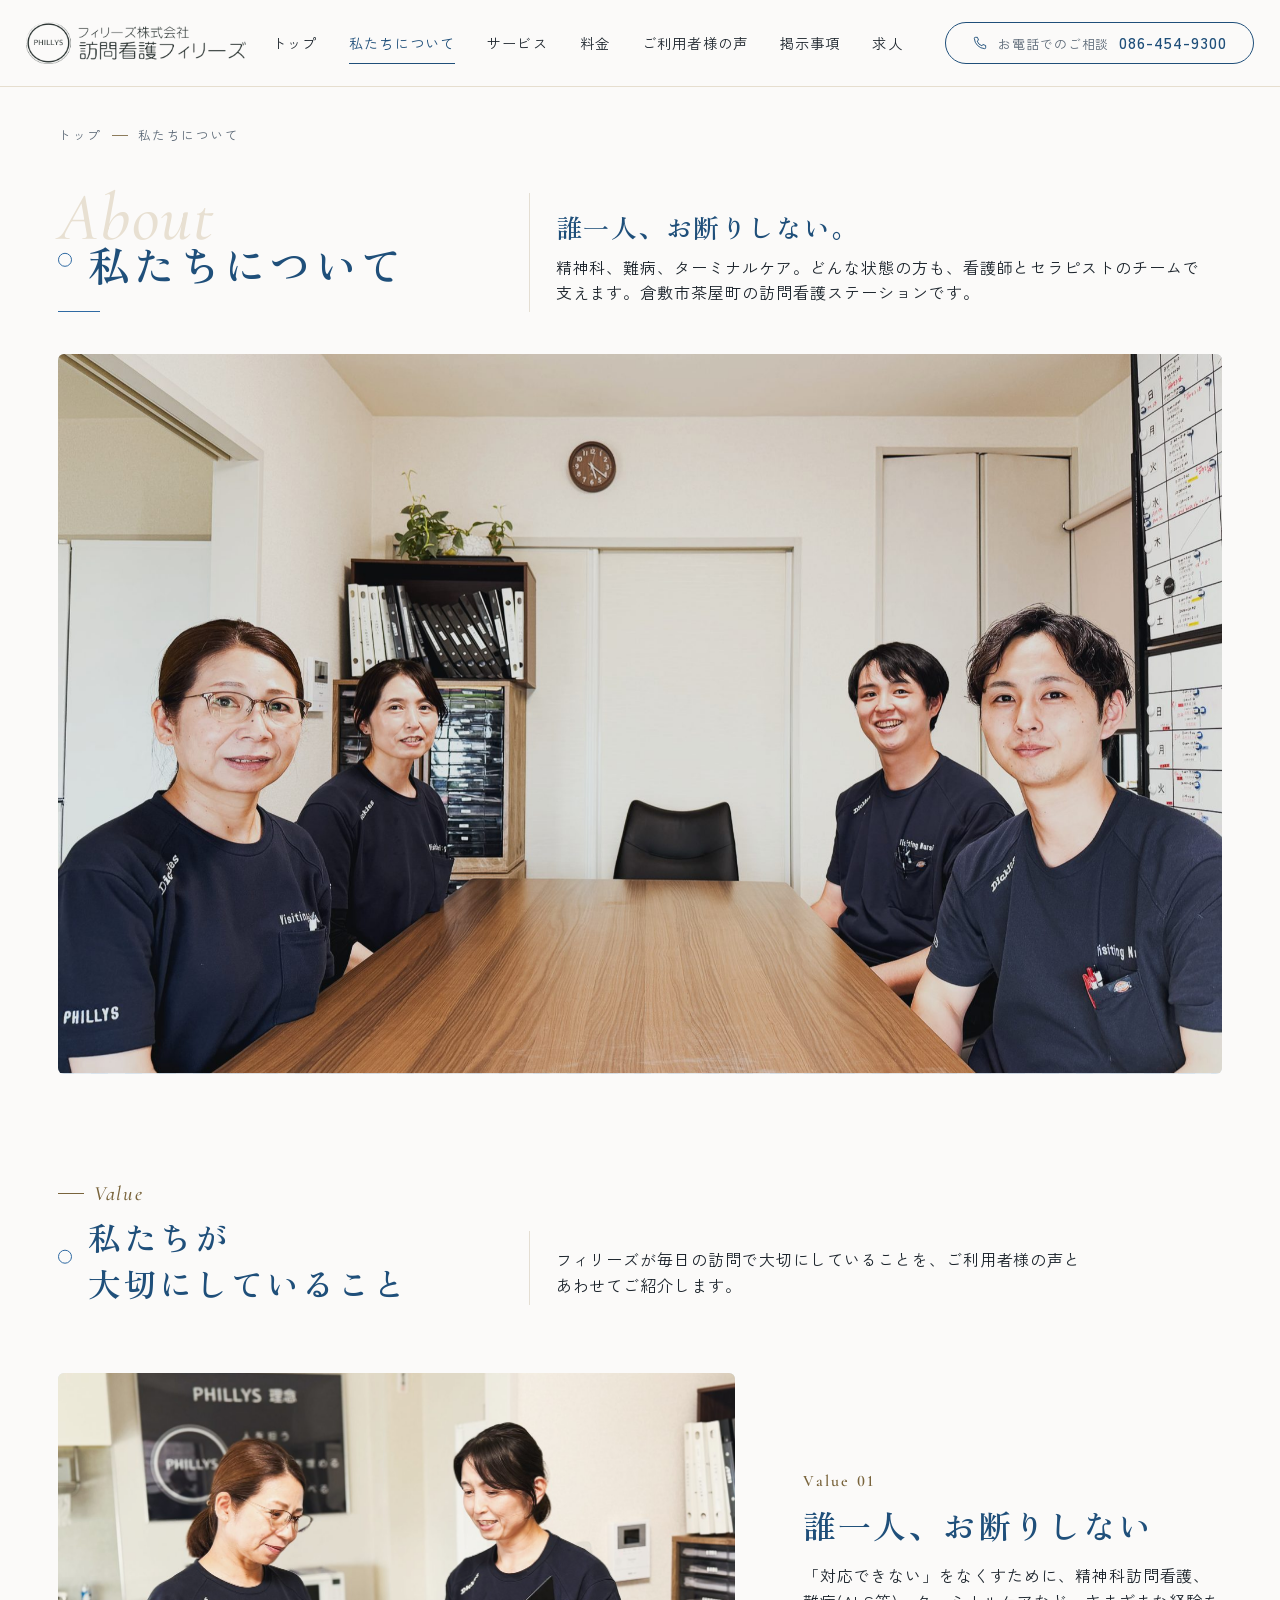
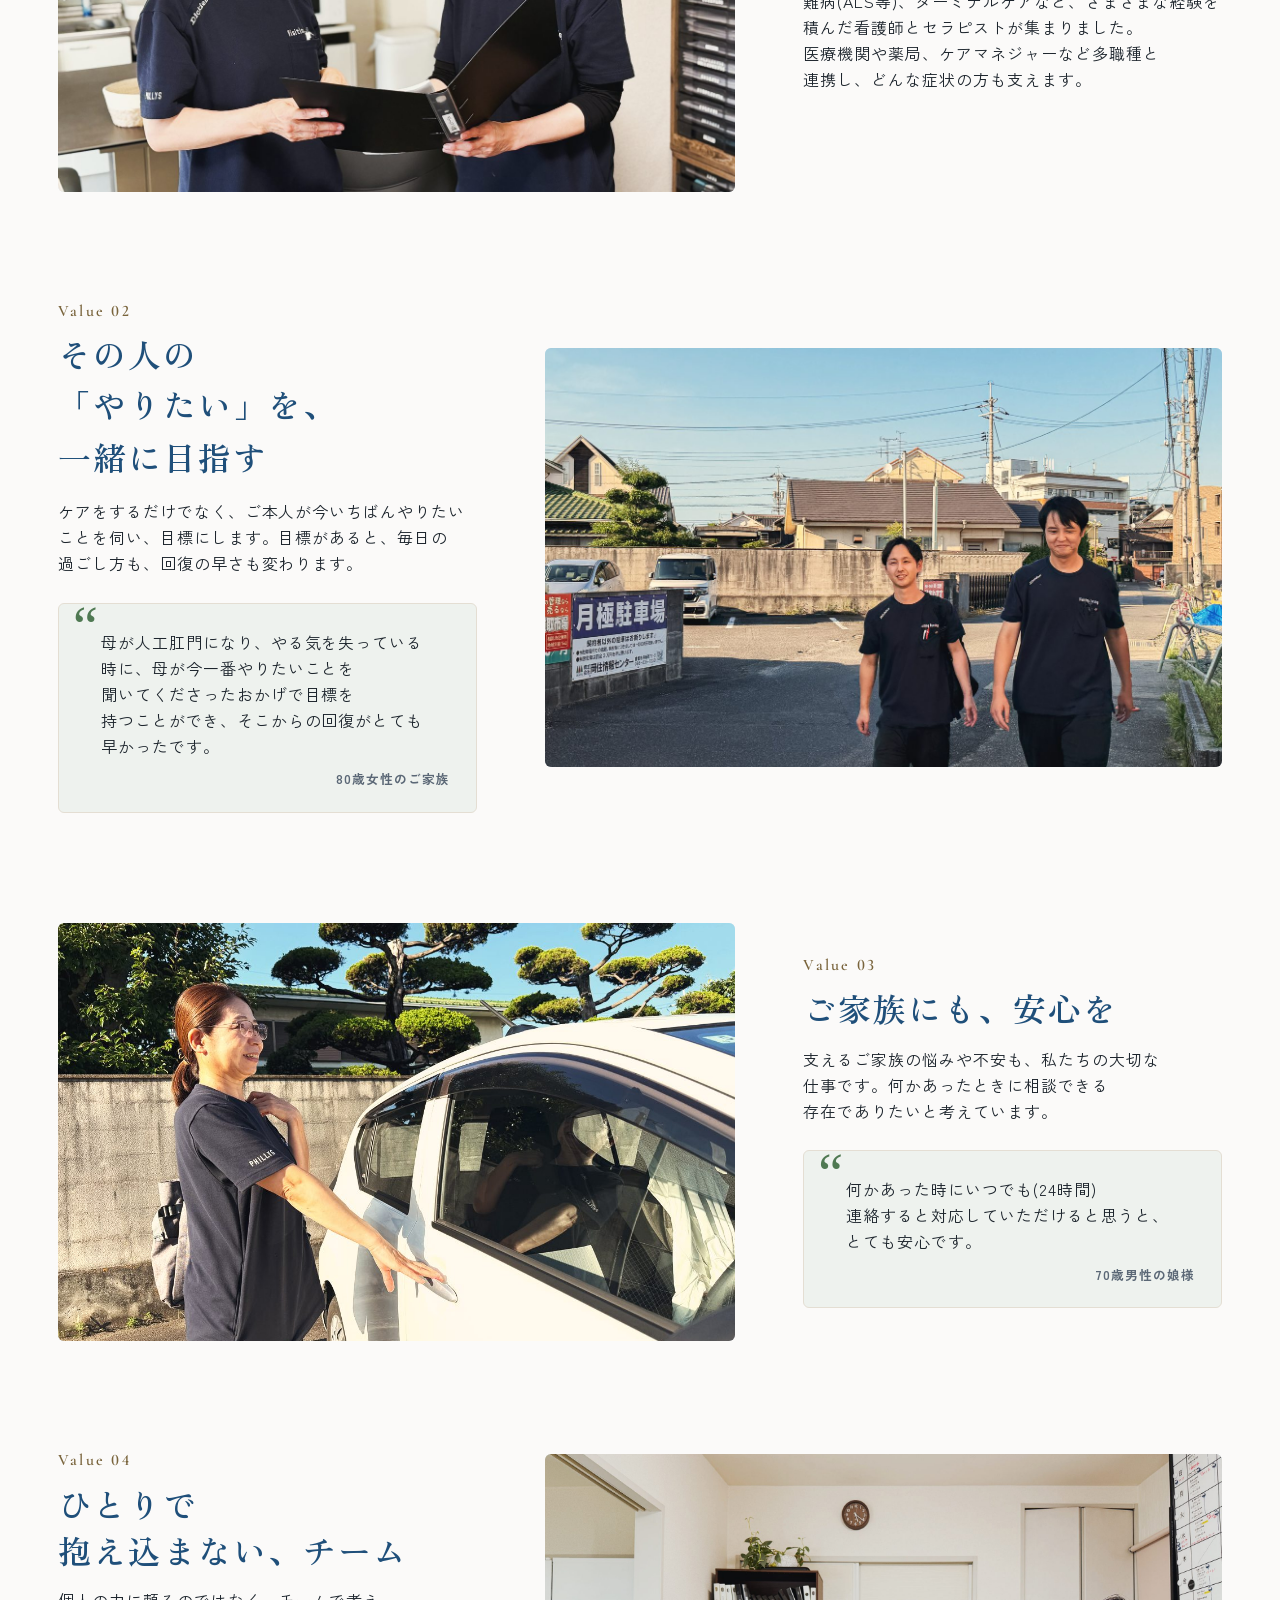
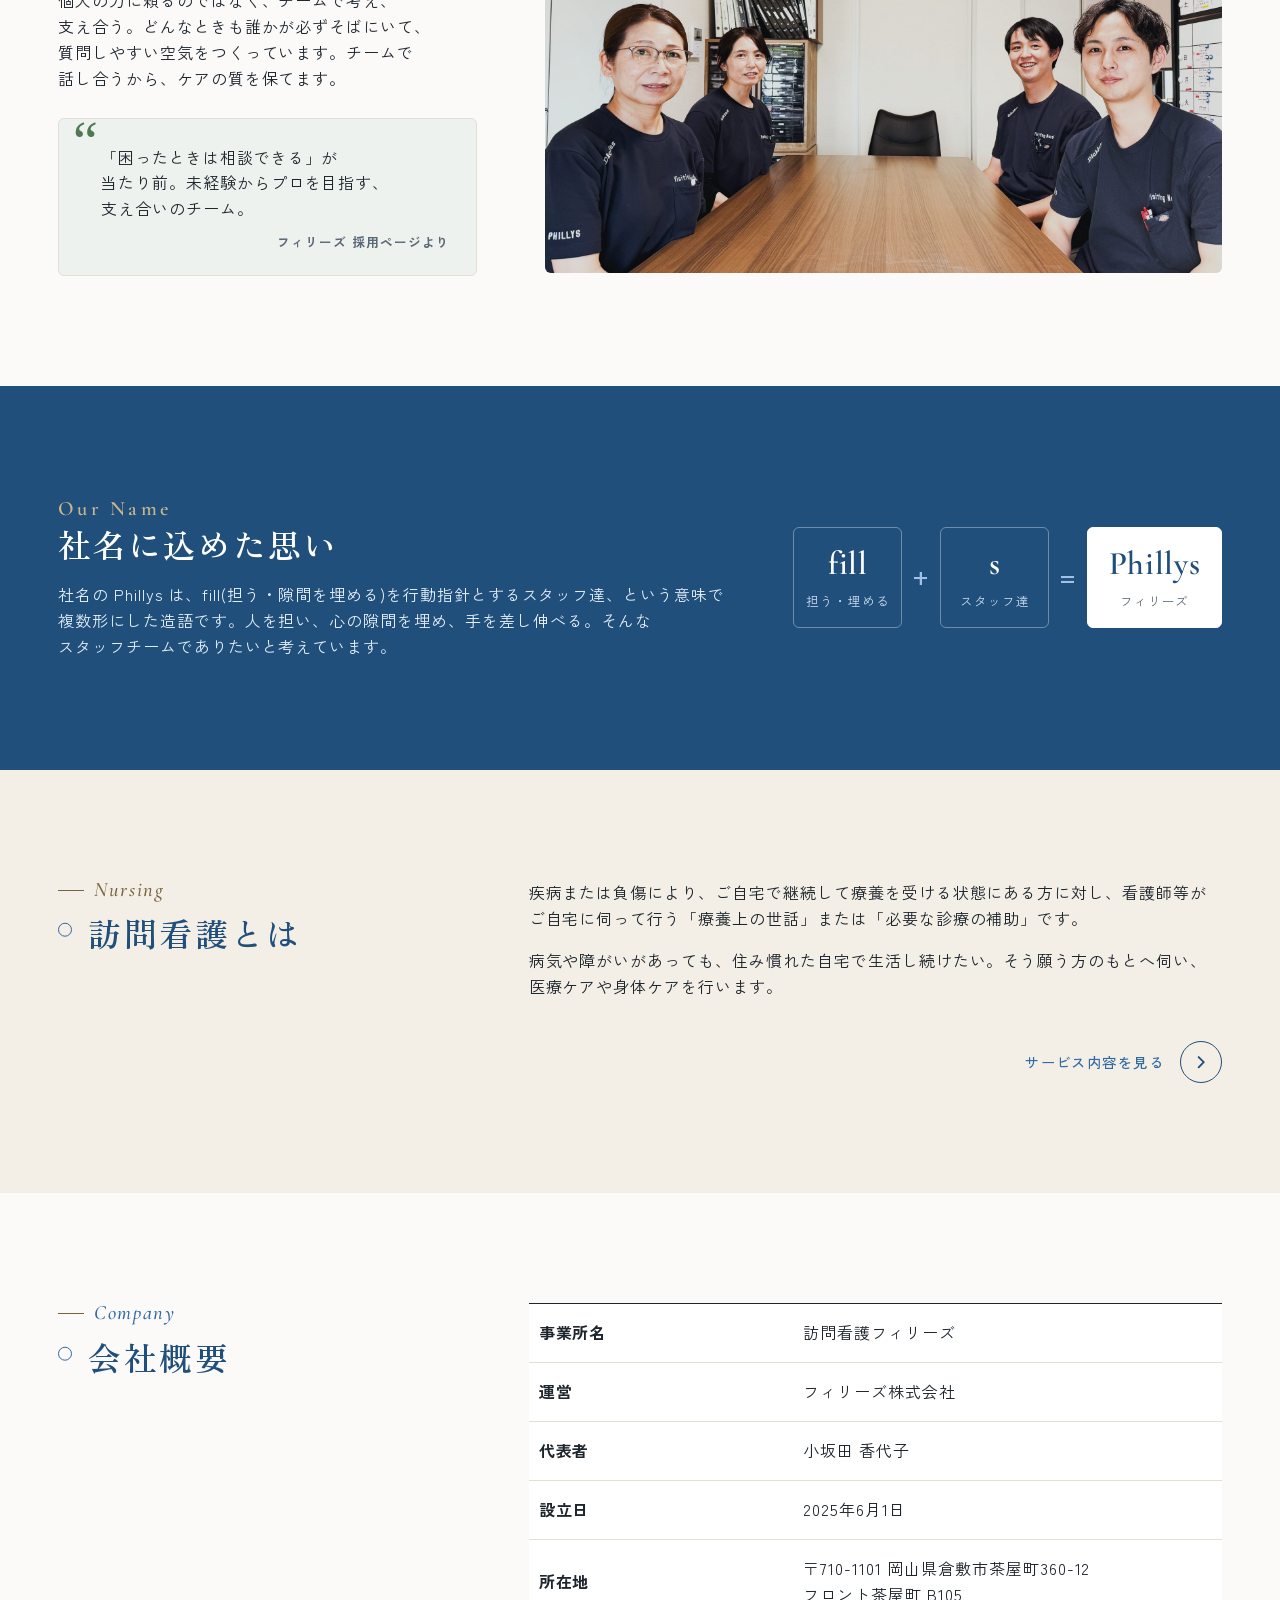
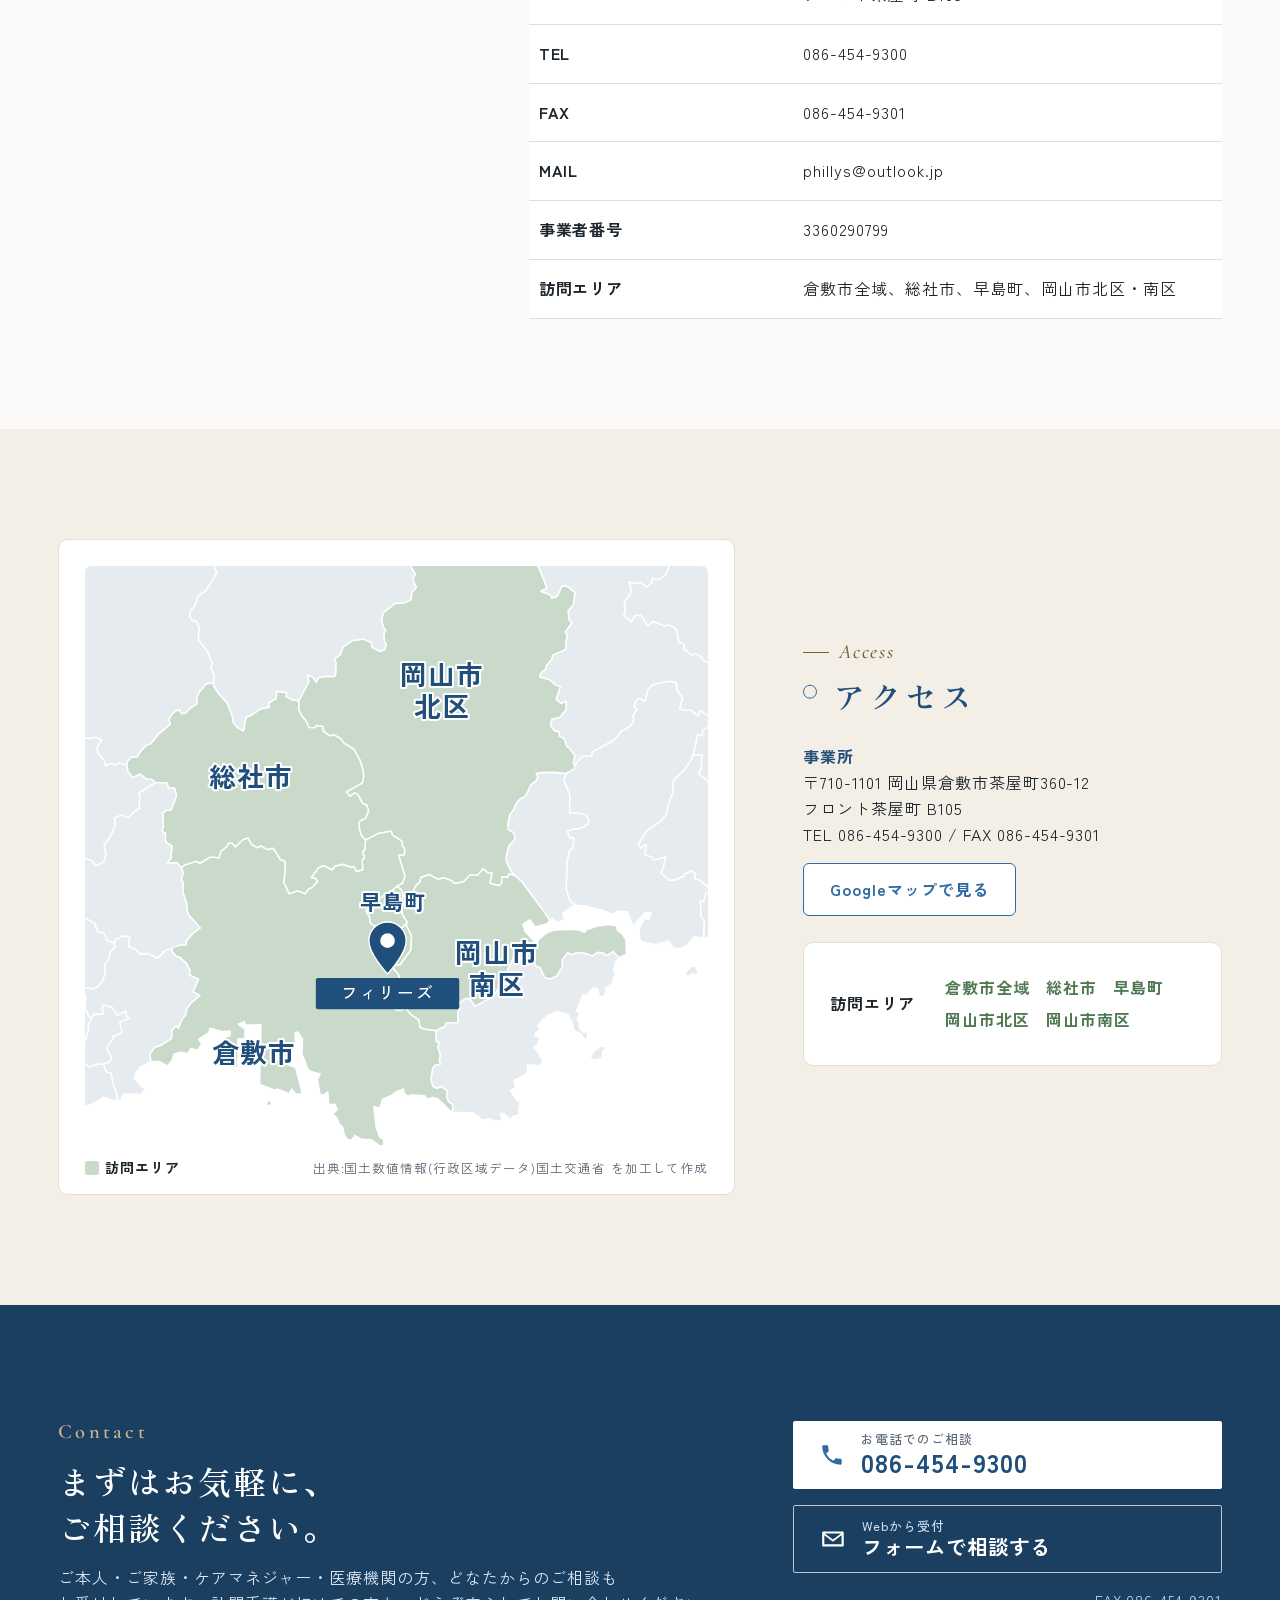
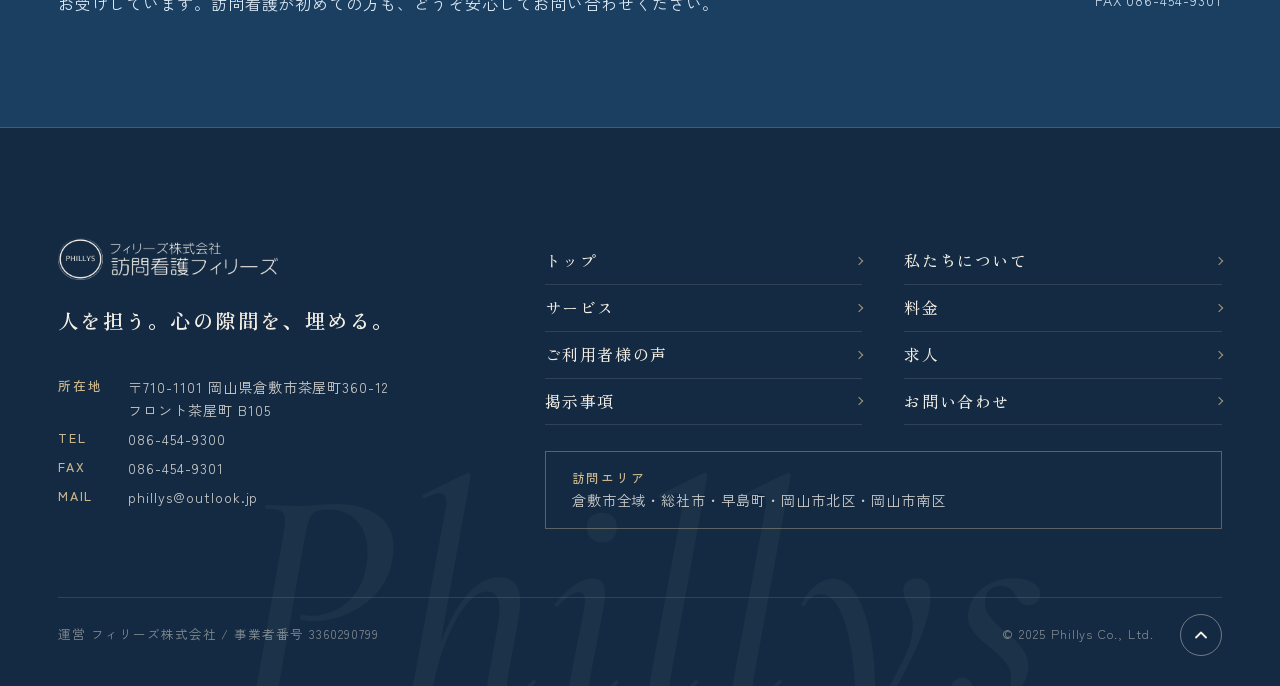
==== about.html @ d48a05f4 "スマホでページが横に広がりズーム・左右に動く不具合を修正（写真の最小高さ、社名の式、見出しなどのはみ出し） Co-Authored-By: Claude Opus 5.5 <noreply@anthr" ====
<!doctype html>
<html lang="ja"><head><meta charset="utf-8"><meta name="viewport" content="width=device-width,initial-scale=1">
<title>私たちについて | 訪問看護フィリーズ</title><meta name="description" content="訪問看護フィリーズの理念と特徴、会社概要。人を担い、心の隙間を埋めるスタッフチームとして、倉敷市の在宅療養を支えます。">
<meta property="og:title" content="私たちについて | 訪問看護フィリーズ"><meta property="og:description" content="訪問看護フィリーズ(運営:フィリーズ株式会社)の会社概要とアクセス。倉敷市茶屋町。"><meta property="og:type" content="website">
<link rel="icon" href="img/logo-mark.png"><link rel="preconnect" href="https://fonts.googleapis.com"><link rel="preconnect" href="https://fonts.gstatic.com" crossorigin><link rel="stylesheet" href="https://fonts.googleapis.com/css2?family=Zen+Kaku+Gothic+New:wght@400;500;700&family=Zen+Old+Mincho:wght@500;600;700&family=Cormorant+Garamond:ital,wght@0,500;0,600;1,500&display=swap"><link rel="stylesheet" href="style.css?v=20261123b"><script>document.documentElement.classList.add("js-fill")</script><script>(function(){var d=document.documentElement,p=location.pathname.split("/").pop()||"index.html",top=p==="index.html",seen=false;try{seen=sessionStorage.getItem("ph-ld")==="1";sessionStorage.setItem("ph-ld","1")}catch(e){}var rm=window.matchMedia&&matchMedia("(prefers-reduced-motion: reduce)").matches;var rl=false;try{var n=performance.getEntriesByType("navigation")[0];rl=n?n.type==="reload":(performance.navigation&&performance.navigation.type===1)}catch(e){}if(!rm&&(top||!seen||rl))d.classList.add("ld-on");})();</script></head><body><div class="ld" aria-hidden="true"><div class="ld-in"><div class="ld-mark"><svg class="ld-ring" viewBox="0 0 120 120"><circle cx="60" cy="60" r="57"/></svg><img src="img/logo-mark.png" alt="" width="84" height="84"></div><p class="ld-name">Phillys</p><p class="ld-sub">訪問看護フィリーズ</p></div></div>
<header class="hd hd2"><div class="hd-in">
<input type="checkbox" id="mn" class="mn-t">
<a class="brand" href="index.html"><img src="img/logo.png" alt="フィリーズ株式会社 訪問看護フィリーズ" width="250" height="48"></a>
<nav class="gn" aria-label="メインメニュー"><a href="index.html">トップ</a><a href="about.html" aria-current=page>私たちについて</a><a href="service.html">サービス</a><a href="price.html">料金</a><a href="voice.html">ご利用者様の声</a><a href="notice.html">掲示事項</a><a href="recruit.html">求人</a><a class="gn-contact" href="contact.html">お問い合わせ</a><div class="gn-foot"><p class="gn-foot-l">Contact</p><a class="gn-tel" href="tel:0864549300"><svg viewBox="0 0 24 24" aria-hidden="true"><path d="M5 3.5h3.2l1.6 4.2-2.1 1.4a11.5 11.5 0 0 0 7.2 7.2l1.4-2.1 4.2 1.6V19a1.5 1.5 0 0 1-1.6 1.5A16.5 16.5 0 0 1 3.5 5.1 1.5 1.5 0 0 1 5 3.5z" fill="none" stroke="currentColor" stroke-width="1.4" stroke-linejoin="round"/></svg><span><small>お電話でのご相談</small>086-454-9300</span></a><p class="gn-addr">〒710-1101 岡山県倉敷市茶屋町360-12<br>フロント茶屋町 B105</p></div></nav>
<a class="hd-cta" href="tel:0864549300"><svg viewBox="0 0 24 24" aria-hidden="true"><path d="M5 3.5h3.2l1.6 4.2-2.1 1.4a11.5 11.5 0 0 0 7.2 7.2l1.4-2.1 4.2 1.6V19a1.5 1.5 0 0 1-1.6 1.5A16.5 16.5 0 0 1 3.5 5.1 1.5 1.5 0 0 1 5 3.5z" fill="none" stroke="currentColor" stroke-width="1.4" stroke-linejoin="round"/></svg><span><small>お電話でのご相談</small>086-454-9300</span></a>
<label for="mn" class="mn-b" aria-label="メニューを開く"><i></i><em>MENU</em></label>
</div></header>
<main>
<section class="pg-hero"><div class="wrap">
<nav class="bc" aria-label="現在地"><a href="index.html">トップ</a><span aria-hidden="true">/</span>私たちについて</nav>
<div class="pg-hero-in"><div class="ab3-ttl"><p class="ab3-en">About</p><h1 class="pg-h">私たちについて</h1></div>
<p class="pg-lead"><b class="pg-catch">誰一人、お断りしない。</b>精神科、難病、ターミナルケア。どんな状態の方も、看護師とセラピストのチームで支えます。倉敷市茶屋町の訪問看護ステーションです。</p></div>
</div>
<div class="photo pg-hero-ph"><span><small>img/about-team.jpg</small></span><img src="img/about-team.jpg?v=2" alt="フィリーズのスタッフ" loading="lazy" onerror="this.remove()"></div>
</section>

<section class="vls"><div class="wrap">
<div class="sv3-head"><div class="ab3-ttl"><p class="ab3-en">Value</p><h2>私たちが<br>大切にしていること</h2></div>
<p class="sv3-intro">フィリーズが毎日の訪問で大切にしていることを、ご利用者様の声とあわせてご紹介します。</p></div>
<div class="vl-list"><article class="vl">
<div class="photo vl-ph"><span><small>img/philosophy.jpg</small></span><img src="img/philosophy.jpg?v=2" alt="理念のパネルの前の看護師" loading="lazy" onerror="this.remove()"></div>
<div class="vl-txt"><p class="vl-no">Value 01</p><h3>誰一人、お断りしない</h3><p>「対応できない」をなくすために、精神科訪問看護、難病(ALS等)、ターミナルケアなど、さまざまな経験を積んだ看護師とセラピストが集まりました。医療機関や薬局、ケアマネジャーなど多職種と連携し、どんな症状の方も支えます。</p></div>
</article><article class="vl rev">
<div class="photo vl-ph"><span><small>img/rehab.jpg</small></span><img src="img/rehab.jpg?v=2" alt="外を歩くスタッフ" loading="lazy" onerror="this.remove()"></div>
<div class="vl-txt"><p class="vl-no">Value 02</p><h3>その人の<span class="nw">「やりたい」を、</span><span class="nw">一緒に目指す</span></h3><p>ケアをするだけでなく、ご本人が今いちばんやりたいことを伺い、目標にします。目標があると、毎日の過ごし方も、回復の早さも変わります。</p><blockquote class="vl-q"><p>母が人工肛門になり、やる気を失っている時に、母が今一番やりたいことを聞いてくださったおかげで目標を持つことができ、そこからの回復がとても早かったです。</p><cite>80歳女性のご家族</cite></blockquote></div>
</article><article class="vl">
<div class="photo vl-ph"><span><small>img/act3.jpg</small></span><img src="img/act3.jpg?v=2" alt="訪問に出発する看護師" loading="lazy" onerror="this.remove()"></div>
<div class="vl-txt"><p class="vl-no">Value 03</p><h3>ご家族にも、安心を</h3><p>支えるご家族の悩みや不安も、私たちの大切な仕事です。何かあったときに相談できる存在でありたいと考えています。</p><blockquote class="vl-q"><p>何かあった時にいつでも(24時間)連絡すると対応していただけると思うと、とても安心です。</p><cite>70歳男性の娘様</cite></blockquote></div>
</article><article class="vl rev">
<div class="photo vl-ph"><span><small>img/about-team.jpg</small></span><img src="img/about-team.jpg?v=2" alt="フィリーズのスタッフ" loading="lazy" onerror="this.remove()"></div>
<div class="vl-txt"><p class="vl-no">Value 04</p><h3>ひとりで抱え込まない、チーム</h3><p>個人の力に頼るのではなく、チームで考え、支え合う。どんなときも誰かが必ずそばにいて、質問しやすい空気をつくっています。チームで話し合うから、ケアの質を保てます。</p><blockquote class="vl-q"><p>「困ったときは相談できる」が当たり前。未経験からプロを目指す、支え合いのチーム。</p><cite>フィリーズ 採用ページより</cite></blockquote></div>
</article></div>
</div></section>
<section class="og"><div class="wrap og-in">
<div class="og-txt"><p class="og-en">Our Name</p><h2>社名に込めた思い</h2>
<p>社名の Phillys は、fill(担う・隙間を埋める)を行動指針とするスタッフ達、という意味で複数形にした造語です。人を担い、心の隙間を埋め、手を差し伸べる。そんなスタッフチームでありたいと考えています。</p></div>
<div class="og-eq" aria-label="fill に s を足して Phillys"><div><b>fill</b><span>担う・埋める</span></div><i aria-hidden="true">+</i><div><b>s</b><span>スタッフ達</span></div><i aria-hidden="true">=</i><div class="og-res"><b>Phillys</b><span>フィリーズ</span></div></div>
</div></section>

<section class="ab-what"><div class="wrap ab-what-in">
<div class="ab3-ttl"><p class="ab3-en">Nursing</p><h2>訪問看護とは</h2></div>
<div class="ab-what-body"><p>疾病または負傷により、ご自宅で継続して療養を受ける状態にある方に対し、看護師等がご自宅に伺って行う「療養上の世話」または「必要な診療の補助」です。</p>
<p>病気や障がいがあっても、住み慣れた自宅で生活し続けたい。そう願う方のもとへ伺い、医療ケアや身体ケアを行います。</p>
<a class="ab3-more" href="service.html">サービス内容を見る<span aria-hidden="true"><svg viewBox="0 0 24 24"><path d="M9 6l6 6-6 6" fill="none" stroke="currentColor" stroke-width="2.2" stroke-linecap="round" stroke-linejoin="round"/></svg></span></a></div>
</div></section>

<section class="ab-co"><div class="wrap ab-co-in">
<div class="ab3-ttl"><p class="ab3-en sm">Company</p><h2>会社概要</h2></div>
<table class="co"><tbody><tr><th>事業所名</th><td>訪問看護フィリーズ</td></tr><tr><th>運営</th><td>フィリーズ株式会社</td></tr><tr><th>代表者</th><td>小坂田 香代子</td></tr><tr><th>設立日</th><td>2025年6月1日</td></tr><tr><th>所在地</th><td>〒710-1101 岡山県倉敷市茶屋町360-12 フロント茶屋町 B105</td></tr><tr><th>TEL</th><td>086-454-9300</td></tr><tr><th>FAX</th><td>086-454-9301</td></tr><tr><th>MAIL</th><td>phillys@outlook.jp</td></tr><tr><th>事業者番号</th><td>3360290799</td></tr><tr><th>訪問エリア</th><td>倉敷市全域、総社市、早島町、岡山市北区・南区</td></tr></tbody></table>
</div></section>

<section class="ar3" id="access"><div class="wrap ar3-in">
<div class="ar3-vis"><figure class="am-fig"><svg class="am" viewBox="0 0 600 560" role="img" aria-label="訪問エリアの地図。倉敷市全域、総社市、早島町、岡山市北区、岡山市南区を色付きで示しています。事業所は倉敷市茶屋町です。"><path class="am-off" d="M413.7,297.9L420.8,304.4L442.4,333.6L447.5,341.3L449.6,339.5L454.3,343.2L461.9,340.0L459.9,334.1L469.3,327.7L473.6,326.4L469.1,325.0L466.3,320.5L463.1,310.3L464.0,293.8L463.8,286.2L466.7,273.5L469.5,271.6L470.7,262.3L466.9,261.3L464.3,255.6L470.1,253.1L475.5,253.2L483.6,249.0L485.0,244.6L482.0,239.1L472.9,237.4L466.6,238.0L466.6,219.7L461.1,206.6L463.3,199.7L452.1,198.6L440.1,198.7L434.2,199.6L435.9,203.3L434.1,206.8L429.1,210.6L424.0,221.5L418.6,224.2L414.6,229.0L413.2,233.4L408.9,239.5L406.9,248.6L407.5,254.0L412.6,256.6L413.9,263.1L409.2,267.7L407.2,271.8L405.2,281.0L405.6,284.7L409.9,293.5L413.7,297.9Z"><title>岡山市中区</title></path><path class="am-on" d="M463.3,199.7L471.3,195.3L471.3,191.4L470.0,189.5L471.7,182.6L466.2,175.0L463.9,173.8L461.3,166.1L456.6,163.5L456.8,160.0L451.9,158.3L448.1,153.4L449.3,147.8L457.0,145.7L463.2,138.3L463.3,130.1L458.5,132.2L453.5,128.2L457.8,116.3L452.5,114.2L446.9,109.2L437.9,106.9L438.8,103.0L443.3,99.5L444.5,95.3L449.4,90.1L450.4,85.8L462.9,80.2L463.0,72.4L464.5,65.9L462.4,63.7L468.8,54.6L465.8,51.2L465.2,43.6L470.5,36.5L471.7,25.4L464.5,19.8L459.1,19.0L454.5,29.1L449.2,30.8L448.2,28.0L439.0,24.3L444.8,21.4L437.3,2.5L434.5,-2.2L431.2,-3.5L422.4,-1.0L412.5,-1.2L409.8,-4.0L402.4,-5.9L407.7,-10.3L413.6,-17.7L405.3,-22.7L400.9,-29.8L394.9,-31.7L396.6,-39.2L390.7,-42.3L386.8,-42.3L383.0,-46.7L378.9,-44.9L376.0,-40.1L371.4,-47.7L367.2,-50.4L367.3,-55.4L371.5,-55.0L377.4,-58.4L379.9,-61.4L373.9,-66.9L376.9,-70.6L382.3,-72.0L383.4,-79.8L379.9,-86.8L383.9,-94.0L385.4,-98.6L379.0,-100.7L374.7,-92.9L369.2,-95.3L360.8,-94.2L360.1,-97.2L355.4,-99.7L352.8,-95.1L347.0,-88.9L335.5,-85.4L332.2,-93.8L328.7,-92.8L325.1,-95.0L321.4,-93.2L323.9,-87.6L321.2,-81.9L323.4,-78.2L322.8,-72.0L318.1,-66.4L321.3,-58.5L330.1,-54.0L334.4,-47.1L339.1,-44.9L346.3,-47.1L350.7,-42.1L343.8,-38.4L337.7,-38.3L336.6,-33.7L331.4,-30.6L327.9,-32.1L322.6,-26.0L318.9,-17.4L321.2,-12.1L313.9,1.0L317.8,7.7L315.6,12.9L318.8,20.8L314.4,25.5L314.1,32.2L307.8,35.5L298.3,36.0L287.0,45.1L285.5,51.8L287.0,58.6L289.6,62.2L287.6,65.3L288.1,73.1L289.9,75.4L288.4,80.6L284.2,82.2L276.6,78.5L275.7,73.7L267.9,70.4L257.1,71.8L248.7,77.7L245.6,85.5L240.4,89.4L241.5,92.8L241.2,104.0L240.2,106.4L229.2,106.3L225.0,107.3L222.7,111.8L219.2,107.0L214.5,104.7L215.4,111.5L205.8,129.7L205.6,138.1L208.3,143.9L212.3,148.5L215.6,155.4L221.3,155.8L222.8,153.5L228.9,154.5L229.1,158.7L235.3,163.3L239.9,162.7L246.2,166.1L249.1,170.4L258.9,176.5L264.6,186.8L267.4,195.6L268.3,202.3L266.8,208.9L251.5,217.4L255.1,221.7L259.9,218.3L263.0,220.7L267.2,228.5L271.2,230.0L272.9,235.9L269.9,242.9L264.0,245.8L263.8,251.5L265.6,258.8L269.9,264.0L282.4,257.4L294.7,255.4L295.9,259.1L305.3,265.0L305.2,268.2L308.0,273.6L306.9,277.9L301.9,278.4L307.9,298.6L305.6,305.2L300.3,308.2L304.4,311.5L306.3,318.3L314.1,316.5L318.7,307.3L322.5,304.3L323.2,299.8L331.3,297.0L339.8,301.7L344.8,300.0L352.6,302.7L356.0,305.7L364.5,303.9L370.6,297.3L377.9,297.8L383.3,291.4L387.9,295.5L391.8,295.5L389.7,305.4L399.0,307.7L401.1,304.9L401.4,299.1L407.2,299.7L407.9,296.5L413.7,297.9L409.9,293.5L405.6,284.7L405.2,281.0L407.2,271.8L409.2,267.7L413.9,263.1L412.6,256.6L407.5,254.0L406.9,248.6L408.9,239.5L413.2,233.4L414.6,229.0L418.6,224.2L424.0,221.5L429.1,210.6L434.1,206.8L435.9,203.3L434.2,199.6L440.1,198.7L452.1,198.6L463.3,199.7Z"><title>岡山市北区</title></path><path class="am-off" d="M587.1,384.7L582.9,385.7L577.6,391.8L579.7,395.2L584.5,392.5L589.5,393.6L590.0,390.2L587.1,384.7ZM473.6,326.4L481.0,327.2L497.9,331.2L508.3,335.5L512.0,332.0L522.1,333.0L527.7,346.7L538.8,333.7L545.0,334.0L542.5,340.2L538.6,339.2L533.7,348.7L533.4,356.0L534.9,360.9L540.9,363.2L550.2,364.2L561.5,360.9L566.4,367.7L573.6,367.9L579.2,365.5L586.4,356.9L595.4,358.3L596.2,342.6L592.8,336.5L592.4,322.3L595.3,323.3L598.0,314.6L601.5,313.5L599.8,308.7L590.3,301.4L587.2,301.4L587.6,296.0L584.0,293.3L576.8,296.3L577.0,298.3L568.4,302.2L561.8,302.3L554.5,295.5L556.4,291.7L558.9,279.9L548.0,282.9L545.4,280.2L538.9,277.7L540.3,267.9L535.1,271.4L532.4,268.3L541.0,254.4L553.9,246.1L559.4,239.3L562.7,226.1L566.1,217.7L565.3,208.6L569.0,203.5L575.4,198.1L583.3,187.1L585.1,182.4L588.0,172.0L589.2,162.8L594.3,163.1L594.5,157.9L599.7,155.4L603.4,155.8L606.4,152.3L606.3,149.0L603.0,148.7L602.9,143.5L598.0,143.2L592.2,138.9L589.9,144.5L583.6,138.8L575.4,138.6L572.4,136.6L575.3,127.1L570.0,119.5L569.1,112.1L562.8,110.9L550.7,113.0L545.6,114.8L541.8,119.2L539.0,130.1L532.9,127.2L529.2,131.7L528.7,135.8L531.6,138.1L527.1,144.4L528.3,148.1L525.4,153.7L515.1,160.0L513.6,163.2L508.0,168.2L488.0,179.1L487.6,183.0L478.5,183.0L471.3,191.4L471.3,195.3L463.3,199.7L461.1,206.6L466.6,219.7L466.6,238.0L472.9,237.4L482.0,239.1L485.0,244.6L483.6,249.0L475.5,253.2L470.1,253.1L464.3,255.6L466.9,261.3L470.7,262.3L469.5,271.6L466.7,273.5L463.8,286.2L464.0,293.8L463.1,310.3L466.3,320.5L469.1,325.0L473.6,326.4Z"><title>岡山市東区</title></path><path class="am-on" d="M413.7,297.9L407.9,296.5L407.2,299.7L401.4,299.1L401.1,304.9L399.0,307.7L389.7,305.4L391.8,295.5L387.9,295.5L383.3,291.4L377.9,297.8L370.6,297.3L364.5,303.9L356.0,305.7L352.6,302.7L344.8,300.0L339.8,301.7L331.3,297.0L323.2,299.8L322.5,304.3L318.7,307.3L314.1,316.5L306.3,318.3L304.5,321.2L306.1,325.1L304.6,328.9L305.5,335.5L310.2,343.1L308.7,344.6L314.2,356.3L313.5,369.5L303.2,383.8L299.2,383.7L295.9,386.4L301.8,393.4L303.3,401.1L297.3,404.9L288.8,406.4L290.3,411.2L293.8,415.7L294.1,419.5L298.2,427.0L303.2,427.8L308.8,425.8L313.5,431.8L320.9,436.6L322.4,443.9L325.1,445.6L338.2,447.3L346.8,442.9L347.4,440.2L359.2,439.4L358.9,429.9L360.7,426.5L357.3,422.7L366.3,416.3L370.3,416.5L375.6,423.9L393.9,413.7L406.0,391.0L413.9,373.6L427.0,381.3L432.1,381.3L434.1,385.4L437.9,386.6L442.5,396.4L447.6,397.6L454.0,394.8L459.7,385.6L459.4,379.1L464.6,372.2L468.0,374.4L473.4,372.2L483.6,373.3L488.6,375.5L493.0,372.0L497.9,372.2L502.1,375.1L508.2,371.1L513.8,377.0L521.1,373.6L520.6,359.6L516.9,353.9L512.1,350.2L512.2,346.5L505.3,345.0L493.1,346.5L482.7,350.1L481.0,352.5L474.2,350.0L464.4,349.8L450.6,350.7L444.5,353.1L436.6,359.4L434.8,363.9L423.6,351.7L421.5,344.9L428.1,340.5L433.2,347.5L444.8,344.3L447.5,341.3L442.4,333.6L420.8,304.4L413.7,297.9Z"><title>岡山市南区</title></path><path class="am-on" d="M307.1,565.8L303.8,568.0L297.2,569.2L301.0,575.8L307.1,565.8ZM227.9,558.4L226.8,563.9L230.9,573.0L237.2,574.3L241.9,570.5L242.4,564.5L236.0,565.4L231.3,563.4L227.9,558.4ZM179.9,516.3L175.9,514.0L174.4,519.3L178.9,519.1L179.9,516.3ZM147.6,465.5L137.4,465.6L131.6,468.3L131.5,482.7L146.7,483.0L147.6,465.5ZM269.9,264.0L269.5,272.6L267.3,275.3L269.0,281.1L266.7,282.6L267.4,292.1L261.5,294.1L258.8,289.4L256.3,290.0L248.2,287.1L240.7,288.8L238.0,292.4L229.4,288.3L224.6,290.5L217.6,300.1L221.5,300.6L223.8,303.7L218.5,309.4L215.5,310.5L211.9,315.3L204.8,312.6L196.5,315.4L191.4,304.4L192.9,292.6L192.4,284.0L187.9,282.5L181.4,271.7L175.1,272.8L169.2,269.5L165.9,271.1L160.4,268.1L156.8,261.7L152.2,263.3L144.7,270.2L141.8,266.8L138.2,266.9L136.2,270.3L131.0,274.3L128.9,280.8L120.8,280.0L111.0,286.1L106.8,284.3L96.2,287.7L92.8,290.4L94.7,295.7L92.7,300.2L94.4,304.9L94.2,313.7L97.9,324.8L97.9,330.3L99.8,336.0L110.9,348.4L104.1,353.3L97.7,360.7L97.0,364.9L93.0,364.4L84.8,366.8L83.6,368.5L83.3,370.7L88.3,376.2L90.3,376.0L97.6,382.5L100.8,388.8L100.7,393.8L109.3,398.0L103.9,409.7L110.4,413.4L101.9,420.7L98.1,426.0L96.8,431.9L93.4,436.3L89.9,444.7L87.5,442.7L83.5,447.0L83.3,454.6L73.7,461.0L67.1,463.2L62.6,469.6L63.1,477.1L71.3,476.8L79.5,481.2L83.8,475.9L85.7,469.6L92.1,468.1L99.1,469.2L101.6,464.5L108.6,466.1L112.3,460.1L109.5,455.5L119.0,449.3L120.5,445.0L132.3,448.3L139.7,447.5L139.6,452.0L132.9,454.7L132.7,461.6L147.2,461.9L147.1,455.0L153.9,455.2L154.1,445.9L147.5,440.9L153.1,438.5L154.3,441.9L169.5,441.6L168.1,499.1L184.2,505.1L184.8,503.3L196.6,507.8L198.8,503.4L203.1,508.1L209.3,508.3L202.8,482.9L183.8,475.5L186.6,469.8L194.9,472.7L200.6,472.7L200.7,462.3L202.7,459.9L202.2,449.0L204.8,448.5L209.4,455.0L208.8,469.4L214.5,484.3L217.4,486.5L226.3,488.9L223.7,494.2L226.3,508.8L229.8,509.0L233.7,506.1L234.6,518.6L240.4,518.1L242.8,523.0L238.5,527.8L242.2,531.1L244.8,537.0L248.3,540.4L249.4,547.1L253.1,552.3L256.5,552.6L259.9,548.1L265.1,551.4L276.1,552.5L283.6,558.2L287.1,557.7L287.8,552.2L283.7,549.8L280.3,540.4L278.0,520.4L284.0,521.7L286.5,513.1L294.9,509.7L299.7,505.9L306.8,503.3L306.7,507.2L310.9,510.4L314.4,509.0L326.8,509.8L329.8,513.2L334.3,511.6L338.9,512.6L344.7,517.5L352.5,525.8L354.6,522.0L353.4,517.5L350.3,516.1L348.4,511.7L348.6,504.9L342.9,500.8L338.8,502.7L335.2,501.0L333.1,494.7L334.5,484.4L336.6,480.7L342.3,479.7L341.1,475.8L342.0,470.3L339.7,463.3L340.8,459.3L338.1,457.3L338.2,447.3L325.1,445.6L322.4,443.9L320.9,436.6L313.5,431.8L308.8,425.8L303.2,427.8L298.2,427.0L294.1,419.5L293.8,415.7L290.3,411.2L288.8,406.4L297.3,404.9L303.3,401.1L301.8,393.4L295.9,386.4L299.2,383.7L303.2,383.8L313.5,369.5L314.2,356.3L308.7,344.6L298.0,354.3L294.3,355.6L294.1,348.4L284.3,345.0L278.2,346.3L274.3,343.0L274.0,337.9L270.5,332.2L272.9,329.1L278.3,329.3L283.2,327.3L282.4,322.5L287.6,316.7L295.6,312.5L300.3,308.2L305.6,305.2L307.9,298.6L301.9,278.4L306.9,277.9L308.0,273.6L305.2,268.2L305.3,265.0L295.9,259.1L294.7,255.4L282.4,257.4L269.9,264.0Z"><title>倉敷市</title></path><path class="am-off" d="M509.5,-554.2L504.6,-542.6L497.5,-534.4L496.2,-526.9L499.6,-524.4L500.9,-514.1L495.7,-505.0L488.6,-501.7L483.3,-492.5L478.3,-490.8L479.4,-482.2L484.0,-477.4L482.3,-472.0L485.0,-467.1L491.0,-459.5L486.2,-457.1L484.3,-454.0L479.5,-451.9L474.7,-443.1L476.3,-439.2L474.7,-433.3L476.1,-421.9L478.2,-418.0L476.0,-413.7L475.4,-401.9L473.7,-399.8L473.9,-392.4L465.8,-384.2L464.8,-376.4L461.4,-370.5L455.4,-367.9L451.0,-357.2L452.0,-347.5L445.4,-340.2L445.9,-329.8L444.7,-322.8L441.7,-320.0L439.1,-312.7L441.5,-306.8L439.7,-301.4L434.5,-299.5L431.6,-296.2L432.2,-290.8L430.1,-286.6L426.2,-286.2L424.2,-277.1L418.6,-273.6L420.3,-269.5L418.3,-264.9L419.3,-255.8L415.0,-253.0L412.5,-245.7L405.9,-246.3L395.9,-245.8L386.7,-251.2L378.1,-260.6L370.7,-264.0L369.0,-267.1L362.3,-268.6L352.7,-268.2L351.1,-272.1L345.7,-274.3L346.8,-280.4L344.3,-283.2L339.7,-295.0L330.9,-299.3L326.7,-299.3L323.0,-296.7L316.3,-294.6L311.5,-291.5L306.9,-291.1L302.1,-277.8L306.0,-276.3L305.7,-270.2L298.8,-264.1L298.6,-261.2L294.2,-255.6L292.0,-250.0L294.1,-240.2L293.7,-232.3L291.5,-230.3L292.3,-225.0L295.9,-222.2L299.1,-221.7L305.5,-225.8L313.4,-213.6L315.3,-216.0L320.9,-215.2L324.9,-216.9L332.7,-215.7L336.5,-218.9L346.6,-219.2L345.6,-212.3L349.6,-212.0L349.2,-199.4L351.3,-193.8L350.4,-189.3L351.9,-182.9L346.6,-180.3L344.0,-174.8L349.0,-164.1L350.0,-155.1L357.8,-157.2L363.4,-151.9L365.4,-146.5L368.8,-145.1L373.2,-150.3L383.1,-158.2L383.9,-163.7L393.5,-170.7L394.4,-177.6L399.2,-178.7L405.1,-183.7L403.6,-187.5L409.7,-194.5L410.4,-200.8L413.0,-203.3L412.1,-211.0L406.0,-214.3L410.3,-218.3L415.6,-218.1L417.9,-220.6L425.3,-221.3L423.9,-231.1L428.5,-230.7L432.8,-222.6L430.8,-216.3L430.4,-210.5L425.6,-202.4L425.8,-195.3L423.4,-188.5L427.2,-176.9L433.9,-177.1L436.9,-175.2L438.9,-180.5L447.5,-180.0L449.2,-185.2L453.9,-191.0L465.9,-199.3L471.8,-195.1L475.4,-195.1L482.9,-185.3L488.7,-184.7L494.2,-178.4L495.8,-173.4L504.0,-172.9L511.2,-168.1L520.3,-168.4L512.4,-182.3L513.6,-185.6L521.6,-192.4L521.2,-195.0L526.4,-198.8L538.5,-196.8L541.7,-192.0L546.1,-194.1L552.2,-194.3L558.2,-197.6L566.3,-190.1L564.1,-198.6L563.8,-210.8L566.2,-216.3L566.3,-226.5L564.7,-230.3L569.3,-233.7L574.1,-234.7L580.7,-229.7L585.1,-229.8L586.8,-236.0L585.6,-240.7L588.3,-242.9L588.2,-251.0L583.8,-254.6L587.0,-271.9L592.1,-272.0L601.6,-280.0L602.4,-283.5L609.0,-289.0L610.8,-293.8L615.5,-296.7L616.0,-304.4L618.2,-308.2L618.1,-314.9L621.8,-322.1L623.3,-331.0L626.6,-338.2L628.1,-345.2L627.7,-365.0L625.7,-372.4L630.4,-372.6L635.4,-378.3L638.4,-378.0L650.9,-381.2L653.4,-384.1L654.8,-394.8L650.7,-404.7L646.4,-409.6L639.2,-413.2L638.3,-420.2L639.6,-427.1L644.5,-434.2L647.8,-440.9L648.8,-446.6L647.9,-452.4L649.9,-455.6L647.0,-461.4L643.7,-464.0L635.5,-462.3L629.2,-459.8L623.2,-466.4L621.9,-469.9L630.2,-474.5L627.5,-482.9L635.6,-493.8L635.1,-496.3L626.9,-501.4L622.1,-508.5L622.6,-512.4L625.9,-515.4L623.8,-520.6L620.1,-524.8L615.7,-522.2L606.0,-523.2L597.2,-529.4L597.5,-532.6L585.6,-542.7L580.5,-551.5L580.3,-554.5L573.7,-553.9L568.3,-556.6L567.2,-552.2L563.5,-550.1L557.4,-550.8L552.0,-546.3L543.1,-551.1L535.2,-545.0L528.4,-545.3L524.2,-550.8L517.5,-553.1L513.5,-552.3L509.5,-554.2Z"><title>津山市</title></path><path class="am-off" d="M501.0,464.4L501.6,463.1L497.0,462.0L490.3,466.9L485.9,473.4L490.5,475.8L497.9,473.2L498.3,466.6L501.0,464.4ZM338.2,447.3L338.1,457.3L340.8,459.3L339.7,463.3L342.0,470.3L341.1,475.8L342.3,479.7L336.6,480.7L334.5,484.4L333.1,494.7L335.2,501.0L338.8,502.7L342.9,500.8L348.6,504.9L348.4,511.7L350.3,516.1L353.4,517.5L354.6,522.0L352.5,525.8L370.0,526.3L372.8,525.7L380.5,531.9L383.9,533.3L390.3,531.9L393.9,534.5L402.2,533.4L399.7,527.7L403.1,526.7L409.7,533.4L411.7,529.8L418.5,527.9L417.6,523.5L419.0,516.4L415.9,514.5L409.2,505.0L414.4,502.2L413.1,494.9L423.2,490.2L425.9,486.4L425.8,480.1L437.8,481.0L441.1,477.0L438.2,471.1L432.4,463.3L436.3,459.0L437.8,453.7L432.9,452.2L434.0,448.8L438.6,446.5L435.6,442.0L445.3,432.6L454.8,428.8L464.8,431.9L468.5,438.8L470.8,447.4L477.3,450.2L481.1,456.2L483.4,454.5L484.0,448.1L479.6,448.8L475.8,444.1L475.9,439.3L473.5,435.2L476.7,431.7L473.3,428.0L479.2,413.0L482.8,413.2L488.7,406.3L493.3,406.4L495.0,413.9L498.3,414.8L501.1,411.8L501.1,406.7L507.9,401.1L510.6,391.2L508.7,389.2L510.4,381.8L513.8,377.0L508.2,371.1L502.1,375.1L497.9,372.2L493.0,372.0L488.6,375.5L483.6,373.3L473.4,372.2L468.0,374.4L464.6,372.2L459.4,379.1L459.7,385.6L454.0,394.8L447.6,397.6L442.5,396.4L437.9,386.6L434.1,385.4L432.1,381.3L427.0,381.3L413.9,373.6L406.0,391.0L393.9,413.7L375.6,423.9L370.3,416.5L366.3,416.3L357.3,422.7L360.7,426.5L358.9,429.9L359.2,439.4L347.4,440.2L346.8,442.9L338.2,447.3Z"><title>玉野市</title></path><path class="am-off" d="M-5.5,713.1L-6.5,715.3L-12.0,716.3L-16.8,715.2L-18.3,719.7L-15.7,724.8L-10.4,727.6L-6.8,724.7L-7.0,720.1L-3.0,715.6L-5.5,713.1ZM-47.3,661.0L-46.5,667.4L-48.4,674.1L-43.3,675.7L-42.5,679.0L-38.3,680.7L-35.6,673.8L-38.6,667.9L-45.5,665.2L-47.3,661.0ZM-28.1,658.9L-27.9,663.9L-21.5,670.2L-21.9,664.1L-28.1,658.9ZM45.7,644.3L39.9,646.7L39.0,653.3L36.6,655.3L32.4,653.5L31.3,649.6L24.7,660.5L30.4,664.3L39.2,660.4L42.5,651.9L49.3,650.8L50.0,647.4L45.7,644.3ZM47.5,622.1L41.4,622.5L44.5,627.5L47.5,622.1ZM-0.9,595.6L-6.1,596.6L-6.6,603.5L-16.7,613.4L-20.8,608.9L-25.5,611.5L-28.6,618.1L-27.1,620.4L-13.4,628.2L-11.3,632.6L-7.9,631.4L-4.5,635.9L2.4,640.7L4.5,637.6L9.3,639.6L15.9,640.2L17.5,635.7L14.5,629.4L8.4,628.0L5.3,629.5L1.6,627.0L1.4,623.4L7.3,613.7L8.0,608.5L6.8,602.7L3.8,597.5L-0.9,595.6ZM-19.5,577.3L-24.8,580.2L-26.0,587.4L-30.4,585.3L-32.7,589.8L-39.4,589.7L-40.1,593.9L-35.7,602.4L-36.3,605.9L-31.1,611.3L-25.5,605.1L-24.3,601.3L-18.3,598.3L-20.9,590.6L-18.4,584.7L-19.5,577.3ZM-32.8,553.3L-33.6,557.4L-38.4,555.7L-45.8,564.8L-39.2,566.8L-33.3,565.0L-28.4,557.5L-32.8,553.3ZM27.9,362.7L21.3,360.4L18.3,353.5L12.3,351.7L9.2,344.0L1.5,339.4L-8.4,342.8L-14.8,344.0L-19.0,348.3L-20.6,353.0L-32.7,354.7L-35.3,358.6L-35.3,365.9L-40.2,370.1L-41.3,379.7L-39.4,385.8L-40.3,390.4L-44.7,394.2L-49.1,394.6L-56.1,398.9L-57.8,403.1L-64.2,405.5L-69.3,411.1L-74.3,411.5L-82.0,414.5L-81.9,417.0L-87.4,419.4L-91.0,415.0L-94.7,414.1L-98.4,416.5L-99.2,420.4L-94.4,426.4L-93.7,432.5L-97.5,436.9L-100.7,446.2L-98.7,454.1L-102.9,458.5L-103.2,463.4L-94.3,462.3L-91.2,470.8L-92.2,477.4L-99.1,485.5L-98.9,488.9L-102.2,492.5L-101.1,496.0L-98.7,499.5L-92.4,499.7L-92.6,507.6L-91.1,508.4L-91.2,528.8L-84.5,528.9L-66.3,517.1L-62.2,515.8L-55.7,521.9L-64.1,529.4L-70.6,531.8L-73.7,537.7L-72.9,545.4L-68.7,542.9L-56.9,546.0L-50.7,541.8L-44.5,532.3L-38.0,532.2L-30.4,535.6L-20.2,533.0L-16.7,529.6L-19.7,523.7L-16.2,511.3L-17.3,507.5L-25.2,505.1L-26.1,499.7L-30.1,496.2L-31.1,492.5L-36.7,482.4L-45.5,470.9L-36.9,474.6L-30.1,483.6L-26.3,493.1L-26.3,497.5L-19.4,502.7L-19.9,497.9L-14.6,500.1L-14.1,505.6L-12.0,510.4L-3.2,520.1L3.1,519.1L10.7,516.2L18.0,511.2L26.9,514.5L31.2,514.3L31.5,511.6L26.5,496.5L25.3,488.4L20.4,486.7L17.7,479.1L11.5,479.6L4.0,482.1L2.5,480.7L-14.3,475.0L-5.7,459.8L0.6,456.3L3.5,446.4L3.1,441.9L6.3,435.4L3.3,432.6L-0.1,424.9L0.6,413.5L-2.7,411.2L-2.9,406.6L2.5,405.8L8.0,407.3L12.1,405.1L16.6,399.9L19.8,391.6L18.7,383.9L23.1,378.2L24.0,372.3L29.1,366.2L27.9,362.7Z"><title>笠岡市</title></path><path class="am-off" d="M-14.8,344.0L-16.5,337.4L-11.6,333.6L-12.1,328.9L-16.3,320.5L-17.0,315.6L-22.2,312.5L-25.8,305.8L-18.0,302.3L-10.3,305.5L-6.5,302.3L-8.7,297.8L-7.5,291.4L-11.3,289.9L-18.4,289.6L-17.7,284.4L-13.3,285.7L0.5,281.9L6.3,283.6L10.8,288.6L18.4,284.5L20.1,277.4L18.5,268.1L22.5,263.4L27.3,254.7L29.4,248.5L28.4,242.6L34.5,239.8L41.5,242.3L48.4,235.8L53.0,233.1L52.0,229.0L52.9,223.3L51.7,218.6L68.1,208.5L64.1,205.2L59.3,205.1L53.2,200.0L45.9,203.6L41.4,197.7L40.2,191.9L32.9,189.3L29.8,191.5L24.5,189.9L19.9,192.1L18.6,187.1L12.3,180.0L11.6,174.8L16.3,167.5L10.4,164.7L3.4,166.0L-7.5,162.1L-11.7,165.7L-17.4,166.4L-24.3,174.0L-23.5,183.0L-18.2,186.7L-14.1,193.8L-18.2,196.8L-19.0,200.1L-26.1,202.6L-27.3,204.5L-36.7,205.8L-42.8,211.5L-41.4,216.2L-45.1,222.9L-56.1,221.8L-57.9,223.6L-65.7,225.9L-71.3,231.1L-74.2,229.0L-85.2,236.9L-87.7,228.4L-90.6,227.2L-91.7,235.5L-94.2,236.4L-101.2,234.3L-106.6,227.9L-110.4,228.5L-114.9,223.9L-115.1,221.3L-122.1,221.1L-126.0,215.4L-127.2,209.9L-130.4,203.9L-136.6,199.0L-139.4,190.4L-139.8,183.3L-145.8,179.6L-152.4,171.1L-156.5,172.2L-163.1,167.9L-166.5,161.1L-171.9,161.1L-175.7,163.1L-181.1,162.9L-182.0,159.6L-187.2,164.8L-191.2,172.4L-190.6,181.8L-187.3,185.2L-182.5,186.4L-181.0,201.3L-178.4,206.2L-179.0,212.0L-177.2,214.1L-177.2,222.3L-168.3,228.9L-164.4,235.0L-166.4,239.1L-165.4,245.0L-148.7,249.4L-146.7,252.1L-147.3,258.3L-153.9,272.5L-153.9,277.4L-158.8,280.9L-160.0,287.9L-162.3,288.4L-163.6,297.3L-158.7,304.0L-162.3,309.1L-165.9,311.3L-167.6,315.7L-166.2,322.3L-160.0,328.3L-158.1,333.4L-154.5,336.8L-152.2,346.4L-153.3,350.1L-144.2,357.3L-138.8,356.9L-136.9,360.3L-132.9,361.3L-128.5,359.9L-126.0,362.0L-126.0,370.8L-121.4,379.7L-122.2,382.9L-117.6,386.6L-113.5,387.2L-108.0,395.4L-102.0,399.1L-101.7,405.9L-98.4,416.5L-94.7,414.1L-91.0,415.0L-87.4,419.4L-81.9,417.0L-82.0,414.5L-74.3,411.5L-69.3,411.1L-64.2,405.5L-57.8,403.1L-56.1,398.9L-49.1,394.6L-44.7,394.2L-40.3,390.4L-39.4,385.8L-41.3,379.7L-40.2,370.1L-35.3,365.9L-35.3,358.6L-32.7,354.7L-20.6,353.0L-19.0,348.3L-14.8,344.0Z"><title>井原市</title></path><path class="am-on" d="M205.8,129.7L200.0,129.0L193.6,125.4L194.4,122.0L184.7,120.5L183.8,127.6L176.9,131.8L177.1,135.9L169.0,137.4L159.3,144.1L155.1,145.5L152.4,158.7L146.4,155.2L142.8,150.9L142.2,145.6L137.1,132.0L128.8,123.0L124.4,116.4L123.4,112.5L116.8,113.4L110.1,121.1L107.5,126.9L107.8,132.5L101.2,136.7L97.1,141.5L93.2,142.0L90.0,138.1L84.7,141.3L80.5,147.8L82.1,152.2L69.8,162.6L63.0,171.3L59.2,172.2L53.3,178.5L50.3,183.7L44.6,184.1L40.6,188.5L40.2,191.9L41.4,197.7L45.9,203.6L53.2,200.0L59.3,205.1L64.1,205.2L68.1,208.5L78.8,208.6L80.6,214.0L86.0,213.6L88.1,221.0L83.1,234.7L79.2,234.8L74.8,237.6L75.5,250.4L74.0,255.3L77.4,257.4L77.3,263.8L78.9,266.8L83.7,269.6L82.7,281.2L79.2,286.1L88.3,285.7L92.8,290.4L96.2,287.7L106.8,284.3L111.0,286.1L120.8,280.0L128.9,280.8L131.0,274.3L136.2,270.3L138.2,266.9L141.8,266.8L144.7,270.2L152.2,263.3L156.8,261.7L160.4,268.1L165.9,271.1L169.2,269.5L175.1,272.8L181.4,271.7L187.9,282.5L192.4,284.0L192.9,292.6L191.4,304.4L196.5,315.4L204.8,312.6L211.9,315.3L215.5,310.5L218.5,309.4L223.8,303.7L221.5,300.6L217.6,300.1L224.6,290.5L229.4,288.3L238.0,292.4L240.7,288.8L248.2,287.1L256.3,290.0L258.8,289.4L261.5,294.1L267.4,292.1L266.7,282.6L269.0,281.1L267.3,275.3L269.5,272.6L269.9,264.0L265.6,258.8L263.8,251.5L264.0,245.8L269.9,242.9L272.9,235.9L271.2,230.0L267.2,228.5L263.0,220.7L259.9,218.3L255.1,221.7L251.5,217.4L266.8,208.9L268.3,202.3L267.4,195.6L264.6,186.8L258.9,176.5L249.1,170.4L246.2,166.1L239.9,162.7L235.3,163.3L229.1,158.7L228.9,154.5L222.8,153.5L221.3,155.8L215.6,155.4L212.3,148.5L208.3,143.9L205.6,138.1L205.8,129.7Z"><title>総社市</title></path><path class="am-off" d="M40.2,191.9L40.6,188.5L44.6,184.1L50.3,183.7L53.3,178.5L59.2,172.2L63.0,171.3L69.8,162.6L82.1,152.2L80.5,147.8L84.7,141.3L90.0,138.1L93.2,142.0L97.1,141.5L101.2,136.7L107.8,132.5L107.5,126.9L110.1,121.1L116.8,113.4L123.4,112.5L124.5,106.0L121.0,97.3L122.7,93.9L118.4,83.2L109.2,70.8L110.0,59.0L107.3,53.4L102.5,51.6L100.9,47.9L101.6,42.9L105.8,38.4L109.2,28.6L116.2,24.2L126.8,6.8L124.7,1.7L125.5,-5.3L129.5,-6.1L135.7,-10.6L145.4,-10.4L144.4,-14.7L148.2,-17.2L150.0,-21.5L157.3,-27.2L163.8,-29.7L168.8,-29.0L171.3,-36.9L176.0,-44.7L182.2,-49.3L176.5,-63.5L178.5,-69.5L182.2,-71.2L181.7,-75.3L185.2,-80.8L183.5,-88.2L183.7,-96.1L178.6,-105.0L181.6,-108.6L175.4,-111.5L172.7,-114.8L169.5,-114.3L166.8,-106.6L158.8,-100.5L151.2,-98.6L143.7,-104.4L138.8,-102.4L138.3,-97.4L134.5,-93.0L120.0,-86.9L109.4,-90.0L105.9,-82.3L109.6,-78.2L111.7,-68.3L111.2,-57.5L105.4,-54.3L94.2,-50.1L93.1,-43.2L84.5,-39.2L79.4,-38.4L78.3,-43.4L81.5,-47.1L81.0,-58.2L77.9,-69.7L77.0,-79.1L72.8,-80.6L72.2,-84.3L68.2,-88.1L63.1,-97.1L63.4,-105.0L60.3,-105.5L58.2,-103.6L49.6,-103.3L48.3,-99.0L42.6,-97.8L43.1,-92.5L48.8,-84.6L44.7,-75.9L40.0,-77.7L30.1,-74.8L26.1,-75.1L27.1,-69.9L22.8,-59.6L19.2,-55.4L22.6,-48.4L24.9,-40.3L27.5,-35.5L21.5,-34.0L23.3,-29.9L22.0,-20.6L19.2,-21.5L11.6,-18.4L10.1,-15.4L0.0,-15.1L-8.2,-8.8L-18.2,-8.8L-23.0,0.5L-30.6,5.2L-31.7,1.7L-36.1,0.9L-50.1,-5.4L-53.6,-10.9L-56.6,-6.4L-62.5,-2.6L-70.7,-10.6L-69.0,-12.6L-74.0,-20.1L-77.5,-18.2L-78.4,-11.9L-82.0,-8.6L-92.5,-6.9L-96.6,-5.3L-99.8,-9.8L-103.5,-11.8L-106.4,-18.1L-111.0,-14.5L-121.2,-16.8L-123.9,-21.0L-134.7,-8.7L-137.9,-12.6L-145.5,-5.0L-151.2,-6.6L-157.7,0.1L-169.6,-2.6L-177.6,-5.5L-182.9,-4.7L-187.7,-6.7L-193.9,-6.0L-199.0,-9.5L-204.1,-6.6L-205.5,-3.3L-210.7,1.5L-215.4,0.1L-217.2,2.7L-214.6,7.5L-222.8,17.9L-224.7,21.6L-222.8,26.0L-218.8,28.7L-217.8,32.4L-220.8,37.2L-217.1,44.9L-214.0,45.7L-210.7,50.6L-204.4,51.2L-199.4,50.1L-195.8,55.4L-193.3,64.1L-188.6,63.5L-183.8,64.9L-183.1,70.1L-176.9,71.4L-173.2,78.5L-173.7,92.8L-176.3,97.6L-181.8,102.1L-181.1,107.7L-174.4,112.3L-179.1,114.5L-181.8,121.2L-184.4,121.8L-184.9,129.2L-187.2,130.9L-184.6,138.5L-187.5,140.2L-190.2,145.6L-185.8,146.9L-184.5,153.0L-181.4,155.2L-182.0,159.6L-181.1,162.9L-175.7,163.1L-171.9,161.1L-166.5,161.1L-163.1,167.9L-156.5,172.2L-152.4,171.1L-145.8,179.6L-139.8,183.3L-139.4,190.4L-136.6,199.0L-130.4,203.9L-127.2,209.9L-126.0,215.4L-122.1,221.1L-115.1,221.3L-114.9,223.9L-110.4,228.5L-106.6,227.9L-101.2,234.3L-94.2,236.4L-91.7,235.5L-90.6,227.2L-87.7,228.4L-85.2,236.9L-74.2,229.0L-71.3,231.1L-65.7,225.9L-57.9,223.6L-56.1,221.8L-45.1,222.9L-41.4,216.2L-42.8,211.5L-36.7,205.8L-27.3,204.5L-26.1,202.6L-19.0,200.1L-18.2,196.8L-14.1,193.8L-18.2,186.7L-23.5,183.0L-24.3,174.0L-17.4,166.4L-11.7,165.7L-7.5,162.1L3.4,166.0L10.4,164.7L16.3,167.5L11.6,174.8L12.3,180.0L18.6,187.1L19.9,192.1L24.5,189.9L29.8,191.5L32.9,189.3L40.2,191.9Z"><title>高梁市</title></path><path class="am-off" d="M-287.2,-238.9L-289.5,-232.2L-282.7,-226.3L-281.6,-222.7L-270.4,-217.2L-264.3,-211.2L-259.3,-203.0L-258.2,-196.9L-251.8,-191.7L-249.7,-184.8L-238.5,-181.3L-234.4,-176.4L-232.7,-170.1L-234.8,-163.3L-232.2,-150.1L-234.5,-144.0L-241.0,-140.1L-243.6,-133.2L-251.7,-129.9L-249.8,-120.9L-253.4,-118.8L-252.9,-115.2L-257.8,-109.5L-256.9,-105.6L-253.2,-102.3L-252.0,-98.4L-246.5,-90.5L-245.0,-85.3L-252.9,-75.0L-250.1,-65.8L-249.8,-60.7L-251.8,-54.8L-257.5,-50.2L-256.5,-46.8L-259.3,-43.3L-258.4,-31.3L-257.0,-24.6L-253.8,-18.4L-248.9,-15.4L-247.4,-8.4L-245.1,-5.1L-239.9,-3.6L-237.3,3.6L-229.8,7.2L-230.7,13.7L-222.8,17.9L-214.6,7.5L-217.2,2.7L-215.4,0.1L-210.7,1.5L-205.5,-3.3L-204.1,-6.6L-199.0,-9.5L-193.9,-6.0L-187.7,-6.7L-182.9,-4.7L-177.6,-5.5L-169.6,-2.6L-157.7,0.1L-151.2,-6.6L-145.5,-5.0L-137.9,-12.6L-134.7,-8.7L-123.9,-21.0L-121.2,-16.8L-111.0,-14.5L-106.4,-18.1L-103.5,-11.8L-99.8,-9.8L-96.6,-5.3L-92.5,-6.9L-82.0,-8.6L-78.4,-11.9L-77.5,-18.2L-74.0,-20.1L-69.0,-12.6L-70.7,-10.6L-62.5,-2.6L-56.6,-6.4L-53.6,-10.9L-50.1,-5.4L-36.1,0.9L-31.7,1.7L-30.6,5.2L-23.0,0.5L-18.2,-8.8L-8.2,-8.8L0.0,-15.1L10.1,-15.4L11.6,-18.4L19.2,-21.5L22.0,-20.6L23.3,-29.9L21.5,-34.0L27.5,-35.5L24.9,-40.3L22.6,-48.4L19.2,-55.4L22.8,-59.6L27.1,-69.9L26.1,-75.1L30.1,-74.8L40.0,-77.7L44.7,-75.9L48.8,-84.6L43.1,-92.5L42.6,-97.8L48.3,-99.0L49.6,-103.3L58.2,-103.6L60.3,-105.5L54.5,-111.0L60.0,-112.8L60.3,-107.8L65.0,-108.0L67.0,-113.4L75.6,-116.8L81.8,-116.6L78.3,-126.3L79.2,-130.7L74.4,-135.4L72.3,-140.0L60.7,-147.9L60.9,-152.2L66.4,-150.3L68.0,-152.9L67.4,-158.4L59.1,-164.4L53.6,-165.5L49.3,-156.4L42.6,-160.9L45.9,-172.3L52.7,-175.6L54.1,-180.3L58.9,-185.1L57.0,-187.2L59.5,-191.7L46.1,-196.9L47.1,-202.0L42.3,-205.4L42.1,-215.8L49.5,-226.6L43.6,-235.2L46.5,-246.1L45.5,-252.8L48.2,-257.7L48.1,-266.6L41.6,-276.2L38.9,-275.8L34.3,-281.2L32.2,-292.8L33.7,-308.0L38.3,-308.3L42.2,-313.1L44.8,-327.9L50.0,-339.3L43.3,-344.5L38.1,-346.3L35.5,-349.7L30.5,-350.7L25.7,-355.2L20.0,-353.7L13.9,-354.8L11.1,-358.4L4.8,-357.0L-5.1,-358.2L-8.0,-366.2L-2.1,-373.4L-2.4,-379.4L-8.4,-382.5L-9.1,-390.1L-14.3,-391.1L-17.4,-393.9L-18.2,-398.2L-25.4,-398.2L-28.4,-407.9L-34.5,-407.4L-37.1,-411.2L-45.1,-410.3L-47.1,-405.0L-51.4,-402.9L-54.2,-404.4L-60.8,-402.7L-63.8,-397.6L-71.8,-397.1L-73.6,-392.8L-80.1,-388.4L-83.7,-391.7L-87.6,-391.7L-91.0,-385.8L-100.4,-383.5L-102.1,-385.5L-110.4,-385.7L-120.8,-391.2L-127.0,-389.6L-128.4,-395.8L-133.9,-400.6L-139.7,-399.9L-142.4,-402.0L-147.3,-397.3L-154.3,-395.3L-155.8,-391.1L-153.4,-385.0L-157.2,-380.7L-156.5,-377.5L-151.8,-373.6L-149.5,-367.1L-149.8,-360.5L-145.5,-354.7L-144.8,-347.4L-138.5,-342.0L-137.0,-335.4L-137.8,-319.6L-144.2,-315.7L-146.7,-311.0L-150.2,-311.9L-155.7,-310.0L-163.8,-309.4L-168.3,-311.8L-172.4,-311.4L-185.1,-305.7L-193.8,-295.4L-197.5,-293.7L-205.4,-299.8L-214.9,-301.1L-221.0,-294.3L-225.4,-286.4L-228.2,-284.4L-234.6,-284.9L-237.8,-288.4L-246.2,-292.0L-251.9,-292.2L-255.9,-297.6L-264.4,-293.2L-267.2,-287.5L-265.1,-280.5L-264.7,-272.9L-266.5,-267.6L-266.6,-260.2L-264.5,-255.7L-272.3,-249.4L-279.1,-249.6L-283.6,-241.5L-287.2,-238.9Z"><title>新見市</title></path><path class="am-off" d="M783.4,234.6L788.8,241.7L789.9,237.2L783.4,234.6ZM777.7,211.0L770.6,212.6L775.1,218.2L780.1,221.0L782.6,219.6L781.5,211.6L777.7,211.0ZM749.2,207.4L740.1,209.0L742.7,214.6L740.0,217.1L739.4,222.1L745.3,228.8L751.3,226.0L753.4,220.0L757.2,219.4L759.3,214.8L752.5,211.3L749.2,207.4ZM755.1,198.5L748.6,199.2L739.2,201.8L739.6,203.9L751.5,206.3L759.9,203.6L755.1,198.5ZM701.0,183.4L699.9,188.3L702.8,190.7L707.3,187.4L701.0,183.4ZM790.4,177.9L784.6,178.5L776.7,185.8L778.4,192.8L774.3,191.7L771.5,187.9L768.1,192.5L765.6,199.2L773.1,207.8L784.4,207.6L786.9,205.3L795.1,206.0L793.8,200.7L799.1,200.9L805.7,211.9L814.5,212.4L818.2,210.9L816.1,205.7L820.6,200.8L825.4,205.6L830.7,202.1L836.9,208.2L841.3,206.0L836.9,198.5L833.2,194.9L832.7,191.3L825.4,187.0L816.2,198.4L811.3,195.9L803.6,181.7L790.4,177.9ZM787.5,66.1L779.5,61.7L780.0,54.8L774.7,51.2L763.3,55.3L756.8,56.5L754.2,55.1L752.0,49.4L752.1,43.6L755.0,41.6L751.2,29.3L744.5,26.4L743.9,16.6L748.6,9.5L750.4,3.4L749.5,-0.5L753.7,-1.4L757.6,-7.0L754.6,-10.1L752.7,-15.3L754.8,-19.3L758.0,-16.9L759.9,-24.3L768.8,-32.0L780.7,-35.2L781.9,-38.7L785.9,-41.7L786.9,-47.7L778.9,-54.5L775.4,-59.8L775.9,-65.0L769.3,-65.8L765.7,-69.1L767.1,-76.0L763.9,-79.6L753.2,-86.1L750.1,-82.0L743.6,-87.9L744.1,-96.7L740.1,-100.8L733.5,-98.0L735.7,-91.0L730.4,-86.8L724.7,-85.8L725.1,-75.8L718.7,-68.7L715.0,-68.1L715.5,-59.9L712.3,-57.5L715.0,-51.3L712.5,-47.3L700.0,-51.3L693.0,-51.5L689.7,-57.1L683.7,-57.1L682.1,-52.1L684.0,-43.9L682.1,-39.8L685.9,-35.6L687.1,-30.9L684.2,-26.7L682.3,-15.9L675.0,-6.0L671.0,-3.7L670.0,2.7L667.4,6.8L666.6,13.2L674.6,11.0L677.3,14.1L694.1,17.9L694.3,21.8L698.7,26.3L696.2,33.2L703.9,39.1L699.8,42.0L697.7,50.8L692.8,61.4L690.4,61.9L684.4,68.7L683.9,75.3L680.1,78.6L680.6,81.9L677.5,88.8L679.5,90.4L679.3,95.9L687.0,100.5L684.3,110.0L678.4,112.6L678.0,116.0L684.7,119.5L689.1,130.8L679.2,135.6L673.0,136.1L668.5,133.4L663.3,139.4L654.6,140.9L649.0,140.7L645.4,138.3L640.4,140.6L634.3,137.9L631.4,131.4L627.0,132.0L618.8,138.2L617.0,141.5L609.7,143.5L606.3,149.0L606.4,152.3L603.4,155.8L599.7,155.4L594.5,157.9L594.3,163.1L589.2,162.8L588.0,172.0L585.1,182.4L594.3,181.6L592.9,188.9L593.7,193.1L590.6,200.2L602.1,209.3L606.5,211.0L608.6,206.2L605.3,203.9L612.2,194.5L620.5,192.9L628.8,183.4L633.3,183.7L638.8,189.6L645.1,193.0L646.1,195.9L651.0,197.7L646.9,205.3L646.9,209.7L644.5,214.5L645.7,223.2L647.4,226.5L646.2,232.1L647.7,236.2L660.7,235.6L671.7,229.8L674.8,223.8L678.4,224.4L685.6,217.5L690.7,214.2L694.8,214.2L700.1,210.7L710.0,212.5L720.6,207.5L720.2,201.6L718.1,197.6L716.7,200.8L711.7,202.0L708.5,205.4L701.6,203.5L694.8,204.2L693.2,202.7L701.4,195.0L692.0,194.6L689.3,197.8L684.9,197.0L681.0,190.7L692.0,187.4L691.9,181.8L682.7,178.4L676.7,173.4L667.0,171.6L665.7,169.5L672.7,162.5L673.8,168.3L684.5,174.6L695.7,178.1L718.1,176.8L721.2,183.0L720.9,187.5L730.8,192.9L733.5,196.9L741.5,192.9L747.3,193.3L759.2,192.0L761.8,182.9L767.2,180.4L766.4,172.4L770.1,173.2L773.9,178.3L777.1,173.0L790.1,169.9L794.2,172.1L807.9,175.4L812.6,180.5L814.8,188.4L814.1,179.2L816.9,176.9L813.9,171.4L810.5,171.6L805.7,167.5L809.5,160.2L811.4,144.8L814.6,137.8L826.7,132.7L828.5,128.7L824.2,125.9L823.1,121.9L816.5,121.9L808.7,113.2L812.0,108.1L812.2,104.1L809.3,92.6L809.2,85.8L803.9,85.8L798.7,78.1L799.8,75.2L793.7,70.5L790.1,71.8L787.5,66.1Z"><title>備前市</title></path><path class="am-off" d="M677.8,340.7L676.6,346.8L682.7,348.0L688.1,345.3L677.8,340.7ZM686.3,321.7L675.3,324.9L672.3,329.1L663.8,332.4L659.3,330.5L653.8,330.6L650.5,334.9L650.1,338.7L653.8,340.8L670.3,335.8L671.5,337.5L681.8,334.6L689.3,323.5L686.3,321.7ZM731.5,244.0L724.2,244.3L717.6,243.2L716.0,246.6L710.2,245.7L706.8,247.2L709.5,253.4L713.1,257.3L720.6,252.5L724.1,254.4L726.5,250.4L733.6,251.7L735.3,248.0L731.5,244.0ZM747.0,232.5L744.0,233.1L733.9,240.8L740.8,244.3L746.4,242.3L753.2,248.1L756.6,244.9L764.3,240.8L763.7,237.4L756.1,239.6L751.3,234.1L747.0,232.5ZM595.4,358.3L602.0,356.6L603.6,358.1L607.8,349.3L612.0,345.5L617.0,346.6L622.9,344.2L619.6,338.4L618.7,333.7L623.5,329.3L626.0,333.6L632.0,328.6L631.9,322.0L639.1,324.1L642.9,322.2L647.8,322.7L652.4,327.0L659.3,321.6L660.7,314.5L663.7,312.9L665.0,305.5L672.2,303.9L669.7,296.9L666.8,298.0L665.5,303.2L660.8,300.3L658.1,280.5L656.5,276.3L662.9,275.2L670.6,278.4L675.4,279.0L682.4,269.5L679.8,264.8L679.8,261.0L690.1,262.6L694.4,254.4L701.9,247.5L706.1,247.2L710.4,239.3L705.1,237.0L716.4,231.7L715.0,226.9L724.5,227.2L727.0,219.3L734.8,215.0L731.2,209.3L724.6,202.6L724.7,197.5L718.1,197.6L720.2,201.6L720.6,207.5L710.0,212.5L700.1,210.7L694.8,214.2L690.7,214.2L685.6,217.5L678.4,224.4L674.8,223.8L671.7,229.8L660.7,235.6L647.7,236.2L646.2,232.1L647.4,226.5L645.7,223.2L644.5,214.5L646.9,209.7L646.9,205.3L651.0,197.7L646.1,195.9L645.1,193.0L638.8,189.6L633.3,183.7L628.8,183.4L620.5,192.9L612.2,194.5L605.3,203.9L608.6,206.2L606.5,211.0L602.1,209.3L590.6,200.2L593.7,193.1L592.9,188.9L594.3,181.6L585.1,182.4L583.3,187.1L575.4,198.1L569.0,203.5L565.3,208.6L566.1,217.7L562.7,226.1L559.4,239.3L553.9,246.1L541.0,254.4L532.4,268.3L535.1,271.4L540.3,267.9L538.9,277.7L545.4,280.2L548.0,282.9L558.9,279.9L556.4,291.7L554.5,295.5L561.8,302.3L568.4,302.2L577.0,298.3L576.8,296.3L584.0,293.3L587.6,296.0L587.2,301.4L590.3,301.4L599.8,308.7L601.5,313.5L598.0,314.6L595.3,323.3L592.4,322.3L592.8,336.5L596.2,342.6L595.4,358.3Z"><title>瀬戸内市</title></path><path class="am-off" d="M471.3,191.4L478.5,183.0L487.6,183.0L488.0,179.1L508.0,168.2L513.6,163.2L515.1,160.0L525.4,153.7L528.3,148.1L527.1,144.4L531.6,138.1L528.7,135.8L529.2,131.7L532.9,127.2L539.0,130.1L541.8,119.2L545.6,114.8L550.7,113.0L562.8,110.9L569.1,112.1L570.0,119.5L575.3,127.1L572.4,136.6L575.4,138.6L583.6,138.8L589.9,144.5L592.2,138.9L598.0,143.2L602.9,143.5L603.0,148.7L606.3,149.0L609.7,143.5L617.0,141.5L618.8,138.2L627.0,132.0L631.4,131.4L637.3,124.2L635.8,121.5L634.8,109.9L628.0,106.2L618.6,98.0L602.2,97.2L601.9,94.0L596.2,91.5L591.6,86.2L588.0,84.6L584.0,85.6L576.2,79.7L576.8,75.2L571.7,73.3L569.8,62.8L567.4,59.3L561.1,56.1L558.2,57.9L546.5,53.2L541.6,57.7L535.3,47.7L529.0,47.7L526.1,53.6L518.5,47.6L520.2,44.2L519.1,34.8L525.3,26.7L525.6,22.1L523.5,15.4L528.7,16.8L534.9,15.9L540.7,20.2L545.5,16.4L546.4,12.0L552.0,13.4L558.7,8.5L562.4,0.3L562.8,-5.7L566.9,-8.2L570.7,-4.6L578.9,-7.0L587.0,-14.0L579.8,-16.5L575.4,-19.6L580.1,-28.6L580.3,-33.3L577.3,-34.9L571.2,-31.6L567.2,-33.9L569.7,-41.1L575.5,-46.2L579.9,-53.5L583.2,-61.9L581.2,-68.0L578.5,-70.9L570.1,-75.6L573.6,-84.6L572.8,-90.1L568.2,-92.5L560.2,-90.2L554.1,-90.7L548.4,-85.0L539.7,-88.3L532.2,-85.4L522.8,-90.7L521.0,-93.3L513.2,-94.3L507.9,-98.3L504.3,-102.9L501.2,-97.5L497.4,-96.4L498.4,-90.9L494.8,-87.0L490.9,-78.1L492.3,-76.0L489.5,-67.8L490.2,-65.5L484.9,-53.6L481.5,-53.4L479.2,-41.0L479.8,-36.3L482.6,-33.1L477.0,-26.2L474.3,-26.5L465.2,-21.3L456.5,-20.8L452.6,-16.1L453.1,-13.3L449.0,-9.0L446.8,-10.1L440.0,-5.4L431.2,-3.5L434.5,-2.2L437.3,2.5L444.8,21.4L439.0,24.3L448.2,28.0L449.2,30.8L454.5,29.1L459.1,19.0L464.5,19.8L471.7,25.4L470.5,36.5L465.2,43.6L465.8,51.2L468.8,54.6L462.4,63.7L464.5,65.9L463.0,72.4L462.9,80.2L450.4,85.8L449.4,90.1L444.5,95.3L443.3,99.5L438.8,103.0L437.9,106.9L446.9,109.2L452.5,114.2L457.8,116.3L453.5,128.2L458.5,132.2L463.3,130.1L463.2,138.3L457.0,145.7L449.3,147.8L448.1,153.4L451.9,158.3L456.8,160.0L456.6,163.5L461.3,166.1L463.9,173.8L466.2,175.0L471.7,182.6L470.0,189.5L471.3,191.4Z"><title>赤磐市</title></path><path class="am-off" d="M55.4,-604.4L53.5,-599.2L48.0,-595.5L47.8,-590.4L51.3,-586.5L46.6,-579.0L39.5,-571.7L39.6,-568.8L34.9,-565.6L33.8,-548.3L35.7,-543.8L31.9,-537.4L31.4,-532.7L28.4,-530.8L30.2,-523.9L26.6,-518.6L29.8,-512.4L24.4,-503.8L25.9,-492.6L24.3,-490.8L33.8,-486.5L39.2,-480.1L44.9,-479.2L47.1,-476.9L52.3,-476.4L55.5,-472.1L51.3,-465.5L58.9,-451.6L56.2,-438.7L65.8,-427.3L67.7,-413.5L69.0,-411.1L65.3,-405.8L65.7,-401.4L55.1,-401.4L52.1,-403.5L47.5,-399.9L46.9,-389.2L40.4,-386.0L40.6,-374.0L45.0,-366.3L42.1,-362.6L34.7,-357.0L25.7,-355.2L30.5,-350.7L35.5,-349.7L38.1,-346.3L43.3,-344.5L50.0,-339.3L44.8,-327.9L42.2,-313.1L38.3,-308.3L33.7,-308.0L32.2,-292.8L34.3,-281.2L38.9,-275.8L41.6,-276.2L48.1,-266.6L48.2,-257.7L45.5,-252.8L46.5,-246.1L43.6,-235.2L49.5,-226.6L42.1,-215.8L42.3,-205.4L47.1,-202.0L46.1,-196.9L59.5,-191.7L57.0,-187.2L58.9,-185.1L54.1,-180.3L52.7,-175.6L45.9,-172.3L42.6,-160.9L49.3,-156.4L53.6,-165.5L59.1,-164.4L67.4,-158.4L68.0,-152.9L66.4,-150.3L60.9,-152.2L60.7,-147.9L72.3,-140.0L74.4,-135.4L79.2,-130.7L78.3,-126.3L81.8,-116.6L75.6,-116.8L67.0,-113.4L65.0,-108.0L60.3,-107.8L60.0,-112.8L54.5,-111.0L60.3,-105.5L63.4,-105.0L63.1,-97.1L68.2,-88.1L72.2,-84.3L72.8,-80.6L77.0,-79.1L77.9,-69.7L81.0,-58.2L81.5,-47.1L78.3,-43.4L79.4,-38.4L84.5,-39.2L93.1,-43.2L94.2,-50.1L105.4,-54.3L111.2,-57.5L111.7,-68.3L109.6,-78.2L105.9,-82.3L109.4,-90.0L120.0,-86.9L134.5,-93.0L138.3,-97.4L138.8,-102.4L143.7,-104.4L151.2,-98.6L158.8,-100.5L166.8,-106.6L169.5,-114.3L172.7,-114.8L175.4,-111.5L181.6,-108.6L185.9,-106.0L188.9,-100.2L199.2,-102.1L208.1,-96.3L210.5,-98.5L216.4,-96.2L221.9,-104.4L228.7,-105.0L238.7,-114.9L248.7,-116.2L253.2,-111.2L257.3,-109.1L259.3,-113.3L267.8,-113.6L269.2,-106.0L277.8,-103.7L276.6,-113.4L272.1,-118.5L271.0,-121.9L274.0,-125.5L272.6,-137.6L269.8,-140.2L262.4,-143.2L255.5,-151.5L256.4,-158.0L254.2,-160.3L255.5,-166.7L253.8,-169.4L257.7,-177.8L256.5,-183.2L251.8,-187.2L252.6,-190.4L261.3,-193.0L271.1,-193.8L273.9,-199.0L280.3,-199.7L281.0,-203.1L288.8,-210.9L286.4,-215.0L286.2,-219.3L290.4,-219.3L295.9,-222.2L292.3,-225.0L291.5,-230.3L293.7,-232.3L294.1,-240.2L292.0,-250.0L294.2,-255.6L298.6,-261.2L298.8,-264.1L305.7,-270.2L306.0,-276.3L302.1,-277.8L306.9,-291.1L311.5,-291.5L316.3,-294.6L313.5,-300.5L315.3,-303.9L314.4,-314.0L304.9,-319.3L302.2,-322.4L303.7,-326.1L296.5,-328.9L291.2,-327.4L286.2,-333.8L283.1,-334.6L278.6,-332.1L271.3,-332.9L260.9,-340.6L259.7,-344.2L254.4,-347.8L249.7,-353.8L248.7,-360.2L242.6,-363.7L237.2,-363.7L233.1,-368.6L238.8,-374.3L239.6,-377.8L237.7,-383.2L243.7,-385.8L246.9,-389.7L244.9,-395.3L245.6,-402.5L247.4,-406.6L246.1,-416.6L243.6,-421.0L240.5,-422.2L239.8,-427.5L244.3,-429.7L249.1,-436.2L246.6,-441.0L246.1,-448.6L254.4,-445.5L258.0,-442.7L268.6,-438.4L274.2,-440.8L277.1,-445.1L285.9,-444.2L279.4,-457.1L283.6,-459.3L287.2,-465.2L290.1,-473.7L290.2,-479.7L287.5,-483.1L287.6,-487.0L287.6,-495.4L284.5,-502.6L276.6,-509.5L278.3,-517.9L270.0,-528.0L268.3,-532.6L268.5,-538.0L261.8,-538.2L250.1,-544.6L243.2,-546.7L236.4,-553.6L234.0,-558.3L229.2,-561.4L223.5,-557.7L217.0,-561.8L214.9,-569.0L211.0,-572.2L208.2,-568.3L203.1,-571.4L200.7,-568.8L192.3,-568.9L189.8,-572.3L181.9,-572.6L177.8,-577.2L173.3,-579.2L169.1,-578.2L159.8,-581.5L155.0,-577.7L155.3,-573.8L146.7,-571.1L140.2,-571.8L136.6,-577.0L128.0,-577.8L110.7,-593.5L101.8,-593.9L99.9,-596.8L92.3,-597.5L82.4,-594.0L78.0,-597.7L65.3,-599.5L63.0,-602.2L55.4,-604.4Z"><title>真庭市</title></path><path class="am-off" d="M879.0,-412.9L874.8,-405.1L875.1,-403.3L869.7,-397.7L867.1,-397.0L864.5,-391.8L855.3,-386.4L849.5,-375.9L840.0,-370.9L833.2,-354.3L828.2,-350.1L813.4,-353.9L810.3,-358.7L803.6,-359.5L797.5,-362.2L793.9,-365.7L785.5,-367.1L781.9,-373.6L778.8,-385.9L780.9,-391.2L774.2,-397.6L775.1,-404.2L771.5,-408.3L772.5,-415.8L769.5,-416.0L765.2,-420.8L762.0,-420.9L759.1,-425.0L758.6,-430.7L751.2,-433.3L744.0,-430.6L739.5,-420.9L733.7,-418.0L723.7,-419.1L721.5,-416.6L716.3,-416.3L710.0,-407.8L704.7,-406.6L705.2,-401.4L707.8,-396.3L712.9,-391.0L710.4,-387.1L710.1,-375.7L715.2,-369.3L717.3,-363.7L715.0,-358.6L717.4,-354.9L714.1,-348.2L711.5,-348.0L712.1,-339.7L714.6,-335.2L720.2,-331.5L719.3,-323.7L713.5,-321.5L714.3,-313.8L719.1,-312.5L721.4,-309.7L719.6,-305.5L710.6,-301.5L707.4,-298.1L706.4,-292.8L703.1,-292.9L694.4,-288.6L694.3,-293.2L686.3,-292.9L677.3,-290.1L677.1,-284.1L669.8,-279.2L662.6,-282.9L659.7,-278.0L658.0,-271.0L659.2,-269.4L656.1,-263.2L663.7,-258.0L663.5,-252.7L669.2,-252.0L672.6,-247.9L671.4,-244.7L663.2,-244.9L665.5,-234.4L667.3,-233.4L662.4,-223.0L658.4,-221.2L649.0,-223.6L646.2,-227.0L641.6,-225.7L621.4,-227.2L620.1,-225.5L623.1,-213.6L621.1,-210.5L623.1,-206.7L624.7,-193.1L621.7,-189.8L608.9,-188.0L605.9,-189.8L594.2,-184.0L588.5,-184.3L582.7,-187.4L578.5,-183.5L570.3,-180.3L572.2,-173.8L572.6,-165.1L568.3,-158.7L570.4,-154.1L569.1,-149.9L576.1,-148.8L577.1,-155.0L582.6,-160.9L587.0,-156.6L588.6,-152.6L582.5,-150.7L584.4,-141.3L583.1,-133.7L588.7,-135.9L587.7,-130.0L583.0,-125.7L582.4,-122.6L573.9,-121.2L576.0,-108.8L583.9,-106.6L589.4,-97.9L590.8,-93.0L597.0,-87.1L602.6,-85.4L605.6,-82.1L604.2,-78.1L595.5,-79.7L591.5,-75.2L591.9,-70.6L585.2,-67.0L594.1,-52.0L601.5,-55.5L603.8,-58.6L611.3,-55.5L609.3,-48.1L610.9,-41.8L608.7,-37.1L609.6,-31.9L608.2,-26.2L613.0,-23.4L617.6,-25.1L623.2,-21.9L627.4,-25.0L630.2,-22.9L639.1,-22.6L646.2,-14.1L651.5,-13.9L656.4,-29.0L658.0,-36.6L670.1,-36.0L673.2,-34.8L675.0,-29.2L679.2,-25.8L684.2,-26.7L687.1,-30.9L685.9,-35.6L682.1,-39.8L684.0,-43.9L682.1,-52.1L683.7,-57.1L689.7,-57.1L693.0,-51.5L700.0,-51.3L712.5,-47.3L715.0,-51.3L712.3,-57.5L715.5,-59.9L715.0,-68.1L718.7,-68.7L725.1,-75.8L724.7,-85.8L730.4,-86.8L735.7,-91.0L733.5,-98.0L740.1,-100.8L744.1,-96.7L747.9,-99.0L750.2,-104.8L757.2,-107.5L757.9,-111.3L768.0,-118.8L765.2,-121.9L765.5,-128.8L768.1,-134.6L762.7,-138.6L761.8,-145.0L768.9,-149.0L772.2,-155.1L773.6,-161.1L770.1,-166.7L756.2,-171.8L754.9,-186.7L759.2,-188.4L758.2,-192.9L766.1,-195.1L768.9,-202.3L772.8,-208.2L772.4,-212.4L778.0,-211.8L784.4,-215.1L789.8,-220.3L797.6,-216.6L800.0,-218.7L800.2,-223.4L804.6,-223.1L809.2,-220.4L810.1,-225.0L807.1,-230.1L808.0,-238.7L807.3,-243.0L810.1,-249.0L814.2,-251.4L812.1,-271.7L818.0,-274.6L821.6,-274.5L830.3,-278.4L836.2,-279.9L844.0,-280.3L844.4,-285.4L849.7,-292.0L847.9,-295.3L846.8,-306.9L848.1,-311.0L855.7,-318.6L855.1,-321.9L851.2,-324.3L855.5,-330.0L858.4,-337.9L857.5,-343.8L862.6,-352.5L865.6,-352.8L870.3,-357.5L873.3,-355.2L879.1,-359.5L884.5,-358.0L887.9,-359.6L894.1,-359.1L904.1,-353.0L905.9,-353.7L909.0,-358.9L910.6,-367.3L908.1,-372.8L903.3,-376.4L904.3,-381.6L910.0,-391.6L909.9,-399.9L908.4,-403.4L896.4,-404.2L891.3,-409.0L885.2,-410.1L879.0,-412.9Z"><title>美作市</title></path><path class="am-off" d="M83.6,368.5L78.1,369.5L69.8,377.3L60.2,372.9L53.5,373.4L49.2,369.3L41.7,365.9L43.3,356.7L36.2,356.2L29.2,359.6L27.9,362.7L29.1,366.2L24.0,372.3L23.1,378.2L18.7,383.9L19.8,391.6L16.6,399.9L12.1,405.1L8.0,407.3L2.5,405.8L-2.9,406.6L-2.7,411.2L0.6,413.5L-0.1,424.9L3.3,432.6L6.3,435.4L7.7,432.0L18.0,431.0L16.6,426.3L17.8,422.7L26.2,425.0L30.8,432.6L39.3,428.3L39.6,433.0L42.3,435.5L33.2,439.2L35.6,448.9L26.8,453.2L26.1,455.9L20.5,463.8L25.5,473.4L23.9,477.2L17.7,479.1L20.4,486.7L25.3,488.4L26.5,496.5L31.5,511.6L31.2,514.3L34.7,514.5L36.9,508.4L50.9,508.2L53.3,509.7L59.0,502.4L55.2,501.9L47.4,493.2L48.9,488.4L53.1,482.3L63.1,477.1L62.6,469.6L67.1,463.2L73.7,461.0L83.3,454.6L83.5,447.0L87.5,442.7L89.9,444.7L93.4,436.3L96.8,431.9L98.1,426.0L101.9,420.7L110.4,413.4L103.9,409.7L109.3,398.0L100.7,393.8L100.8,388.8L97.6,382.5L90.3,376.0L88.3,376.2L83.3,370.7L83.6,368.5Z"><title>浅口市</title></path><path class="am-off" d="M684.2,-26.7L679.2,-25.8L675.0,-29.2L673.2,-34.8L670.1,-36.0L658.0,-36.6L656.4,-29.0L651.5,-13.9L646.2,-14.1L639.1,-22.6L630.2,-22.9L627.4,-25.0L623.2,-21.9L617.6,-25.1L613.0,-23.4L608.2,-26.2L609.6,-31.9L608.7,-37.1L610.9,-41.8L609.3,-48.1L611.3,-55.5L603.8,-58.6L601.5,-55.5L594.1,-52.0L585.2,-67.0L581.2,-68.0L583.2,-61.9L579.9,-53.5L575.5,-46.2L569.7,-41.1L567.2,-33.9L571.2,-31.6L577.3,-34.9L580.3,-33.3L580.1,-28.6L575.4,-19.6L579.8,-16.5L587.0,-14.0L578.9,-7.0L570.7,-4.6L566.9,-8.2L562.8,-5.7L562.4,0.3L558.7,8.5L552.0,13.4L546.4,12.0L545.5,16.4L540.7,20.2L534.9,15.9L528.7,16.8L523.5,15.4L525.6,22.1L525.3,26.7L519.1,34.8L520.2,44.2L518.5,47.6L526.1,53.6L529.0,47.7L535.3,47.7L541.6,57.7L546.5,53.2L558.2,57.9L561.1,56.1L567.4,59.3L569.8,62.8L571.7,73.3L576.8,75.2L576.2,79.7L584.0,85.6L588.0,84.6L591.6,86.2L596.2,91.5L601.9,94.0L602.2,97.2L618.6,98.0L628.0,106.2L634.8,109.9L635.8,121.5L637.3,124.2L631.4,131.4L634.3,137.9L640.4,140.6L645.4,138.3L649.0,140.7L654.6,140.9L663.3,139.4L668.5,133.4L673.0,136.1L679.2,135.6L689.1,130.8L684.7,119.5L678.0,116.0L678.4,112.6L684.3,110.0L687.0,100.5L679.3,95.9L679.5,90.4L677.5,88.8L680.6,81.9L680.1,78.6L683.9,75.3L684.4,68.7L690.4,61.9L692.8,61.4L697.7,50.8L699.8,42.0L703.9,39.1L696.2,33.2L698.7,26.3L694.3,21.8L694.1,17.9L677.3,14.1L674.6,11.0L666.6,13.2L667.4,6.8L670.0,2.7L671.0,-3.7L675.0,-6.0L682.3,-15.9L684.2,-26.7Z"><title>和気町</title></path><path class="am-on" d="M300.3,308.2L295.6,312.5L287.6,316.7L282.4,322.5L283.2,327.3L278.3,329.3L272.9,329.1L270.5,332.2L274.0,337.9L274.3,343.0L278.2,346.3L284.3,345.0L294.1,348.4L294.3,355.6L298.0,354.3L308.7,344.6L310.2,343.1L305.5,335.5L304.6,328.9L306.1,325.1L304.5,321.2L306.3,318.3L304.4,311.5L300.3,308.2Z"><title>早島町</title></path><path class="am-off" d="M17.7,479.1L23.9,477.2L25.5,473.4L20.5,463.8L26.1,455.9L26.8,453.2L35.6,448.9L33.2,439.2L42.3,435.5L39.6,433.0L39.3,428.3L30.8,432.6L26.2,425.0L17.8,422.7L16.6,426.3L18.0,431.0L7.7,432.0L6.3,435.4L3.1,441.9L3.5,446.4L0.6,456.3L-5.7,459.8L-14.3,475.0L2.5,480.7L4.0,482.1L11.5,479.6L17.7,479.1Z"><title>里庄町</title></path><path class="am-off" d="M92.8,290.4L88.3,285.7L79.2,286.1L82.7,281.2L83.7,269.6L78.9,266.8L77.3,263.8L77.4,257.4L74.0,255.3L75.5,250.4L74.8,237.6L79.2,234.8L83.1,234.7L88.1,221.0L86.0,213.6L80.6,214.0L78.8,208.6L68.1,208.5L51.7,218.6L52.9,223.3L52.0,229.0L53.0,233.1L48.4,235.8L41.5,242.3L34.5,239.8L28.4,242.6L29.4,248.5L27.3,254.7L22.5,263.4L18.5,268.1L20.1,277.4L18.4,284.5L10.8,288.6L6.3,283.6L0.5,281.9L-13.3,285.7L-17.7,284.4L-18.4,289.6L-11.3,289.9L-7.5,291.4L-8.7,297.8L-6.5,302.3L-10.3,305.5L-18.0,302.3L-25.8,305.8L-22.2,312.5L-17.0,315.6L-16.3,320.5L-12.1,328.9L-11.6,333.6L-16.5,337.4L-14.8,344.0L-8.4,342.8L1.5,339.4L9.2,344.0L12.3,351.7L18.3,353.5L21.3,360.4L27.9,362.7L29.2,359.6L36.2,356.2L43.3,356.7L41.7,365.9L49.2,369.3L53.5,373.4L60.2,372.9L69.8,377.3L78.1,369.5L83.6,368.5L84.8,366.8L93.0,364.4L97.0,364.9L97.7,360.7L104.1,353.3L110.9,348.4L99.8,336.0L97.9,330.3L97.9,324.8L94.2,313.7L94.4,304.9L92.7,300.2L94.7,295.7L92.8,290.4Z"><title>矢掛町</title></path><path class="am-off" d="M-18.2,-398.2L-17.4,-393.9L-14.3,-391.1L-9.1,-390.1L-8.4,-382.5L-2.4,-379.4L-2.1,-373.4L-8.0,-366.2L-5.1,-358.2L4.8,-357.0L11.1,-358.4L13.9,-354.8L20.0,-353.7L25.7,-355.2L34.7,-357.0L42.1,-362.6L45.0,-366.3L40.6,-374.0L40.4,-386.0L46.9,-389.2L47.5,-399.9L52.1,-403.5L55.1,-401.4L65.7,-401.4L65.3,-405.8L69.0,-411.1L67.7,-413.5L65.8,-427.3L56.2,-438.7L58.9,-451.6L51.3,-465.5L55.5,-472.1L52.3,-476.4L47.1,-476.9L44.9,-479.2L39.2,-480.1L33.8,-486.5L24.3,-490.8L19.6,-488.9L19.2,-482.2L12.0,-473.2L2.6,-475.6L-2.1,-473.7L-9.0,-466.7L-15.8,-466.7L-18.6,-470.2L-27.5,-471.8L-30.3,-465.2L-37.0,-462.0L-39.7,-455.9L-33.7,-447.4L-29.4,-446.1L-23.0,-433.5L-23.9,-427.7L-20.9,-419.5L-21.4,-415.5L-17.4,-411.9L-18.1,-408.2L-15.1,-403.4L-18.2,-398.2Z"><title>新庄村</title></path><path class="am-off" d="M493.5,-611.4L488.1,-610.3L486.3,-612.8L480.9,-612.6L475.5,-614.6L470.0,-608.6L467.2,-609.1L459.0,-604.9L456.8,-602.5L452.8,-605.6L446.2,-608.2L441.1,-606.7L429.9,-599.1L429.7,-596.0L420.7,-588.8L412.2,-592.5L406.3,-589.5L404.5,-585.5L402.4,-575.4L406.8,-570.1L406.0,-566.0L399.7,-556.1L391.7,-556.9L380.4,-555.7L375.4,-552.1L371.2,-552.7L369.7,-549.2L360.9,-543.6L360.5,-541.1L353.8,-539.6L349.5,-541.2L344.8,-538.4L337.4,-538.8L333.5,-537.6L332.3,-532.1L336.8,-529.3L337.0,-522.2L335.0,-518.1L337.6,-512.0L329.5,-506.9L326.8,-506.7L323.3,-499.4L314.4,-488.1L315.3,-483.0L309.3,-485.2L302.2,-482.2L296.2,-483.1L287.6,-487.0L287.5,-483.1L290.2,-479.7L290.1,-473.7L287.2,-465.2L283.6,-459.3L279.4,-457.1L285.9,-444.2L277.1,-445.1L274.2,-440.8L268.6,-438.4L258.0,-442.7L254.4,-445.5L246.1,-448.6L246.6,-441.0L249.1,-436.2L244.3,-429.7L239.8,-427.5L240.5,-422.2L243.6,-421.0L246.1,-416.6L247.4,-406.6L245.6,-402.5L244.9,-395.3L246.9,-389.7L243.7,-385.8L237.7,-383.2L239.6,-377.8L238.8,-374.3L233.1,-368.6L237.2,-363.7L242.6,-363.7L248.7,-360.2L249.7,-353.8L254.4,-347.8L259.7,-344.2L260.9,-340.6L271.3,-332.9L278.6,-332.1L283.1,-334.6L286.2,-333.8L291.2,-327.4L296.5,-328.9L303.7,-326.1L302.2,-322.4L304.9,-319.3L314.4,-314.0L315.3,-303.9L313.5,-300.5L316.3,-294.6L323.0,-296.7L326.7,-299.3L330.9,-299.3L339.7,-295.0L344.3,-283.2L346.8,-280.4L345.7,-274.3L351.1,-272.1L352.7,-268.2L362.3,-268.6L369.0,-267.1L370.7,-264.0L378.1,-260.6L386.7,-251.2L395.9,-245.8L405.9,-246.3L412.5,-245.7L415.0,-253.0L419.3,-255.8L418.3,-264.9L420.3,-269.5L418.6,-273.6L424.2,-277.1L426.2,-286.2L430.1,-286.6L432.2,-290.8L431.6,-296.2L434.5,-299.5L439.7,-301.4L441.5,-306.8L439.1,-312.7L441.7,-320.0L444.7,-322.8L445.9,-329.8L445.4,-340.2L452.0,-347.5L451.0,-357.2L455.4,-367.9L461.4,-370.5L464.8,-376.4L465.8,-384.2L473.9,-392.4L473.7,-399.8L475.4,-401.9L476.0,-413.7L478.2,-418.0L476.1,-421.9L474.7,-433.3L476.3,-439.2L474.7,-443.1L479.5,-451.9L484.3,-454.0L486.2,-457.1L491.0,-459.5L485.0,-467.1L482.3,-472.0L484.0,-477.4L479.4,-482.2L478.3,-490.8L483.3,-492.5L488.6,-501.7L495.7,-505.0L500.9,-514.1L499.6,-524.4L496.2,-526.9L497.5,-534.4L504.6,-542.6L509.5,-554.2L504.5,-556.8L500.7,-554.4L490.7,-555.9L486.2,-558.0L477.4,-565.9L479.3,-573.0L482.3,-579.5L490.5,-585.3L494.1,-590.4L489.3,-598.7L494.1,-604.9L493.5,-611.4Z"><title>鏡野町</title></path><path class="am-off" d="M566.3,-190.1L569.6,-185.0L570.3,-180.3L578.5,-183.5L582.7,-187.4L588.5,-184.3L594.2,-184.0L605.9,-189.8L608.9,-188.0L621.7,-189.8L624.7,-193.1L623.1,-206.7L621.1,-210.5L623.1,-213.6L620.1,-225.5L621.4,-227.2L641.6,-225.7L646.2,-227.0L649.0,-223.6L658.4,-221.2L662.4,-223.0L667.3,-233.4L665.5,-234.4L663.2,-244.9L671.4,-244.7L672.6,-247.9L669.2,-252.0L663.5,-252.7L663.7,-258.0L656.1,-263.2L659.2,-269.4L658.0,-271.0L659.7,-278.0L662.6,-282.9L657.9,-283.2L651.7,-286.2L640.0,-287.8L635.8,-286.9L632.8,-290.1L630.5,-296.0L624.0,-297.3L620.9,-290.7L615.5,-296.7L610.8,-293.8L609.0,-289.0L602.4,-283.5L601.6,-280.0L592.1,-272.0L587.0,-271.9L583.8,-254.6L588.2,-251.0L588.3,-242.9L585.6,-240.7L586.8,-236.0L585.1,-229.8L580.7,-229.7L574.1,-234.7L569.3,-233.7L564.7,-230.3L566.3,-226.5L566.2,-216.3L563.8,-210.8L564.1,-198.6L566.3,-190.1Z"><title>勝央町</title></path><path class="am-off" d="M653.4,-384.1L650.9,-381.2L638.4,-378.0L635.4,-378.3L630.4,-372.6L625.7,-372.4L627.7,-365.0L628.1,-345.2L626.6,-338.2L623.3,-331.0L621.8,-322.1L618.1,-314.9L618.2,-308.2L616.0,-304.4L615.5,-296.7L620.9,-290.7L624.0,-297.3L630.5,-296.0L632.8,-290.1L635.8,-286.9L640.0,-287.8L651.7,-286.2L657.9,-283.2L662.6,-282.9L669.8,-279.2L677.1,-284.1L677.3,-290.1L686.3,-292.9L694.3,-293.2L694.4,-288.6L703.1,-292.9L706.4,-292.8L707.4,-298.1L710.6,-301.5L719.6,-305.5L721.4,-309.7L719.1,-312.5L714.3,-313.8L713.5,-321.5L719.3,-323.7L720.2,-331.5L714.6,-335.2L712.1,-339.7L711.5,-348.0L714.1,-348.2L717.4,-354.9L715.0,-358.6L717.3,-363.7L715.2,-369.3L710.1,-375.7L710.4,-387.1L712.9,-391.0L707.8,-396.3L705.2,-401.4L704.7,-406.6L700.6,-408.2L690.7,-405.7L685.7,-408.0L679.9,-405.4L680.8,-400.1L677.1,-392.8L676.9,-389.3L667.3,-383.9L663.9,-380.8L658.5,-381.5L653.4,-384.1Z"><title>奈義町</title></path><path class="am-off" d="M899.7,-472.2L898.6,-478.3L890.2,-485.9L886.0,-486.3L880.4,-482.5L877.3,-482.2L874.5,-479.3L868.7,-478.4L870.3,-467.4L864.2,-460.4L855.3,-457.2L849.3,-453.8L844.9,-449.0L838.0,-446.5L833.8,-447.1L830.4,-444.8L828.4,-436.4L823.6,-432.5L815.9,-423.5L809.5,-422.9L806.5,-420.8L798.8,-422.2L791.0,-422.4L786.0,-419.3L783.4,-420.2L773.6,-417.3L772.5,-415.8L771.5,-408.3L775.1,-404.2L774.2,-397.6L780.9,-391.2L778.8,-385.9L781.9,-373.6L785.5,-367.1L793.9,-365.7L797.5,-362.2L803.6,-359.5L810.3,-358.7L813.4,-353.9L828.2,-350.1L833.2,-354.3L840.0,-370.9L849.5,-375.9L855.3,-386.4L864.5,-391.8L867.1,-397.0L869.7,-397.7L875.1,-403.3L874.8,-405.1L879.0,-412.9L877.2,-428.1L877.1,-442.8L878.5,-447.6L893.6,-455.2L896.9,-466.5L899.7,-472.2Z"><title>西粟倉村</title></path><path class="am-off" d="M431.2,-3.5L440.0,-5.4L446.8,-10.1L449.0,-9.0L453.1,-13.3L452.6,-16.1L456.5,-20.8L465.2,-21.3L474.3,-26.5L477.0,-26.2L482.6,-33.1L479.8,-36.3L479.2,-41.0L481.5,-53.4L484.9,-53.6L490.2,-65.5L489.5,-67.8L492.3,-76.0L490.9,-78.1L494.8,-87.0L486.4,-85.0L481.3,-92.0L482.5,-96.7L478.5,-106.6L480.9,-107.9L482.2,-120.3L463.9,-118.6L455.1,-119.9L451.5,-117.2L443.8,-116.9L439.8,-114.4L431.8,-118.8L426.0,-120.3L418.1,-126.6L413.7,-134.0L409.9,-132.1L410.3,-125.5L408.5,-122.5L401.1,-119.0L400.7,-112.4L397.2,-108.4L396.6,-103.3L391.9,-98.6L383.9,-94.0L379.9,-86.8L383.4,-79.8L382.3,-72.0L376.9,-70.6L373.9,-66.9L379.9,-61.4L377.4,-58.4L371.5,-55.0L367.3,-55.4L367.2,-50.4L371.4,-47.7L376.0,-40.1L378.9,-44.9L383.0,-46.7L386.8,-42.3L390.7,-42.3L396.6,-39.2L394.9,-31.7L400.9,-29.8L405.3,-22.7L413.6,-17.7L407.7,-10.3L402.4,-5.9L409.8,-4.0L412.5,-1.2L422.4,-1.0L431.2,-3.5Z"><title>久米南町</title></path><path class="am-off" d="M383.9,-94.0L391.9,-98.6L396.6,-103.3L397.2,-108.4L400.7,-112.4L401.1,-119.0L408.5,-122.5L410.3,-125.5L409.9,-132.1L413.7,-134.0L418.1,-126.6L426.0,-120.3L431.8,-118.8L439.8,-114.4L443.8,-116.9L451.5,-117.2L455.1,-119.9L463.9,-118.6L482.2,-120.3L480.9,-107.9L478.5,-106.6L482.5,-96.7L481.3,-92.0L486.4,-85.0L494.8,-87.0L498.4,-90.9L497.4,-96.4L501.2,-97.5L504.3,-102.9L507.9,-98.3L513.2,-94.3L521.0,-93.3L522.8,-90.7L532.2,-85.4L539.7,-88.3L548.4,-85.0L554.1,-90.7L560.2,-90.2L568.2,-92.5L572.8,-90.1L573.6,-84.6L570.1,-75.6L578.5,-70.9L581.2,-68.0L585.2,-67.0L591.9,-70.6L591.5,-75.2L595.5,-79.7L604.2,-78.1L605.6,-82.1L602.6,-85.4L597.0,-87.1L590.8,-93.0L589.4,-97.9L583.9,-106.6L576.0,-108.8L573.9,-121.2L582.4,-122.6L583.0,-125.7L587.7,-130.0L588.7,-135.9L583.1,-133.7L584.4,-141.3L582.5,-150.7L588.6,-152.6L587.0,-156.6L582.6,-160.9L577.1,-155.0L576.1,-148.8L569.1,-149.9L570.4,-154.1L568.3,-158.7L572.6,-165.1L572.2,-173.8L570.3,-180.3L569.6,-185.0L566.3,-190.1L558.2,-197.6L552.2,-194.3L546.1,-194.1L541.7,-192.0L538.5,-196.8L526.4,-198.8L521.2,-195.0L521.6,-192.4L513.6,-185.6L512.4,-182.3L520.3,-168.4L511.2,-168.1L504.0,-172.9L495.8,-173.4L494.2,-178.4L488.7,-184.7L482.9,-185.3L475.4,-195.1L471.8,-195.1L465.9,-199.3L453.9,-191.0L449.2,-185.2L447.5,-180.0L438.9,-180.5L436.9,-175.2L433.9,-177.1L427.2,-176.9L423.4,-188.5L425.8,-195.3L425.6,-202.4L430.4,-210.5L430.8,-216.3L432.8,-222.6L428.5,-230.7L423.9,-231.1L425.3,-221.3L417.9,-220.6L415.6,-218.1L410.3,-218.3L406.0,-214.3L412.1,-211.0L413.0,-203.3L410.4,-200.8L409.7,-194.5L403.6,-187.5L405.1,-183.7L399.2,-178.7L394.4,-177.6L393.5,-170.7L383.9,-163.7L383.1,-158.2L373.2,-150.3L368.8,-145.1L365.4,-146.5L363.4,-151.9L357.8,-157.2L350.0,-155.1L349.0,-164.1L344.0,-174.8L346.6,-180.3L351.9,-182.9L350.4,-189.3L351.3,-193.8L349.2,-199.4L349.6,-212.0L345.6,-212.3L346.6,-219.2L336.5,-218.9L332.7,-215.7L324.9,-216.9L320.9,-215.2L315.3,-216.0L313.4,-213.6L305.5,-225.8L299.1,-221.7L295.9,-222.2L290.4,-219.3L286.2,-219.3L286.4,-215.0L288.8,-210.9L281.0,-203.1L280.3,-199.7L273.9,-199.0L271.1,-193.8L261.3,-193.0L252.6,-190.4L251.8,-187.2L256.5,-183.2L257.7,-177.8L253.8,-169.4L255.5,-166.7L254.2,-160.3L256.4,-158.0L255.5,-151.5L262.4,-143.2L269.8,-140.2L272.6,-137.6L274.0,-125.5L271.0,-121.9L272.1,-118.5L276.6,-113.4L277.8,-103.7L269.2,-106.0L267.8,-113.6L259.3,-113.3L257.3,-109.1L253.2,-111.2L248.7,-116.2L238.7,-114.9L228.7,-105.0L233.4,-90.8L233.5,-85.5L239.7,-84.6L242.5,-80.8L246.9,-79.6L247.6,-75.3L252.5,-77.0L260.9,-75.0L261.9,-79.3L266.6,-80.3L267.0,-88.3L275.8,-89.2L280.4,-97.1L284.1,-97.4L285.9,-101.0L292.0,-105.6L301.4,-103.8L304.2,-101.3L305.8,-95.4L314.8,-95.4L318.2,-85.1L321.2,-81.9L323.9,-87.6L321.4,-93.2L325.1,-95.0L328.7,-92.8L332.2,-93.8L335.5,-85.4L347.0,-88.9L352.8,-95.1L355.4,-99.7L360.1,-97.2L360.8,-94.2L369.2,-95.3L374.7,-92.9L379.0,-100.7L385.4,-98.6L383.9,-94.0Z"><title>美咲町</title></path><path class="am-off" d="M321.2,-81.9L318.2,-85.1L314.8,-95.4L305.8,-95.4L304.2,-101.3L301.4,-103.8L292.0,-105.6L285.9,-101.0L284.1,-97.4L280.4,-97.1L275.8,-89.2L267.0,-88.3L266.6,-80.3L261.9,-79.3L260.9,-75.0L252.5,-77.0L247.6,-75.3L246.9,-79.6L242.5,-80.8L239.7,-84.6L233.5,-85.5L233.4,-90.8L228.7,-105.0L221.9,-104.4L216.4,-96.2L210.5,-98.5L208.1,-96.3L199.2,-102.1L188.9,-100.2L185.9,-106.0L181.6,-108.6L178.6,-105.0L183.7,-96.1L183.5,-88.2L185.2,-80.8L181.7,-75.3L182.2,-71.2L178.5,-69.5L176.5,-63.5L182.2,-49.3L176.0,-44.7L171.3,-36.9L168.8,-29.0L163.8,-29.7L157.3,-27.2L150.0,-21.5L148.2,-17.2L144.4,-14.7L145.4,-10.4L135.7,-10.6L129.5,-6.1L125.5,-5.3L124.7,1.7L126.8,6.8L116.2,24.2L109.2,28.6L105.8,38.4L101.6,42.9L100.9,47.9L102.5,51.6L107.3,53.4L110.0,59.0L109.2,70.8L118.4,83.2L122.7,93.9L121.0,97.3L124.5,106.0L123.4,112.5L124.4,116.4L128.8,123.0L137.1,132.0L142.2,145.6L142.8,150.9L146.4,155.2L152.4,158.7L155.1,145.5L159.3,144.1L169.0,137.4L177.1,135.9L176.9,131.8L183.8,127.6L184.7,120.5L194.4,122.0L193.6,125.4L200.0,129.0L205.8,129.7L215.4,111.5L214.5,104.7L219.2,107.0L222.7,111.8L225.0,107.3L229.2,106.3L240.2,106.4L241.2,104.0L241.5,92.8L240.4,89.4L245.6,85.5L248.7,77.7L257.1,71.8L267.9,70.4L275.7,73.7L276.6,78.5L284.2,82.2L288.4,80.6L289.9,75.4L288.1,73.1L287.6,65.3L289.6,62.2L287.0,58.6L285.5,51.8L287.0,45.1L298.3,36.0L307.8,35.5L314.1,32.2L314.4,25.5L318.8,20.8L315.6,12.9L317.8,7.7L313.9,1.0L321.2,-12.1L318.9,-17.4L322.6,-26.0L327.9,-32.1L331.4,-30.6L336.6,-33.7L337.7,-38.3L343.8,-38.4L350.7,-42.1L346.3,-47.1L339.1,-44.9L334.4,-47.1L330.1,-54.0L321.3,-58.5L318.1,-66.4L322.8,-72.0L323.4,-78.2L321.2,-81.9Z"><title>吉備中央町</title></path><text class="am-t" x="343.6" y="114.6">岡山市<tspan x="343.6" dy="1.2em">北区</tspan></text><text class="am-t" x="396.6" y="382.1">岡山市<tspan x="396.6" dy="1.2em">南区</tspan></text><text class="am-t" x="162.7" y="478.2">倉敷市</text><text class="am-t" x="160.2" y="212.8">総社市</text><text class="am-t am-s" x="296.7" y="330.7">早島町</text><g class="am-pin" transform="translate(291.2 374.6)"><path d="M0-32c-10 0-18 8-18 18 0 13 18 32 18 32s18-19 18-32c0-10-8-18-18-18z"/><circle cy="-14" r="7" fill="#fff"/></g><g class="am-lab"><rect x="222.2" y="396.6" width="138" height="30" rx="4"/><text x="291.2" y="416.6">フィリーズ</text></g></svg><figcaption><span class="am-key"><i></i>訪問エリア</span><span class="am-src">出典:国土数値情報(行政区域データ)国土交通省 を加工して作成</span></figcaption></figure></div>
<div class="ar3-txt"><div class="ab3-ttl"><p class="ab3-en">Access</p><h2>アクセス</h2></div>
<div class="ar3-office" style="margin-top:28px"><p class="ar3-office-h">事業所</p>
<p>〒710-1101 <span class="nw">岡山県倉敷市茶屋町360-12</span><br>フロント茶屋町 B105</p>
<p><span class="nw">TEL 086-454-9300</span> / <span class="nw">FAX 086-454-9301</span></p>
<div class="ar3-btns"><a class="ar3-btn" href="https://www.google.com/maps/search/?api=1&query=%E5%B2%A1%E5%B1%B1%E7%9C%8C%E5%80%89%E6%95%B7%E5%B8%82%E8%8C%B6%E5%B1%8B%E7%94%BA360-12" target="_blank" rel="noopener">Googleマップで見る</a></div></div>
<dl class="ar3-dl" style="margin-top:28px"><div><dt>訪問エリア</dt><dd><span>倉敷市全域</span><span>総社市</span><span>早島町</span><span>岡山市北区</span><span>岡山市南区</span></dd></div></dl>
</div></div></section>
</main><nav class="mbar3" aria-label="お問い合わせ"><a class="m3-tel" href="tel:0864549300"><svg viewBox="0 0 24 24" aria-hidden="true"><path d="M5 3.5h3.2l1.6 4.2-2.1 1.4a11.5 11.5 0 0 0 7.2 7.2l1.4-2.1 4.2 1.6V19a1.5 1.5 0 0 1-1.6 1.5A16.5 16.5 0 0 1 3.5 5.1 1.5 1.5 0 0 1 5 3.5z" fill="none" stroke="currentColor" stroke-width="1.4" stroke-linejoin="round"/></svg><span>086-454-9300</span></a><a class="m3-form" href="contact.html"><span>フォームで相談</span><svg viewBox="0 0 24 24" aria-hidden="true"><path d="M4 12h15m-5-5 5 5-5 5" fill="none" stroke="currentColor" stroke-width="1.4" stroke-linecap="round" stroke-linejoin="round"/></svg></a></nav>
<section class="cta2"><div class="wrap cta2-in">
<div class="cta2-txt"><p class="cta2-en">Contact</p><h2>まずはお気軽に、<br>ご相談ください。</h2>
<p>ご本人・ご家族・ケアマネジャー・医療機関の方、どなたからのご相談もお受けしています。訪問看護が初めての方も、どうぞ安心してお問い合わせください。</p></div>
<div class="cta2-acts">
<a class="cta2-tel" href="tel:0864549300"><svg viewBox="0 0 24 24" aria-hidden="true"><path d="M6.6 10.8a15.1 15.1 0 0 0 6.6 6.6l2.2-2.2a1 1 0 0 1 1-.25 11.4 11.4 0 0 0 3.6.57 1 1 0 0 1 1 1V20a1 1 0 0 1-1 1A17 17 0 0 1 3 4a1 1 0 0 1 1-1h3.5a1 1 0 0 1 1 1c0 1.25.2 2.45.57 3.57a1 1 0 0 1-.25 1z"/></svg><span><small>お電話でのご相談</small>086-454-9300</span></a>
<a class="cta2-form" href="contact.html"><svg viewBox="0 0 24 24" aria-hidden="true"><path d="M3 5h18a1 1 0 0 1 1 1v12a1 1 0 0 1-1 1H3a1 1 0 0 1-1-1V6a1 1 0 0 1 1-1zm1.4 2 7.6 5.6L19.6 7H4.4zM20 8.6l-7.4 5.5a1 1 0 0 1-1.2 0L4 8.6V17h16z"/></svg><span><small>Webから受付</small>フォームで相談する</span></a>
<p class="cta2-fax">FAX 086-454-9301</p>
</div></div></section>
<footer class="ft2"><div class="wrap">
<div class="ft2-top">
<div class="ft2-info">
<a class="ft2-logo" href="index.html"><img src="img/logo.png" alt="フィリーズ株式会社 訪問看護フィリーズ" width="250" height="48"></a>
<p class="ft2-catch">人を担う。心の隙間を、埋める。</p>
<dl class="ft2-dl">
<div><dt>所在地</dt><dd>〒710-1101 <span class="nw">岡山県倉敷市茶屋町360-12</span> フロント茶屋町 B105</dd></div>
<div><dt>TEL</dt><dd><a href="tel:0864549300">086-454-9300</a></dd></div>
<div><dt>FAX</dt><dd>086-454-9301</dd></div>
<div><dt>MAIL</dt><dd><a href="mailto:phillys@outlook.jp">phillys@outlook.jp</a></dd></div>
</dl>
</div>
<div class="ft2-side">
<nav class="ft2-nav" aria-label="フッターメニュー"><ul><li><a href="index.html">トップ</a></li><li><a href="about.html">私たちについて</a></li><li><a href="service.html">サービス</a></li><li><a href="price.html">料金</a></li><li><a href="voice.html">ご利用者様の声</a></li><li><a href="recruit.html">求人</a></li><li><a href="notice.html">掲示事項</a></li><li><a href="contact.html">お問い合わせ</a></li></ul></nav>
<div class="ft2-area"><p class="ft2-area-h">訪問エリア</p><p><span class="nw">倉敷市全域・</span><span class="nw">総社市・</span><span class="nw">早島町・</span><span class="nw">岡山市北区・</span><span class="nw">岡山市南区</span></p></div>
</div>
</div>
<div class="ft2-bot"><p><span class="nw">運営 フィリーズ株式会社</span> / <span class="nw">事業者番号 3360290799</span></p><p class="ft2-cp">&copy; 2025 Phillys Co., Ltd.</p>
<a class="ft2-top-btn" href="#" aria-label="ページの先頭へ戻る"><svg viewBox="0 0 24 24" aria-hidden="true"><path d="M6 15l6-6 6 6" fill="none" stroke="currentColor" stroke-width="2.2" stroke-linecap="round" stroke-linejoin="round"/></svg></a></div>
</div></footer>
<script>
(function(){var t=document.querySelectorAll('.ab3-ttl,.pg-hero-in,.fv4,.st');
if(!('IntersectionObserver' in window)){t.forEach(function(e){e.classList.add('is-in')});return;}
var io=new IntersectionObserver(function(es){es.forEach(function(e){if(e.isIntersecting){e.target.classList.add('is-in');io.unobserve(e.target);}})},{threshold:0,rootMargin:'0px 0px -12% 0px'});
t.forEach(function(e){io.observe(e)});})();
</script><script src="smooth.js?v=1"></script><script src="motion.js?v=12"></script><script>(function(){var d=document.documentElement;if(!d.classList.contains("ld-on"))return;var t0=performance.now(),MIN=2236,fired=false;function done(){if(fired)return;fired=true;var w=Math.max(0,MIN-(performance.now()-t0));setTimeout(function(){d.classList.add("ld-out");setTimeout(function(){d.classList.remove("ld-on","ld-out");document.dispatchEvent(new Event("ph:loaded"))},1000)},w)}function whenText(){var f=document.fonts&&document.fonts.ready;if(f){Promise.race([f,new Promise(function(r){setTimeout(r,1236)})]).then(done)}else done()}if(document.readyState!=="loading")whenText();else document.addEventListener("DOMContentLoaded",whenText);setTimeout(done,3618);})();</script></body></html>
---- style.css ----
:root{--soft:#7f9dbd;--g:#2f6aa3;--gd:#1f4f7a;--gl:#e9f1f9;--c:#d9825f;--cream:#f5f8fc;--ink:#2a3440;--mut:#5f6b78;--ln:#dde5ee;--r:16px}
*{box-sizing:border-box}
html{scroll-behavior:smooth}
body{margin:0;color:var(--ink);background:#fff;line-height:2;font-family:"Hiragino Sans","Hiragino Kaku Gothic ProN","Yu Gothic",Meiryo,sans-serif;font-size:17px}
img{max-width:100%;display:block}
a{color:var(--gd)}
.wrap{max-width:1080px;margin:0 auto;padding:0 20px}
.narrow{max-width:760px}
/* header */
.hd{position:sticky;top:0;z-index:20;background:rgba(255,255,255,.96);border-bottom:1px solid var(--ln);backdrop-filter:blur(6px)}
.hd-in{display:flex;align-items:center;gap:20px;height:68px}
.brand{display:flex;align-items:center;gap:10px;text-decoration:none;color:var(--ink);font-size:14px;line-height:1.2;white-space:nowrap}
.brand b{display:block;font-size:19px;color:var(--gd)}
.mark{width:38px;height:38px;border-radius:50%;background:var(--g);color:#fff;display:grid;place-items:center;font-weight:700;font-size:20px;font-family:Georgia,serif}
.gn{display:flex;gap:2px;margin-left:auto}
.gn a{text-decoration:none;color:var(--ink);font-size:14px;padding:8px 10px;border-radius:8px;white-space:nowrap}
.gn a:hover,.gn a[aria-current]{background:var(--gl);color:var(--gd)}
.tel{display:flex;flex-direction:column;text-decoration:none;color:var(--gd);font-weight:700;font-size:20px;line-height:1.2;white-space:nowrap}
.tel small{font-size:11px;color:var(--mut);font-weight:400}
.tel-sp,.mn-t,.mn-b{display:none}
/* hero */
.hero{background:linear-gradient(135deg,var(--gl),var(--cream));padding:56px 0 64px}
.hero-in{display:grid;grid-template-columns:1.05fr .95fr;gap:40px;align-items:center}
.eyebrow{color:var(--g);font-weight:700;letter-spacing:.12em;font-size:13px;margin:0 0 6px}
h1{font-size:clamp(28px,4.4vw,44px);line-height:1.4;margin:0 0 18px;color:var(--gd)}
h2{font-size:clamp(22px,3vw,28px);line-height:1.5;margin:0 0 14px;color:var(--gd)}
h3{font-size:17px;margin:6px 0}
.lead{font-size:17px}
.btns{display:flex;flex-wrap:wrap;gap:12px;margin-top:24px}
.btn{display:inline-block;padding:12px 24px;border-radius:999px;background:var(--g);color:#fff;text-decoration:none;font-weight:700}
.btn.big{background:var(--c);font-size:19px;padding:14px 30px}
.btn.ghost{background:#fff;color:var(--gd);border:2px solid var(--g)}
.btn:hover{filter:brightness(.95)}
/* photo placeholder */
.photo{position:relative;border-radius:var(--r);overflow:hidden;aspect-ratio:4/3;background:repeating-linear-gradient(45deg,#dbe7f2,#dbe7f2 12px,#e8f0f7 12px,#e8f0f7 24px);display:grid;place-items:center;text-align:center;color:var(--gd);font-size:14px;padding:16px}
.photo small{opacity:.7;font-size:11px}
.photo img{position:absolute;inset:0;width:100%;height:100%;object-fit:cover}
.hero-p{aspect-ratio:5/4}
/* sections */
.strip{background:var(--g);color:#fff}
.strip ul{list-style:none;margin:0;padding:18px 0;display:grid;grid-template-columns:repeat(4,1fr);gap:12px;text-align:center;font-size:14px;line-height:1.5}
.strip b{display:block;font-size:17px}
.sec{padding:72px 0}
.alt{background:var(--cream)}
.sub{max-width:760px}
.two{display:grid;grid-template-columns:1fr 1fr;gap:48px;align-items:center}
.sec p.big{font-size:22px;font-weight:700;color:var(--gd);line-height:1.7}
.note{display:block;color:var(--mut)}
.more{margin-top:20px}
.more a{font-weight:700}
.cards{list-style:none;margin:32px 0 0;padding:0;display:grid;grid-template-columns:repeat(3,1fr);gap:20px}
.cards li{background:#fff;border-radius:var(--r);padding:24px;border:1px solid var(--ln);border-top:4px solid var(--g)}
.cards p{margin:0;color:var(--mut);font-size:14px;line-height:1.8}
.ic{font-size:30px}
.vgrid{display:grid;grid-template-columns:repeat(3,1fr);gap:20px;margin-top:24px}
.vgrid.one{grid-template-columns:1fr;max-width:760px;margin:0 auto}
blockquote{margin:0;background:var(--cream);border-radius:var(--r);padding:24px;position:relative}
.alt blockquote{background:#fff}
blockquote p{margin:0 0 10px}
cite{font-style:normal;font-size:14px;color:var(--mut);font-weight:700}
.ph-head{background:linear-gradient(135deg,var(--gl),var(--cream));padding:48px 0}
.ph-head h1{margin:0}
.ph-head p:last-child{margin:8px 0 0}
.check{list-style:none;margin:16px 0;padding:0;display:grid;gap:10px}
.check li{padding-left:30px;position:relative}
.check li:before{content:"✓";position:absolute;left:0;top:0;width:22px;height:22px;border-radius:50%;background:var(--g);color:#fff;font-size:13px;display:grid;place-items:center;line-height:1;margin-top:4px}
.gal{display:grid;grid-template-columns:repeat(3,1fr);gap:16px}
table{width:100%;border-collapse:collapse;margin:0 0 24px;background:#fff}
caption{text-align:left;font-weight:700;padding:6px 0;color:var(--ink)}
th,td{padding:12px 16px;border:1px solid var(--ln);text-align:left}
th{background:var(--gl);font-weight:500;width:55%}
td{font-weight:700;text-align:right}
.pgrid{display:grid;grid-template-columns:1fr 1fr;gap:40px;margin-bottom:24px}
.box{background:var(--cream);border-radius:var(--r);padding:24px;margin-top:16px}
.box p{margin:0}
table.co th{width:28%}
table.co td{text-align:left;font-weight:400}
.map iframe{width:100%;height:420px;border:0;border-radius:var(--r)}
.docs{padding-left:20px}
/* cta/footer */
.cta{background:var(--gd);color:#fff;text-align:center;padding:56px 0}
.cta h2{color:#fff}
.cta .btns{justify-content:center}
.cta .btn.ghost{background:transparent;color:#fff;border-color:#fff}
.ft{background:#1a2735;color:#c8d3df;padding:40px 0 20px;font-size:14px}
.ft-g{display:grid;grid-template-columns:1.2fr 1fr;gap:32px}
.ft-n{font-size:18px;font-weight:700;color:#fff;margin:0 0 6px}
.ft-nav{display:flex;flex-wrap:wrap;gap:6px 18px;align-content:start}
.ft-nav a{color:#c8d3df;text-decoration:none}
.cp{margin:28px 0 0;color:#8998a8;font-size:12px}
/* mobile */
@media(max-width:900px){
 .tel{display:none}
 .mn-b{display:block;margin-left:auto;width:44px;height:44px;cursor:pointer;position:relative}
 .mn-b i,.mn-b i:before,.mn-b i:after{position:absolute;left:10px;right:10px;height:2px;background:var(--ink);content:"";top:21px}
 .mn-b i:before{top:-7px;left:0;right:0}.mn-b i:after{top:7px;left:0;right:0}
 .mn-b i{left:0;right:0}
 .gn{display:none;position:absolute;top:68px;left:0;right:0;background:#fff;flex-direction:column;padding:12px 20px 20px;border-bottom:1px solid var(--ln);margin:0}
 .mn-t:checked~.gn{display:flex}
 .gn a{padding:12px 8px;font-size:17px}
 .tel-sp{display:block;margin-top:8px;background:var(--c);color:#fff!important;text-align:center;font-weight:700}
 .hero-in,.two,.pgrid,.ft-g{grid-template-columns:1fr}
 .two{gap:28px}
 .two.rev>.photo{order:2}
 .cards,.vgrid,.gal{grid-template-columns:1fr}
 .strip ul{grid-template-columns:1fr 1fr}
 .sec{padding:52px 0}
 th{width:50%}
}

.brand img{height:44px;width:auto;display:block}
@media(max-width:900px){.brand img{height:36px}}

.cards h3{margin-top:0;color:var(--gd)}
.feat{list-style:none;margin:28px 0 0;padding:0;display:grid;grid-template-columns:repeat(3,1fr);gap:20px}
.feat li{background:#fff;border-radius:var(--r);padding:24px;border:1px solid var(--ln);border-top:4px solid var(--g)}
.feat h3{margin:0 0 8px;color:var(--gd)}
.feat p{margin:0;font-size:15px;color:var(--mut);line-height:1.9}
@media(max-width:900px){.feat{grid-template-columns:1fr}}
.rc-head h1{font-size:clamp(26px,4vw,40px)}
.jobs{display:grid;grid-template-columns:1fr 1fr;gap:24px;margin-top:28px}
.job{background:#fff;border:1px solid var(--ln);border-radius:var(--r);padding:28px}
.job-tag{display:inline-block;margin:0 0 6px;padding:2px 12px;border-radius:999px;background:var(--gl);color:var(--gd);font-size:13px;font-weight:700}
.job h3{font-size:21px;color:var(--gd);margin:0 0 8px}
.job-catch{color:var(--g);font-weight:700}
.feat.four{grid-template-columns:repeat(2,1fr)}
.stat{margin:28px 0 0;background:#fff;border-radius:var(--r);padding:20px 24px;border:1px solid var(--ln)}
.stat b{display:block;font-size:20px;color:var(--gd)}
.faq{display:grid;gap:12px;margin-top:20px}
.faq details{border:1px solid var(--ln);border-radius:12px;background:#fff}
.faq summary{cursor:pointer;padding:16px 48px 16px 20px;font-weight:700;color:var(--gd);list-style:none;position:relative}
.faq summary::-webkit-details-marker{display:none}
.faq summary:after{content:"+";position:absolute;right:20px;top:12px;font-size:24px;color:var(--g)}
.faq details[open] summary:after{content:"−"}
.faq details p{margin:0;padding:0 20px 18px}
.faq summary:focus-visible,.btn:focus-visible,.gn a:focus-visible{outline:3px solid var(--g);outline-offset:2px}
@media(max-width:900px){.jobs,.feat.four{grid-template-columns:1fr}}
h1,h2,h3{text-wrap:balance;word-break:keep-all;overflow-wrap:anywhere}
.alt .box{background:#fff;border:1px solid var(--ln)}

/* ===== header v2 ===== */
.hd-in{max-width:none;height:84px;padding:0 0 0 24px;margin:0;gap:0;display:flex;align-items:stretch}
.brand{align-self:center;margin-right:auto}
.brand img{height:48px}
.gn{display:flex;align-items:stretch;margin:0;gap:0}
.gn a{display:flex;flex-direction:column;justify-content:center;align-items:center;padding:0 16px;border-radius:0;font-size:14px;line-height:1.5;color:var(--ink)}
.gn .en{font-size:13px;letter-spacing:.1em;font-weight:600;color:var(--gd)}
.gn a:hover,.gn a[aria-current]{background:var(--gl);color:var(--ink)}
.gn .sp-only{display:none}
.hd-act{display:flex;align-items:stretch;margin-left:8px}
.act{width:84px;display:flex;flex-direction:column;align-items:center;justify-content:center;gap:4px;border-left:1px solid var(--ln);text-decoration:none;color:var(--ink);font-size:13px;line-height:1.2}
.act svg{width:28px;height:28px;fill:var(--g)}
.act:hover{background:var(--gl)}
.act:focus-visible,.mn-b:focus-visible{outline:3px solid var(--g);outline-offset:-3px}
.mn-b{display:none}
@media(max-width:1180px){.gn a{padding:0 10px;font-size:13px}.gn .en{font-size:12px}.act{width:72px}}
@media(max-width:1000px){
 .hd-in{height:64px;padding-left:16px}
 .brand img{height:34px}
 .act{width:60px;font-size:11px}
 .act svg{width:22px;height:22px}
 .mn-b{display:block;width:64px;height:auto;margin:0;background:var(--soft);cursor:pointer;position:relative}
 .mn-b i,.mn-b i:before,.mn-b i:after{position:absolute;left:20px;right:20px;top:31px;height:2px;background:#fff;content:""}
 .mn-b i:before{top:-8px;left:0;right:0}
 .mn-b i:after{top:8px;left:0;right:0}
 .gn{display:none;position:absolute;top:64px;left:0;right:0;flex-direction:column;background:#fff;padding:0;border-bottom:1px solid var(--ln);box-shadow:0 8px 16px rgba(20,40,70,.08)}
 .mn-t:checked~.gn{display:flex}
 .gn a,.gn .sp-only{display:flex;flex-direction:row;justify-content:flex-start;align-items:baseline;gap:14px;padding:14px 20px;font-size:16px;border-bottom:1px solid var(--ln)}
 .gn .en{width:76px;font-size:12px}
}
@media(max-width:360px){.act span{display:none}.act{width:48px}}

/* ===== FV v2 ===== */
.fv{position:relative;background:linear-gradient(180deg,#fff 0%,var(--gl) 100%);overflow:hidden}
.fv:before{content:"";position:absolute;right:-12%;top:-30%;width:62%;aspect-ratio:1;border-radius:50%;background:radial-gradient(circle,#dce9f6 0%,rgba(220,233,246,0) 70%);pointer-events:none}
.fv-in{position:relative;max-width:1200px;margin:0 auto;padding:64px 24px 80px;display:grid;grid-template-columns:1fr 1.05fr;gap:56px;align-items:center}
.fv-t{min-width:0}
.fv-place{display:inline-block;margin:0 0 20px;padding:4px 14px;border:1px solid var(--g);border-radius:999px;color:var(--gd);font-size:14px;letter-spacing:.06em;background:#fff}
.fv-h{font-family:"Hiragino Mincho ProN","Yu Mincho","YuMincho","Noto Serif JP",serif;font-weight:600;font-size:clamp(34px,4.6vw,54px);line-height:1.45;letter-spacing:.06em;color:var(--gd);margin:0 0 24px}
.sp-br{display:none}
.fv-lead{font-size:17px;line-height:2.05;margin:0 0 22px;max-width:30em}
.fv-tags{list-style:none;margin:0 0 30px;padding:0;display:flex;flex-wrap:wrap;gap:8px}
.fv-tags li{padding:4px 14px;border-radius:6px;background:#fff;border:1px solid var(--ln);color:var(--gd);font-size:14px;font-weight:600}
.fv-cta{display:flex;flex-wrap:wrap;align-items:center;gap:14px 24px}
.fv-tel{display:flex;align-items:center;gap:12px;padding:12px 28px 12px 20px;border-radius:12px;background:var(--gd);color:#fff;text-decoration:none;box-shadow:0 6px 16px rgba(31,79,122,.18)}
.fv-tel svg{width:30px;height:30px;fill:#fff;flex:none}
.fv-tel span{display:flex;flex-direction:column;font-size:26px;font-weight:700;letter-spacing:.04em;line-height:1.2;font-variant-numeric:tabular-nums}
.fv-tel small{font-size:12px;font-weight:400;letter-spacing:.04em;opacity:.85}
.fv-tel:hover{background:var(--g)}
.fv-more{display:inline-flex;gap:8px;align-items:center;color:var(--gd);font-weight:700;text-decoration:none;border-bottom:2px solid var(--g);padding:4px 0}
.fv-more:hover{color:var(--g)}
.fv-note{margin:18px 0 0;font-size:14px;color:var(--mut)}
.fv-v{position:relative;min-width:0;padding:0 0 36px 28px}
.fv-main{aspect-ratio:4/3.3;border-radius:24px 24px 24px 120px;box-shadow:0 20px 40px rgba(31,79,122,.12)}
.fv-card{position:absolute;left:0;bottom:0;background:#fff;border-radius:14px;padding:16px 22px;box-shadow:0 10px 24px rgba(31,79,122,.12);border-left:4px solid var(--g)}
.fv-card p{margin:0;font-size:14px;line-height:1.7}
.fv-card .fv-card-h{font-weight:700;color:var(--gd);font-size:13px;letter-spacing:.08em;margin-bottom:2px}
.fv-promise{position:absolute;right:-8px;top:-18px;width:132px;height:132px;border-radius:50%;background:#fff;border:1px solid var(--ln);box-shadow:0 10px 24px rgba(31,79,122,.12);display:flex;flex-direction:column;justify-content:center;align-items:center;text-align:center;font-size:13px;line-height:1.6;color:var(--ink)}
.fv-promise b{font-size:17px;color:var(--gd)}
.fv-tel:focus-visible,.fv-more:focus-visible{outline:3px solid var(--g);outline-offset:3px}
@media(max-width:1000px){
 .fv-in{grid-template-columns:1fr;gap:40px;padding:40px 20px 56px}
 .fv-v{padding:0 0 32px 16px}
 .fv-promise{width:108px;height:108px;font-size:12px;right:0;top:-14px}
 .fv-promise b{font-size:15px}
}
@media(max-width:520px){
 .sp-br{display:inline}
 .fv-h{font-size:34px}
 .fv-lead{font-size:16px}
 .fv-tel{width:100%;justify-content:center}
 .fv-tel span{font-size:24px}
 .fv-main{border-radius:18px 18px 18px 72px}
}
/* ===== white background ===== */
:root{--cream:#fff}
.fv{background:#fff}
.fv:before{display:none}
.ph-head{background:#fff;border-bottom:1px solid var(--ln)}
.alt{background:#fff;border-top:1px solid var(--ln)}
.box{border:1px solid var(--ln)}
blockquote{border:1px solid var(--ln)}
.strip{background:#fff;color:var(--ink);border-top:1px solid var(--ln);border-bottom:1px solid var(--ln)}
.strip b{color:var(--gd)}
.strip li+li{border-left:1px solid var(--ln)}
@media(max-width:900px){.strip li+li{border-left:0}}

/* ===== FV v3: photo first ===== */
.fv2{position:relative;background:#fff}
.fv2-photo{aspect-ratio:auto;height:min(72vh,680px);min-height:420px;border-radius:0;max-width:none}
.fv2-body{position:relative;max-width:1200px;margin:-180px auto 0;padding:0 24px 64px}
.fv2-box{position:relative;background:#fff;max-width:600px;padding:44px 48px 40px;border-top:4px solid var(--g)}
.fv2-place{margin:0 0 14px;color:var(--gd);font-size:14px;letter-spacing:.08em}
.fv2-box .fv-h{font-size:clamp(30px,3.8vw,46px);margin:0 0 20px}
.fv2-lead{margin:0 0 28px;line-height:2.05}
.fv2-box .fv-tel{display:inline-flex}
@media(max-width:1000px){
 .fv2-photo{height:56vh;min-height:300px}
 .fv2-body{margin-top:-80px;padding:0 16px 48px}
 .fv2-box{padding:32px 24px 28px}
}
@media(max-width:520px){
 .fv2-photo{height:46vh;min-height:260px}
 .fv2-body{margin-top:-48px}
 .fv2-box .fv-h{font-size:30px}
 .fv2-box .fv-tel{display:flex}
}
.fv2-photo img{object-position:50% 30%}
@media(max-width:700px){.fv2-photo img{object-position:78% 30%}}
/* ===== header hover v2 ===== */
.gn a{position:relative;transition:color .2s}
.gn a:hover,.gn a[aria-current]{background:none}
.gn a:after{content:"";position:absolute;left:16px;right:16px;bottom:18px;height:2px;background:var(--g);transform:scaleX(0);transition:transform .25s ease}
.gn a:hover:after,.gn a[aria-current]:after{transform:scaleX(1)}
.gn a:hover,.gn a:hover .en{color:var(--g)}
.act{transition:background .2s,color .2s}
.act svg{transition:transform .2s}
.act:hover{background:#f6f9fc;color:var(--g)}
.act:hover svg{transform:translateY(-2px)}
@media(max-width:1180px){.gn a:after{left:10px;right:10px}}
@media(max-width:1000px){
 .gn a:after{display:none}
 .gn a:hover,.gn a[aria-current]{background:var(--gl)}
}
@media(prefers-reduced-motion:reduce){.gn a:after,.act svg{transition:none}}

/* ===== FV v4: two bands left + photo right ===== */
.fv3{display:grid;grid-template-columns:minmax(0,44fr) minmax(0,56fr);min-height:min(82vh,760px);background:#fff}
.fv3-left{display:grid;grid-template-rows:1fr auto;min-width:0}
.fv3-copy{display:flex;flex-direction:column;justify-content:center;padding:48px 48px 40px max(24px,calc((100vw - 1200px)/2 + 24px))}
.fv3-place{margin:0 0 18px;color:var(--g);font-size:14px;font-weight:700;letter-spacing:.08em}
.fv3-copy .fv-h{font-size:clamp(32px,3.6vw,50px);margin:0 0 22px}
.fv3-lead{margin:0;max-width:28em;line-height:2.05}
.fv3-contact{background:var(--gd);color:#fff;padding:28px 48px 30px max(24px,calc((100vw - 1200px)/2 + 24px))}
.fv3-ct-h{margin:0 0 6px;font-size:15px;font-weight:700;letter-spacing:.06em}
.fv3-tel{display:inline-flex;align-items:center;gap:10px;color:#fff;text-decoration:none;font-size:clamp(28px,2.8vw,38px);font-weight:700;letter-spacing:.04em;line-height:1.3;font-variant-numeric:tabular-nums}
.fv3-tel svg{width:.9em;height:.9em;fill:#fff}
.fv3-tel:hover{opacity:.85}
.fv3-tel:focus-visible{outline:3px solid #fff;outline-offset:4px}
.fv3-ct-note{margin:8px 0 0;font-size:13px;line-height:1.8;color:#d6e3f0}
.fv3-photo{aspect-ratio:auto;border-radius:0;height:100%;min-height:420px;max-width:none}
.fv3-photo img{object-position:60% 30%}
@media(max-width:1000px){
 .fv3{grid-template-columns:1fr;min-height:0}
 .fv3-photo{order:-1;height:52vh;min-height:280px}
 .fv3-copy{padding:32px 20px 28px}
 .fv3-contact{padding:24px 20px 26px}
}
@media(max-width:700px){.fv3-photo img{object-position:78% 30%}}

/* ===== FV v5: photo as background, box on top ===== */
.fv2{min-height:min(82vh,760px);display:flex;align-items:flex-end;overflow:hidden}
.fv2-photo{position:absolute;inset:0;height:auto;min-height:0}
.fv2-photo img{object-position:65% 30%}
.fv2-body{position:relative;width:100%;margin:0 auto;padding:48px 24px 56px}
.fv2-box{box-shadow:0 18px 40px rgba(20,40,70,.16)}
@media(max-width:1000px){
 .fv2{display:block;min-height:0}
 .fv2-photo{position:relative;inset:auto;height:56vh;min-height:300px}
 .fv2-body{margin-top:-80px;padding:0 16px 48px}
}
@media(max-width:520px){.fv2-photo{height:46vh;min-height:260px}.fv2-body{margin-top:-48px}}
@media(max-width:700px){.fv2-photo img{object-position:78% 30%}}

/* ===== header v3 (reference style) ===== */
.hd2{background:#f8f9fa;border-bottom:0}
.hd2 .hd-in{height:96px;padding:0 24px;align-items:center;gap:8px}
.hd2 .brand img{height:46px}
.hd2 .gn{align-items:center;gap:4px;margin-left:auto}
.hd2 .gn a{flex-direction:row;padding:10px 14px;font-size:15px;font-weight:600;color:var(--ink)}
.hd2 .gn a:after{left:14px;right:14px;bottom:2px}
.hd2 .gn a[aria-current],.hd2 .gn a:hover{color:var(--g)}
.hd-cta{display:flex;align-items:center;gap:10px;margin-left:16px;padding:12px 22px;border-radius:6px;background:var(--g);color:#fff;text-decoration:none;transition:background .2s}
.hd-cta svg{width:22px;height:22px;fill:#fff;flex:none}
.hd-cta span{display:flex;flex-direction:column;font-size:19px;font-weight:700;line-height:1.2;letter-spacing:.03em;font-variant-numeric:tabular-nums}
.hd-cta small{font-size:11px;font-weight:400;opacity:.9}
.hd-cta:hover{background:var(--gd)}
.hd-cta:focus-visible{outline:3px solid var(--gd);outline-offset:3px}
@media(max-width:1180px){.hd2 .gn a{padding:10px 9px;font-size:14px}.hd-cta{padding:10px 16px}.hd-cta span{font-size:17px}}
@media(max-width:1000px){
 .hd2 .hd-in{height:64px;padding:0 0 0 16px;align-items:stretch}
 .hd2 .brand img{height:34px}
 .hd2 .gn{top:64px;margin:0}
 .hd2 .gn a{padding:14px 20px;font-size:16px}
 .hd-cta{margin-left:auto;border-radius:0;padding:0 14px}
 .hd-cta small{display:none}
 .hd-cta span{font-size:15px}
}
@media(max-width:480px){.hd-cta span{display:none}.hd-cta{padding:0 18px}.hd-cta svg{width:24px;height:24px}}
/* ===== FV v6 (reference style) ===== */
.fv4{background:#f8f9fa}
.fv4-head{max-width:1200px;margin:0 auto;padding:56px 24px 64px}
.fv4-chip{display:inline-flex;align-items:center;gap:8px;margin:0 0 28px;padding:8px 18px;background:#fff;color:var(--g);font-size:16px;font-weight:600}
.fv4-chip svg{width:18px;height:18px;color:var(--g)}
.fv4-h{font-size:clamp(34px,4.6vw,62px);line-height:1.5;letter-spacing:.06em;color:var(--g);margin:0 0 24px;font-weight:700}
.fv4-lead{margin:0;font-size:17px;font-weight:600;line-height:1.9;max-width:52em}
.fv4-visual{position:relative}
.fv4-photo{aspect-ratio:auto;height:min(64vw,680px);min-height:360px;border-radius:0;max-width:none}
.fv4-photo img{object-position:60% 35%}
.fv4-card{position:absolute;right:max(24px,calc((100vw - 1200px)/2));bottom:36px;width:min(560px,46%);background:#fff;border-radius:12px;padding:28px 34px 24px;box-shadow:0 12px 32px rgba(20,40,70,.12)}
.fv4-card dl{margin:0}
.fv4-card dl>div{display:grid;grid-template-columns:7em 1fr;gap:12px;padding:12px 0;border-bottom:1px solid var(--ln)}
.fv4-card dl>div:first-child{padding-top:0}
.fv4-card dt{font-weight:700;color:var(--ink)}
.fv4-card dd{margin:0;color:var(--ink)}
.fv4-tel{font-size:24px;font-weight:700;color:var(--g);text-decoration:none;letter-spacing:.03em;font-variant-numeric:tabular-nums}
.fv4-note{margin:14px 0 0;font-size:13px;color:var(--mut);line-height:1.8}
@media(max-width:1000px){
 .fv4-head{padding:36px 20px 40px}
 .fv4-chip{font-size:14px;margin-bottom:20px}
 .fv4-lead{font-size:16px}
 .fv4-photo{height:56vw;min-height:240px}
 .fv4-card{position:relative;right:auto;bottom:auto;width:auto;margin:-48px 16px 0;padding:22px 20px 18px}
 .fv4-visual{padding-bottom:40px}
}
@media(max-width:700px){.fv4-photo img{object-position:75% 35%}.fv4-card dl>div{grid-template-columns:6em 1fr}}
.fv4-card dd{word-break:keep-all;overflow-wrap:anywhere}
@media(max-width:1000px){.fv4-photo{height:72vw}.fv4-card{font-size:15px}.fv4-card dl>div{gap:8px;padding:10px 0}}

/* ===== FV v6 balance + white ===== */
.hd2{background:#fff;border-bottom:1px solid var(--ln)}
.fv4{background:#fff}
.fv4-head{display:grid;grid-template-columns:minmax(0,1.25fr) minmax(0,1fr);gap:56px;align-items:end;padding:64px 24px 48px}
.fv4-chip{background:var(--gl);border-radius:999px;font-size:14px;padding:6px 16px;margin-bottom:22px}
.fv4-h{font-size:clamp(32px,4vw,54px);margin:0;line-height:1.45}
.fv4-hr{padding-bottom:10px}
.fv4-lead{font-weight:400;font-size:16px;line-height:2;margin:0 0 18px}
.fv4-more{display:inline-flex;gap:8px;color:var(--g);font-weight:700;text-decoration:none;border-bottom:2px solid var(--g);padding-bottom:2px}
.fv4-more:hover{color:var(--gd);border-color:var(--gd)}
.fv4-visual{max-width:1200px;margin:0 auto;padding:0 24px 72px}
.fv4-photo{height:min(46vw,560px);min-height:320px;border-radius:16px}
.fv4-card{right:56px;bottom:104px;width:min(460px,42%);padding:24px 28px 20px}
.fv4-card dl>div{grid-template-columns:6.5em 1fr;padding:10px 0;font-size:15px}
.fv4-tel{font-size:22px}
@media(max-width:1000px){
 .fv4-head{grid-template-columns:1fr;gap:20px;padding:36px 20px 32px}
 .fv4-visual{padding:0 16px 48px}
 .fv4-photo{height:62vw;min-height:220px;border-radius:12px}
 .fv4-card{right:auto;bottom:auto;width:auto;margin:-40px 12px 0}
}
@media(max-width:1000px){.fv4-card{margin:-40px 8px 0;padding:18px 18px 16px}.fv4-card dl>div{grid-template-columns:5.5em 1fr}}

/* ===== font: Noto Sans JP ===== */
body,button,input,select,textarea,.fv-h,.fv4-h{font-family:"Noto Sans JP","Hiragino Sans","Hiragino Kaku Gothic ProN","Yu Gothic",Meiryo,sans-serif}
body{font-weight:400;letter-spacing:.04em}
h1,h2,h3,.fv4-h{font-weight:700}
.fv4-h{letter-spacing:.08em}
.hd2 .gn a{font-weight:500}

/* ===== philosophy v2 ===== */
.ph2{padding:96px 0;border-top:0}
.ph2-top{display:grid;grid-template-columns:minmax(0,1fr) minmax(0,1fr);gap:64px;align-items:center}
.ph2-photo{aspect-ratio:4/3.4;border-radius:16px}
.ph2-txt{min-width:0}
.ph2-txt h2{margin-bottom:28px}
.ph2-eq{display:flex;align-items:stretch;gap:10px;margin:0 0 28px;flex-wrap:wrap}
.ph2-term{flex:1 1 0;min-width:96px;display:flex;flex-direction:column;justify-content:center;align-items:center;text-align:center;padding:14px 10px;border:1px solid var(--ln);border-radius:10px;background:#fff}
.ph2-term b{font-size:26px;line-height:1.2;color:var(--gd);letter-spacing:.02em}
.ph2-term span{font-size:12px;color:var(--mut);line-height:1.5;margin-top:4px}
.ph2-res{background:var(--g);border-color:var(--g);flex:1.3 1 0}
.ph2-res b,.ph2-res span{color:#fff}
.ph2-op{display:flex;align-items:center;font-size:22px;color:var(--g);font-weight:700}
.ph2-txt p{margin:0 0 12px}
.ph2-vals{list-style:none;margin:72px 0 0;padding:0;display:grid;grid-template-columns:repeat(3,1fr);border-top:1px solid var(--ln);border-bottom:1px solid var(--ln)}
.ph2-vals li{padding:36px 32px}
.ph2-vals li+li{border-left:1px solid var(--ln)}
.ph2-vals b{display:block;font-size:24px;color:var(--g);letter-spacing:.08em;margin-bottom:12px}
.ph2-vals p{margin:0;font-size:15px;line-height:1.9;color:var(--ink)}
@media(max-width:1000px){
 .ph2{padding:64px 0}
 .ph2-top{grid-template-columns:1fr;gap:32px}
 .ph2-vals{grid-template-columns:1fr;margin-top:48px}
 .ph2-vals li{padding:24px 4px}
 .ph2-vals li+li{border-left:0;border-top:1px solid var(--ln)}
}
@media(max-width:480px){.ph2-term{min-width:0;padding:10px 4px}.ph2-term b{font-size:20px}.ph2-term span{font-size:10px}.ph2-op{font-size:16px}.ph2-eq{gap:6px;flex-wrap:nowrap}}
.ph2-term span{white-space:nowrap}

/* ===== about (reference style) ===== */
.ab3{padding:104px 0 112px;overflow:hidden}
.ab3-top{display:grid;grid-template-columns:minmax(0,1fr) minmax(0,2.1fr);gap:56px;align-items:start}
.ab3-ttl{border-left:3px solid var(--g);padding:2px 0 4px 22px}
.ab3-en{margin:0 0 2px;color:var(--g);font-size:14px;font-weight:700;letter-spacing:.08em}
.ab3-ttl h2{margin:0;font-size:clamp(26px,2.6vw,34px);color:var(--ink)}
.ab3-body h3{margin:4px 0 14px;font-size:clamp(19px,1.8vw,22px);color:var(--ink)}
.ab3-body p{margin:0;color:var(--ink);line-height:2}
.ab3-more{display:flex;justify-content:flex-end;align-items:center;gap:14px;margin-top:24px;color:var(--g);font-weight:700;text-decoration:none}
.ab3-more span{display:grid;place-items:center;width:40px;height:40px;border-radius:6px;background:var(--g);color:#fff;transition:transform .2s,background .2s}
.ab3-more svg{width:20px;height:20px}
.ab3-more:hover span{transform:translateX(4px);background:var(--gd)}
.ab3-more:focus-visible{outline:3px solid var(--g);outline-offset:4px;border-radius:4px}
.ab3-gal{list-style:none;margin:64px 0 0;padding:0;display:grid;grid-template-columns:repeat(3,minmax(0,1fr));gap:40px;width:calc(100% + 120px);margin-left:-60px}
.ab3-gal li{min-width:0}
.ab3-gal li:nth-child(2){margin-top:40px}
.ab3-ph{aspect-ratio:3/2;border-radius:10px}
.ab3-gal p{margin:16px 4px 0;font-size:14px;line-height:1.8;color:var(--mut)}
.ab3-gal b{display:block;font-size:18px;color:var(--gd);margin-bottom:2px}
@media(prefers-reduced-motion:reduce){.ab3-more span{transition:none}}
@media(max-width:1000px){
 .ab3{padding:64px 0 72px}
 .ab3-top{grid-template-columns:1fr;gap:24px}
 .ab3-gal{width:auto;margin:40px 0 0;padding:0 20px;grid-template-columns:1fr;gap:28px}
 .ab3-gal li:nth-child(2){margin-top:0}
}
@media(min-width:600px) and (max-width:1000px){.ab3-gal{grid-template-columns:repeat(3,minmax(0,1fr));gap:16px}.ab3-gal li:nth-child(2){margin-top:24px}.ab3-gal b{font-size:15px}.ab3-gal p{font-size:12px}}
@media(min-width:1001px){.ab3-gal{width:min(1320px,calc(100% - 48px));margin:64px auto 0;gap:32px}}
/* ===== about: stronger background ===== */
.ab3{position:relative;isolation:isolate;padding-top:120px}
.ab3:before{content:"";position:absolute;z-index:-2;left:0;right:0;top:0;height:calc(100% - 260px);background:linear-gradient(160deg,#eaf2fa 0%,#dfeaf6 100%)}
.ab3:after{content:"";position:absolute;z-index:-1;right:-140px;top:-160px;width:560px;height:560px;border-radius:50%;border:2px solid rgba(47,106,163,.14);box-shadow:0 0 0 48px rgba(255,255,255,.35),0 0 0 50px rgba(47,106,163,.10)}
.ab3-wm{position:absolute;z-index:-1;left:max(24px,calc((100vw - 1200px)/2));top:28px;font-size:clamp(64px,10vw,150px);font-weight:700;line-height:1;letter-spacing:.04em;color:rgba(255,255,255,.75);pointer-events:none;user-select:none}
.ab3-ttl{border-left-width:4px}
.ab3-en{font-size:15px}
.ab3-ttl h2{font-size:clamp(30px,3.2vw,42px);color:var(--gd)}
.ab3-body h3{font-size:clamp(21px,2.1vw,27px);color:var(--gd);line-height:1.6}
.ab3-ph{box-shadow:0 16px 36px rgba(31,79,122,.16)}
.ab3-gal b{font-size:20px}
@media(max-width:1000px){
 .ab3{padding-top:72px}
 .ab3:before{height:calc(100% - 420px)}
 .ab3:after{width:320px;height:320px;right:-120px;top:-100px}
 .ab3-wm{top:16px;left:16px}
}
.ab3-ttl h2{white-space:nowrap}
@media(min-width:1001px){.ab3-top{grid-template-columns:minmax(300px,1fr) minmax(0,2fr)}}
@media(max-width:1000px){.ab3:before{height:100%}}

/* ===== service: alternating boxes ===== */
.sv3{padding:104px 0}
.sv3-head{display:grid;grid-template-columns:minmax(300px,1fr) minmax(0,2fr);gap:56px;align-items:center;margin-bottom:56px}
.sv3-intro{margin:0;line-height:2}
.sv3-list{display:grid;gap:32px}
.sv3-box{display:grid;grid-template-columns:minmax(0,1fr) minmax(0,1fr);align-items:stretch;background:#fff;border:1px solid var(--ln);border-radius:16px;overflow:hidden;box-shadow:0 10px 30px rgba(31,79,122,.08)}
.sv3-box.rev .sv3-ph{order:-1}
.sv3-txt{padding:48px 52px;min-width:0}
.sv3-en{margin:0 0 6px;color:var(--g);font-size:14px;font-weight:700;letter-spacing:.08em}
.sv3-txt h3{margin:0 0 16px;font-size:clamp(22px,2.2vw,28px);color:var(--gd)}
.sv3-txt>p:not(.sv3-en){margin:0 0 20px;line-height:2}
.sv3-txt ul{list-style:none;margin:0;padding:20px 0 0;border-top:1px solid var(--ln);display:grid;gap:8px}
.sv3-txt li{position:relative;padding-left:26px;line-height:1.8}
.sv3-txt li:before{content:"";position:absolute;left:0;top:.55em;width:14px;height:8px;border-left:2px solid var(--g);border-bottom:2px solid var(--g);transform:rotate(-45deg)}
.sv3-ph{aspect-ratio:auto;min-height:360px;height:100%;border-radius:0;max-width:none}
.sv3 .ab3-more{margin-top:36px}
@media(max-width:1000px){
 .sv3{padding:64px 0}
 .sv3-head{grid-template-columns:1fr;gap:20px;margin-bottom:36px}
 .sv3-box{grid-template-columns:1fr}
 .sv3-box .sv3-ph,.sv3-box.rev .sv3-ph{order:-1;min-height:0;height:auto;aspect-ratio:16/10}
 .sv3-txt{padding:28px 22px 30px}
}
/* ===== richer section titles ===== */
.ab3-ttl{position:relative;border-left:0;padding:0}
.ab3-en{position:relative;margin:0 0 -.42em;font-size:clamp(60px,7.4vw,108px);font-weight:700;line-height:1;letter-spacing:.01em;color:#e3edf7;white-space:nowrap;font-family:"Noto Sans JP",sans-serif}
.ab3 .ab3-en{color:rgba(255,255,255,.85)}
.ab3-ttl h2{position:relative;display:flex;align-items:center;gap:14px;padding-left:4px}
.ab3-ttl h2:before{content:"";flex:none;width:14px;height:14px;border-radius:50%;border:3px solid var(--g);background:#fff}
.ab3-ttl:after{content:"";display:block;width:56px;height:3px;margin:18px 0 0 4px;background:linear-gradient(90deg,var(--g) 60%,#9fbfdf 60%)}
.sv3-head,.ab3-top{align-items:end}
.sv3-intro,.ab3-body{position:relative}
.sv3-intro{padding:18px 0 4px 28px;border-left:1px solid var(--ln)}
@media(max-width:1000px){.ab3-en{font-size:64px}.sv3-intro{padding:0;border-left:0}}
.ab3 .ab3-en{color:#fff}
/* ===== FV photo full width ===== */
.fv4-visual{max-width:none;padding:0 0 72px}
.fv4-photo{border-radius:0;height:min(52vw,680px)}
.fv4-card{right:max(24px,calc((100vw - 1200px)/2 + 24px));bottom:104px}
@media(max-width:1000px){.fv4-visual{padding:0 0 48px}.fv4-photo{border-radius:0;height:66vw}.fv4-card{margin:-40px 16px 0}}
/* ===== title position fix ===== */
.ab3-en{margin:0 0 -.2em;font-size:clamp(56px,6.4vw,92px)}
.ab3-ttl h2{padding-left:0}
.ab3-ttl:after{margin-left:0}
.ab3 .ab3-en{color:rgba(255,255,255,.95);text-shadow:0 1px 0 rgba(47,106,163,.06)}
@media(max-width:1000px){.ab3-en{font-size:56px}}
/* ===== service boxes full width ===== */
.sv3-list{width:100vw;margin-left:calc(50% - 50vw);gap:28px}
.sv3-box{border-radius:0;border-left:0;border-right:0;box-shadow:none;background:#f5f8fc;border-color:#e3ebf3}
.sv3-txt{padding:64px 64px 64px max(24px,calc((100vw - 1200px)/2 + 24px))}
.sv3-box.rev .sv3-txt{padding:64px max(24px,calc((100vw - 1200px)/2 + 24px)) 64px 64px}
.sv3-ph{min-height:440px}
@media(max-width:1000px){
 .sv3-list{gap:20px}
 .sv3-txt,.sv3-box.rev .sv3-txt{padding:28px 20px 32px}
 .sv3-ph{min-height:0}
}

/* ===== voice toggles ===== */
.vc{padding:104px 0;background:linear-gradient(180deg,#fff 0%,#f3f7fb 100%)}
.vc-head{display:grid;grid-template-columns:minmax(300px,1fr) minmax(0,2fr);gap:56px;align-items:end;margin-bottom:48px}
.vc-list{display:grid;gap:16px;max-width:960px;margin:0 auto}
.vc-item{background:#fff;border:1px solid var(--ln);border-radius:14px;box-shadow:0 6px 20px rgba(31,79,122,.06);transition:box-shadow .2s,border-color .2s}
.vc-item[open]{border-color:#c9daeb;box-shadow:0 12px 32px rgba(31,79,122,.12)}
.vc-item summary{list-style:none;cursor:pointer;display:flex;align-items:center;gap:20px;padding:22px 28px}
.vc-item summary::-webkit-details-marker{display:none}
.vc-item summary:focus-visible{outline:3px solid var(--g);outline-offset:2px;border-radius:14px}
.vc-av{flex:none;display:grid;place-items:center;align-content:center;width:60px;height:60px;border-radius:50%;background:var(--gl);color:var(--gd);font-size:22px;font-weight:700;line-height:1}
.vc-av small{font-size:11px;font-weight:500;margin-top:2px}
.vc-sum{flex:1;min-width:0;display:flex;flex-direction:column;gap:2px}
.vc-sum b{font-size:19px;color:var(--gd);line-height:1.6}
.vc-who{font-size:14px;color:var(--mut)}
.vc-ic{flex:none;position:relative;width:36px;height:36px;border-radius:50%;border:1px solid #c9daeb;transition:background .2s}
.vc-ic:before,.vc-ic:after{content:"";position:absolute;left:50%;top:50%;width:14px;height:2px;background:var(--g);transform:translate(-50%,-50%);transition:transform .25s}
.vc-ic:after{transform:translate(-50%,-50%) rotate(90deg)}
.vc-item[open] .vc-ic{background:var(--g);border-color:var(--g)}
.vc-item[open] .vc-ic:before{background:#fff}
.vc-item[open] .vc-ic:after{transform:translate(-50%,-50%) rotate(0);background:#fff}
.vc-item summary:hover .vc-ic{background:var(--gl)}
.vc-item[open] summary:hover .vc-ic{background:var(--gd)}
.vc-body{position:relative;margin:0 28px 26px 108px;padding:20px 24px 20px 52px;background:#f5f8fc;border-radius:10px}
.vc-body:before{content:"\201C";position:absolute;left:16px;top:6px;font-size:48px;line-height:1;color:#9fbfdf;font-family:Georgia,serif}
.vc-body p{margin:0;line-height:2}
.vc .ab3-more{max-width:960px;margin:32px auto 0}
@media(prefers-reduced-motion:reduce){.vc-ic,.vc-ic:before,.vc-ic:after{transition:none}}
@media(max-width:1000px){
 .vc{padding:64px 0}
 .vc-head{grid-template-columns:1fr;gap:20px;margin-bottom:32px}
 .vc-item summary{gap:14px;padding:18px 16px}
 .vc-av{width:48px;height:48px;font-size:18px}
 .vc-sum b{font-size:16px}
 .vc-body{margin:0 16px 18px;padding:16px 16px 16px 40px}
 .vc-body:before{left:10px;font-size:36px}
}

/* ===== service cards (reference) ===== */
.sv4-list{display:grid;gap:28px}
.sv4{display:grid;grid-template-columns:minmax(0,1fr) minmax(0,1fr);gap:40px;align-items:center;background:#f5f7f9;border-radius:6px;padding:28px 28px 28px 52px}
.sv4.rev{padding:28px 52px 28px 28px}
.sv4.rev .sv4-ph{order:-1}
.sv4-txt{min-width:0;padding:16px 0}
.sv4-no{display:flex;align-items:center;gap:12px;margin:0 0 14px;font-size:30px;font-weight:700;line-height:1;color:#b9c4cf;letter-spacing:.02em}
.sv4-no:after{content:"";width:24px;height:1px;background:#b9c4cf}
.sv4-txt h3{margin:0 0 14px;font-size:clamp(24px,2.4vw,32px);color:var(--ink)}
.sv4-txt p:not(.sv4-no){margin:0 0 32px;line-height:2}
.sv4-btn{display:inline-flex;align-items:center;justify-content:center;min-width:220px;padding:13px 28px;border-radius:4px;background:var(--gd);color:#fff;font-weight:700;text-decoration:none;transition:background .2s}
.sv4-btn:hover{background:var(--g)}
.sv4-btn:focus-visible{outline:3px solid var(--g);outline-offset:3px}
.sv4-ph{aspect-ratio:16/10;border-radius:8px}
@media(max-width:1000px){
 .sv4,.sv4.rev{grid-template-columns:1fr;gap:4px;padding:16px 16px 24px}
 .sv4 .sv4-ph,.sv4.rev .sv4-ph{order:-1}
 .sv4-txt{padding:16px 6px 0}
 .sv4-btn{width:100%}
}
@media(min-width:1001px){.sv4-list{width:80vw;margin-left:calc(50% - 40vw)}.sv4{padding:32px 32px 32px 64px}.sv4.rev{padding:32px 64px 32px 32px}}

/* ===== service modal ===== */
button.sv4-btn{border:0;cursor:pointer;font:inherit;font-weight:700}
html.modal-open{overflow:hidden}
.svm{padding:0;border:0;border-radius:14px;width:min(960px,calc(100% - 32px));max-height:calc(100% - 48px);box-shadow:0 30px 80px rgba(15,35,60,.3);color:var(--ink)}
.svm::backdrop{background:rgba(18,34,54,.55)}
.svm[open]{animation:svm-in .25s ease}
@keyframes svm-in{from{opacity:0;transform:translateY(16px)}to{opacity:1;transform:none}}
.svm-in{position:relative;display:grid;grid-template-columns:minmax(0,.9fr) minmax(0,1.1fr)}
.svm-ph{aspect-ratio:auto;height:100%;min-height:320px;border-radius:0;max-width:none}
.svm-body{padding:44px 44px 36px;min-width:0}
.svm-body h3{margin:0 0 14px;font-size:26px;color:var(--gd)}
.svm-body>p{margin:0 0 18px;line-height:2}
.svm-body ul{list-style:none;margin:0 0 18px;padding:18px 0 0;border-top:1px solid var(--ln);display:grid;gap:8px}
.svm-body li{position:relative;padding-left:26px;line-height:1.8}
.svm-body li:before{content:"";position:absolute;left:0;top:.55em;width:14px;height:8px;border-left:2px solid var(--g);border-bottom:2px solid var(--g);transform:rotate(-45deg)}
.svm-body .svm-note{font-size:14px;color:var(--mut);background:#f5f8fc;border-radius:8px;padding:12px 16px;margin-bottom:24px}
.svm-cta{display:flex;flex-wrap:wrap;align-items:center;gap:12px 24px}
.svm-cta .sv4-btn{min-width:0}
.svm-link{color:var(--g);font-weight:700}
.svm-x{position:absolute;top:14px;right:14px;z-index:2;width:44px;height:44px;border-radius:50%;border:0;background:#fff;cursor:pointer;box-shadow:0 2px 8px rgba(0,0,0,.12)}
.svm-x:before,.svm-x:after{content:"";position:absolute;left:50%;top:50%;width:18px;height:2px;background:var(--ink);transform:translate(-50%,-50%) rotate(45deg)}
.svm-x:after{transform:translate(-50%,-50%) rotate(-45deg)}
.svm-x:hover{background:var(--gl)}
.svm-x:focus-visible{outline:3px solid var(--g);outline-offset:2px}
@media(prefers-reduced-motion:reduce){.svm[open]{animation:none}}
@media(max-width:800px){
 .svm-in{grid-template-columns:1fr}
 .svm-ph{min-height:0;height:auto;aspect-ratio:16/9}
 .svm-body{padding:24px 20px 28px}
 .svm-body h3{font-size:22px}
 .svm-cta .sv4-btn{width:100%}
}
/* photo focal points */
.photo img[src$="act3.jpg"]{object-position:22% 40%}
.photo img[src$="service2.jpg"]{object-position:68% 40%}
.photo img[src$="rehab.jpg"]{object-position:62% 45%}
.photo img[src$="area.jpg"]{object-position:28% 45%}
@media(min-width:801px){.svm-ph{min-height:420px}}

/* ===== area ===== */
.ar{padding:104px 0;background:#f5f8fc}
.ar-in{display:grid;grid-template-columns:minmax(0,1fr) minmax(0,1.1fr);gap:64px;align-items:center}
.ar-lead{margin:28px 0 20px;font-size:17px}
.ar-list{list-style:none;margin:0 0 28px;padding:0;display:flex;flex-wrap:wrap;gap:10px}
.ar-list li{padding:10px 18px;background:#fff;border:1px solid #d6e2ee;border-radius:999px;font-size:15px}
.ar-list b{color:var(--gd);margin-right:2px;font-size:17px}
.ar-office{background:#fff;border-radius:12px;padding:20px 24px;border-left:4px solid var(--g)}
.ar-office p{margin:0;line-height:1.9}
.ar-office-h{font-weight:700;color:var(--gd);font-size:14px}
.ar-tel a{font-weight:700;color:var(--g);font-size:18px;text-decoration:none}
.ar-note{margin:16px 0 0;font-size:14px;color:var(--mut)}
.ar-more{justify-content:flex-start}
.ar-fig{margin:0}
.ar-map{display:block;width:100%;height:auto}
.ar-ring{fill:none;stroke:#cfdeec;stroke-dasharray:4 6}
.ar-area circle{fill:#fff;stroke:#9fbfdf;stroke-width:1.5}
.ar-area:first-of-type circle{fill:#e4eef8;stroke:var(--g);stroke-width:2}
.ar-area text{text-anchor:middle;font-size:17px;font-weight:700;fill:var(--gd)}
.ar-area .ar-sub{font-size:13px;font-weight:500;fill:var(--mut)}
.ar-pin path{fill:var(--g)}
.ar-lab rect{fill:var(--gd)}
.ar-lab text{fill:#fff;font-size:13px;font-weight:700;text-anchor:middle}
.ar-fig figcaption{margin-top:8px;font-size:12px;color:var(--mut);text-align:right}
@media(max-width:1000px){.ar{padding:64px 0}.ar-in{grid-template-columns:1fr;gap:32px}.ar-fig{order:0}}
.nw{white-space:nowrap}.ar-fig{max-width:560px;justify-self:center;width:100%}

/* ===== area v2 (plain) ===== */
.ar2{padding:104px 0;background:#fff;border-top:1px solid var(--ln)}
.ar2-in{display:grid;grid-template-columns:minmax(0,1fr) minmax(0,1.15fr);gap:64px;align-items:center}
.ar2-lead{margin:28px 0 24px}
.ar2-tbl{width:100%;border-collapse:collapse;margin:0 0 24px;background:none}
.ar2-tbl th,.ar2-tbl td{border:0;border-bottom:1px solid var(--ln);padding:16px 4px;text-align:left;background:none}
.ar2-tbl tr:first-child th,.ar2-tbl tr:first-child td{border-top:1px solid var(--ink)}
.ar2-tbl th{width:38%;font-weight:700;color:var(--ink)}
.ar2-tbl td{font-weight:400}
.ar2-addr{margin:0;font-size:15px;line-height:1.9}
.ar2-addr>span:first-child{display:inline-block;margin-right:12px;font-weight:700}
.ar2-note{margin:8px 0 0;font-size:14px;color:var(--mut)}
.ar2-map{position:relative;min-width:0}
.ar2-map iframe{display:block;width:100%;aspect-ratio:4/3.2;border:0;border-radius:6px;background:#eef2f6}
.ar2-gm{display:inline-block;margin-top:10px;font-size:14px;color:var(--g)}
@media(max-width:1000px){.ar2{padding:64px 0}.ar2-in{grid-template-columns:1fr;gap:28px}}

/* ===== area v3 ===== */
.ar3{padding:112px 0;background:#f5f8fc}
.ar3-in{display:grid;grid-template-columns:minmax(0,1fr) minmax(0,1fr);gap:72px;align-items:center}
.ar3-vis{position:relative;min-width:0}
.ar3-vis:before{content:"";position:absolute;left:-24px;bottom:-24px;width:60%;height:60%;background:#dfe9f4;border-radius:12px;z-index:0}
.ar3-ph{position:relative;z-index:1;aspect-ratio:4/4.4;border-radius:12px}
.ar3-ph img{object-position:30% 45%}
.ar3-txt{min-width:0}
.ar3-lead{margin:28px 0 28px;font-size:17px;line-height:1.9}
.ar3-dl{margin:0 0 28px;background:#fff;border-radius:10px;padding:4px 28px}
.ar3-dl>div{display:grid;grid-template-columns:7.5em 1fr;gap:16px;align-items:center;padding:20px 0}
.ar3-dl>div+div{border-top:1px solid var(--ln)}
.ar3-dl dt{font-weight:700;color:var(--ink)}
.ar3-dl dd{margin:0;display:flex;flex-wrap:wrap;gap:6px 18px;font-size:17px}
.ar3-dl dd b{font-size:20px;color:var(--gd)}
.ar3-dl dd span{position:relative;color:var(--gd);font-weight:700}
.ar3-office p{margin:0;line-height:1.9}
.ar3-office-h{display:flex;align-items:center;gap:6px;font-weight:700;color:var(--gd)}
.ar3-office-h svg{width:18px;height:18px;fill:var(--g)}
.ar3-btns{display:flex;flex-wrap:wrap;align-items:center;gap:12px 24px;margin-top:16px}
.ar3-btn{display:inline-flex;align-items:center;padding:11px 22px;border:1px solid var(--g);border-radius:4px;color:var(--g);font-weight:700;text-decoration:none;background:#fff;transition:background .2s,color .2s}
.ar3-btn:hover{background:var(--g);color:#fff}
.ar3-btn:focus-visible,.ar3-tel:focus-visible{outline:3px solid var(--g);outline-offset:3px}
.ar3-tel{font-weight:700;color:var(--ink);text-decoration:none;font-size:18px}
.ar3-note{margin:20px 0 0;font-size:14px;color:var(--mut)}
.pc-only{display:inline}
@media(max-width:1000px){
 .ar3{padding:64px 0}
 .ar3-in{grid-template-columns:1fr;gap:48px}
 .ar3-vis{margin:0 8px 0 24px}
 .ar3-ph{aspect-ratio:4/3}
 .ar3-dl{padding:4px 18px}
 .ar3-dl>div{grid-template-columns:1fr;gap:6px;padding:16px 0}
 .pc-only{display:none}
}

/* ===== area map ===== */
.ar3-vis:before{display:none}
.am-fig{margin:0;background:#fff;border-radius:12px;padding:20px 20px 14px;box-shadow:0 10px 30px rgba(31,79,122,.08)}
.am{display:block;width:100%;height:auto}
.am path{stroke:#fff;stroke-width:1.4;stroke-linejoin:round}
.am-off{fill:#e6ebf0}
.am-on{fill:#bcd3ea;transition:fill .2s}
.am-on:hover{fill:#9cbde0}
.am-t{font-size:17px;font-weight:700;fill:var(--gd);text-anchor:middle;paint-order:stroke;stroke:#fff;stroke-width:4px;stroke-linejoin:round;pointer-events:none}
.am-s{font-size:13px}
.am-pin path{fill:var(--gd)}
.am-pulse{fill:rgba(31,79,122,.18)}
.am-lab rect{fill:var(--gd)}
.am-lab text{fill:#fff;font-size:14px;font-weight:700;text-anchor:middle}
.am-fig figcaption{display:flex;flex-wrap:wrap;justify-content:space-between;align-items:center;gap:6px 16px;margin-top:10px;font-size:12px;color:var(--mut)}
.am-key{display:inline-flex;align-items:center;gap:6px;font-size:13px;color:var(--ink);font-weight:700}
.am-key i{display:inline-block;width:14px;height:14px;border-radius:3px;background:#bcd3ea}
@media(max-width:1000px){.ar3-vis{margin:0}.am-fig{padding:12px 10px 10px}}
.am-t{font-size:20px}.am-s{font-size:15px}.am{border-radius:6px}.am-fig{overflow:hidden}

/* ===== sub page: about ===== */
.pg-hero{padding:40px 0 0}
.bc{font-size:13px;color:var(--mut);display:flex;gap:10px;margin-bottom:40px}
.bc a{color:var(--mut)}
.pg-hero-in{display:grid;grid-template-columns:minmax(300px,1fr) minmax(0,2fr);gap:56px;align-items:end;margin-bottom:48px}
.pg-h{margin:0;font-size:clamp(32px,3.6vw,46px);color:var(--gd);display:flex;align-items:center;gap:14px}
.pg-h:before{content:"";flex:none;width:14px;height:14px;border-radius:50%;border:3px solid var(--g);background:#fff}
.pg-lead{margin:0;line-height:2;padding:18px 0 4px 28px;border-left:1px solid var(--ln)}
.pg-hero-ph{aspect-ratio:auto;height:min(42vw,520px);min-height:240px;border-radius:0;max-width:none}
.pg-hero-ph img{object-position:50% 45%}
.ab-ph .ab3-body h3{font-size:clamp(22px,2.4vw,30px)}
.ab-what{padding:104px 0;background:#f5f8fc}
.ab-what-in,.ab-co-in{display:grid;grid-template-columns:minmax(300px,1fr) minmax(0,2fr);gap:56px;align-items:start}
.ab-what-body p{margin:0 0 16px;line-height:2.1}
.ab-what .ab3-en{color:#fff}
.ab-co{padding:104px 0}
.ab-co table.co{margin:0;border-top:1px solid var(--ink)}
.ab-co table.co th,.ab-co table.co td{border:0;border-bottom:1px solid var(--ln);background:none;padding:18px 8px;font-size:16px}
.ab-co table.co th{width:30%;font-weight:700;color:var(--ink)}
@media(max-width:1000px){
 .pg-hero-in,.ab-what-in,.ab-co-in{grid-template-columns:1fr;gap:20px}
 .pg-lead{padding:0;border-left:0}
 .pg-hero-ph{height:60vw}
 .ab-what,.ab-co{padding:64px 0}
 .ab-co table.co th{width:34%}
}
.ab-what-in>*,.ab-co-in>*,.pg-hero-in>*{min-width:0}@media(max-width:600px){.ab3-en{font-size:clamp(40px,13vw,56px)}}
.ab3-en.sm{font-size:clamp(48px,5vw,76px)}
.pg-h{white-space:nowrap}
@media(min-width:1001px){.pg-hero-in,.ab-what-in,.ab-co-in,.ab-ph .ab3-top,.sv3-head{grid-template-columns:minmax(360px,1fr) minmax(0,1.8fr)}}
.ab3-ttl{overflow:visible}
.ab3-body,.sv3-intro,.ab-what-body,.pg-lead,.ab-co table{position:relative;z-index:1}
@media(max-width:600px){.ab3-en.sm{font-size:clamp(36px,11vw,48px)}}

/* ===== about: values ===== */
.pg-catch{display:block;font-size:clamp(22px,2.4vw,30px);color:var(--gd);margin-bottom:8px;line-height:1.5}
.vls{padding:112px 0 96px}
.vl-list{display:grid;gap:96px;margin-top:16px}
.vl{display:grid;grid-template-columns:minmax(0,1fr) minmax(0,1fr);gap:64px;align-items:center}
.vl.rev .vl-ph{order:2}
.vl-ph{aspect-ratio:4/3.1;border-radius:10px}
.vl-txt{min-width:0}
.vl-no{margin:0 0 10px;font-size:14px;font-weight:700;letter-spacing:.1em;color:var(--g)}
.vl-txt h3{margin:0 0 18px;font-size:clamp(24px,2.6vw,34px);line-height:1.5;color:var(--gd)}
.vl-txt>p:not(.vl-no){margin:0;line-height:2.1}
.vl-q{margin:28px 0 0;padding:22px 26px 20px;background:#f5f8fc;border-radius:10px;position:relative}
.vl-q:before{content:"\201C";position:absolute;left:14px;top:-6px;font-family:Georgia,serif;font-size:56px;line-height:1;color:#9fbfdf}
.vl-q p{margin:0 0 8px;padding-left:18px;line-height:2}
.vl-q cite{display:block;text-align:right;font-style:normal;font-size:13px;color:var(--mut);font-weight:700}
.og{padding:88px 0;background:var(--gd);color:#fff}
.og-in{display:grid;grid-template-columns:minmax(0,1.1fr) minmax(0,1fr);gap:56px;align-items:center}
.og-en{margin:0 0 6px;font-size:14px;font-weight:700;letter-spacing:.1em;color:#9fc2e6}
.og h2{color:#fff;margin:0 0 16px}
.og-txt p{margin:0;line-height:2.1;color:#e3edf7}
.og-eq{display:flex;align-items:stretch;gap:10px}
.og-eq div{flex:1;display:flex;flex-direction:column;align-items:center;justify-content:center;padding:18px 8px;border:1px solid rgba(255,255,255,.35);border-radius:8px;text-align:center}
.og-eq b{font-size:28px;line-height:1.2}
.og-eq span{font-size:12px;color:#c9dbee;margin-top:4px;white-space:nowrap}
.og-eq .og-res{flex:1.3;background:#fff;border-color:#fff}
.og-eq .og-res b{color:var(--gd)}.og-eq .og-res span{color:var(--mut)}
.og-eq i{display:flex;align-items:center;font-style:normal;font-size:22px;font-weight:700;color:#9fc2e6}
@media(max-width:1000px){
 .vls{padding:64px 0}
 .vl-list{gap:56px}
 .vl{grid-template-columns:1fr;gap:20px}
 .vl.rev .vl-ph{order:0}
 .og{padding:56px 0}
 .og-in{grid-template-columns:1fr;gap:28px}
}
@media(max-width:480px){.og-eq{gap:6px}.og-eq div{padding:12px 4px}.og-eq b{font-size:20px}.og-eq span{font-size:10px}.og-eq i{font-size:16px}}

/* ===== service page ===== */
.sp-jump{list-style:none;margin:-16px 0 40px;padding:0;display:flex;flex-wrap:wrap;gap:10px}
.sp-jump a{display:inline-flex;align-items:center;gap:8px;padding:9px 18px;border:1px solid var(--ln);border-radius:4px;color:var(--ink);text-decoration:none;font-size:14px;font-weight:500;transition:border-color .2s,color .2s}
.sp-jump a:after{content:"";width:6px;height:6px;border-right:2px solid var(--g);border-bottom:2px solid var(--g);transform:rotate(45deg) translateY(-2px)}
.sp-jump a:hover{border-color:var(--g);color:var(--g)}
.sp-card{scroll-margin-top:110px;align-items:start}
.sp-card .sv4-ph{aspect-ratio:4/3.3}
.sp-card .sv3-en{margin:0 0 4px}
.sp-card .sv4-txt>p:not(.sv4-no):not(.sv3-en){margin:0 0 20px}
.sp-list{list-style:none;margin:0;padding:18px 0 0;border-top:1px solid #dde4ec;display:grid;gap:8px}
.sp-list li{position:relative;padding-left:26px;line-height:1.8}
.sp-list li:before{content:"";position:absolute;left:0;top:.55em;width:14px;height:8px;border-left:2px solid var(--g);border-bottom:2px solid var(--g);transform:rotate(-45deg)}
#who{scroll-margin-top:96px}
.sp-who{list-style:none;margin:0;padding:0;display:grid;grid-template-columns:repeat(4,minmax(0,1fr));gap:20px}
.sp-who li{background:#fff;border-radius:8px;padding:28px 24px;border-top:3px solid var(--g)}
.sp-who b{display:block;font-size:18px;color:var(--gd);margin-bottom:10px}
.sp-who p{margin:0;font-size:15px;line-height:1.9}
.ab-what .sv3-intro{border-color:#d6e2ee}
.ab-what .sv3-intro b{display:block;color:var(--gd);margin-bottom:4px}
.sp-price{padding:104px 0}
.sp-price-in{display:grid;grid-template-columns:minmax(360px,1fr) minmax(0,1.8fr);gap:56px;align-items:start}
.sp-price-body>p{margin:0 0 20px}
.sp-price-body dl{margin:0;border-top:1px solid var(--ink)}
.sp-price-body dl>div{display:flex;justify-content:space-between;gap:16px;padding:16px 4px;border-bottom:1px solid var(--ln)}
.sp-price-body dt{font-weight:500}
.sp-price-body dd{margin:0;font-weight:700;color:var(--gd);font-size:18px;white-space:nowrap}
@media(max-width:1000px){
 .sp-jump{margin:-8px 0 28px}
 .sp-who{grid-template-columns:1fr 1fr}
 .sp-price{padding:64px 0}
 .sp-price-in{grid-template-columns:1fr;gap:20px}
}
@media(max-width:600px){.sp-who{grid-template-columns:1fr}.sp-price-body dl>div{flex-direction:column;gap:2px}}
.ab3-ttl h2.h2-sm{font-size:clamp(24px,2.4vw,32px);white-space:normal;line-height:1.45}

/* ===== price page ===== */
.pr-hero{padding-bottom:16px}
.pr-hero .sp-jump{margin-bottom:24px}
.pr-sec{padding:88px 0;scroll-margin-top:90px}
.pr-alt{background:#f5f8fc}
.pr-head{margin-bottom:32px}
.pr-head h2{margin:10px 0 6px}
.pr-tag{display:inline-block;padding:3px 12px;border-radius:3px;background:var(--gd);color:#fff;font-size:13px;font-weight:700;letter-spacing:.06em}
.pr-tag2{background:#5f7d99}
.pr-note{margin:0;font-size:14px;color:var(--mut)}
.pr-grid{display:grid;grid-template-columns:repeat(2,minmax(0,1fr));gap:28px}
.pr-card{background:#fff;border:1px solid var(--ln);border-radius:8px;padding:32px 32px 28px;min-width:0;scroll-margin-top:90px}
.pr-alt .pr-card{border-color:#e1e9f1}
.pr-h{margin:0 0 20px;padding-bottom:14px;border-bottom:2px solid var(--gd);font-size:22px;color:var(--gd)}
.pr-h2{margin:12px 0 6px;font-size:22px;color:var(--gd)}
.pr-sub{margin:20px 0 6px;font-size:14px;font-weight:700;color:var(--ink)}
.pr-h+.pr-sub{margin-top:0}
.pr-tbl{width:100%;border-collapse:collapse;margin:0;background:none}
.pr-tbl th,.pr-tbl td{border:0;border-bottom:1px solid var(--ln);background:none;padding:13px 4px;font-size:15px}
.pr-tbl th{text-align:left;font-weight:400;width:auto}
.pr-tbl td{text-align:right;white-space:nowrap;font-weight:400}
.pr-tbl td b{font-size:22px;color:var(--gd);margin-right:2px;font-variant-numeric:tabular-nums;letter-spacing:.01em}
.pr-card .pr-tbl{margin-top:16px}
.pr-big{margin:28px 0 0;display:flex;align-items:baseline;gap:6px;flex-wrap:wrap}
.pr-big small{font-size:15px;color:var(--ink);margin-right:8px}
.pr-big b{font-size:52px;line-height:1;color:var(--gd);font-variant-numeric:tabular-nums}
.pr-area{display:grid;grid-template-columns:minmax(360px,1fr) minmax(0,1.8fr);gap:56px;align-items:end}
.pr-area-txt{margin:0;font-size:17px;line-height:2}
.pr-area .ab3-more{justify-content:flex-start}
@media(max-width:1000px){
 .pr-sec{padding:56px 0}
 .pr-grid{grid-template-columns:1fr;gap:20px}
 .pr-card{padding:24px 18px 20px}
 .pr-area{grid-template-columns:1fr;gap:20px}
}

/* ===== voice page ===== */
.vp{padding:48px 0 104px}
.vp-list{display:grid;grid-template-columns:repeat(3,minmax(0,1fr));gap:28px;align-items:start}
.vp-card{background:#fff;border:1px solid var(--ln);border-radius:12px;padding:30px 28px 28px;box-shadow:0 10px 30px rgba(31,79,122,.07);min-width:0}
.vp-top{display:flex;align-items:center;gap:14px;padding-bottom:18px;border-bottom:1px solid var(--ln)}
.vp-top>div{flex:1;min-width:0}
.vp-who{margin:0;font-weight:700;color:var(--ink);line-height:1.5}
.vp-who span{margin-left:8px;font-size:13px;font-weight:500;color:var(--mut)}
.vp-svc{margin:2px 0 0;font-size:13px;color:var(--g);font-weight:700}
.vp-no{font-size:30px;font-weight:700;color:#d5dee8;line-height:1}
.vp-card h3{margin:22px 0 14px;font-size:20px;line-height:1.6;color:var(--gd)}
.vp-q{margin:0;position:relative;padding:0 0 0 20px;border-left:3px solid #c9daeb}
.vp-q p{margin:0;line-height:2.05}
.vp-act{padding:104px 0;background:#f5f8fc}
.vp-gal{display:grid;grid-template-columns:repeat(4,minmax(0,1fr));gap:20px}
.vp-g{margin:0;min-width:0}
.vp-gph{aspect-ratio:4/3;border-radius:8px}
.vp-g figcaption{margin-top:12px;font-size:14px;line-height:1.8}
@media(max-width:1000px){
 .vp{padding:24px 0 64px}
 .vp-list{grid-template-columns:1fr;gap:20px}
 .vp-card{padding:24px 20px}
 .vp-act{padding:64px 0}
 .vp-gal{grid-template-columns:1fr 1fr;gap:16px}
}
.vp-q{background:none;border:0;border-left:3px solid #c9daeb;border-radius:0;padding:2px 0 2px 18px}

/* ===== recruit page ===== */
.rc-hero{position:relative;min-height:min(78vh,700px);display:flex;align-items:flex-end;overflow:hidden}
.rc-hero-ph{position:absolute;inset:0;aspect-ratio:auto;border-radius:0;max-width:none;height:100%}
.rc-hero-ph img{object-position:50% 35%}
.rc-hero-in{position:relative;width:100%;padding-top:48px;padding-bottom:56px}
.rc-hero-box{background:#fff;max-width:620px;padding:36px 44px 40px;border-radius:4px;box-shadow:0 18px 40px rgba(20,40,70,.16)}
.rc-hero-box .bc{margin-bottom:20px}
.rc-tagline{display:inline-block;margin:0 0 16px;padding:5px 14px;background:var(--gl);color:var(--gd);font-size:14px;font-weight:700;border-radius:999px}
.rc-h{margin:0 0 28px;font-size:clamp(28px,3.4vw,44px);line-height:1.5;color:var(--gd)}
.rc-hero-btns{display:flex;flex-wrap:wrap;align-items:center;gap:14px 24px}
.rc-link{color:var(--g);font-weight:700}
.rc-stats{background:var(--gd);color:#fff}
.rc-stats ul{list-style:none;margin:0;padding:28px 0;display:grid;grid-template-columns:repeat(4,1fr);text-align:center}
.rc-stats li{font-size:14px;color:#c9dbee;line-height:1.6}
.rc-stats li+li{border-left:1px solid rgba(255,255,255,.2)}
.rc-stats b{display:block;color:#fff;font-size:24px;line-height:1.4}
.rc-stats small{font-size:15px;margin-left:2px}
.rc-p2{margin-top:16px!important}
.rc-catch{color:var(--g);font-weight:700;margin:0 0 14px!important}
.rc-ben{list-style:none;margin:0;padding:0;display:grid;grid-template-columns:repeat(2,minmax(0,1fr));gap:20px}
.rc-ben li{position:relative;background:#fff;border-radius:8px;padding:30px 32px 28px 92px}
.rc-bn{position:absolute;left:30px;top:28px;font-size:30px;font-weight:700;color:#c3d3e3;line-height:1}
.rc-ben h3{margin:0 0 8px;font-size:19px;color:var(--gd)}
.rc-ben p{margin:0;font-size:15px;line-height:1.9}
.rc-q{flex:none;display:grid;place-items:center;width:44px;height:44px;border-radius:50%;background:var(--gd);color:#fff;font-weight:700;font-size:18px}
.rc-faq .vc-sum b{font-size:17px}
.rc-a{margin-left:92px}
.rc-a:before{content:"A";font-family:inherit;font-size:20px;font-weight:700;color:var(--g);top:18px;left:20px}
.rc-entry{padding:96px 0;background:var(--gd);color:#fff;scroll-margin-top:80px}
.rc-entry-in{display:grid;grid-template-columns:minmax(0,1.2fr) minmax(0,1fr);gap:56px;align-items:center}
.rc-entry h2{color:#fff;margin:0 0 16px}
.rc-entry-in p{color:#dbe7f3;line-height:2.05;margin:0}
.rc-entry-box{background:#fff;border-radius:8px;padding:32px 32px 28px;text-align:center}
.rc-entry-box p{color:var(--ink)!important}
.rc-entry-h{font-weight:700}
.rc-entry-tel{display:block;margin:6px 0 10px;font-size:36px;font-weight:700;color:var(--gd);text-decoration:none;font-variant-numeric:tabular-nums}
.rc-entry-mail a{color:var(--g)}
.sp-br{display:none}
@media(max-width:1000px){
 .rc-hero{display:block;min-height:0}
 .rc-hero-ph{position:relative;height:60vw;min-height:240px}
 .rc-hero-in{margin-top:-60px;padding:0 16px 40px}
 .rc-hero-box{padding:24px 20px 28px}
 .rc-stats ul{grid-template-columns:1fr 1fr;gap:16px 0;padding:20px 0}
 .rc-stats li:nth-child(3){border-left:0}
 .rc-ben{grid-template-columns:1fr}
 .rc-ben li{padding:24px 20px 22px 72px}
 .rc-bn{left:18px;top:22px;font-size:24px}
 .rc-a{margin-left:16px}
 .rc-entry{padding:56px 0}
 .rc-entry-in{grid-template-columns:1fr;gap:28px}
 .rc-entry-tel{font-size:30px}
}
@media(max-width:520px){.sp-br{display:inline}}

/* ===== notice page ===== */
.nt{padding:32px 0 104px}
.nt-list{display:grid;gap:0;max-width:1000px}
.nt-item{display:grid;grid-template-columns:96px minmax(0,1fr);gap:24px;padding:48px 0;border-top:1px solid var(--ln);scroll-margin-top:90px}
.nt-item:last-child{border-bottom:1px solid var(--ln)}
.nt-no{margin:0;font-size:36px;font-weight:700;line-height:1;color:#c3d3e3}
.nt-body h2{margin:0 0 16px;font-size:clamp(21px,2vw,26px);color:var(--gd)}
.nt-body p{margin:0 0 14px;line-height:2.05}
.nt-box{margin:24px 0;background:#f5f8fc;border-radius:8px;padding:22px 26px}
.nt-box-h{margin:0 0 12px!important;font-weight:700;color:var(--gd)}
.nt-orgs{list-style:none;margin:0;padding:0;display:grid;grid-template-columns:repeat(3,minmax(0,1fr));gap:10px}
.nt-orgs li{background:#fff;border:1px solid #dde6ef;border-radius:4px;padding:12px 14px;font-size:15px;font-weight:500}
.nt-small{font-size:14px;color:var(--mut)}
.nt-docs{list-style:none;margin:0 0 16px;padding:0;display:grid;gap:12px}
.nt-docs li{display:flex;align-items:center;gap:16px;padding:18px 22px;border:1px solid var(--ln);border-radius:6px}
.nt-doc-ic{flex:none;display:grid;place-items:center;width:44px;height:52px;border-radius:4px;background:#e6edf4;color:var(--gd);font-size:12px;font-weight:700}
.nt-doc-t{flex:1;min-width:0;font-weight:700}
.nt-doc-t small{display:block;font-weight:400;font-size:13px;color:var(--mut)}
.nt-doc-s{flex:none;font-size:13px;color:var(--mut);background:#f1f4f7;border-radius:999px;padding:4px 12px}
@media(max-width:1000px){
 .nt{padding:16px 0 64px}
 .nt-item{grid-template-columns:1fr;gap:8px;padding:36px 0}
 .nt-no{font-size:28px}
 .nt-orgs{grid-template-columns:1fr 1fr}
 .nt-docs li{padding:14px 16px;gap:12px}
}
.nt-list{max-width:1200px}

/* ===== contact ===== */
.cf-sec{padding:24px 0 104px}
.cf-in{display:grid;grid-template-columns:minmax(260px,.75fr) minmax(0,2fr);gap:48px;align-items:start}
.cf-side{position:sticky;top:120px;display:grid;gap:20px}
.cf-tel{background:var(--gd);color:#fff;border-radius:8px;padding:28px 26px}
.cf-tel-h{margin:0 0 8px;font-weight:700;font-size:15px}
.cf-tel-n{display:flex;align-items:center;gap:8px;color:#fff;text-decoration:none;font-size:28px;font-weight:700;font-variant-numeric:tabular-nums;line-height:1.3}
.cf-tel-n svg{width:24px;height:24px;fill:#fff;flex:none}
.cf-tel-s{margin:6px 0 0;font-size:13px;color:#c9dbee}
.cf-who{background:#f5f8fc;border-radius:8px;padding:22px 24px}
.cf-who-h{margin:0 0 6px;font-weight:700;color:var(--gd)}
.cf-who p:last-child{margin:0;font-size:14px;line-height:1.9}
.cf{background:#fff;border:1px solid var(--ln);border-radius:10px;padding:40px 44px}
.cf-hp{position:absolute;left:-9999px;width:1px;height:1px;opacity:0}
.cf-row{margin-bottom:26px;min-width:0}
.cf-grid{display:grid;grid-template-columns:1fr 1fr;gap:0 24px}
.cf-l{display:flex;align-items:center;gap:8px;margin:0 0 10px;font-weight:700;font-size:15px;color:var(--ink)}
.cf-l em{font-style:normal;font-size:11px;font-weight:700;color:#fff;background:#c0563b;border-radius:3px;padding:1px 7px}
.cf input[type=text],.cf input[type=tel],.cf input[type=email],.cf textarea{width:100%;font:inherit;font-size:16px;padding:13px 14px;border:1px solid #cfd9e3;border-radius:6px;background:#fbfcfd;color:var(--ink);transition:border-color .2s,box-shadow .2s}
.cf textarea{resize:vertical;line-height:1.8}
.cf input:focus,.cf textarea:focus{outline:none;border-color:var(--g);box-shadow:0 0 0 3px rgba(47,106,163,.15);background:#fff}
.cf ::placeholder{color:#a4b0bc}
.cf-chips{display:flex;flex-wrap:wrap;gap:10px}
.cf-chip{position:relative;cursor:pointer}
.cf-chip input{position:absolute;opacity:0;inset:0;margin:0;cursor:pointer}
.cf-chip span{display:inline-block;padding:10px 18px;border:1px solid #cfd9e3;border-radius:999px;font-size:15px;background:#fff;transition:all .15s}
.cf-chip input:checked+span{background:var(--g);border-color:var(--g);color:#fff;font-weight:700}
.cf-chip input:focus-visible+span{outline:3px solid var(--g);outline-offset:2px}
.cf-chip:hover span{border-color:var(--g)}
.cf-agree{display:flex;gap:12px;align-items:flex-start;padding:18px 20px;background:#f5f8fc;border-radius:6px;font-size:14px;line-height:1.8;cursor:pointer;margin-bottom:20px}
.cf-agree input{width:20px;height:20px;margin-top:3px;flex:none;accent-color:var(--g)}
.cf-err{margin:0 0 16px;padding:12px 16px;border-radius:6px;background:#fdf0ec;color:#a3412a;font-size:14px;font-weight:500}
.cf-submit{display:block;width:100%;max-width:360px;margin:0 auto;padding:17px;border:0;border-radius:6px;background:var(--gd);color:#fff;font:inherit;font-size:17px;font-weight:700;cursor:pointer;transition:background .2s}
.cf-submit:hover{background:var(--g)}
.cf-submit:focus-visible{outline:3px solid var(--g);outline-offset:3px}
.cf-submit:disabled{opacity:.6;cursor:wait}
.cf-done{padding:40px 0 120px}
.cf-done h2{color:var(--gd)}
.cf-done p{max-width:40em;line-height:2;margin:0 0 28px}
@media(max-width:1000px){
 .cf-sec{padding:8px 0 64px}
 .cf-in{grid-template-columns:1fr;gap:24px}
 .cf-side{position:static}
 .cf{padding:28px 20px}
 .cf-grid{grid-template-columns:1fr}
}
.cf-side{position:static}.cf-tel-n{white-space:nowrap;font-size:clamp(22px,2vw,27px)}
/* ===== mobile polish ===== */
.mbar{display:none}
@media(max-width:1000px){
 .fv4-card{right:auto!important;bottom:auto!important;margin:-36px 16px 0!important}
 .fv4-visual{padding-bottom:40px}
 .ar3-in .ar3-vis{order:2}
 .am-t{font-size:26px}.am-s{font-size:19px}.am-lab text{font-size:17px}
 .ft-nav a{display:inline-block;padding:8px 0}
 .ft-nav{gap:0 20px}
 .bc a{display:inline-block;padding:6px 0}
 /* swipe gallery */
 .ab3-gal{display:flex!important;overflow-x:auto;scroll-snap-type:x mandatory;gap:14px!important;padding:0 20px 8px!important;margin:32px 0 0!important;scrollbar-width:none;-webkit-overflow-scrolling:touch}
 .ab3-gal::-webkit-scrollbar{display:none}
 .ab3-gal li{flex:0 0 78%;scroll-snap-align:center;margin-top:0!important}
 .ab3-gal-hint{display:block}
 /* bottom bar */
 .mbar{display:grid;grid-template-columns:1.25fr 1fr;position:fixed;left:0;right:0;bottom:0;z-index:30;background:#fff;box-shadow:0 -4px 16px rgba(20,40,70,.12);padding:8px max(10px,env(safe-area-inset-right,0px)) calc(8px + env(safe-area-inset-bottom,0px)) max(10px,env(safe-area-inset-left,0px));gap:8px}
 .mbar a{display:flex;align-items:center;justify-content:center;gap:8px;min-height:52px;border-radius:8px;text-decoration:none;font-weight:700;font-size:15px;line-height:1.2}
 .mbar svg{width:22px;height:22px;flex:none}
 .mbar-tel{background:var(--gd);color:#fff}
 .mbar-tel svg{fill:#fff}
 .mbar-tel span{display:flex;flex-direction:column}
 .mbar-tel small{font-size:12px;font-weight:500;opacity:.9;font-variant-numeric:tabular-nums}
 .mbar-form{background:#fff;color:var(--gd);border:1.5px solid var(--gd)}
 .mbar-form svg{fill:var(--gd)}
 body{padding-bottom:calc(76px + env(safe-area-inset-bottom,0px))}
}
.ab3-gal-hint{display:none}
@media(max-width:1000px){body{padding-bottom:0}.ft{padding-bottom:calc(96px + env(safe-area-inset-bottom,0px))}}

/* ===== CTA + footer v2 ===== */
.cta2{background:linear-gradient(135deg,#1f4f7a 0%,#2f6aa3 100%);color:#fff;padding:88px 0;position:relative;overflow:hidden}
.cta2:after{content:"";position:absolute;right:-120px;top:-160px;width:460px;height:460px;border-radius:50%;border:2px solid rgba(255,255,255,.12);box-shadow:0 0 0 40px rgba(255,255,255,.04)}
.cta2-in{position:relative;z-index:1;display:grid;grid-template-columns:minmax(0,1.1fr) minmax(0,1fr);gap:56px;align-items:center}
.cta2-en{margin:0 0 8px;font-size:14px;font-weight:700;letter-spacing:.12em;color:#a9c8e8}
.cta2 h2{color:#fff;margin:0 0 18px;font-size:clamp(26px,2.8vw,36px);line-height:1.5}
.cta2-txt>p:last-child{margin:0;color:#dbe7f3;line-height:2}
.cta2-acts{display:grid;gap:14px}
.cta2-acts a{display:flex;align-items:center;gap:16px;padding:20px 26px;border-radius:8px;text-decoration:none;transition:transform .2s,box-shadow .2s}
.cta2-acts a:hover{transform:translateY(-2px);box-shadow:0 10px 24px rgba(0,0,0,.15)}
.cta2-acts a:focus-visible{outline:3px solid #fff;outline-offset:3px}
.cta2-acts svg{width:28px;height:28px;flex:none}
.cta2-acts span{display:flex;flex-direction:column;line-height:1.3}
.cta2-acts small{font-size:13px;font-weight:500;margin-bottom:2px}
.cta2-tel{background:#fff;color:var(--gd)}
.cta2-tel svg{fill:var(--g)}
.cta2-tel span{font-size:30px;font-weight:700;font-variant-numeric:tabular-nums}
.cta2-tel small{color:var(--mut)}
.cta2-form{border:1.5px solid rgba(255,255,255,.7);color:#fff}
.cta2-form svg{fill:#fff}
.cta2-form span{font-size:19px;font-weight:700}
.cta2-form small{color:#c9dbee}
.cta2-fax{margin:0;text-align:right;font-size:14px;color:#c9dbee}
.ft2{background:#f4f6f8;color:var(--ink);padding:64px 0 28px;border-top:1px solid var(--ln)}
.ft2-top{display:grid;grid-template-columns:minmax(0,1fr) minmax(0,1.15fr);gap:64px;padding-bottom:40px;border-bottom:1px solid #dfe5eb}
.ft2-logo img{height:48px;width:auto;display:block}
.ft2-catch{margin:16px 0 24px;font-weight:700;color:var(--gd);letter-spacing:.06em}
.ft2-dl{margin:0;display:grid;gap:6px}
.ft2-dl>div{display:grid;grid-template-columns:4.5em 1fr;gap:12px;font-size:14px;line-height:1.8}
.ft2-dl dt{color:var(--mut);font-weight:500}
.ft2-dl dd{margin:0}
.ft2-dl a{color:var(--ink);text-decoration:none}
.ft2-dl a:hover{color:var(--g);text-decoration:underline}
.ft2-nav ul{list-style:none;margin:0;padding:0;display:grid;grid-template-columns:repeat(2,minmax(0,1fr));gap:0 32px}
.ft2-nav a{display:flex;align-items:center;gap:10px;padding:11px 0;border-bottom:1px solid #e2e8ee;color:var(--ink);text-decoration:none;font-size:15px;font-weight:500}
.ft2-nav a:before{content:"";width:6px;height:6px;border-top:2px solid var(--g);border-right:2px solid var(--g);transform:rotate(45deg);flex:none}
.ft2-nav a:hover{color:var(--g)}
.ft2-area{margin-top:24px;background:#fff;border-radius:6px;padding:14px 18px;font-size:14px}
.ft2-area p{margin:0;line-height:1.8}
.ft2-area-h{font-weight:700;color:var(--gd)}
.ft2-bot{position:relative;display:flex;flex-wrap:wrap;justify-content:space-between;gap:6px 24px;padding-top:22px;font-size:12px;color:var(--mut);padding-right:60px}
.ft2-bot p{margin:0}
.ft2-top-btn{position:absolute;right:0;top:14px;display:grid;place-items:center;width:44px;height:44px;border-radius:50%;background:var(--gd);color:#fff}
.ft2-top-btn svg{width:20px;height:20px}
.ft2-top-btn:hover{background:var(--g)}
@media(max-width:1000px){
 .cta2{padding:56px 0}
 .cta2-in{grid-template-columns:1fr;gap:28px}
 .cta2-acts a{padding:16px 18px}
 .cta2-tel span{font-size:26px}
 .cta2-fax{text-align:left}
 .ft2{padding:48px 0 calc(96px + env(safe-area-inset-bottom,0px))}
 .ft2-top{grid-template-columns:1fr;gap:32px}
 .ft2-logo img{height:40px}
 .ft2-bot{flex-direction:column}
}
/* ===== mobile menu fix ===== */
.gn-contact{display:none!important}
@media(max-width:1000px){
 .hd2 .gn{align-items:stretch;padding:4px 0 12px;max-height:calc(100vh - 64px);overflow-y:auto;gap:0}
 .mn-t:checked~.gn{box-shadow:0 0 0 100vmax rgba(18,34,54,.45)}
 .hd2 .gn a,.hd2 .gn .gn-contact{display:flex!important;width:100%;justify-content:space-between;align-items:center;padding:16px 24px;font-size:16px;font-weight:500;text-align:left;border-bottom:1px solid var(--ln);color:var(--ink);background:#fff}
 .hd2 .gn a:after{content:"";display:block!important;position:static;width:8px;height:8px;border-top:2px solid var(--g);border-right:2px solid var(--g);border-bottom:0;background:none;transform:rotate(45deg);flex:none}
 .hd2 .gn a[aria-current]{color:var(--g);background:var(--gl)}
 .hd2 .gn .gn-contact{margin:16px 20px 0;width:auto;border:0;border-radius:8px;background:var(--gd);color:#fff;justify-content:center;gap:10px;font-weight:700}
 .hd2 .gn .gn-contact:after{border-color:#fff}
 .mn-b i,.mn-b i:before,.mn-b i:after{transition:transform .2s,background .2s}
 .mn-t:checked~.mn-b i{background:transparent}
 .mn-t:checked~.mn-b i:before{transform:translateY(8px) rotate(45deg)}
 .mn-t:checked~.mn-b i:after{transform:translateY(-8px) rotate(-45deg)}
 .mn-b{background:var(--g)}
}
@media(max-width:1000px){.hd2 .gn{z-index:1}.hd2 .brand,.hd2 .hd-cta,.hd2 .mn-b{position:relative;z-index:2}.hd2 .hd-in{background:#fff;position:relative}}
@media(max-width:1000px){
 .mn-t:checked~.gn{box-shadow:0 12px 24px rgba(18,34,54,.18)}
 .mn-t:checked~.gn:after{content:"";position:fixed;left:0;right:0;top:64px;bottom:0;background:rgba(18,34,54,.45);z-index:-1;pointer-events:none}
}
/* ===== signature motif: fill the gap ===== */
@property --fill{syntax:"<percentage>";inherits:false;initial-value:100%}
.ab3-ttl h2:before,.pg-h:before{width:20px;height:20px;border:0;border-radius:50%;background:conic-gradient(from 210deg,var(--g) var(--fill),transparent 0);-webkit-mask:radial-gradient(circle,transparent 5.5px,#000 6.5px);mask:radial-gradient(circle,transparent 5.5px,#000 6.5px);--fill:100%;transition:--fill 1.1s cubic-bezier(.4,0,.2,1) .15s}
.js-fill .ab3-ttl:not(.is-in) h2:before,.js-fill .pg-hero-in:not(.is-in) .pg-h:before{--fill:72%}
.ab3:after,.cta2:after{border:0;box-shadow:none;border-radius:50%;background:conic-gradient(from 210deg,var(--ring) var(--fill),transparent 0);-webkit-mask:radial-gradient(circle,transparent calc(50% - 30px),#000 calc(50% - 29px),#000 calc(50% - 1px),transparent 50%);mask:radial-gradient(circle,transparent calc(50% - 30px),#000 calc(50% - 29px),#000 calc(50% - 1px),transparent 50%);--fill:100%;transition:--fill 1.6s cubic-bezier(.4,0,.2,1) .2s}
.ab3:after{--ring:rgba(47,106,163,.13)}
.cta2:after{--ring:rgba(255,255,255,.14)}
.js-fill .ab3:not(.is-in):after,.js-fill .cta2:not(.is-in):after{--fill:70%}
.fill-word{background:linear-gradient(transparent 62%,#cfe0f2 62%,#cfe0f2 92%,transparent 92%) no-repeat 0 0/100% 100%;padding:0 .04em;transition:background-size 1s cubic-bezier(.4,0,.2,1) .5s}
.js-fill .fv4:not(.is-in) .fill-word{background-size:0 100%}
.ab3-name{display:flex;flex-wrap:wrap;align-items:center;gap:8px;margin:20px 0 4px!important}
.ab3-name span{display:inline-flex;align-items:baseline;gap:6px;padding:6px 14px;background:rgba(255,255,255,.75);border-radius:999px;font-size:13px;color:var(--mut)}
.ab3-name b{font-size:17px;color:var(--gd);letter-spacing:.02em}
.ab3-name .ab3-name-res{background:var(--gd)}
.ab3-name .ab3-name-res b{color:#fff}
.ab3-name i{font-style:normal;font-weight:700;color:var(--g)}
@media(prefers-reduced-motion:reduce){.ab3-ttl h2:before,.pg-h:before,.ab3:after,.cta2:after,.fill-word{transition:none}}
/* ===== mobile finish pass ===== */
@media(max-width:1000px){
 body{font-size:16px;line-height:1.95}
 .wrap{padding-left:max(20px,env(safe-area-inset-left,0px));padding-right:max(20px,env(safe-area-inset-right,0px))}
 h2{font-size:26px}
 .ab3-ttl h2,.pg-h{font-size:28px}
 .ab3-en,.ab3-en.sm{font-size:52px;margin-bottom:-.24em}
 .ab3-ttl:after{margin-top:14px}
 .ab3,.sv3,.vc,.ar3,.ab-what,.ab-co,.vls,.vp-act,.sp-price,.pr-sec{padding-top:72px;padding-bottom:72px}
 .sv3-head,.vc-head{margin-bottom:28px}
 p,li,dd{word-break:normal;overflow-wrap:anywhere;line-break:strict}
 /* fill chips */
 .ab3-name{gap:5px;flex-wrap:nowrap}
 .ab3-name span{padding:5px 10px;font-size:11px;gap:4px;white-space:nowrap}
 .ab3-name b{font-size:15px}
 .ab3-name i{font-size:13px}
 /* CTA ring away from text */
 .cta2:after{width:300px;height:300px;right:-170px;top:auto;bottom:-120px}
 .ab3:after{width:300px;height:300px;right:-160px;top:-90px}
 /* cards */
 .sv4,.sv4.rev{padding:14px 14px 22px;border-radius:10px}
 .sv4-txt{padding:14px 6px 0}
 .sv4-no{font-size:24px;margin-bottom:8px}
 .sv4-txt h3{font-size:22px;margin-bottom:10px}
 .sv4-txt p:not(.sv4-no){margin-bottom:20px}
 .sv4-btn{min-height:52px}
 /* company table */
 .ab-co table.co th,.ab-co table.co td{padding:14px 4px;font-size:15px}
 .ab-co table.co th{width:30%}
 /* voice toggles */
 .vc-item summary{padding:16px 14px;gap:12px}
 .vc-ic{width:32px;height:32px}
 /* footer */
 .ft2-nav a{padding:13px 0}
 .ft2-bot{padding-right:60px}
 /* hero card */
 .fv4-card{padding:18px 18px 14px}
 .fv4-card dl>div{grid-template-columns:5.6em 1fr;font-size:15px}
 .fv4-tel{font-size:22px}
}
@media(max-width:374px){.ab3-name b{font-size:13px}.ab3-name span{padding:4px 8px}}
/* ===== typography system ===== */
:root{--f-sans:"Noto Sans JP","Hiragino Sans","Hiragino Kaku Gothic ProN","Yu Gothic",Meiryo,sans-serif;--f-serif:"Shippori Mincho B1","Hiragino Mincho ProN","Yu Mincho","YuMincho",serif;--f-en:"Cormorant Garamond","Times New Roman",serif}
/* 見出し: 明朝 */
.fv4-h,.ab3-ttl h2,.pg-h,.ab3-body h3,.sv4-txt h3,.vl-txt h3,.og h2,.cta2 h2,.rc-h,.vp-card h3,.vc-sum b,.ft2-catch,.nt-body h2,.pr-h,.pr-h2,.pr-head h2,.rc-ben h3,.sp-who b,.svm-body h3,.ab3-gal b,.sv3-txt h3,.cf-done h2,.pg-catch,.rc-catch,.ab-what .sv3-intro b,.sv3-intro b{font-family:var(--f-serif);font-weight:600;letter-spacing:.06em}
.fv4-h{font-weight:600;letter-spacing:.08em;line-height:1.55}
.ab3-ttl h2,.pg-h{font-weight:600;letter-spacing:.08em}
.vc-sum b,.ab3-gal b{font-weight:600;letter-spacing:.04em}
/* 英字ラベル・番号: Cormorant */
.ab3-en,.ab3-en.sm{font-family:var(--f-en);font-style:italic;font-weight:500;letter-spacing:.02em;line-height:.9}
.sv4-no,.vl-no,.vp-no,.nt-no,.rc-bn,.cta2-en,.og-en,.sv3-en{font-family:var(--f-en);font-weight:600;letter-spacing:.08em}
.sv4-no{font-size:34px;color:#9fb3c8}
.sv4-no:after{background:#9fb3c8}
.nt-no{font-size:42px;color:#a9bccf}
.rc-bn{font-size:34px;color:#a9bccf}
.vp-no{font-size:34px}
.vl-no,.sv3-en{font-size:16px;letter-spacing:.14em}
.cta2-en,.og-en{font-size:17px;letter-spacing:.16em}
/* 本文・UI: ゴシック */
body,.gn a,.btn,.sv4-btn,.cf,.cta2-acts,.hd-cta,.mbar,table,dl{font-family:var(--f-sans)}
/* quieter, more refined surfaces */
.ab3-ttl:after{height:2px}
.sv4{border-radius:4px}
.sv4-ph,.ab3-ph,.vl-ph,.ar3-ph{border-radius:4px}
.ab3-ph{box-shadow:0 10px 24px rgba(31,79,122,.10)}
.vc-item,.vp-card,.am-fig,.fv4-card,.pr-card,.cf{box-shadow:0 4px 14px rgba(31,79,122,.06)}
.vc-item[open]{box-shadow:0 8px 22px rgba(31,79,122,.09)}
.fv4-chip,.rc-tagline{border-radius:2px}
.sv4-btn,.cf-submit{border-radius:2px;letter-spacing:.08em}
.hd-cta{border-radius:2px}
@media(max-width:1000px){
 .ab3-en,.ab3-en.sm{font-size:58px;margin-bottom:-.18em}
 .ab3-ttl h2,.pg-h{font-size:27px}
 .fv4-h{font-size:31px}
 .sv4-no{font-size:28px}
}
.sv4-no,.vl-no,.vp-no,.nt-no,.rc-bn,.ab3-en,.cta2-en,.og-en,.sv3-en{font-variant-numeric:lining-nums;font-feature-settings:"lnum" 1}
.ab3-name b,.og-eq b{font-family:var(--f-en);font-weight:600;font-size:1.25em;letter-spacing:.02em}
@media(max-width:1000px){.ab3-name b{font-size:18px}}
/* ===== manifesto ===== */
.mf{display:grid;grid-template-columns:minmax(0,1.15fr) minmax(0,1fr);min-height:600px;background:#1b3f61;color:#fff}
.mf-ph{position:relative;min-width:0}
.mf-photo{position:absolute;inset:0;aspect-ratio:auto;border-radius:0!important;max-width:none;height:100%}
.mf-photo img{object-position:50% 45%}
.mf-panel{position:relative;display:flex;flex-direction:row-reverse;align-items:flex-start;justify-content:flex-end;gap:48px;padding:88px max(24px,calc((100vw - 1200px)/2 + 24px)) 80px 64px;overflow:hidden}
.mf-panel:before{content:"";position:absolute;right:-80px;bottom:-80px;width:340px;height:340px;border-radius:50%;background:conic-gradient(from 210deg,rgba(255,255,255,.10) 86%,transparent 0);-webkit-mask:radial-gradient(circle,transparent calc(50% - 26px),#000 calc(50% - 25px),#000 50%,transparent 50%);mask:radial-gradient(circle,transparent calc(50% - 26px),#000 calc(50% - 25px),#000 50%,transparent 50%)}
.mf-h{position:relative;margin:0;writing-mode:vertical-rl;font-family:var(--f-serif);font-weight:600;font-size:clamp(34px,3.4vw,46px);line-height:1.6;letter-spacing:.18em;color:#fff;flex:none}
.mf-h span{display:block}
.mf-h span+span{margin-top:2.2em}
.mf-body{position:relative;max-width:22em;padding-top:8px}
.mf-body p{margin:0 0 18px;line-height:2.15;color:#dbe7f3}
.mf-body p:first-child{font-family:var(--f-serif);font-weight:600;font-size:18px;color:#fff;letter-spacing:.04em;line-height:1.9}
.mf-sign{margin-top:36px!important;padding-top:20px;border-top:1px solid rgba(255,255,255,.25);font-family:var(--f-serif);font-size:17px;color:#fff!important;letter-spacing:.1em}
.mf-sign span{display:block;font-family:var(--f-sans);font-size:12px;letter-spacing:.06em;color:#a9c8e8;margin-bottom:2px}
.fv4-since{margin-left:10px;padding-left:10px;border-left:1px solid #a9c8e8;font-family:var(--f-sans);font-weight:500;color:var(--mut);font-size:.92em}
@media(max-width:1000px){
 .mf{grid-template-columns:1fr;min-height:0}
 .mf-ph{height:62vw;min-height:230px}
 .mf-panel{gap:22px;padding:44px 20px 52px}
 .mf-h{font-size:30px;letter-spacing:.16em}
 .mf-h span+span{margin-top:1.6em}
 .mf-body{max-width:none;padding-top:4px}
 .mf-body p{font-size:15px;line-height:2}
 .mf-body p:first-child{font-size:16px}
 .mf-panel:before{width:220px;height:220px;right:-90px;bottom:-90px}
 .fv4-chip{flex-wrap:wrap}
}
/* ===== heading system: B (quiet, default for sections) ===== */
.ab3-ttl .ab3-en,.ab3-ttl .ab3-en.sm{position:static;display:flex;align-items:center;gap:12px;margin:0 0 10px;font-size:19px;line-height:1.2;color:var(--g);letter-spacing:.08em;white-space:nowrap}
.ab3-ttl .ab3-en:before{content:"";width:28px;height:1px;background:var(--g)}
.ab3 .ab3-ttl .ab3-en,.ab-what .ab3-ttl .ab3-en{color:var(--g)}
.ab3-ttl:after{display:none}
.ab3-ttl h2{font-size:clamp(26px,2.6vw,34px)}
/* C: page hero keeps the large watermark */
.pg-hero-in .ab3-ttl .ab3-en{display:block;margin:0 0 -.22em;font-size:clamp(60px,7vw,100px);line-height:.9;color:#e3edf7;letter-spacing:.02em}
.pg-hero-in .ab3-ttl .ab3-en:before{display:none}
.pg-hero-in .ab3-ttl:after{display:block}
/* ===== heading system: A (statement) ===== */
.st{min-width:0}
.st-lbl{display:flex;align-items:center;gap:10px;margin:0 0 18px;font-size:15px;font-weight:700;color:var(--g);letter-spacing:.08em}
.st-lbl:before{content:"";width:18px;height:18px;flex:none;border-radius:50%;background:conic-gradient(from 210deg,var(--g) var(--fill),transparent 0);-webkit-mask:radial-gradient(circle,transparent 5px,#000 6px);mask:radial-gradient(circle,transparent 5px,#000 6px);--fill:100%;transition:--fill 1.1s cubic-bezier(.4,0,.2,1) .15s}
.js-fill .st:not(.is-in) .st-lbl:before{--fill:72%}
.st-h{margin:0;font-family:var(--f-serif);font-weight:600;font-size:clamp(28px,3vw,40px);line-height:1.6;letter-spacing:.08em;color:var(--gd)}
.st-q{font-size:clamp(24px,2.5vw,32px);line-height:1.75}
.st-cite{margin:14px 0 0;font-size:14px;color:var(--mut)}
.ab3-top{align-items:start}
.ab3 .ab3-body{padding-top:6px}
.ab3 .ab3-name{margin-top:0!important}
.vc-head{align-items:end}
.ar3-txt .ar3-lead{margin:20px 0 24px}
@media(max-width:1000px){
 .ab3-ttl .ab3-en,.ab3-ttl .ab3-en.sm{font-size:17px;margin-bottom:8px}
 .ab3-ttl h2{font-size:25px}
 .pg-hero-in .ab3-ttl .ab3-en{font-size:56px}
 .st-lbl{font-size:14px;margin-bottom:14px}
 .st-h{font-size:26px}
 .st-q{font-size:22px}
}
@media(max-width:600px){.sp-jump{display:grid;grid-template-columns:1fr 1fr;gap:8px}.sp-jump a{width:100%;justify-content:space-between;padding:11px 12px;font-size:13px}}
/* ===== golden-ratio palette =====
   hue: brand blue 209.5deg + golden angle 137.5deg x n
   n=1 347deg rose / n=2 124.5deg sage / n=4 39.5deg sand+gold, saturation x0.618
   area: base(white+sand) 61.8% / blue family 23.6% / accents 14.6% */
:root{--rose:#AF5C6E;--rose-l:#F3E3E6;--sage:#537F56;--sand:#F6F3ED;--sand-d:#ECE5D9;--gold:#79643C;--gold-l:#D8C9A8}
/* sand: warm base for alternating sections & cards */
.vc{background:linear-gradient(180deg,#fff 0%,var(--sand) 100%)}
.ar3,.ab-what,.vp-act,.pr-alt{background:var(--sand)}
.sv4{background:var(--sand)}
.ar3-dl,.am-fig,.vp-card,.pr-alt .pr-card{border-color:var(--sand-d)}
.vl-q,.vc-body,.svm-body .svm-note,.nt-box,.cf-agree,.cf-who,.ft2-area{background:var(--sand)}
.ft2{background:#F8F6F2;border-top-color:var(--sand-d)}
.ft2-top{border-bottom-color:var(--sand-d)}
.ft2-nav a{border-bottom-color:var(--sand-d)}
.sp-who li,.rc-ben li{border-top-color:var(--gold-l)}
/* gold: English labels & numbers */
.ab3-ttl .ab3-en,.ab3 .ab3-ttl .ab3-en,.ab-what .ab3-ttl .ab3-en{color:var(--gold)}
.ab3-ttl .ab3-en:before{background:var(--gold)}
.sv4-no,.nt-no,.rc-bn{color:var(--gold-l)}
.sv4-no:after{background:var(--gold-l)}
.vl-no,.sv3-en{color:var(--gold)}
.cta2-en,.og-en{color:var(--gold-l)}
.vp-no{color:var(--gold-l)}
/* rose: the warm accent, used sparingly */
.fill-word{background-image:linear-gradient(transparent 62%,var(--rose-l) 62%,var(--rose-l) 92%,transparent 92%)}
.vl-q:before,.vc-body:before{color:var(--rose)}
.vc-body:before{opacity:.7}
.cf-l em{background:var(--rose)}
.st-q{color:var(--gd)}
.st-cite{color:var(--rose)}
.mf-sign span{color:var(--gold-l)}
/* sage: checks */
.sp-list li:before,.svm-body li:before,.sv3-txt li:before,.check li:before{border-color:var(--sage)}
.check li:before{background:var(--sage)}
/* ===== palette v3: 3 families, golden-ratio base & ink =====
   bg   : sand hue 39.5deg, sat x0.618, distance-to-white x0.382  -> #FBFAF9
   sand : one φ step deeper                                       -> #F3EEE6
   ink  : brand hue 209.5deg, sat x0.382, lightness x0.382        -> #1D252D
   mute : ink + (1-ink)x0.382                                      -> #5B6876 */
:root{--bg:#FBFAF9;--sand:#F3EEE6;--sand-d:#E6DECF;--ink:#1D252D;--mut:#5B6876;--ln:#E4DED3;--gl:#F3EEE6;--gold:#79643C;--gold-l:#8D7C5C}
body{background:var(--bg);color:var(--ink)}
.hd,.hd2,.fv4,.fv,.fv2,.ar2,.pg-hero,.sv3,.vls,.ab-co,.sp-price,.pr-sec:not(.pr-alt),.nt,.vp,.cf-sec,.cf-done{background:var(--bg)}
@media(max-width:1000px){.hd2 .hd-in,.hd2 .gn,.hd2 .gn a{background:var(--bg)}.hd2 .gn a[aria-current]{background:var(--sand)}}
.vc{background:linear-gradient(180deg,var(--bg) 0%,var(--sand) 100%)}
.ab3{background:linear-gradient(160deg,var(--sand) 0%,#EDE6DA 100%)}
.ab3:before{display:none}
.ab3{--ring:rgba(121,100,60,.12)}
.ab3-name span{background:rgba(255,255,255,.8)}
.fv4-chip,.rc-tagline,.vc-av,.nt-doc-ic,.sp-jump a:hover{background:var(--sand);color:var(--gd)}
.fv4-chip svg{color:var(--gd)}
.sv4-no,.nt-no,.rc-bn,.vp-no{color:var(--gold-l)}
.sv4-no:after{background:var(--gold-l)}
.pg-hero-in .ab3-ttl .ab3-en{color:#E8E0D2}
/* rose only on the 隙間 marker; sage removed */
.vl-q:before,.vc-body:before{color:#B7A684}
.cf-l em{background:#9B4A3A}
.st-cite{color:var(--mut)}
.sp-list li:before,.svm-body li:before,.sv3-txt li:before{border-color:var(--g)}
.check li:before{background:var(--g)}
.ab3-gal p,.vc-who,.pr-note,.nt-small,.am-fig figcaption{color:var(--mut)}

/* =====================================================================
   GOLDEN RATIO SYSTEM  (φ = 1.618, base = 16px)
   Type     : 16 × φ^(n/2)  → 12.6 / 14.2(φ^-¼) / 16 / 20.4 / 25.9 / 32.9 / 41.9 / 53.3 / 67.8
   Space    : 16 × φ^n      → 6 / 10 / 16 / 26 / 42 / 68 / 110
   Controls : 42 (16φ²) / 53 (16φ^2.5)   Header: 68 (16φ³) / 86 (16φ^3.5)
   Line     : body 1.618 / headings 1.382 (=2−0.618)
   Images   : φ:1 (1.618/1) landscape, 1:φ portrait
   Columns  : 1 : φ  (38.2% / 61.8%)
   Max width: 1216 (16φ^9)
   ===================================================================== */
:root{
 --t1:12.6px;--t2:14.2px;--t3:16px;--t4:20.4px;--t5:25.9px;--t6:32.9px;--t7:41.9px;--t8:53.3px;--t9:67.8px;
 --s1:6px;--s2:10px;--s3:16px;--s4:26px;--s5:42px;--s6:68px;--s7:110px;
 --c1:42px;--c2:53px;--lh:1.618;--lhh:1.382;--max:1216px;--phi:1.618;--r1:6px;--r2:10px
}
body{font-size:var(--t3);line-height:var(--lh)}
.wrap{max-width:var(--max);padding-left:max(var(--s4),env(safe-area-inset-left,0px));padding-right:max(var(--s4),env(safe-area-inset-right,0px))}
h1,h2,h3{line-height:var(--lhh)}
p{margin-top:0}

/* ---------- header ---------- */
.hd2 .hd-in{height:86px;padding:0 var(--s4);gap:var(--s2)}
.hd2 .brand img{height:var(--c1)}
.hd2 .gn{gap:0}
.hd2 .gn a{padding:var(--s2) var(--s3);font-size:var(--t2)}
.hd2 .gn a:after{left:var(--s3);right:var(--s3);bottom:0}
.hd-cta{height:var(--c2);padding:0 var(--s4);margin-left:var(--s3);gap:var(--s2);border-radius:var(--r1)}
.hd-cta svg{width:var(--t4);height:var(--t4)}
.hd-cta span{font-size:var(--t4)}
.hd-cta small{font-size:var(--t1)}

/* ---------- section rhythm ---------- */
.ab3,.sv3,.vc,.ar3,.ab-what,.ab-co,.vls,.vp-act,.sp-price,.pr-sec,.cta2,.og,.rc-entry{padding-top:var(--s7);padding-bottom:var(--s7)}
.nt{padding-top:var(--s5);padding-bottom:var(--s7)}
.vp{padding-top:var(--s5);padding-bottom:var(--s7)}
.cf-sec{padding-top:var(--s4);padding-bottom:var(--s7)}
.sv3-head,.vc-head{grid-template-columns:minmax(0,1fr) minmax(0,1.618fr);gap:var(--s5);margin-bottom:var(--s6)}
.ab3-top,.ab-what-in,.ab-co-in,.sp-price-in,.pr-area,.pg-hero-in{grid-template-columns:minmax(0,1fr) minmax(0,1.618fr);gap:var(--s5)}
.sv3-intro{padding:var(--s3) 0 var(--s1) var(--s4)}
p{margin-bottom:var(--s3)}

/* ---------- headings ---------- */
.ab3-ttl .ab3-en,.ab3-ttl .ab3-en.sm{font-size:var(--t4);margin-bottom:var(--s2);gap:var(--s2)}
.ab3-ttl .ab3-en:before{width:var(--s4)}
.ab3-ttl h2{font-size:var(--t6)}
.ab3-ttl h2:before,.pg-h:before{width:var(--t4);height:var(--t4)}
.ab3-ttl h2,.pg-h{gap:var(--s3)}
.pg-hero-in .ab3-ttl .ab3-en{font-size:var(--t9)}
.pg-h{font-size:var(--t7)}
.pg-lead{padding:var(--s3) 0 var(--s1) var(--s4);line-height:var(--lh)}
.pg-catch{font-size:var(--t5);margin-bottom:var(--s2);line-height:var(--lhh)}
.st-lbl{font-size:var(--t3);margin-bottom:var(--s3);gap:var(--s2)}
.st-lbl:before{width:var(--t4);height:var(--t4)}
.st-h{font-size:var(--t7);line-height:var(--lhh)}
.st-q{font-size:var(--t6);line-height:var(--lhh)}
.st-cite{font-size:var(--t2);margin-top:var(--s3)}
.bc{font-size:var(--t1);gap:var(--s2);margin-bottom:var(--s5)}

/* ---------- FV ---------- */
.fv4-head{grid-template-columns:minmax(0,1.618fr) minmax(0,1fr);gap:var(--s5);padding:var(--s6) var(--s4) var(--s5)}
.fv4-chip{font-size:var(--t2);padding:var(--s1) var(--s3);margin-bottom:var(--s4);gap:var(--s1);border-radius:var(--r1)}
.fv4-chip svg{width:var(--t3);height:var(--t3)}
.fv4-h{font-size:var(--t8);line-height:var(--lhh)}
.fv4-lead{font-size:var(--t3);line-height:var(--lh);margin-bottom:var(--s3)}
.fv4-more{font-size:var(--t3)}
.fv4-visual{padding-bottom:var(--s6)}
.fv4-photo{height:min(61.8vw,618px);min-height:0}
.fv4-card{width:min(472px,38.2vw);padding:var(--s4) var(--s5) var(--s4);bottom:var(--s7);right:max(var(--s4),calc((100vw - var(--max))/2 + var(--s4)));border-radius:var(--r2)}
.fv4-card dl>div{grid-template-columns:6.18em 1fr;gap:var(--s3);padding:var(--s2) 0;font-size:var(--t2)}
.fv4-tel{font-size:var(--t5)}
.fv4-note{font-size:var(--t1);margin-top:var(--s3)}

/* ---------- manifesto ---------- */
.mf{grid-template-columns:minmax(0,1.618fr) minmax(0,1fr);min-height:618px}
.mf-panel{gap:var(--s5);padding:var(--s7) max(var(--s4),calc((100vw - var(--max))/2 + var(--s4))) var(--s6) var(--s6)}
.mf-h{font-size:var(--t7);line-height:var(--lh)}
.mf-body p{font-size:var(--t3);line-height:var(--lh);margin-bottom:var(--s3)}
.mf-body p:first-child{font-size:var(--t4);line-height:var(--lhh)}
.mf-sign{margin-top:var(--s5)!important;padding-top:var(--s4);font-size:var(--t4)}
.mf-sign span{font-size:var(--t1)}

/* ---------- about (top) ---------- */
.ab3-body p{line-height:var(--lh)}
.ab3-name{gap:var(--s1);margin:0 0 var(--s4)!important}
.ab3-name span{padding:var(--s1) var(--s3);font-size:var(--t1);gap:var(--s1)}
.ab3-name b{font-size:var(--t4)}
.ab3-gal{gap:var(--s5);margin-top:var(--s6)}
.ab3-gal li:nth-child(2){margin-top:var(--s5)}
.ab3-ph{aspect-ratio:1.618/1;border-radius:var(--r1)}
.ab3-gal p{margin:var(--s3) var(--s1) 0;font-size:var(--t2);line-height:var(--lh)}
.ab3-gal b{font-size:var(--t4);margin-bottom:var(--s1)}

/* ---------- arrow links & buttons ---------- */
.ab3-more{gap:var(--s3);margin-top:var(--s4);font-size:var(--t3)}
.ab3-more span{width:var(--c1);height:var(--c1);border-radius:var(--r1)}
.ab3-more svg{width:var(--t4);height:var(--t4)}
.sv4-btn,button.sv4-btn{min-height:var(--c2);min-width:0;padding:0 var(--s5);font-size:var(--t3);border-radius:var(--r1)}
.cf-submit{min-height:var(--c2);padding:0 var(--s5);font-size:var(--t3);max-width:382px;border-radius:var(--r1)}
.sp-jump{gap:var(--s2);margin:calc(-1*var(--s3)) 0 var(--s5)}
.sp-jump a{min-height:var(--c1);padding:0 var(--s3);gap:var(--s2);font-size:var(--t2);border-radius:var(--r1)}
.ar3-btn{min-height:var(--c2);padding:0 var(--s4);border-radius:var(--r1)}
.rc-link,.svm-link{font-size:var(--t3)}

/* ---------- service cards ---------- */
.sv4-list{gap:var(--s5)}
.sv4{grid-template-columns:minmax(0,1fr) minmax(0,1.618fr);gap:var(--s5);padding:var(--s4) var(--s4) var(--s4) var(--s6);border-radius:var(--r2)}
.sv4.rev{grid-template-columns:minmax(0,1.618fr) minmax(0,1fr);padding:var(--s4) var(--s6) var(--s4) var(--s4)}
.sv4-txt{padding:var(--s3) 0}
.sv4-no{font-size:var(--t6);margin-bottom:var(--s3);gap:var(--s2)}
.sv4-no:after{width:var(--s4)}
.sv4-txt h3{font-size:var(--t5);margin-bottom:var(--s3)}
.sv4-txt p:not(.sv4-no){margin-bottom:var(--s4);line-height:var(--lh)}
.sv4-ph{aspect-ratio:1.618/1;border-radius:var(--r1)}
.sp-card .sv4-ph{aspect-ratio:1.618/1}
.sp-list{padding-top:var(--s3);gap:var(--s2)}
.sp-list li{padding-left:var(--s4);line-height:var(--lh)}

/* ---------- modal ---------- */
.svm{width:min(970px,calc(100% - var(--s5)));border-radius:var(--r2)}
.svm-in{grid-template-columns:minmax(0,1fr) minmax(0,1.618fr)}
.svm-body{padding:var(--s5) var(--s5) var(--s4)}
.svm-body h3{font-size:var(--t5);margin-bottom:var(--s3)}
.svm-body>p{line-height:var(--lh);margin-bottom:var(--s3)}
.svm-body ul{padding-top:var(--s3);gap:var(--s2);margin-bottom:var(--s3)}
.svm-body .svm-note{font-size:var(--t2);padding:var(--s2) var(--s3);margin-bottom:var(--s4)}
.svm-cta{gap:var(--s3) var(--s4)}
.svm-x{width:var(--c1);height:var(--c1);top:var(--s3);right:var(--s3)}

/* ---------- voice ---------- */
.vc-list{gap:var(--s3);max-width:970px}
.vc-item{border-radius:var(--r2)}
.vc-item summary{gap:var(--s4);padding:var(--s4)}
.vc-av{width:var(--c2);height:var(--c2);font-size:var(--t4)}
.vc-av small{font-size:var(--t1)}
.vc-sum b{font-size:var(--t4);line-height:var(--lhh)}
.vc-who{font-size:var(--t2)}
.vc-ic{width:var(--c1);height:var(--c1)}
.vc-body{margin:0 var(--s4) var(--s4) calc(var(--s4) + var(--c2) + var(--s4));padding:var(--s4) var(--s4) var(--s4) var(--s5);border-radius:var(--r1)}
.vc-body p{line-height:var(--lh)}
.vp-list{gap:var(--s4)}
.vp-card{padding:var(--s4);border-radius:var(--r2)}
.vp-top{gap:var(--s3);padding-bottom:var(--s3)}
.vp-card h3{font-size:var(--t4);margin:var(--s4) 0 var(--s3)}
.vp-q p{line-height:var(--lh)}
.vp-gal{gap:var(--s4)}
.vp-gph{aspect-ratio:1.618/1;border-radius:var(--r1)}
.vp-g figcaption{margin-top:var(--s2);font-size:var(--t2);line-height:var(--lh)}

/* ---------- about page values ---------- */
.vl-list{gap:var(--s7)}
.vl{grid-template-columns:minmax(0,1.618fr) minmax(0,1fr);gap:var(--s6)}
.vl.rev{grid-template-columns:minmax(0,1fr) minmax(0,1.618fr)}
.vl-ph{aspect-ratio:1.618/1;border-radius:var(--r1)}
.vl-no{font-size:var(--t3);margin-bottom:var(--s2)}
.vl-txt h3{font-size:var(--t6);margin-bottom:var(--s3)}
.vl-txt>p:not(.vl-no){line-height:var(--lh)}
.vl-q{margin-top:var(--s4);padding:var(--s4) var(--s4) var(--s3) var(--s5);border-radius:var(--r1)}
.vl-q p{line-height:var(--lh);margin-bottom:var(--s2);padding-left:0}
.vl-q cite{font-size:var(--t1)}
.og-in{grid-template-columns:minmax(0,1.618fr) minmax(0,1fr);gap:var(--s5)}
.og-en,.cta2-en{font-size:var(--t4);margin-bottom:var(--s2)}
.og h2{font-size:var(--t6);margin-bottom:var(--s3)}
.og-txt p{line-height:var(--lh)}
.og-eq{gap:var(--s2)}
.og-eq div{padding:var(--s3) var(--s2);border-radius:var(--r1)}
.og-eq b{font-size:var(--t6)}
.og-eq span{font-size:var(--t1)}
.ab-what-body p{line-height:var(--lh);margin-bottom:var(--s3)}
.pg-hero{padding-top:var(--s5)}
.pg-hero-in{margin-bottom:var(--s5)}
.pg-hero-ph{height:min(38.2vw,472px)}
.ab-co table.co th,.ab-co table.co td{padding:var(--s3) var(--s2);font-size:var(--t3)}
.ab-co table.co th{width:38.2%}

/* ---------- area ---------- */
.ar3-in{grid-template-columns:minmax(0,1.618fr) minmax(0,1fr);gap:var(--s6)}
.am-fig{padding:var(--s4) var(--s4) var(--s3);border-radius:var(--r2)}
.am-fig figcaption{margin-top:var(--s2);font-size:var(--t1);gap:var(--s1) var(--s3)}
.am-key{font-size:var(--t2);gap:var(--s1)}
.ar3-txt .ar3-lead{margin:var(--s4) 0 var(--s4);font-size:var(--t3);line-height:var(--lh)}
.ar3-dl{padding:var(--s1) var(--s4);margin-bottom:var(--s4);border-radius:var(--r2)}
.ar3-dl>div{grid-template-columns:6.18em 1fr;gap:var(--s3);padding:var(--s4) 0}
.ar3-dl dd{font-size:var(--t3);gap:var(--s1) var(--s3)}
.ar3-dl dd b{font-size:var(--t4)}
.ar3-office p{line-height:var(--lh)}
.ar3-office-h{gap:var(--s1)}
.ar3-btns{gap:var(--s3) var(--s4);margin-top:var(--s3)}
.ar3-tel{font-size:var(--t4)}
.ar3-note{margin-top:var(--s4);font-size:var(--t2)}

/* ---------- price ---------- */
.pr-head{margin-bottom:var(--s5)}
.pr-head h2{margin:var(--s2) 0 var(--s1);font-size:var(--t6)}
.pr-tag{padding:var(--s1) var(--s2);font-size:var(--t1);border-radius:var(--r1)}
.pr-note{font-size:var(--t2)}
.pr-grid{gap:var(--s4)}
.pr-card{padding:var(--s5) var(--s5) var(--s4);border-radius:var(--r2)}
.pr-h{font-size:var(--t5);margin-bottom:var(--s4);padding-bottom:var(--s3)}
.pr-h2{font-size:var(--t5);margin:var(--s2) 0 var(--s1)}
.pr-sub{margin:var(--s4) 0 var(--s1);font-size:var(--t2)}
.pr-tbl th,.pr-tbl td{padding:var(--s3) var(--s1);font-size:var(--t3)}
.pr-tbl td b{font-size:var(--t5)}
.pr-big{margin-top:var(--s4);gap:var(--s1)}
.pr-big small{font-size:var(--t3);margin-right:var(--s2)}
.pr-big b{font-size:var(--t8)}
.pr-area-txt{font-size:var(--t4);line-height:var(--lh)}
.sp-price-body dl>div{padding:var(--s3) var(--s1)}
.sp-price-body dd{font-size:var(--t4)}

/* ---------- service page who / recruit ---------- */
.sp-who{gap:var(--s4)}
.sp-who li{padding:var(--s4);border-radius:var(--r1)}
.sp-who b{font-size:var(--t4);margin-bottom:var(--s2)}
.sp-who p{font-size:var(--t2);line-height:var(--lh)}
.rc-hero{min-height:min(61.8vw,700px)}
.rc-hero-in{padding-top:var(--s5);padding-bottom:var(--s6)}
.rc-hero-box{max-width:618px;padding:var(--s5) var(--s5) var(--s5);border-radius:var(--r1)}
.rc-tagline{font-size:var(--t2);padding:var(--s1) var(--s3);margin-bottom:var(--s3);border-radius:var(--r1)}
.rc-h{font-size:var(--t7);line-height:var(--lhh);margin-bottom:var(--s4)}
.rc-hero-btns{gap:var(--s3) var(--s4)}
.rc-stats ul{padding:var(--s4) 0}
.rc-stats li{font-size:var(--t2)}
.rc-stats b{font-size:var(--t5)}
.rc-stats small{font-size:var(--t3)}
.rc-catch{font-size:var(--t3)}
.rc-ben{gap:var(--s4)}
.rc-ben li{padding:var(--s4) var(--s4) var(--s4) calc(var(--s4) + var(--s6));border-radius:var(--r1)}
.rc-bn{left:var(--s4);top:var(--s4);font-size:var(--t6)}
.rc-ben h3{font-size:var(--t4);margin-bottom:var(--s2)}
.rc-ben p{font-size:var(--t2);line-height:var(--lh)}
.rc-q{width:var(--c1);height:var(--c1);font-size:var(--t4)}
.rc-faq .vc-sum b{font-size:var(--t3)}
.rc-a{margin-left:calc(var(--s4) + var(--c1) + var(--s4))}
.rc-entry-in{grid-template-columns:minmax(0,1.618fr) minmax(0,1fr);gap:var(--s5)}
.rc-entry h2{font-size:var(--t6);margin-bottom:var(--s3)}
.rc-entry-in p{line-height:var(--lh)}
.rc-entry-box{padding:var(--s5) var(--s4) var(--s4);border-radius:var(--r2)}
.rc-entry-tel{font-size:var(--t6);margin:var(--s1) 0 var(--s2)}

/* ---------- notice ---------- */
.nt-item{grid-template-columns:var(--s7) minmax(0,1fr);gap:var(--s4);padding:var(--s5) 0}
.nt-no{font-size:var(--t7)}
.nt-body h2{font-size:var(--t5);margin-bottom:var(--s3)}
.nt-body p{line-height:var(--lh);margin-bottom:var(--s3)}
.nt-box{margin:var(--s4) 0;padding:var(--s4);border-radius:var(--r1)}
.nt-box-h{margin-bottom:var(--s2)!important}
.nt-orgs{gap:var(--s2)}
.nt-orgs li{padding:var(--s2) var(--s3);font-size:var(--t2);border-radius:var(--r1)}
.nt-small{font-size:var(--t2)}
.nt-docs{gap:var(--s2);margin-bottom:var(--s3)}
.nt-docs li{gap:var(--s3);padding:var(--s3) var(--s4);border-radius:var(--r1)}
.nt-doc-ic{width:var(--c1);height:calc(var(--c1)*1.618*.75);font-size:var(--t1)}
.nt-doc-s{font-size:var(--t1);padding:var(--s1) var(--s2)}

/* ---------- contact ---------- */
.cf-in{grid-template-columns:minmax(0,1fr) minmax(0,1.618fr);gap:var(--s5)}
.cf-side{gap:var(--s4)}
.cf-tel{padding:var(--s4);border-radius:var(--r1)}
.cf-tel-h{font-size:var(--t3);margin-bottom:var(--s2)}
.cf-tel-n{font-size:var(--t5);gap:var(--s2)}
.cf-tel-n svg{width:var(--t5);height:var(--t5)}
.cf-tel-s{font-size:var(--t1);margin-top:var(--s1)}
.cf-who{padding:var(--s4);border-radius:var(--r1)}
.cf-who p:last-child{font-size:var(--t2);line-height:var(--lh)}
.cf{padding:var(--s5);border-radius:var(--r2)}
.cf-row{margin-bottom:var(--s4)}
.cf-grid{gap:0 var(--s4)}
.cf-l{font-size:var(--t3);margin-bottom:var(--s2);gap:var(--s2)}
.cf-l em{font-size:var(--t1);padding:0 var(--s1)}
.cf input[type=text],.cf input[type=tel],.cf input[type=email]{height:var(--c2);padding:0 var(--s3);font-size:var(--t3);border-radius:var(--r1)}
.cf textarea{padding:var(--s3);font-size:var(--t3);line-height:var(--lh);border-radius:var(--r1)}
.cf-chips{gap:var(--s2)}
.cf-chip span{display:inline-flex;align-items:center;min-height:var(--c1);padding:0 var(--s3);font-size:var(--t2)}
.cf-agree{gap:var(--s2);padding:var(--s3) var(--s4);font-size:var(--t2);line-height:var(--lh);margin-bottom:var(--s4);border-radius:var(--r1)}
.cf-agree input{width:var(--t4);height:var(--t4)}
.cf-err{padding:var(--s2) var(--s3);margin-bottom:var(--s3);font-size:var(--t2);border-radius:var(--r1)}

/* ---------- CTA band & footer ---------- */
.cta2-in{grid-template-columns:minmax(0,1.618fr) minmax(0,1fr);gap:var(--s5)}
.cta2 h2{font-size:var(--t6);margin-bottom:var(--s3);line-height:var(--lhh)}
.cta2-txt>p:last-child{line-height:var(--lh)}
.cta2-acts{gap:var(--s3)}
.cta2-acts a{padding:var(--s3) var(--s4);gap:var(--s3);border-radius:var(--r1)}
.cta2-acts svg{width:var(--t5);height:var(--t5)}
.cta2-acts small{font-size:var(--t1)}
.cta2-tel span{font-size:var(--t6)}
.cta2-form span{font-size:var(--t4)}
.cta2-fax{font-size:var(--t2)}
.ft2{padding:var(--s6) 0 var(--s4)}
.ft2-top{grid-template-columns:minmax(0,1fr) minmax(0,1.618fr);gap:var(--s6);padding-bottom:var(--s5)}
.ft2-logo img{height:var(--c1)}
.ft2-catch{margin:var(--s3) 0 var(--s4);font-size:var(--t3)}
.ft2-dl{gap:var(--s1)}
.ft2-dl>div{grid-template-columns:4.236em 1fr;gap:var(--s2);font-size:var(--t2);line-height:var(--lh)}
.ft2-nav ul{gap:0 var(--s5)}
.ft2-nav a{padding:var(--s2) 0;font-size:var(--t3);gap:var(--s2)}
.ft2-area{margin-top:var(--s4);padding:var(--s3) var(--s4);font-size:var(--t2);border-radius:var(--r1)}
.ft2-bot{padding-top:var(--s4);font-size:var(--t1);gap:var(--s1) var(--s4);padding-right:var(--s6)}
.ft2-top-btn{width:var(--c1);height:var(--c1);top:var(--s3)}

/* ========== MOBILE (≤1000px) ========== */
@media(max-width:1000px){
 body{font-size:var(--t3);line-height:var(--lh)}
 .wrap{padding-left:max(var(--s4),env(safe-area-inset-left,0px));padding-right:max(var(--s4),env(safe-area-inset-right,0px))}
 .hd2 .hd-in{height:68px;padding:0 0 0 var(--s3)}
 .hd2 .brand img{height:32.9px}
 .hd2 .gn{top:68px;max-height:calc(100vh - 68px)}
 .mn-t:checked~.gn:after{top:68px}
 .hd-cta{width:68px;height:auto;margin-left:auto;padding:0;justify-content:center;border-radius:0}
 .mn-b{width:68px}
 .mn-b i,.mn-b i:before,.mn-b i:after{left:var(--s4);right:var(--s4);top:33px}
 .mn-b i:before,.mn-b i:after{left:0;right:0;top:0}
 .mn-b i:before{top:-10px}.mn-b i:after{top:10px}
 .mn-t:checked~.mn-b i:before{transform:translateY(10px) rotate(45deg)}
 .mn-t:checked~.mn-b i:after{transform:translateY(-10px) rotate(-45deg)}
 .hd2 .gn a,.hd2 .gn .gn-contact{padding:var(--s3) var(--s4);font-size:var(--t3)}
 .hd2 .gn .gn-contact{margin:var(--s3) var(--s4) 0;min-height:var(--c2)}
 .ab3,.sv3,.vc,.ar3,.ab-what,.ab-co,.vls,.vp-act,.sp-price,.pr-sec,.cta2,.og,.rc-entry{padding-top:var(--s6);padding-bottom:var(--s6)}
 .nt,.vp{padding-top:var(--s4);padding-bottom:var(--s6)}
 .cf-sec{padding-top:var(--s2);padding-bottom:var(--s6)}
 .sv3-head,.vc-head,.ab3-top,.ab-what-in,.ab-co-in,.sp-price-in,.pr-area,.pg-hero-in,.cf-in,.cta2-in,.og-in,.rc-entry-in,.ft2-top,.ar3-in,.mf,.vl,.vl.rev,.sv4,.sv4.rev,.svm-in{grid-template-columns:1fr}
 .sv3-head,.vc-head{gap:var(--s3);margin-bottom:var(--s5)}
 .ab3-top,.ab-what-in,.ab-co-in,.sp-price-in,.pr-area,.pg-hero-in{gap:var(--s3)}
 .sv3-intro,.pg-lead{padding:0}
 .ab3-ttl .ab3-en,.ab3-ttl .ab3-en.sm{font-size:var(--t3);margin-bottom:var(--s1)}
 .ab3-ttl h2{font-size:var(--t5)}
 .pg-hero-in .ab3-ttl .ab3-en{font-size:var(--t8)}
 .pg-h{font-size:var(--t6)}
 .pg-catch{font-size:var(--t4)}
 .st-lbl{font-size:var(--t2);margin-bottom:var(--s2)}
 .st-h{font-size:var(--t5)}
 .st-q{font-size:var(--t4)}
 .bc{margin-bottom:var(--s4)}
 /* FV */
 .fv4-head{padding:var(--s5) var(--s4) var(--s4);gap:var(--s3)}
 .fv4-chip{margin-bottom:var(--s3)}
 .fv4-h{font-size:var(--t6)}
 .fv4-photo{height:61.8vw}
 .fv4-visual{padding-bottom:var(--s5)}
 .fv4-card{width:auto;margin:calc(-1*var(--s5)) var(--s3) 0!important;padding:var(--s4) var(--s4) var(--s3)}
 .fv4-card dl>div{grid-template-columns:5.236em 1fr;gap:var(--s2);font-size:var(--t2)}
 .fv4-tel{font-size:var(--t5)}
 /* manifesto */
 .mf{min-height:0}
 .mf-ph{height:61.8vw;min-height:0}
 .mf-panel{gap:var(--s4);padding:var(--s5) var(--s4) var(--s5)}
 .mf-h{font-size:var(--t6)}
 .mf-body p{font-size:var(--t2)}
 .mf-body p:first-child{font-size:var(--t3)}
 .mf-sign{margin-top:var(--s4)!important;padding-top:var(--s3);font-size:var(--t3)}
 /* about gallery (swipe) */
 .ab3-gal{gap:var(--s3)!important;padding:0 var(--s4) var(--s2)!important;margin:var(--s5) 0 0!important}
 .ab3-gal li{flex:0 0 76.4%}
 .ab3-gal b{font-size:var(--t3)}
 .ab3-gal p{font-size:var(--t1)}
 .ab3-name span{padding:var(--s1) var(--s2)}
 .ab3-name b{font-size:var(--t3)}
 /* cards */
 .sv4-list{gap:var(--s4)}
 .sv4,.sv4.rev{gap:0;padding:var(--s3) var(--s3) var(--s4)}
 .sv4-txt{padding:var(--s3) var(--s1) 0}
 .sv4-no{font-size:var(--t5);margin-bottom:var(--s2)}
 .sv4-txt h3{font-size:var(--t4);margin-bottom:var(--s2)}
 .sv4-txt p:not(.sv4-no){margin-bottom:var(--s4)}
 .sv4-btn{width:100%}
 /* voice */
 .vc-item summary{gap:var(--s3);padding:var(--s3)}
 .vc-av{width:var(--c1);height:var(--c1);font-size:var(--t3)}
 .vc-sum b{font-size:var(--t3)}
 .vc-who{font-size:var(--t1)}
 .vc-ic{width:32.9px;height:32.9px}
 .vc-body{margin:0 var(--s3) var(--s3);padding:var(--s3) var(--s3) var(--s3) var(--s5)}
 .vp-list{gap:var(--s3)}
 .vp-card{padding:var(--s4) var(--s3)}
 .vp-gal{grid-template-columns:1fr 1fr;gap:var(--s3)}
 .vp-g figcaption{font-size:var(--t1)}
 /* values */
 .vl-list{gap:var(--s6)}
 .vl,.vl.rev{gap:var(--s4)}
 .vl.rev .vl-ph{order:0}
 .vl-txt h3{font-size:var(--t5)}
 .vl-q{padding:var(--s3) var(--s3) var(--s2) var(--s5)}
 .og-eq b{font-size:var(--t4)}
 .og-eq div{padding:var(--s2) var(--s1)}
 .og h2{font-size:var(--t5)}
 .pg-hero{padding-top:var(--s4)}
 .pg-hero-in{margin-bottom:var(--s4)}
 .pg-hero-ph{height:61.8vw}
 .ab-co table.co th,.ab-co table.co td{padding:var(--s3) var(--s1);font-size:var(--t2)}
 /* area */
 .ar3-in{gap:var(--s5)}
 .am-fig{padding:var(--s2) var(--s2) var(--s2)}
 .ar3-dl{padding:var(--s1) var(--s3)}
 .ar3-dl>div{grid-template-columns:1fr;gap:var(--s1);padding:var(--s3) 0}
 /* price */
 .pr-card{padding:var(--s4) var(--s3) var(--s3)}
 .pr-big b{font-size:var(--t7)}
 .pr-head h2{font-size:var(--t5)}
 .pr-area-txt{font-size:var(--t3)}
 /* service who / recruit */
 .sp-who{grid-template-columns:1fr;gap:var(--s3)}
 .sp-who li{padding:var(--s4) var(--s4)}
 .rc-hero{min-height:0}
 .rc-hero-ph{height:61.8vw}
 .rc-hero-in{margin-top:calc(-1*var(--s5));padding:0 var(--s3) var(--s5)}
 .rc-hero-box{padding:var(--s4) var(--s4) var(--s4)}
 .rc-h{font-size:var(--t5)}
 .rc-stats ul{padding:var(--s4) 0;gap:var(--s3) 0}
 .rc-stats b{font-size:var(--t4)}
 .rc-ben{gap:var(--s3)}
 .rc-ben li{padding:var(--s4) var(--s3) var(--s4) calc(var(--s3) + var(--s5))}
 .rc-bn{left:var(--s3);top:var(--s4);font-size:var(--t5)}
 .rc-a{margin-left:var(--s3)}
 .rc-entry-tel{font-size:var(--t5)}
 /* notice */
 .nt-item{grid-template-columns:1fr;gap:var(--s2);padding:var(--s5) 0}
 .nt-no{font-size:var(--t6)}
 .nt-body h2{font-size:var(--t4)}
 .nt-orgs{grid-template-columns:1fr 1fr}
 .nt-docs li{padding:var(--s3)}
 /* contact */
 .cf{padding:var(--s4) var(--s3)}
 .cf-grid{grid-template-columns:1fr}
 .cf-tel-n{font-size:var(--t5)}
 /* modal */
 .svm-body{padding:var(--s4) var(--s4) var(--s5)}
 .svm-body h3{font-size:var(--t4)}
 .svm-ph{aspect-ratio:1.618/1}
 /* CTA & footer */
 .cta2 h2{font-size:var(--t5)}
 .cta2-acts a{padding:var(--s3) var(--s4)}
 .cta2-tel span{font-size:var(--t5)}
 .cta2-form span{font-size:var(--t3)}
 .ft2{padding:var(--s6) 0 calc(var(--s7) + env(safe-area-inset-bottom,0px))}
 .ft2-top{gap:var(--s5);padding-bottom:var(--s4)}
 .ft2-logo img{height:32.9px}
 .ft2-nav ul{gap:0 var(--s4)}
 .ft2-nav a{padding:var(--s3) 0}
 .ft2-bot{padding-right:var(--s6)}
 /* bottom bar */
 .mbar{padding:var(--s2) max(var(--s2),env(safe-area-inset-right,0px)) calc(var(--s2) + env(safe-area-inset-bottom,0px)) max(var(--s2),env(safe-area-inset-left,0px));gap:var(--s2);grid-template-columns:minmax(0,1.618fr) minmax(0,1fr)}
 .mbar a{min-height:var(--c2);gap:var(--s2);font-size:var(--t3);border-radius:var(--r1)}
 .mbar svg{width:var(--t4);height:var(--t4)}
 .mbar-tel small{font-size:var(--t1)}
 /* jump buttons */
 .sp-jump{gap:var(--s2);margin:0 0 var(--s4)}
 .sp-jump a{min-height:var(--c1);padding:0 var(--s3);font-size:var(--t1)}
}
@media(max-width:600px){.sp-jump{grid-template-columns:1fr 1fr}}
@media(max-width:374px){.ab3-name b{font-size:var(--t2)}.mbar-tel span{font-size:var(--t2)}}
/* golden fixes */
.mf{grid-template-columns:minmax(0,1fr) minmax(0,1.618fr)}
.mf-body{max-width:26em}
@media(max-width:1000px){.fv4-head{grid-template-columns:1fr!important}.mf{grid-template-columns:1fr}.sv4-txt h3{margin-bottom:var(--s3)}}
/* ===================== MOTION ===================== */
:root{--ease:cubic-bezier(.22,.61,.36,1);--ease-o:cubic-bezier(.16,1,.3,1)}
/* reveal */
.mo .rv{opacity:0;transform:translate3d(0,26px,0);transition:opacity .9s var(--ease-o),transform 1s var(--ease-o);transition-delay:var(--rv-d,0s)}
.mo .rv.in{opacity:1;transform:none}
/* photo curtain */
.mo .rv-ph{clip-path:inset(0 0 100% 0);transition:clip-path 1.2s var(--ease-o)}
.mo .rv-ph img{transform:scale(1.18);transition:transform 1.8s var(--ease-o)}
.mo .rv-ph.in{clip-path:inset(0 0 0 0)}
.mo .rv-ph.in img{transform:scale(1)}
.mo .ab3-gal li:nth-child(2) .rv-ph{transition-delay:.12s}.mo .ab3-gal li:nth-child(3) .rv-ph{transition-delay:.24s}
/* hero intro */
.mo .mo-ln{display:block;overflow:hidden;padding-bottom:.06em}
.mo .mo-ln>span{display:inline-block;transform:translate3d(0,110%,0);transition:transform 1.1s var(--ease-o)}
.mo.mo-ready .mo-ln>span{transform:none}
.mo .fv4-chip,.mo .fv4-hr,.mo .rc-tagline,.mo .rc-hero-btns,.mo .rc-hero-box .bc{opacity:0;transform:translate3d(0,14px,0);transition:opacity .9s var(--ease-o) .55s,transform .9s var(--ease-o) .55s}
.mo .fv4-chip,.mo .rc-hero-box .bc{transition-delay:.05s}
.mo.mo-ready .fv4-chip,.mo.mo-ready .fv4-hr,.mo.mo-ready .rc-tagline,.mo.mo-ready .rc-hero-btns,.mo.mo-ready .rc-hero-box .bc{opacity:1;transform:none}
.mo .fv4-photo,.mo .rc-hero-ph,.mo .pg-hero-ph{overflow:hidden}
.mo .fv4-photo img,.mo .pg-hero-ph img,.mo .rc-hero-ph img,.mo .mf-photo img{transform:scale(1.14);will-change:transform}
.mo .fv4-photo{clip-path:inset(0 0 0 100%);transition:clip-path 1.4s var(--ease-o) .35s}
.mo.mo-ready .fv4-photo{clip-path:inset(0 0 0 0)}
.mo .fv4-card{opacity:0;transform:translate3d(0,30px,0);transition:opacity 1s var(--ease-o) 1.1s,transform 1s var(--ease-o) 1.1s}
.mo.mo-ready .fv4-card{opacity:1;transform:none}
.mo .rc-hero-box{opacity:0;transform:translate3d(0,30px,0);transition:opacity 1s var(--ease-o) .25s,transform 1s var(--ease-o) .25s}
.mo.mo-ready .rc-hero-box{opacity:1;transform:none}
.mo .pg-hero-in>*{opacity:0;transform:translate3d(0,18px,0);transition:opacity 1s var(--ease-o),transform 1s var(--ease-o)}
.mo .pg-hero-in>*:nth-child(2){transition-delay:.18s}
.mo.mo-ready .pg-hero-in>*{opacity:1;transform:none}
/* fill marker waits for headline */
.mo .fill-word{transition-delay:1.1s}
/* manifesto brush */
.mo .mo-ch{font-style:normal;display:inline-block;opacity:0;transform:translate3d(0,-.35em,0);filter:blur(4px);transition:opacity .7s var(--ease),transform .9s var(--ease-o),filter .9s var(--ease)}
.mo .mf.in .mo-ch{opacity:1;transform:none;filter:none}
/* buttons press */
.sv4-btn,.cta2-acts a,.mbar a,.ab3-more span,.cf-submit,.hd-cta,.ar3-btn,.cf-chip span{transition:transform .18s var(--ease),background .2s,box-shadow .2s}
.sv4-btn:active,.cta2-acts a:active,.mbar a:active,.cf-submit:active,.hd-cta:active,.ar3-btn:active,.cf-chip:active span{transform:scale(.96)}
.ab3-more:active span{transform:scale(.9)}
/* header hide on scroll (mobile) */
@media(max-width:1000px){
 .hd{transition:transform .45s var(--ease-o)}
 .hd.hd-up{transform:translate3d(0,-100%,0)}
 .mo .mbar{transform:translate3d(0,120%,0);transition:transform .6s var(--ease-o)}
 .mo.mbar-on .mbar{transform:none}
 .ab3-gal{scroll-behavior:smooth}
}
/* tel pulse */
@keyframes tel-pulse{0%{box-shadow:0 0 0 0 rgba(31,79,122,.45)}70%{box-shadow:0 0 0 14px rgba(31,79,122,0)}100%{box-shadow:0 0 0 0 rgba(31,79,122,0)}}
.mo.mbar-on .mbar-tel{animation:tel-pulse 2.4s var(--ease) 1s 2}
@media(prefers-reduced-motion:reduce){.hd{transition:none}}
@media(max-width:1000px){.mbar a{white-space:nowrap}.mbar-form{font-size:var(--t2)!important;gap:var(--s1)!important}.mbar-form svg{width:var(--t3)!important;height:var(--t3)!important}}
/* ===== calmer motion ===== */
.hd.hd-up{transform:none}
.mo .rv-ph img{transform:scale(1.06);transition:transform 1.4s var(--ease-o)}
.mo .pg-hero-ph img,.mo .rc-hero-ph img,.mo .mf-photo img{transform:none}
.mo .rv{transform:translate3d(0,16px,0)}
.mbar{display:none!important}
/* ===== bottom capsule ===== */
.mbar2{display:none}
@media(max-width:1000px){
 .mbar2{display:flex;position:fixed;z-index:30;left:max(var(--s2),env(safe-area-inset-left,0px));right:max(var(--s2),env(safe-area-inset-right,0px));bottom:calc(var(--s2) + env(safe-area-inset-bottom,0px));height:var(--c2);border-radius:999px;background:rgba(31,79,122,.96);box-shadow:0 10px 26px rgba(18,34,54,.28);overflow:hidden;-webkit-backdrop-filter:blur(8px);backdrop-filter:blur(8px)}
 .mo .mbar2{transform:translate3d(0,calc(100% + 24px),0);transition:transform .6s var(--ease-o)}
 .mo.mbar-on .mbar2{transform:none}
 .mbar2 a{display:flex;align-items:center;color:#fff;text-decoration:none;transition:background .2s}
 .mbar2 a:active{background:rgba(255,255,255,.08)}
 .mb2-tel{flex:1.618;gap:var(--s2);padding:0 var(--s3) 0 var(--s1)}
 .mb2-ic{display:grid;place-items:center;width:var(--c1);height:var(--c1);border-radius:50%;background:#fff;flex:none}
 .mb2-ic svg{width:var(--t4);height:var(--t4);fill:var(--gd)}
 .mb2-t{display:flex;flex-direction:column;line-height:1.2;font-size:var(--t4);font-weight:700;letter-spacing:.03em;font-variant-numeric:tabular-nums;white-space:nowrap}
 .mb2-t small{font-size:var(--t1);font-weight:500;letter-spacing:.06em;opacity:.85}
 .mb2-form{flex:1;justify-content:center;gap:var(--s1);border-left:1px solid rgba(255,255,255,.22);font-size:var(--t2);font-weight:700;letter-spacing:.08em;white-space:nowrap}
 .mb2-form svg{width:var(--t3);height:var(--t3);fill:#fff}
 .mbar2 a:focus-visible{outline:2px solid #fff;outline-offset:-4px;border-radius:999px}
 .ft2{padding-bottom:calc(var(--s7) + env(safe-area-inset-bottom,0px))}
}
@media(max-width:360px){.mb2-t{font-size:var(--t3)}.mb2-ic{width:32.9px;height:32.9px}}
/* =================== REFINE: remove cheap cues =================== */
/* 1. decorative rings & gradients off */
.ab3:after,.cta2:after,.mf-panel:before,.fv:before{display:none!important}
.cta2{background:#1B3F61}
.ab3{background:var(--sand)}
/* 2. section label mark: thin, small */
.st-lbl:before,.ab3-ttl h2:before,.pg-h:before{width:12px!important;height:12px!important;background:none!important;-webkit-mask:none!important;mask:none!important;border:1.5px solid var(--g)!important;border-radius:50%;transform:translateY(-.1em)}
.st-lbl{font-weight:500;letter-spacing:.14em;font-size:var(--t1)!important;color:var(--g)}
.pg-hero-in .ab3-ttl:after{width:var(--s5);height:1px;background:var(--g)}
/* 3. FV chip -> plain line label */
.fv4-chip{background:none!important;padding:0!important;border-radius:0;color:var(--mut)!important;font-weight:500;letter-spacing:.08em;gap:var(--s2)!important}
.fv4-chip svg{display:none}
.fv4-chip:before{content:"";width:var(--s4);height:1px;background:var(--gold)}
/* 4. name formula: typographic, no pills */
.ab3-name2{display:flex;align-items:baseline;flex-wrap:wrap;gap:var(--s2) var(--s3);margin:0 0 var(--s4)!important;padding:var(--s3) 0;border-top:1px solid var(--sand-d);border-bottom:1px solid var(--sand-d);font-family:var(--f-en);font-size:var(--t5);color:var(--gd);line-height:1}
.ab3-name2 span{display:inline-flex;align-items:baseline;gap:var(--s1)}
.ab3-name2 small{font-family:var(--f-sans);font-size:var(--t1);color:var(--mut);letter-spacing:.04em}
.ab3-name2 i{font-style:normal;color:var(--gold-l);font-size:var(--t4)}
.ab3-name2 .nm{font-style:italic;font-weight:600}
.ab3-name{display:none}
/* 5. quiet text link instead of filled button */
.tx-link{display:inline-flex;align-items:center;gap:var(--s2);padding:var(--s1) 0;border:0;border-bottom:1px solid currentColor;background:none;color:var(--gd);font:inherit;font-size:var(--t2);font-weight:500;letter-spacing:.1em;cursor:pointer}
.tx-link svg{width:var(--t4);height:var(--t4);transition:transform .3s var(--ease-o)}
.tx-link:hover svg{transform:translateX(4px)}
.tx-link:focus-visible{outline:2px solid var(--g);outline-offset:4px}
/* arrow link: thin circle instead of filled square */
.ab3-more span{background:none!important;color:var(--gd)!important;border:1px solid var(--gd);border-radius:50%!important}
.ab3-more:hover span{background:var(--gd)!important;color:#fff!important}
.ab3-more{font-weight:500;letter-spacing:.1em;font-size:var(--t2)}
/* 6. cards: quieter */
.sv4{border-radius:var(--r1)}
.sv4-ph{border-radius:2px}
/* 7. voice: number instead of age bubble */
.vc-no{flex:none;width:var(--c1);font-family:var(--f-en);font-size:var(--t5);color:var(--gold-l);line-height:1}
.vc-item{box-shadow:none!important;border-color:var(--sand-d)}
.vc-item[open]{border-color:var(--gold-l)}
.vc-ic{border-color:var(--sand-d)}
.vc-item[open] .vc-ic{background:var(--gd);border-color:var(--gd)}
.vc-body{margin-left:calc(var(--s4) + var(--c1) + var(--s4))}
/* 8. jump links: hairline list */
.sp-jump{display:flex;flex-wrap:wrap;gap:0 var(--s4)!important}
.sp-jump a{min-height:0!important;padding:var(--s2) 0!important;border:0!important;border-bottom:1px solid var(--sand-d)!important;border-radius:0!important;background:none!important;font-size:var(--t2)!important;color:var(--ink)}
/* 9. price tags: outline text */
.pr-tag,.pr-tag2{background:none!important;color:var(--gd)!important;border:1px solid var(--gd);border-radius:2px!important;font-weight:500}
.pr-tag2{color:var(--mut)!important;border-color:var(--mut)}
/* 10. soft shadows off, hairlines on */
.fv4-card,.pr-card,.vp-card,.am-fig,.cf,.ar3-dl{box-shadow:none!important;border:1px solid var(--sand-d)!important}
.ab3-ph,.vl-ph{box-shadow:none!important}
/* 11. CTA buttons: thinner, no lift */
.cta2-acts a:hover{transform:none;box-shadow:none}
.cta2-tel{border-radius:2px!important}
.cta2-form{border-radius:2px!important;border-width:1px!important}
.cta2-en,.og-en{color:#C9B68E!important}
/* 12. header (mobile): no heavy blue blocks */
@media(max-width:1000px){
 .hd-cta{background:none!important;color:var(--gd)!important;border-left:1px solid var(--ln)}
 .hd-cta svg{fill:var(--gd)!important;width:var(--t4);height:var(--t4)}
 .mn-b{background:none!important;border-left:1px solid var(--ln)}
 .mn-b i,.mn-b i:before,.mn-b i:after{background:var(--gd)!important;height:1.5px}
 .mn-t:checked~.mn-b i{background:transparent!important}
 .sp-jump{flex-direction:column}
 .sp-jump li{width:100%}
 .sp-jump a{width:100%;justify-content:space-between}
 .vc-body{margin-left:var(--s3)}
 .vc-no{width:auto;font-size:var(--t4)}
 .ab3-name2{font-size:var(--t4);gap:var(--s1) var(--s2)}
}
/* 13. desktop header phone: slimmer */
@media(min-width:1001px){.hd-cta{border-radius:2px}}
/* ===== bottom bar v3: ivory, hairlines, φ split =====
   height 53 (16φ^2.5) / split 61.8 : 38.2 / label 12.6 / number 20.4 / link 14.2 / icon 16 */
.mbar2{display:none!important}
.mbar3{display:none}
@media(max-width:1000px){
 .mbar3{display:grid;grid-template-columns:minmax(0,1.618fr) minmax(0,1fr);position:fixed;left:0;right:0;bottom:0;z-index:30;
  padding:0 env(safe-area-inset-right,0px) env(safe-area-inset-bottom,0px) env(safe-area-inset-left,0px);
  background:rgba(251,250,249,.94);-webkit-backdrop-filter:blur(12px);backdrop-filter:blur(12px);border-top:1px solid var(--sand-d)}
 .mo .mbar3{transform:translate3d(0,100%,0);transition:transform .6s var(--ease-o)}
 .mo.mbar-on .mbar3{transform:none}
 .mbar3 a{display:flex;align-items:center;height:var(--c2);text-decoration:none;color:var(--gd);transition:background .2s}
 .mbar3 a:active{background:var(--sand)}
 .mbar3 a:focus-visible{outline:2px solid var(--g);outline-offset:-3px}
 .m3-tel{gap:var(--s2);padding:0 var(--s3) 0 var(--s4)}
 .m3-tel svg{width:var(--t3);height:var(--t3);flex:none;color:var(--gold)}
 .m3-tel span{display:flex;flex-direction:column;line-height:1.236;font-size:var(--t4);font-weight:500;letter-spacing:.04em;font-variant-numeric:tabular-nums;white-space:nowrap}
 .m3-tel small{font-size:var(--t1);font-weight:400;letter-spacing:.1em;color:var(--mut)}
 .m3-form{justify-content:center;gap:var(--s1);margin:var(--s2) 0;height:calc(var(--c2) - 2*var(--s2))!important;border-left:1px solid var(--sand-d);font-size:var(--t2);font-weight:500;letter-spacing:.1em;white-space:nowrap}
 .m3-form svg{width:var(--t3);height:var(--t3);transition:transform .3s var(--ease-o)}
 .m3-form:active svg{transform:translateX(3px)}
 .ft2{padding-bottom:calc(var(--s6) + var(--c2) + env(safe-area-inset-bottom,0px))!important}
}
@media(max-width:360px){.m3-tel{padding-left:var(--s3)}.m3-tel span{font-size:var(--t3)}.m3-form{font-size:var(--t1)}}
/* ===== header v4: quiet ===== */
.hd2{background:rgba(251,250,249,.94)!important;-webkit-backdrop-filter:blur(12px);backdrop-filter:blur(12px);border-bottom:1px solid var(--sand-d)}
.hd2 .hd-in{background:transparent!important}
.hd2 .gn a{font-weight:400;letter-spacing:.08em;color:var(--ink)}
.hd2 .gn a[aria-current],.hd2 .gn a:hover{color:var(--gd)}
.hd2 .gn a:after{height:1px;background:var(--gd)}
.mn-b em{display:none}
@media(min-width:1001px){
 .hd-cta{background:none!important;color:var(--gd)!important;border:1px solid var(--gd);height:var(--c1);padding:0 var(--s4);border-radius:999px!important;gap:var(--s2)}
 .hd-cta svg{fill:var(--gd)!important;width:var(--t3);height:var(--t3)}
 .hd-cta span{flex-direction:row;align-items:baseline;gap:var(--s2);font-size:var(--t3);font-weight:500;letter-spacing:.06em}
 .hd-cta small{font-size:var(--t1);color:var(--mut);opacity:1}
 .hd-cta:hover{background:var(--gd)!important;color:#fff!important}
 .hd-cta:hover svg{fill:#fff!important}.hd-cta:hover small{color:#dbe7f3}
}
@media(max-width:1000px){
 .hd2 .hd-in{height:var(--s6);padding:0 var(--s3) 0 var(--s4);align-items:center;gap:var(--s1)}
 .hd2 .brand img{height:32.9px}
 .hd-cta{width:var(--c1)!important;height:var(--c1)!important;margin-left:auto!important;padding:0!important;border:0!important;border-left:0!important;display:grid!important;place-items:center;background:none!important}
 .hd-cta svg{width:var(--t4)!important;height:var(--t4)!important;fill:none!important;color:var(--gd)}
 .mn-b{position:relative;width:var(--c2)!important;height:var(--c1)!important;border:0!important;border-left:0!important;background:none!important;display:flex;flex-direction:column;align-items:center;justify-content:center;gap:var(--s1)}
 .mn-b i{position:relative!important;display:block;left:auto!important;right:auto!important;top:auto!important;width:var(--s4);height:7px!important;background:none!important;border-top:1px solid var(--gd);border-bottom:1px solid var(--gd);transition:transform .3s var(--ease-o)}
 .mn-b i:before,.mn-b i:after{display:none!important}
 .mn-b em{display:block;font-style:normal;font-family:var(--f-en);font-size:var(--t1);letter-spacing:.14em;color:var(--gd);line-height:1}
 .mn-t:checked~.mn-b i{transform:rotate(90deg) scaleX(.6)}
 .hd2 .gn,.mn-t:checked~.gn:after{top:var(--s6)}
 .hd2 .gn{max-height:calc(100vh - var(--s6))}
 .hd2 .gn a,.hd2 .gn .gn-contact{font-weight:400;letter-spacing:.08em}
 .hd2 .gn .gn-contact{background:none!important;color:var(--gd)!important;border:1px solid var(--gd)!important;border-radius:999px!important;font-weight:500}
 .hd2 .gn .gn-contact:after{border-color:var(--gd)!important}
}
@media(max-width:1000px){
 .hd2 .gn a:after,.hd2 .gn .gn-contact:after{width:7px!important;height:7px!important;border:0!important;border-top:1px solid var(--gd)!important;border-right:1px solid var(--gd)!important;transform:rotate(45deg)!important;background:none!important}
 .mn-t:checked~.mn-b i{transform:none;border-color:transparent;height:1px!important;background:none!important}
 .mn-t:checked~.mn-b i:before,.mn-t:checked~.mn-b i:after{display:block!important;content:"";position:absolute;left:0;right:0;top:0;height:1px;background:var(--gd)!important;transform:rotate(25deg)}
 .mn-t:checked~.mn-b i:after{transform:rotate(-25deg)}
 .mn-t:checked~.mn-b em{font-size:0}.mn-t:checked~.mn-b em:after{content:"CLOSE";font-size:var(--t1)}
}
/* ===== golden audit fixes ===== */
/* type → scale */
.hd-cta small{font-size:var(--t1)!important}
.ab3-body h3{font-size:var(--t5)!important;line-height:var(--lhh)}
.cf-done h2{font-size:var(--t6)}
.vp-no{font-size:var(--t6)!important}
.og-eq i{font-size:var(--t4)!important}
.ab3-ttl h2.h2-sm{font-size:var(--t6)!important}
.photo>span small{font-size:var(--t1)}
.am-t{font-size:var(--t5)!important}.am-s{font-size:var(--t4)!important}.am-lab text{font-size:var(--t3)!important}
@media(max-width:1000px){.ab3-body h3{font-size:var(--t4)!important}.ab3-ttl h2.h2-sm{font-size:var(--t5)!important}.am-t{font-size:var(--t6)!important}.am-s{font-size:var(--t5)!important}.am-lab text{font-size:var(--t4)!important}}
/* photo ratios → φ family (1.618 / 2.618 = φ²) */
.fv4-photo{height:auto!important;aspect-ratio:2.618/1!important;max-height:none}
.pg-hero-ph{height:auto!important;aspect-ratio:2.618/1!important}
.rc-hero{min-height:0!important}.rc-hero-ph{aspect-ratio:2.618/1}
@media(min-width:1001px){.rc-hero-ph{height:auto!important}.rc-hero{display:block}.rc-hero-ph{position:relative!important}.rc-hero-in{margin-top:calc(-1*var(--s7)*1.618);padding-bottom:var(--s6)}}
.mf{min-height:0!important}
.mf-ph{min-height:0}
@media(min-width:1001px){.mf{align-items:stretch}.mf-ph{aspect-ratio:1/1.618;height:auto}.mf-photo{height:100%}}
@media(max-width:1000px){.fv4-photo,.pg-hero-ph,.rc-hero-ph,.mf-ph{aspect-ratio:1.618/1!important;height:auto!important}.mf-photo{position:absolute}}
/* controls → 42 / 53 / 68 */
.cta2-acts a{min-height:var(--s6);padding-top:0!important;padding-bottom:0!important}
.cta2-tel{height:var(--s6)}.cta2-form{height:var(--c2)}
.cta2-tel span{font-size:var(--t5)!important}
.tx-link{min-height:var(--c1);padding:0!important}
.sp-jump a{min-height:var(--c1)!important;padding:0!important;display:flex!important;align-items:center}
@media(min-width:1001px){.hd2 .hd-cta span small{font-size:12.6px!important}}
@media(min-width:1001px){.mf{grid-template-columns:minmax(0,1fr) minmax(0,1fr)!important}.mf-ph{aspect-ratio:1.618/1!important}.mf-panel{padding-top:var(--s6);padding-bottom:var(--s6)}}
@media(min-width:1001px){
 .mf{display:grid!important;grid-template-columns:minmax(0,1.618fr) minmax(0,1fr)!important;align-items:stretch}
 .mf-ph{position:relative!important;aspect-ratio:auto!important;height:auto!important;min-height:0}
 .mf-photo{position:absolute!important;inset:0!important;width:100%!important;height:100%!important}
 .mf-panel{min-width:0;padding:var(--s7) var(--s6) var(--s6)!important;gap:var(--s5);aspect-ratio:1/1.618;max-height:none}
 .mf-body{max-width:none}
}
/* ===== PC: strict φ ===== */
@media(min-width:1001px){
 .fv4-photo,.pg-hero-ph,.rc-hero-ph{aspect-ratio:1.618/1!important;height:auto!important}
 .fv4-visual{max-width:var(--max);margin:0 auto;padding:0 var(--s4) var(--s6)!important}
 .fv4-photo,.pg-hero-ph{border-radius:var(--r1)!important}
 .fv4-card{right:calc(var(--s4) + var(--s5))!important;bottom:calc(var(--s6) + var(--s5))!important}
 .pg-hero .pg-hero-ph{max-width:calc(var(--max) - 2*var(--s4));margin:0 auto}
 .rc-hero-ph{max-width:calc(var(--max) - 2*var(--s4));margin:0 auto;border-radius:var(--r1)!important}
 .rc-hero{padding-top:var(--s5)}
 .rc-hero-in{margin-top:calc(-1*var(--s7)*2.618)!important;padding-left:calc(var(--s4) + var(--s5))}
}
.m3-tel small{font-size:12.6px!important}
.rc-tagline{background:none!important;padding:0!important;color:var(--mut)!important;font-weight:500;letter-spacing:.08em;display:flex!important;align-items:center;gap:var(--s2)}
.rc-tagline:before{content:"";width:var(--s4);height:1px;background:var(--gold);flex:none}
.rc-hero-box{box-shadow:none!important;border:1px solid var(--sand-d)}
.rc-stats{background:#1B3F61}
.rc-link{text-decoration:none;border-bottom:1px solid currentColor;padding-bottom:2px;letter-spacing:.08em;font-weight:500}
/* ===== carousel (φ) ===== */
.crs{margin-top:var(--s6)}
.ab3-gal.crs-track{display:flex!important;gap:var(--s4)!important;overflow-x:auto;scroll-snap-type:x mandatory;scrollbar-width:none;-webkit-overflow-scrolling:touch;width:auto!important;max-width:none;margin:0!important;
 padding:0 max(var(--s4),calc((100vw - var(--max))/2 + var(--s4))) var(--s2)!important;scroll-padding-left:max(var(--s4),calc((100vw - var(--max))/2 + var(--s4)))}
.ab3-gal.crs-track::-webkit-scrollbar{display:none}
.ab3-gal.crs-track:focus-visible{outline:2px solid var(--g);outline-offset:4px}
.ab3-gal.crs-track li{flex:0 0 min(61.8vw,calc((var(--max) - 2*var(--s4))*.618));margin:0!important;scroll-snap-align:start;transition:opacity .5s var(--ease-o)}
.ab3-gal.crs-track li:not(.crs-on){opacity:.618}
.ab3-gal.crs-track li:last-child{margin-right:max(0px,calc((var(--max) - 2*var(--s4))*.382 - var(--s4)))!important}
.crs .ab3-ph{aspect-ratio:1.618/1}
.crs-nav{display:flex;align-items:center;gap:var(--s4);margin-top:var(--s4)}
.crs-count{margin:0;font-family:var(--f-en);font-size:var(--t4);color:var(--mut);letter-spacing:.06em;display:flex;align-items:baseline;gap:var(--s1);font-variant-numeric:lining-nums tabular-nums}
.crs-count b{font-weight:600;color:var(--gd);font-size:var(--t5)}
.crs-dots{flex:1;display:flex;gap:var(--s2);align-items:center}
.crs-dot{width:var(--s4);height:var(--c1);padding:0;border:0;background:none;cursor:pointer;position:relative}
.crs-dot:before{content:"";position:absolute;left:0;right:0;top:50%;height:1px;background:var(--sand-d);transition:background .3s,height .3s}
.crs-dot.on:before{background:var(--gd);height:2px}
.crs-btns{display:flex;gap:var(--s2)}
.crs-btn{display:grid;place-items:center;width:var(--c1);height:var(--c1);border:1px solid var(--gd);border-radius:50%;background:none;color:var(--gd);cursor:pointer;transition:background .2s,color .2s,opacity .2s}
.crs-btn svg{width:var(--t4);height:var(--t4)}
.crs-prev svg{transform:scaleX(-1)}
.crs-btn:hover:not(:disabled){background:var(--gd);color:#fff}
.crs-btn:disabled{opacity:.3;cursor:default}
.crs-btn:focus-visible,.crs-dot:focus-visible{outline:2px solid var(--g);outline-offset:2px}
@media(max-width:1000px){
 .crs{margin-top:var(--s5)}
 .ab3-gal.crs-track{padding:0 var(--s4) var(--s2)!important;scroll-padding-left:var(--s4)}
 .ab3-gal.crs-track li{flex:0 0 76.4%}
 .ab3-gal.crs-track li:last-child{margin-right:0!important}
 .crs-btns{display:none}
}
.sv4-txt p:last-child{margin-bottom:0!important}
/* ===== photo reveal: slower, visible (φ timing: 1.618s / 2.618s) ===== */
.mo .rv-ph{clip-path:inset(0 0 100% 0);transition:clip-path 1.618s cubic-bezier(.65,0,.35,1)}
.mo .rv-ph img{transform:scale(1.12);transition:transform 2.618s cubic-bezier(.22,.61,.36,1)}
.mo .rv-ph.in{clip-path:inset(0 0 0 0)}
.mo .rv-ph.in img{transform:scale(1)}
.mo .ab3-gal li:nth-child(2) .rv-ph{transition-delay:.382s}
.mo .ab3-gal li:nth-child(3) .rv-ph{transition-delay:.618s}
.mo .vp-gal .vp-g:nth-child(2) .rv-ph{transition-delay:.236s}.mo .vp-gal .vp-g:nth-child(3) .rv-ph{transition-delay:.382s}.mo .vp-gal .vp-g:nth-child(4) .rv-ph{transition-delay:.618s}
.mo .fv4-photo{transition:clip-path 1.618s cubic-bezier(.65,0,.35,1) .382s}
@media(prefers-reduced-motion:reduce){.mo .rv-ph,.mo .rv-ph img{transition:none;clip-path:none;transform:none}}
/* ===== motion v3: quiet (opacity only, no travel, no curtains) ===== */
.mo .rv{opacity:0;transform:none!important;transition:opacity 1.618s cubic-bezier(.4,0,.2,1)!important;transition-delay:0s!important}
.mo .rv.in{opacity:1}
.mo .rv-ph{clip-path:none!important;opacity:0;transition:opacity 2.618s cubic-bezier(.4,0,.2,1)!important}
.mo .rv-ph.in{opacity:1}
.mo .rv-ph img,.mo .rv-ph.in img{transform:none!important;transition:none!important}
.mo .ab3-gal li .rv-ph,.mo .vp-gal .rv-ph{transition-delay:0s!important}
/* FV: one calm fade, no rising lines, no side curtain */
.mo .fv4-head{opacity:0;transition:opacity 1.618s cubic-bezier(.4,0,.2,1) .1s}
.mo.mo-ready .fv4-head{opacity:1}
.mo .fv4-chip,.mo .fv4-hr{opacity:1!important;transform:none!important;transition:none!important}
.mo .fv4-photo{clip-path:none!important;opacity:0;transition:opacity 2.618s cubic-bezier(.4,0,.2,1) .382s!important}
.mo.mo-ready .fv4-photo{opacity:1}
.mo .fv4-photo img{transform:none!important}
.mo .fv4-card{transform:none!important;transition:opacity 1.618s cubic-bezier(.4,0,.2,1) 1.2s!important}
.mo .pg-hero-in>*,.mo .rc-hero-box,.mo .rc-tagline,.mo .rc-hero-btns,.mo .rc-hero-box .bc{transform:none!important}
/* keep: the 隙間 marker (after FV fades in) */
.mo .fill-word{transition-delay:1.4s!important;transition-duration:1.618s!important}
/* keep: vertical text, char by char, no blur, no drop */
.mo .mo-ch{filter:none!important;transform:none!important;transition:opacity 1s cubic-bezier(.4,0,.2,1)!important}
/* bottom bar: just fade */
@media(max-width:1000px){.mo .mbar3{transform:none!important;opacity:0;pointer-events:none;transition:opacity .618s ease!important}.mo.mbar-on .mbar3{opacity:1;pointer-events:auto}}
/* ===== mobile menu v5: full-screen, navy, lingering ===== */
.gn-foot{display:none}
@media(max-width:1000px){
 html:has(#mn:checked){overflow:hidden}
 .mn-t:checked~.gn:after{display:none!important}
 .hd2 .gn{display:flex!important;flex-direction:column;position:fixed!important;left:0;right:0;top:var(--s6)!important;bottom:0;max-height:none!important;height:auto;overflow-y:auto;
  padding:var(--s5) var(--s4) calc(var(--s5) + env(safe-area-inset-bottom,0px))!important;background:#18324E!important;box-shadow:none!important;border:0!important;counter-reset:gn;
  opacity:0;visibility:hidden;transition:opacity .9s cubic-bezier(.4,0,.2,1),visibility 0s linear .9s}
 .mn-t:checked~.gn{opacity:1;visibility:visible;transition:opacity .9s cubic-bezier(.4,0,.2,1),visibility 0s}
 .hd2 .gn>a{counter-increment:gn;display:grid!important;grid-template-columns:var(--s5) 1fr auto;align-items:baseline;gap:0 var(--s2);width:100%;padding:var(--s3) 0!important;background:none!important;border:0!important;border-bottom:1px solid rgba(255,255,255,.12)!important;
  color:#F4EFE6!important;font-family:var(--f-serif)!important;font-size:var(--t4)!important;font-weight:500!important;letter-spacing:.12em!important;text-decoration:none;
  opacity:0;transform:translate3d(0,10px,0);transition:opacity .8s cubic-bezier(.4,0,.2,1),transform 1.2s cubic-bezier(.16,1,.3,1),color .3s}
 .hd2 .gn>a:before{content:counter(gn,decimal-leading-zero);font-family:var(--f-en);font-size:var(--t3);font-weight:500;letter-spacing:.06em;color:#C9B68E;font-variant-numeric:lining-nums}
 .hd2 .gn>a:after{display:block!important;position:static!important;width:auto!important;height:auto!important;border:0!important;transform:none!important;background:none!important;
  font-family:var(--f-en);font-style:italic;font-size:var(--t2);letter-spacing:.06em;color:rgba(244,239,230,.45);content:""}
 .hd2 .gn>a[href="index.html"]:after{content:"Top"}
 .hd2 .gn>a[href="about.html"]:after{content:"About"}
 .hd2 .gn>a[href="service.html"]:after{content:"Service"}
 .hd2 .gn>a[href="price.html"]:after{content:"Price"}
 .hd2 .gn>a[href="voice.html"]:after{content:"Voice"}
 .hd2 .gn>a[href="notice.html"]:after{content:"Notice"}
 .hd2 .gn>a[href="recruit.html"]:after{content:"Recruit"}
 .hd2 .gn>a[href="contact.html"]:after{content:"Contact"}
 .hd2 .gn>a[aria-current]{color:#C9B68E!important;background:none!important}
 .hd2 .gn>a:active{color:#C9B68E!important}
 .hd2 .gn .gn-contact{margin:0!important;border-radius:0!important;min-height:0!important;justify-content:initial!important}
 .hd2 .gn .sp-only,.hd2 .gn .gn-contact{display:grid!important}
 .mn-t:checked~.gn>a,.mn-t:checked~.gn .gn-foot{opacity:1;transform:none}
 .mn-t:checked~.gn>a:nth-of-type(1){transition-delay:.25s}
 .mn-t:checked~.gn>a:nth-of-type(2){transition-delay:.31s}
 .mn-t:checked~.gn>a:nth-of-type(3){transition-delay:.37s}
 .mn-t:checked~.gn>a:nth-of-type(4){transition-delay:.43s}
 .mn-t:checked~.gn>a:nth-of-type(5){transition-delay:.49s}
 .mn-t:checked~.gn>a:nth-of-type(6){transition-delay:.55s}
 .mn-t:checked~.gn>a:nth-of-type(7){transition-delay:.61s}
 .mn-t:checked~.gn>a:nth-of-type(8){transition-delay:.67s}
 .gn-foot{display:block;margin-top:var(--s5);padding-top:var(--s4);opacity:0;transform:translate3d(0,10px,0);transition:opacity 1s cubic-bezier(.4,0,.2,1) .85s,transform 1.2s cubic-bezier(.16,1,.3,1) .85s}
 .mn-t:not(:checked)~.gn .gn-foot{transition-delay:0s}
 .gn-foot-l{margin:0 0 var(--s2);font-family:var(--f-en);font-style:italic;font-size:var(--t3);letter-spacing:.1em;color:#C9B68E}
 .gn-tel{display:flex;align-items:center;gap:var(--s3);color:#F4EFE6;text-decoration:none}
 .gn-tel svg{width:var(--t4);height:var(--t4);color:#C9B68E;flex:none}
 .gn-tel span{display:flex;flex-direction:column;font-size:var(--t5);font-weight:500;letter-spacing:.06em;line-height:1.236;font-variant-numeric:tabular-nums}
 .gn-tel small{font-size:var(--t1);font-weight:400;letter-spacing:.12em;color:rgba(244,239,230,.6)}
 .gn-addr{margin:var(--s3) 0 0;font-size:var(--t1);line-height:var(--lh);color:rgba(244,239,230,.5);letter-spacing:.04em}
 /* header while open */
 .hd2:has(#mn:checked){background:#18324E!important;border-bottom-color:rgba(255,255,255,.12)}
 .hd2:has(#mn:checked) .brand img{filter:brightness(0) invert(.94) sepia(.1)}
 .hd2:has(#mn:checked) .hd-cta svg{color:#F4EFE6}
 .mn-t:checked~.mn-b em:after{color:#F4EFE6}
 .mn-t:checked~.mn-b i:before,.mn-t:checked~.mn-b i:after{background:#F4EFE6!important}
 .hd2,.hd2 .brand img,.hd-cta svg{transition:background .9s cubic-bezier(.4,0,.2,1),filter .9s,color .9s}
}
@media(max-width:1000px) and (prefers-reduced-motion:reduce){.hd2 .gn,.hd2 .gn>a,.gn-foot{transition:none!important}}
@media(max-width:1000px){.hd2{-webkit-backdrop-filter:none!important;backdrop-filter:none!important;background:#FBFAF9!important}.hd2:has(#mn:checked){background:#18324E!important}.hd2 .gn{height:calc(100vh - var(--s6));height:calc(100dvh - var(--s6))}}
@media(max-width:1000px){
 .hd2 .gn>a.gn-contact{border:0!important;border-bottom:1px solid rgba(255,255,255,.12)!important;border-radius:0!important;background:none!important;color:#F4EFE6!important;font-weight:500!important;grid-template-columns:var(--s5) 1fr auto!important;width:100%!important}
 .hd2 .gn>a.gn-contact:after{transform:none!important;border:0!important;width:auto!important;height:auto!important;color:rgba(244,239,230,.45)!important}
 .hd2 .gn>a.gn-contact[aria-current]{color:#C9B68E!important}
}
@media(max-width:1000px){
 .hd2 .gn>a.gn-contact{padding:var(--s3) 0!important;height:auto!important;min-height:0!important}
 .hd2 .gn .gn-foot a.gn-tel{display:flex!important;grid-template-columns:none!important;width:auto!important;padding:0!important;margin:0!important;border:0!important;background:none!important;color:#F4EFE6!important;font-family:var(--f-sans)!important;opacity:1;transform:none;justify-content:flex-start!important}
 .hd2 .gn .gn-foot a.gn-tel:before,.hd2 .gn .gn-foot a.gn-tel:after{display:none!important;content:none!important}
}
@media(max-width:1000px){.hd2 .gn>*{flex-shrink:0!important}}
/* continuous drift: no snapping, all slides full opacity */
.ab3-gal.crs-auto{scroll-snap-type:none!important;scroll-behavior:auto!important}
.ab3-gal.crs-auto li{opacity:1!important}
.ab3-gal.crs-auto li:last-child{margin-right:0!important}
.crs-auto ~ .crs-nav .crs-btn:disabled{opacity:1}
@media(max-width:1000px){.ft2{padding-bottom:calc(var(--s6) + env(safe-area-inset-bottom,0px))!important}}
@media(max-width:1000px){
 .ft2{padding-bottom:calc(var(--s6) + var(--c2) + env(safe-area-inset-bottom,0px))!important}
 .m3-tel span{font-size:var(--t4);letter-spacing:.06em}
}
/* sub-pixel smooth drift */
.ab3-gal.crs-auto>li{transform:translate3d(var(--dx,0px),0,0);will-change:transform;backface-visibility:hidden}
/* ===== hamburger v6: two hairlines (26 : 16 = φ), morph to × ===== */
@media(max-width:1000px){
 .mn-b{width:var(--c1)!important;height:var(--c1)!important;margin-right:calc(-1*var(--s2));gap:0!important;display:block!important;position:relative}
 .mn-b em{display:none!important}
 .mn-b i{position:absolute!important;inset:0!important;width:auto!important;height:auto!important;border:0!important;background:none!important;transform:none!important}
 .mn-b i:before,.mn-b i:after{display:block!important;content:""!important;position:absolute!important;right:var(--s2)!important;left:auto!important;height:1px!important;background:var(--gd)!important;
  transition:transform .618s cubic-bezier(.65,0,.35,1),width .618s cubic-bezier(.65,0,.35,1),top .618s cubic-bezier(.65,0,.35,1),background .9s!important}
 .mn-b i:before{top:17px!important;width:26px!important;transform:none!important}
 .mn-b i:after{top:24px!important;width:16px!important;transform:none!important}
 .mn-b:hover i:after{width:26px!important}
 .mn-t:checked~.mn-b i{background:none!important;border:0!important;transform:none!important}
 .mn-t:checked~.mn-b i:before,.mn-t:checked~.mn-b i:after{top:20.5px!important;width:26px!important;background:#F4EFE6!important}
 .mn-t:checked~.mn-b i:before{transform:rotate(30deg)!important}
 .mn-t:checked~.mn-b i:after{transform:rotate(-30deg)!important}
 .mn-t:checked~.mn-b em:after{content:none!important}
 .mn-b:focus-visible{outline:2px solid var(--g);outline-offset:2px;border-radius:50%}
}
@media(max-width:1000px) and (prefers-reduced-motion:reduce){.mn-b i:before,.mn-b i:after{transition:none!important}}
/* ===== fonts v3: Zen Kaku Gothic New × Zen Old Mincho ===== */
:root{--f-sans:"Zen Kaku Gothic New","Hiragino Sans","Hiragino Kaku Gothic ProN","Yu Gothic",Meiryo,sans-serif;--f-serif:"Zen Old Mincho","Hiragino Mincho ProN","Yu Mincho","YuMincho",serif}
body,button,input,select,textarea,.gn a,.btn,.sv4-btn,.cf,.cta2-acts,.hd-cta,.mbar3,table,dl{font-family:var(--f-sans)}
body{letter-spacing:.06em}
.fv4-h,.ab3-ttl h2,.pg-h,.st-h,.mf-h{font-weight:600}
.fv4-lead{letter-spacing:.04em}
/* ===================== KEY VISUAL (photo-led) ===================== */
.kv{position:relative;height:calc(100vh - 86px);height:calc(100svh - 86px);min-height:560px;overflow:hidden;background:#13283F;color:#fff}
.kv-ph{position:absolute;inset:0}
.kv-ph img{width:100%;height:100%;object-fit:cover;object-position:50% 38%;transform:scale(1.04);animation:kv-zoom 16.18s cubic-bezier(.25,.1,.25,1) forwards}
@keyframes kv-zoom{to{transform:scale(1)}}
.kv:after{content:"";position:absolute;inset:0;background:linear-gradient(180deg,rgba(19,40,63,.10) 0%,rgba(19,40,63,0) 30%,rgba(19,40,63,.30) 58%,rgba(19,40,63,.82) 100%);pointer-events:none}
.kv-in{position:absolute;z-index:2;left:max(var(--s4),calc((100vw - var(--max))/2 + var(--s4)));right:var(--s6);bottom:var(--s6)}
.kv-lbl{display:flex;align-items:center;gap:var(--s2);margin:0 0 var(--s4);font-size:var(--t2);letter-spacing:.14em;color:rgba(255,255,255,.88)}
.kv-lbl:before{content:"";width:var(--s5);height:1px;background:#C9B68E}
.kv-h{margin:0;font-family:var(--f-serif);font-weight:500;font-size:var(--t8);line-height:1.382;letter-spacing:.1em;color:#fff;text-shadow:0 2px 24px rgba(10,24,40,.25)}
.kv-h span{display:block}
.kv-h .fill-word{font-style:normal;background-image:linear-gradient(transparent 70%,rgba(201,182,142,.55) 70%,rgba(201,182,142,.55) 94%,transparent 94%)}
.kv-lead{margin:var(--s4) 0 0;max-width:38em;font-size:var(--t3);line-height:var(--lh);color:rgba(255,255,255,.86);letter-spacing:.06em}
.kv-side{position:absolute;z-index:2;right:var(--s4);top:50%;transform:translateY(-50%) rotate(180deg);writing-mode:vertical-rl;margin:0;font-family:var(--f-en);font-style:italic;font-size:var(--t2);letter-spacing:.2em;color:rgba(255,255,255,.7)}
.kv-scroll{position:absolute;z-index:2;right:var(--s4);bottom:0;display:flex;flex-direction:column;align-items:center;gap:var(--s2);text-decoration:none;color:rgba(255,255,255,.8)}
.kv-scroll span{writing-mode:vertical-rl;font-family:var(--f-en);font-size:var(--t1);letter-spacing:.2em}
.kv-scroll i{position:relative;display:block;width:1px;height:var(--s6);background:rgba(255,255,255,.25);overflow:hidden}
.kv-scroll i:after{content:"";position:absolute;left:0;top:-40%;width:1px;height:40%;background:#fff;animation:kv-line 2.618s cubic-bezier(.65,0,.35,1) infinite}
@keyframes kv-line{0%{top:-40%}100%{top:100%}}
.mo .kv-in{opacity:0;transition:opacity 1.618s cubic-bezier(.4,0,.2,1) .5s}
.mo.mo-ready .kv-in{opacity:1}
.mo .kv-h .fill-word{background-size:0 100%;background-repeat:no-repeat;transition:background-size 1.618s cubic-bezier(.4,0,.2,1) 1.8s!important}
.mo.mo-ready .kv-h .fill-word{background-size:100% 100%}
/* info strip under KV */
.kv-info{background:var(--bg);border-bottom:1px solid var(--sand-d)}
.kv-info-in{display:flex;align-items:center;justify-content:space-between;gap:var(--s4) var(--s5);padding-top:var(--s4);padding-bottom:var(--s4);flex-wrap:wrap}
.kv-info dl{margin:0;display:flex;flex-wrap:wrap;gap:var(--s2) var(--s5)}
.kv-info dl>div{display:flex;gap:var(--s3);align-items:baseline;font-size:var(--t2)}
.kv-info dt{color:var(--gold);font-weight:500;letter-spacing:.1em;white-space:nowrap}
.kv-info dd{margin:0;color:var(--ink)}
.kv-tel{display:flex;align-items:center;gap:var(--s2);text-decoration:none;color:var(--gd)}
.kv-tel svg{width:var(--t4);height:var(--t4);color:var(--gold)}
.kv-tel span{display:flex;flex-direction:column;font-size:var(--t5);font-weight:500;letter-spacing:.06em;line-height:1.236;font-variant-numeric:tabular-nums}
.kv-tel small{font-size:var(--t1);color:var(--mut);letter-spacing:.12em;font-weight:400}
@media(prefers-reduced-motion:reduce){.kv-ph img,.kv-scroll i:after{animation:none;transform:none}}
@media(max-width:1000px){
 .kv{height:calc(100vh - 68px);height:calc(100svh - 68px);min-height:520px}
 .kv-ph img{object-position:72% 40%}
 .kv:after{background:linear-gradient(180deg,rgba(19,40,63,.05) 0%,rgba(19,40,63,0) 30%,rgba(19,40,63,.38) 55%,rgba(19,40,63,.88) 100%)}
 .kv-in{left:var(--s4);right:var(--s5);bottom:var(--s5)}
 .kv-lbl{font-size:var(--t1);margin-bottom:var(--s3)}
 .kv-lbl:before{width:var(--s4)}
 .kv-h{font-size:var(--t6);letter-spacing:.08em}
 .kv-lead{font-size:var(--t2);margin-top:var(--s3)}
 .kv-lead br{display:none}
 .kv-side{right:var(--s2);font-size:var(--t1);top:42%}
 .kv-scroll{right:var(--s2)}
 .kv-scroll i{height:var(--s5)}
 .kv-info-in{flex-direction:column;align-items:flex-start;gap:var(--s3)}
 .kv-info dl{flex-direction:column;gap:var(--s2)}
 .kv-info dl>div{flex-direction:column;gap:2px}
}
.crs-count,.crs-dots{display:none!important}
.crs-nav{justify-content:flex-end}
@media(max-width:1000px){.crs-nav{display:none!important}}
.kv-lead{max-width:46em}
/* ===== 4th color: sage (golden angle ×2 = 124.5°) =====
   deep  #4F7952  sat = brand×0.382, lightness ≈ brand
   tint  #EEF2EE  sat = brand×0.382×0.618, lightness 0.94
   line  #E2E9E3
   role: care / life accents — voice section, area, quotes, check marks, KV info labels */
:root{--sage:#4F7952;--sage-t:#EEF2EE;--sage-l:#E2E9E3}
.vc{background:var(--sage-t)!important}
.vc-item{border-color:var(--sage-l)!important}
.vc-item[open]{border-color:var(--sage)!important}
.vc-no{color:var(--sage)!important}
.vc-body{background:var(--sage-t)!important}
.vc-body:before,.vl-q:before{color:var(--sage)!important}
.vc .st-lbl,.vc .st-lbl:before{color:var(--sage);border-color:var(--sage)!important}
.ar3 .st-lbl,.ar3 .st-lbl:before{color:var(--sage);border-color:var(--sage)!important}
.am-on{fill:#C9DACB!important}.am-on:hover{fill:#B3CBB6!important}.am-key i{background:#C9DACB!important}
.ar3-dl dd b,.ar3-dl dd span{color:var(--sage)!important}
.sp-list li:before,.svm-body li:before,.sv3-txt li:before{border-color:var(--sage)!important}
.kv-info dt{color:var(--sage)!important}
.vl-q{background:var(--sage-t)!important}
.vp-q{border-left-color:var(--sage)!important}
.vp-svc{color:var(--sage)!important}
/* ===== KV: headline top-right, navy on light wall ===== */
.kv{color:var(--gd)}
.kv-ph img{object-position:50% 62%}
.kv:after{background:radial-gradient(120% 90% at 100% 0%,rgba(251,250,249,.78) 0%,rgba(251,250,249,.42) 38.2%,rgba(251,250,249,0) 61.8%)!important}
.kv-in{left:auto!important;right:max(var(--s6),calc((100vw - var(--max))/2 + var(--s6)))!important;top:var(--s6);bottom:auto!important;width:min(38.2em,61.8vw);text-align:left}
.kv-lbl{color:var(--mut)!important}
.kv-lbl:before{background:var(--gold)!important}
.kv-h{color:var(--gd)!important;text-shadow:0 0 26px rgba(251,250,249,.9),0 0 6px rgba(251,250,249,.6)!important;font-weight:600!important}
.kv-h .fill-word{background-image:linear-gradient(transparent 70%,rgba(201,182,142,.45) 70%,rgba(201,182,142,.45) 94%,transparent 94%)!important}
.kv-lead{color:var(--ink)!important;text-shadow:0 0 16px rgba(251,250,249,.95)}
.kv-side{left:var(--s4);right:auto;color:rgba(255,255,255,.8);text-shadow:0 0 10px rgba(19,40,63,.35)}
.kv-scroll{color:#fff;text-shadow:0 0 10px rgba(19,40,63,.35)}
.kv-scroll i{background:rgba(255,255,255,.4)}
@media(max-width:1000px){
 .kv-ph img{object-position:58% 70%}
 .kv:after{background:radial-gradient(150% 70% at 100% 0%,rgba(251,250,249,.86) 0%,rgba(251,250,249,.5) 38.2%,rgba(251,250,249,0) 61.8%)!important}
 .kv-in{right:var(--s4)!important;left:var(--s4)!important;top:var(--s5);width:auto}
 .kv-side{left:var(--s2);top:auto;bottom:var(--s6);transform:rotate(180deg)}
}
.kv-in{top:var(--s5)!important}
.kv-info-lead{flex:1 1 100%;margin:0 0 var(--s2);font-family:var(--f-serif);font-size:var(--t4);line-height:var(--lh);color:var(--gd);letter-spacing:.06em}
.kv-info-in{padding-top:var(--s5)!important;padding-bottom:var(--s5)!important}
@media(max-width:1000px){
 .kv:after{background:linear-gradient(180deg,rgba(251,250,249,.94) 0%,rgba(251,250,249,.82) 26%,rgba(251,250,249,0) 50%)!important}
 .kv-ph img{object-position:58% 88%}
 .kv-info-lead{font-size:var(--t3)}
}
@media(max-width:1000px){.kv-side{display:none}}
/* ===================== GOLDEN NORMALIZATION v2 ===================== */
/* line-height: body 1.618 / headings 1.382 / stacked numbers & labels 1.236 / display 1 */
main p,main li,main dd,main dt,main td,main th,main a,main span,main small,main b,main em,main blockquote,main figcaption,main label,main cite,
footer p,footer a,footer span,footer dd,footer dt,footer li,header a,header span,header small,.cta2 p,.cta2 span,.cta2 a,.mbar3 a,.gn a{line-height:1.618!important}
main h1,main h2,main h3,.cta2 h2,.st-h,.st-q,.kv-h,.pg-h,.fv4-h,.vc-sum b,.vp-card h3,.sv4-txt h3,.vl-txt h3,.pr-h,.pr-h2,.nt-body h2,.rc-ben h3,.sp-who b,.ab3-gal b,.ab3-body h3,.pg-catch,.ft2-catch,.mf-body p:first-child{line-height:1.382!important}
.ab3-ttl h2 span,.st-h span,.kv-h span{line-height:inherit!important}
.gn-tel span,.m3-tel span,.kv-tel span,.cta2-acts span,.hd-cta span,.cf-tel-n,.fv4-tel,.rc-entry-tel,.pr-tbl td b,.pr-big b,.sv4-no,.vc-no,.vp-no,.nt-no,.rc-bn,.rc-stats b,.og-eq b,.ab3-name2,.ab3-name2 span,.ab3-name2 small,.gn-tel small,.m3-tel small,.kv-tel small,.cta2-acts small,.hd-cta small,.vc-av,.nt-doc-ic,.pr-tag,.cf-l em,.am-key,.sv3-en,.vl-no,.st-lbl,.kv-lbl,.fv4-chip,.rc-tagline,.cta2-en,.og-en,.gn-foot-l,.crs-count{line-height:1.236!important}
.pg-hero-in .ab3-ttl .ab3-en,.ab3-ttl .ab3-en{line-height:1!important}
@media(max-width:1000px){.ab3-ttl .ab3-en,.ab3-ttl .ab3-en.sm{margin-bottom:var(--s1)!important}.pg-hero-in .ab3-ttl .ab3-en{margin-bottom:calc(-1*var(--s2))!important}}
.pg-hero-in .ab3-ttl .ab3-en{margin-bottom:calc(-1*var(--s3))!important}
/* small margins → scale */
.cta2-acts small,.gn-tel small,.m3-tel small,.kv-tel small,.hd-cta small,.vp-who span,.cf-tel-s{margin:0!important}
.ab3-gal b,.sp-who b,.vc-sum b,.vl-q cite{margin-bottom:var(--s1)!important}
.rc-catch,.rc-ben h3,.svm-body h3{margin-bottom:var(--s3)!important}
.rc-hero-box .bc,.sp-card .sv4-txt>p:not(.sv4-no):not(.sv3-en){margin-bottom:var(--s4)!important}
.sp-jump{margin-bottom:var(--s4)!important}
.ar3-office[style],.ar3-dl[style]{margin-top:var(--s4)!important}
.ab3-more{margin-top:var(--s5)!important}
.cf input,.cf textarea{margin:0}
.vp-q{padding:var(--s1) 0 var(--s1) var(--s3)!important}
.rc-link{padding-bottom:var(--s1)!important}
.mf-body{padding-top:var(--s2)!important}
@media(max-width:1000px){.mf-body{padding-top:var(--s1)!important}}
/* gaps */
.gn-tel{gap:var(--s3)!important}
.vc-sum,.vp-top>div{gap:0!important}
.hd2 .gn{gap:0!important}
/* radii → 2 / 6 / 10 */
.cf-l em,.mn-b i,.am-key i{border-radius:2px!important}
.nt-doc-ic{border-radius:var(--r1)!important}
.kv-info dl>div,.sp-price-body dl>div{gap:0 var(--s3)!important}
@media(max-width:1000px){.kv-info dl>div{gap:0!important}}
.mf-h span+span{margin-top:var(--s6)!important}
@media(max-width:1000px){.mf-h span+span{margin-top:var(--s5)!important}}
.mf-sign span{margin-bottom:0!important}
.og-eq span{margin-top:var(--s1)!important}
.sv3-intro b,.ab-what .sv3-intro b{margin-bottom:var(--s1)!important}
.sp-price-body>p{margin-bottom:var(--s4)!important}
.ab3-body h3{margin:0 0 var(--s3)!important}
.vp-svc{margin-top:0!important}
.gn-tel small,.m3-tel small{font-size:12.6px!important}
/* map pin label */
.am-lab rect{rx:2px}
.am-lab text,.am-lab text{font-size:16px!important;letter-spacing:.1em;font-weight:500}
@media(max-width:1000px){.am-lab text{font-size:20.4px!important}}
.am-pulse{display:none}
/* bottom bar: 42px tall, number 16px */
@media(max-width:1000px){
 .mbar3 a{height:var(--c1)!important}
 .m3-form{margin:var(--s1) 0!important;height:calc(var(--c1) - 2*var(--s1))!important;font-size:var(--t1)!important}
 .m3-tel span{font-size:var(--t3)!important;letter-spacing:.08em!important}
 .m3-tel svg{width:var(--t2)!important;height:var(--t2)!important}
 .ft2{padding-bottom:calc(var(--s6) + var(--c1) + env(safe-area-inset-bottom,0px))!important}
}
/* list marks: hairline dash instead of check */
.sp-list li:before,.svm-body li:before,.sv3-txt li:before{content:""!important;top:.81em!important;left:0!important;width:10px!important;height:1px!important;border:0!important;background:var(--sage)!important;transform:none!important;border-radius:0!important}
.sp-list li,.svm-body li,.sv3-txt li{padding-left:var(--s4)!important}
.check li:before{content:""!important;top:.81em!important;width:10px!important;height:1px!important;margin:0!important;border-radius:0!important;background:var(--sage)!important;font-size:0!important}
@media(max-width:1000px){
 .mbar3{height:calc(var(--c1) + 1px + env(safe-area-inset-bottom,0px));align-items:start;overflow:hidden}
 .mbar3 a{height:var(--c1)!important;line-height:1!important;align-self:start}
 .m3-tel span{line-height:1!important}
 .m3-form{margin:var(--s1) 0!important;height:calc(var(--c1) - 2*var(--s1))!important}
}
@media(max-width:1000px){.mbar3 a.m3-form{height:calc(var(--c1) - 2*var(--s1))!important;margin:var(--s1) 0!important}}
/* ===== KV mobile-first ===== */
.kv-ph picture,.mf-photo picture{display:contents}
@media(max-width:1000px){
 .kv{background:var(--bg)!important;height:calc(100svh - 68px);min-height:600px}
 .kv:after{display:none!important}
 .kv-ph{top:38.2%!important;-webkit-mask-image:linear-gradient(180deg,transparent 0%,#000 23.6%);mask-image:linear-gradient(180deg,transparent 0%,#000 23.6%)}
 .kv-ph img{object-position:74% 40%!important;transform:none;animation:none}
 .kv-in{left:var(--s4)!important;right:var(--s4)!important;top:var(--s5)!important;text-align:right}
 .kv-lbl{justify-content:flex-end}
 .kv-h{text-shadow:none!important;font-size:var(--t6)!important}
 .kv-scroll{color:#fff}
}
@media(min-width:1001px){.kv-h span:nth-child(2),.kv-h span:nth-child(3){display:inline}.kv-h span:nth-child(2):before{content:"";display:block}}
@media(max-width:1000px){
 .kv-lbl{white-space:nowrap;font-size:clamp(10px,3.2vw,12.6px)!important;letter-spacing:.1em}
 .kv-lbl:before{width:var(--s4);flex:none}
 .kv-h{font-size:clamp(25.9px,8.4vw,41.9px)!important;white-space:nowrap}
 .kv-ph{top:clamp(220px,38.2%,320px)!important}
}
.kv-h span{white-space:nowrap}
@media(max-width:1000px){.kv-h{font-size:min(41.9px,8.2vw)!important;letter-spacing:.06em!important}}
@media(max-width:1000px) and (max-height:600px){.kv{min-height:520px}}
@media(max-width:1000px){.hd-cta span,.hd-cta small{display:none!important}}
@media(max-width:1000px){.kv-info .kv-tel{display:none!important}}
.kv-info-lead{text-wrap:pretty;word-break:auto-phrase}
/* KV mobile: larger photo — starts right under the headline, runs past the fold */
@media(max-width:1000px){
 .kv{height:auto!important;min-height:0!important;padding-bottom:0}
 .kv-in{position:relative!important;top:auto!important;padding-top:var(--s5);z-index:2}
 .kv-ph{position:relative!important;inset:auto!important;top:auto!important;margin-top:calc(-1*var(--s5));height:auto;aspect-ratio:1/1.236;-webkit-mask-image:linear-gradient(180deg,transparent 0%,#000 14.6%)!important;mask-image:linear-gradient(180deg,transparent 0%,#000 14.6%)!important}
 .kv-ph img{position:absolute;inset:0;width:100%;height:100%;object-position:68% 50%!important}
 .kv-scroll{bottom:0}
}
@media(max-width:1000px){
 .kv{display:flex!important;flex-direction:column}
 .kv-in{order:0;left:auto!important;right:auto!important;width:auto!important;padding:var(--s5) var(--s4) 0!important}
 .kv-ph{order:1;flex:none;width:100%}
}
/* ===== headline: two lines, fits every phone ===== */
.kv-h span{display:block!important;white-space:nowrap}
.kv-h span:before{content:none!important}
@media(max-width:1000px){.kv-h{font-size:min(41.9px,calc((100vw - 52px)/10.9))!important;letter-spacing:.06em!important}}
/* ===== ink reveal (soft feathered wipe) ===== */
.mo .ink{-webkit-mask-image:linear-gradient(90deg,#000 38.2%,transparent 61.8%);mask-image:linear-gradient(90deg,#000 38.2%,transparent 61.8%);
 -webkit-mask-size:262% 100%;mask-size:262% 100%;-webkit-mask-repeat:no-repeat;mask-repeat:no-repeat;-webkit-mask-position:100% 0;mask-position:100% 0;
 transition:-webkit-mask-position 2.618s cubic-bezier(.45,0,.2,1),mask-position 2.618s cubic-bezier(.45,0,.2,1)}
.mo .kv-h .ink:nth-child(1){transition-delay:.382s}
.mo .kv-h .ink:nth-child(2){transition-delay:1s}
.mo.mo-ready .kv-h .ink{-webkit-mask-position:0 0;mask-position:0 0}
.mo .kv-in{opacity:1!important;transition:none!important}
.mo .kv-lbl{opacity:0;transition:opacity 1.618s ease .1s}
.mo.mo-ready .kv-lbl{opacity:1}
.mo .kv-h .fill-word{transition-delay:3.2s!important;transition-duration:1.618s!important}
/* vertical: top → bottom, column by column */
.mo .mf-h .mo-ch{opacity:1!important;transition:none!important}
.mo .mf-h>span{-webkit-mask-image:linear-gradient(180deg,#000 38.2%,transparent 61.8%);mask-image:linear-gradient(180deg,#000 38.2%,transparent 61.8%);
 -webkit-mask-size:100% 262%;mask-size:100% 262%;-webkit-mask-repeat:no-repeat;mask-repeat:no-repeat;-webkit-mask-position:0 100%;mask-position:0 100%;
 transition:-webkit-mask-position 2.618s cubic-bezier(.45,0,.2,1),mask-position 2.618s cubic-bezier(.45,0,.2,1)}
.mo .mf-h>span:nth-child(1){transition-delay:.236s}
.mo .mf-h>span:nth-child(2){transition-delay:1.236s}
.mo .mf.in .mf-h>span{-webkit-mask-position:0 0;mask-position:0 0}
@media(prefers-reduced-motion:reduce){.mo .ink,.mo .mf-h>span{-webkit-mask-image:none;mask-image:none}}
/* ===== cut-out service photos ===== */
.photo.cut{background:radial-gradient(circle at 50% 61.8%,#FBFAF9 0,#FBFAF9 38.2%,rgba(251,250,249,0) 38.4%)!important;overflow:visible;border-radius:0!important;aspect-ratio:1.618/1!important}
.photo.cut>span{display:none}
.photo.cut img{object-fit:contain!important;object-position:50% 100%!important;filter:drop-shadow(0 10px 16px rgba(29,37,45,.10))}
.photo.cut:after{content:"";position:absolute;left:23.6%;right:23.6%;bottom:0;height:1px;background:var(--sand-d)}
.sv4 .photo.cut,.svm .photo.cut{min-height:0;height:auto}
.mo .rv-ph.cut{clip-path:none!important}
html{scroll-behavior:auto!important}
/* ===== ink reveal v2: slower, softer, lingering (φ timings 1.618 / 2.618 / 4.236s) ===== */
.mo .ink{-webkit-mask-image:linear-gradient(90deg,#000 23.6%,rgba(0,0,0,.35) 45%,transparent 61.8%)!important;mask-image:linear-gradient(90deg,#000 23.6%,rgba(0,0,0,.35) 45%,transparent 61.8%)!important;
 -webkit-mask-size:318% 100%!important;mask-size:318% 100%!important;
 letter-spacing:.16em;
 transition:-webkit-mask-position 4.236s cubic-bezier(.37,0,.18,1),mask-position 4.236s cubic-bezier(.37,0,.18,1),letter-spacing 5.236s cubic-bezier(.16,1,.3,1)!important}
.mo.mo-ready .kv-h .ink{letter-spacing:.06em}
.mo .kv-h .ink:nth-child(1){transition-delay:.618s,.618s,.618s!important}
.mo .kv-h .ink:nth-child(2){transition-delay:2.236s,2.236s,2.236s!important}
.mo .kv-lbl{transition:opacity 2.618s cubic-bezier(.4,0,.2,1) .236s!important}
.mo .kv-h .fill-word{transition-delay:5.854s!important;transition-duration:2.618s!important}
@media(max-width:1000px){.mo .ink{letter-spacing:.1em}.mo.mo-ready .kv-h .ink{letter-spacing:.06em}}
/* vertical */
.mo .mf-h>span{-webkit-mask-image:linear-gradient(180deg,#000 23.6%,rgba(0,0,0,.35) 45%,transparent 61.8%)!important;mask-image:linear-gradient(180deg,#000 23.6%,rgba(0,0,0,.35) 45%,transparent 61.8%)!important;
 -webkit-mask-size:100% 318%!important;mask-size:100% 318%!important;
 transition:-webkit-mask-position 4.236s cubic-bezier(.37,0,.18,1),mask-position 4.236s cubic-bezier(.37,0,.18,1)!important}
.mo .mf-h>span:nth-child(1){transition-delay:.382s!important}
.mo .mf-h>span:nth-child(2){transition-delay:2.236s!important}
.mo .mf-body>*{transition-delay:3.618s!important}
@media(prefers-reduced-motion:reduce){.mo .ink{letter-spacing:.06em!important}}

/* ===== arch frame for service cut-outs ===== */
.photo.cut{background:none!important;overflow:visible!important;aspect-ratio:1.618/1!important;isolation:isolate}
.photo.cut:before{content:"";position:absolute;z-index:-1;left:19.1%;right:19.1%;top:14.6%;bottom:0;border-radius:999px 999px 0 0;background:#FBFAF9;box-shadow:inset 0 0 0 1px rgba(201,182,142,.35)}
.photo.cut:after{left:9%!important;right:9%!important;background:var(--gold-l)!important;opacity:.45}
.photo.cut img{clip-path:inset(-40% 19.1% 0 19.1%);filter:drop-shadow(0 6px 10px rgba(29,37,45,.08))!important}
.sv4:nth-child(2) .photo.cut:before{background:var(--sage-t)}

/* ===== accordion: lingering open/close ===== */
.vc-item .vc-body{overflow:hidden}
.vc-ic,.vc-ic:before,.vc-ic:after{transition:background 1.236s cubic-bezier(.16,1,.3,1),border-color 1.236s cubic-bezier(.16,1,.3,1),transform 1.236s cubic-bezier(.16,1,.3,1)!important}
.vc-item{transition:border-color 1.236s cubic-bezier(.16,1,.3,1)!important}
.vc-item.is-closing .vc-ic{background:none!important;border-color:var(--sage-l)!important}
.vc-item.is-closing .vc-ic:before{background:var(--g)!important}
.vc-item.is-closing .vc-ic:after{transform:translate(-50%,-50%) rotate(90deg)!important;background:var(--g)!important}

/* ===== ink reveal tempo v3: earlier start, slightly faster (3.618s) ===== */
.mo .ink{transition:-webkit-mask-position 3.618s cubic-bezier(.37,0,.18,1),mask-position 3.618s cubic-bezier(.37,0,.18,1),letter-spacing 4.618s cubic-bezier(.16,1,.3,1)!important}
.mo .kv-h .ink:nth-child(1){transition-delay:.236s,.236s,.236s!important}
.mo .kv-h .ink:nth-child(2){transition-delay:1.382s,1.382s,1.382s!important}
.mo .kv-lbl{transition:opacity 2.236s cubic-bezier(.4,0,.2,1) 0s!important}
.mo .kv-h .fill-word{transition-delay:4.236s!important;transition-duration:2.236s!important}
.mo .mf-h>span{transition:-webkit-mask-position 3.618s cubic-bezier(.37,0,.18,1),mask-position 3.618s cubic-bezier(.37,0,.18,1)!important}
.mo .mf-h>span:nth-child(1){transition-delay:.146s!important}
.mo .mf-h>span:nth-child(2){transition-delay:1.382s!important}
.mo .mf-body>*{transition-delay:2.618s!important}

/* ===== service cards v5: clear hierarchy ===== */
.sv5-head{display:flex;align-items:baseline;gap:var(--s3);margin:0 0 var(--s3);padding-bottom:var(--s2);border-bottom:1px solid var(--sand-d)}
.sv5-no{font-family:var(--f-en);font-weight:500;font-size:var(--t8);line-height:1!important;letter-spacing:.02em;color:var(--gd);font-variant-numeric:lining-nums;font-feature-settings:"lnum" 1}
.sv5-en{font-family:var(--f-en);font-style:italic;font-size:var(--t4);letter-spacing:.06em;color:var(--gold);line-height:1!important}
.sv4 .sv4-txt h3{font-size:var(--t5);margin:0 0 var(--s3)!important;color:var(--gd)}
.sv4 .sv4-txt>p{margin:0 0 var(--s4)!important;color:var(--ink)}
.sv5-pts{list-style:none;margin:0;padding:0;display:grid;grid-template-columns:1fr 1fr;gap:0 var(--s4);border-top:1px solid var(--sand-d)}
.sv5-pts li{position:relative;padding:var(--s2) 0 var(--s2) var(--s4);border-bottom:1px solid var(--sand-d);font-size:var(--t2);line-height:1.382!important;color:var(--ink)}
.sv5-pts li:before{content:"";position:absolute;left:0;top:50%;width:10px;height:1px;background:var(--sage)}
.sv4:nth-child(2) .sv5-no{color:var(--sage)}
.sv4:nth-child(3) .sv5-no{color:var(--gold)}
@media(max-width:1000px){
 .sv5-no{font-size:var(--t8)}
 .sv5-en{font-size:var(--t3)}
 .sv4 .sv4-txt{padding:var(--s4) var(--s1) var(--s2)!important}
 .sv5-pts{grid-template-columns:1fr 1fr;gap:0 var(--s3)}
 .sv5-pts li{font-size:var(--t1);padding-left:var(--s3)}
 .sv5-pts li:before{width:8px}
}

/* ===================== FOOTER v3: deep navy, hairlines, serif ===================== */
.ft2{position:relative;overflow:hidden;background:#142A42!important;color:#F4EFE6;border-top:1px solid rgba(201,182,142,.35)!important;padding:var(--s7) 0 var(--s5)!important}
.ft2:after{content:"Phillys";position:absolute;left:50%;bottom:-.24em;transform:translateX(-50%);font-family:var(--f-en);font-style:italic;font-weight:500;font-size:clamp(110px,26vw,320px);line-height:1;letter-spacing:.02em;color:rgba(244,239,230,.035);pointer-events:none;white-space:nowrap}
.ft2 .wrap{position:relative;z-index:1}
.ft2-top{border-bottom:1px solid rgba(244,239,230,.12)!important;padding-bottom:var(--s6)!important}
.ft2-logo img{filter:brightness(0) invert(.95) sepia(.12);height:var(--c1)!important}
.ft2-catch{color:#F4EFE6!important;font-family:var(--f-serif);font-size:var(--t4)!important;letter-spacing:.12em!important;margin:var(--s4) 0 var(--s5)!important}
.ft2-dl>div{grid-template-columns:4.236em 1fr!important}
.ft2-dl dt{color:#C9B68E!important;font-family:var(--f-en);font-style:italic;letter-spacing:.08em;font-weight:500}
.ft2-dl dd,.ft2-dl a{color:rgba(244,239,230,.82)!important}
.ft2-dl a:hover{color:#fff!important;text-decoration:none!important}
.ft2-nav ul{gap:0 var(--s5)!important}
.ft2-nav a{color:#F4EFE6!important;border-bottom:1px solid rgba(244,239,230,.12)!important;font-family:var(--f-serif);font-size:var(--t3)!important;letter-spacing:.1em;justify-content:space-between;flex-direction:row-reverse}
.ft2-nav a:before{border-color:#C9B68E!important;width:5px!important;height:5px!important;border-width:1px!important;opacity:.8}
.ft2-nav a:hover{color:#C9B68E!important}
.ft2-area{background:none!important;border:1px solid rgba(201,182,142,.4);border-radius:0!important;padding:var(--s3) var(--s4)!important}
.ft2-area-h{color:#C9B68E!important;font-family:var(--f-en);font-style:italic;font-weight:500!important;letter-spacing:.08em}
.ft2-area p:not(.ft2-area-h){color:rgba(244,239,230,.82)}
.ft2-bot{color:rgba(244,239,230,.5)!important;border:0}
.ft2-top-btn{background:none!important;border:1px solid rgba(244,239,230,.4);color:#F4EFE6!important;transition:background .6s,border-color .6s}
.ft2-top-btn:hover{background:rgba(244,239,230,.08)!important;border-color:#C9B68E}
.ft2-area-h:before{content:none}
@media(max-width:1000px){
 .ft2{padding:var(--s6) 0 calc(var(--s6) + var(--c1) + env(safe-area-inset-bottom,0px))!important;text-align:left}
 .ft2-logo img{height:32.9px!important}
 .ft2-catch{font-size:var(--t3)!important;margin:var(--s3) 0 var(--s4)!important}
 .ft2-nav ul{gap:0 var(--s4)!important}
 .ft2-nav a{font-size:var(--t2)!important}
}
.ft2-dl dt,.ft2-area-h{font-family:var(--f-sans)!important;font-style:normal!important;font-size:var(--t1)!important;letter-spacing:.14em!important}
/* manifesto: start a little later */
.mo .mf-h>span:nth-child(1){transition-delay:.854s!important}
.mo .mf-h>span:nth-child(2){transition-delay:2.09s!important}
.mo .mf-body>*{transition-delay:3.326s!important}
/* accordion: no tap flash */
.vc-item summary{-webkit-tap-highlight-color:transparent;-webkit-user-select:none;user-select:none}
.vc-item summary:focus:not(:focus-visible){outline:none}
@media(hover:none){.vc-item summary:hover .vc-ic{background:none!important}.vc-item[open] summary:hover .vc-ic{background:var(--gd)!important}}
.vc-item[open] .vc-ic{transition-delay:0s!important}

/* ===== accordion v3: grid-row transition, no native toggle ===== */
.vc-item.acc .vc-body{display:grid!important;grid-template-rows:0fr;margin:0!important;padding:0!important;background:none!important;border-radius:0!important;
 transition:grid-template-rows 1.236s cubic-bezier(.16,1,.3,1);overflow:visible!important;height:auto!important;opacity:1!important}
.vc-item.acc .vc-body:before{content:none!important}
.vc-item.acc .vc-clip{min-height:0;overflow:hidden}
.vc-item.acc .vc-pad{position:relative;margin:0 var(--s4) var(--s4) calc(var(--s4) + var(--c1) + var(--s4));padding:var(--s4) var(--s4) var(--s4) var(--s5);background:var(--sage-t);border-radius:var(--r1);
 opacity:0;transform:translate3d(0,8px,0);transition:opacity .618s cubic-bezier(.4,0,.2,1),transform .618s cubic-bezier(.4,0,.2,1)}
.vc-item.acc .vc-pad:before{content:"\201C";position:absolute;left:var(--s2);top:var(--s1);font-family:Georgia,serif;font-size:var(--t7);line-height:1;color:var(--sage);opacity:.7}
.vc-item.acc .vc-pad p{margin:0;line-height:1.618}
.vc-item.acc.rc-faq .vc-pad:before{content:"A";font-family:var(--f-en);font-size:var(--t5);top:var(--s3);left:var(--s3);opacity:1;color:var(--g)}
.vc-item.acc.is-open .vc-body{grid-template-rows:1fr}
.vc-item.acc.is-open .vc-pad{opacity:1;transform:none;transition:opacity 1.236s cubic-bezier(.16,1,.3,1) .236s,transform 1.236s cubic-bezier(.16,1,.3,1) .236s}
.vc-item.acc:not(.is-open) .vc-body{transition-duration:.764s;transition-timing-function:cubic-bezier(.4,0,.2,1)}
/* icon follows .is-open, not [open] */
.vc-item.acc .vc-ic{background:none!important;border-color:var(--sage-l)!important}
.vc-item.acc .vc-ic:before,.vc-item.acc .vc-ic:after{background:var(--g)!important}
.vc-item.acc .vc-ic:after{transform:translate(-50%,-50%) rotate(90deg)!important}
.vc-item.acc.is-open .vc-ic{background:var(--gd)!important;border-color:var(--gd)!important}
.vc-item.acc.is-open .vc-ic:before,.vc-item.acc.is-open .vc-ic:after{background:#fff!important}
.vc-item.acc.is-open .vc-ic:after{transform:translate(-50%,-50%) rotate(0deg)!important}
.vc-item.acc{border-color:var(--sage-l)!important}
.vc-item.acc.is-open{border-color:var(--sage)!important}
.vc-item summary,.vc-item summary *{-webkit-tap-highlight-color:transparent}
@media(max-width:1000px){.vc-item.acc .vc-pad{margin:0 var(--s3) var(--s3);padding:var(--s3) var(--s3) var(--s3) var(--s5)}}
@media(prefers-reduced-motion:reduce){.vc-item.acc .vc-body,.vc-item.acc .vc-pad{transition:none!important}}
/* ===== breadcrumb ===== */
.bc{display:flex!important;align-items:center;gap:var(--s2)!important;font-size:var(--t1)!important;line-height:1!important;letter-spacing:.12em;color:var(--mut)}
.bc a{display:inline!important;padding:0!important;color:var(--mut);text-decoration:none;line-height:1!important;transition:color .3s}
.bc a:hover{color:var(--gd)}
.bc span[aria-hidden]{display:inline-block;width:var(--s3);height:1px;background:var(--gold-l);font-size:0;transform:none}
.bc *{line-height:1!important}

/* ===== typesetting: no 1–2 char widows, phrase-aware breaks ===== */
main p,main li,main dd,main td,main th,main figcaption,main blockquote,footer p,footer dd,.cta2 p{text-wrap:pretty;word-break:auto-phrase;line-break:strict;hanging-punctuation:allow-end}
main h1,main h2,main h3,.cta2 h2,.st-h,.vc-sum b,.vp-card h3{text-wrap:balance;word-break:auto-phrase;line-break:strict}
.kv-h span,.mf-h span{text-wrap:nowrap}
a[href^="tel:"],.nw{white-space:nowrap}

.cf-l em{padding:3px!important;line-height:1!important}

/* ===== QA fixes (narrow phones) ===== */
/* jump links: keep chevron inside */
.sp-jump li{min-width:0}
.sp-jump a{width:100%;box-sizing:border-box;gap:var(--s2)!important;padding-right:2px!important}
.sp-jump a:after{flex:none;margin-right:2px}
/* recruit hero: headline fits, button on one line */
.rc-h span{display:block}
@media(max-width:1000px){
 .rc-h{font-size:min(var(--t5),calc((100vw - 84px)/9.4))!important;white-space:nowrap}
 .rc-hero-btns .sv4-btn{width:100%;white-space:nowrap;padding:0 var(--s3)!important;justify-content:center}
 .rc-tagline{font-size:var(--t1)!important;line-height:1.382!important}
}
/* manifesto: stack on phones (headline first, text full width) */
@media(max-width:1000px){
 .mf-panel{flex-direction:column!important;align-items:stretch!important;gap:var(--s5)!important}
 .mf-h{align-self:flex-end;margin-right:var(--s2)}
 .mf-body{max-width:none!important;padding-top:0!important}
}
/* service points: one column on very narrow phones */
@media(max-width:374px){.sv5-pts{grid-template-columns:1fr!important}}
/* partner orgs: one column on narrow phones */
@media(max-width:420px){.nt-orgs{grid-template-columns:1fr!important}}
@media(max-width:600px){.nt-docs li{display:grid!important;grid-template-columns:auto 1fr;grid-template-rows:auto auto;column-gap:var(--s3);row-gap:var(--s1);align-items:start}.nt-doc-ic{grid-row:1/3}.nt-doc-s{justify-self:start}}

/* ===================== LOADING ===================== */
.ld{display:none}
.ld-on .ld{display:grid;place-items:center;position:fixed;inset:0;z-index:100;background:#FBFAF9;transition:opacity 1s cubic-bezier(.4,0,.2,1),visibility 0s linear 1s}
.ld-on.ld-out .ld{opacity:0;visibility:hidden}
.ld-on body{overflow:hidden}
.ld-in{display:flex;flex-direction:column;align-items:center;gap:0;transition:transform 1s cubic-bezier(.4,0,.2,1),opacity 1s cubic-bezier(.4,0,.2,1)}
.ld-on.ld-out .ld-in{transform:translate3d(0,-10px,0);opacity:0}
.ld-mark{position:relative;width:110px;height:110px;display:grid;place-items:center}
.ld-mark img{width:68px;height:68px;opacity:0;animation:ld-fade 1.236s cubic-bezier(.4,0,.2,1) .236s forwards}
.ld-ring{position:absolute;inset:0;width:100%;height:100%;transform:rotate(-90deg)}
.ld-ring circle{fill:none;stroke:#B8A273;stroke-width:1;stroke-linecap:round;stroke-dasharray:358.1;stroke-dashoffset:358.1;animation:ld-draw 1.618s cubic-bezier(.65,0,.35,1) .382s forwards}
.ld-name{margin:var(--s4) 0 0;font-family:"Cormorant Garamond","Times New Roman",serif;font-style:italic;font-size:var(--t5);letter-spacing:.16em;color:#1F4F7A;line-height:1;opacity:0;animation:ld-rise 1.236s cubic-bezier(.16,1,.3,1) .854s forwards}
.ld-sub{margin:var(--s2) 0 0;font-size:var(--t1);letter-spacing:.24em;color:#5B6876;line-height:1;opacity:0;animation:ld-rise 1.236s cubic-bezier(.16,1,.3,1) 1.09s forwards}
@keyframes ld-draw{to{stroke-dashoffset:0}}
@keyframes ld-fade{to{opacity:1}}
@keyframes ld-rise{from{opacity:0;transform:translate3d(0,6px,0)}to{opacity:1;transform:none}}
/* safety: never block the page if scripts fail */
.ld-on .ld{animation:ld-safety 0s linear 6s forwards}
@keyframes ld-safety{to{opacity:0;visibility:hidden}}
@media(prefers-reduced-motion:reduce){.ld{display:none!important}}
/* ===== mobile: never wider than the screen ===== */
html,body{max-width:100%;overflow-x:clip}
@media(max-width:1000px){
 main *,footer *,.cta2 *,.hd *{min-width:0}
 .pg-h{white-space:normal!important;font-size:min(var(--t6),8.6vw)!important}
 .og-eq{gap:var(--s1)!important}
 .og-eq div{padding:var(--s2) 2px!important;min-width:0}
 .og-eq b{font-size:min(var(--t4),5.6vw)!important}
 .og-eq span{white-space:normal!important;font-size:min(var(--t1),3vw)!important;line-height:1.236!important}
 .og-eq i{font-size:min(var(--t3),4.2vw)!important}
 .ft2-catch{white-space:normal!important;letter-spacing:.06em!important}
 .cta2-tel span{font-size:min(var(--t5),7.4vw)!important}
 .cta2-acts a{padding:var(--s3)!important}
 .vc-sum b,.rc-faq .vc-sum b{white-space:normal!important;overflow-wrap:anywhere}
 .rc-hero-box{min-width:0;max-width:100%}
 .rc-tagline{white-space:normal!important}
 .ab3-ttl h2,.st-h,.sv3-head h2{overflow-wrap:anywhere}
 img,svg,video{max-width:100%}
}
/* aspect-ratio + min-height was forcing a 388px-wide photo on narrow phones */
@media(max-width:1000px){.pg-hero-ph,.rc-hero-ph,.fv4-photo,.mf-ph,.kv-ph,.photo{min-height:0!important;width:100%;max-width:100%!important}}
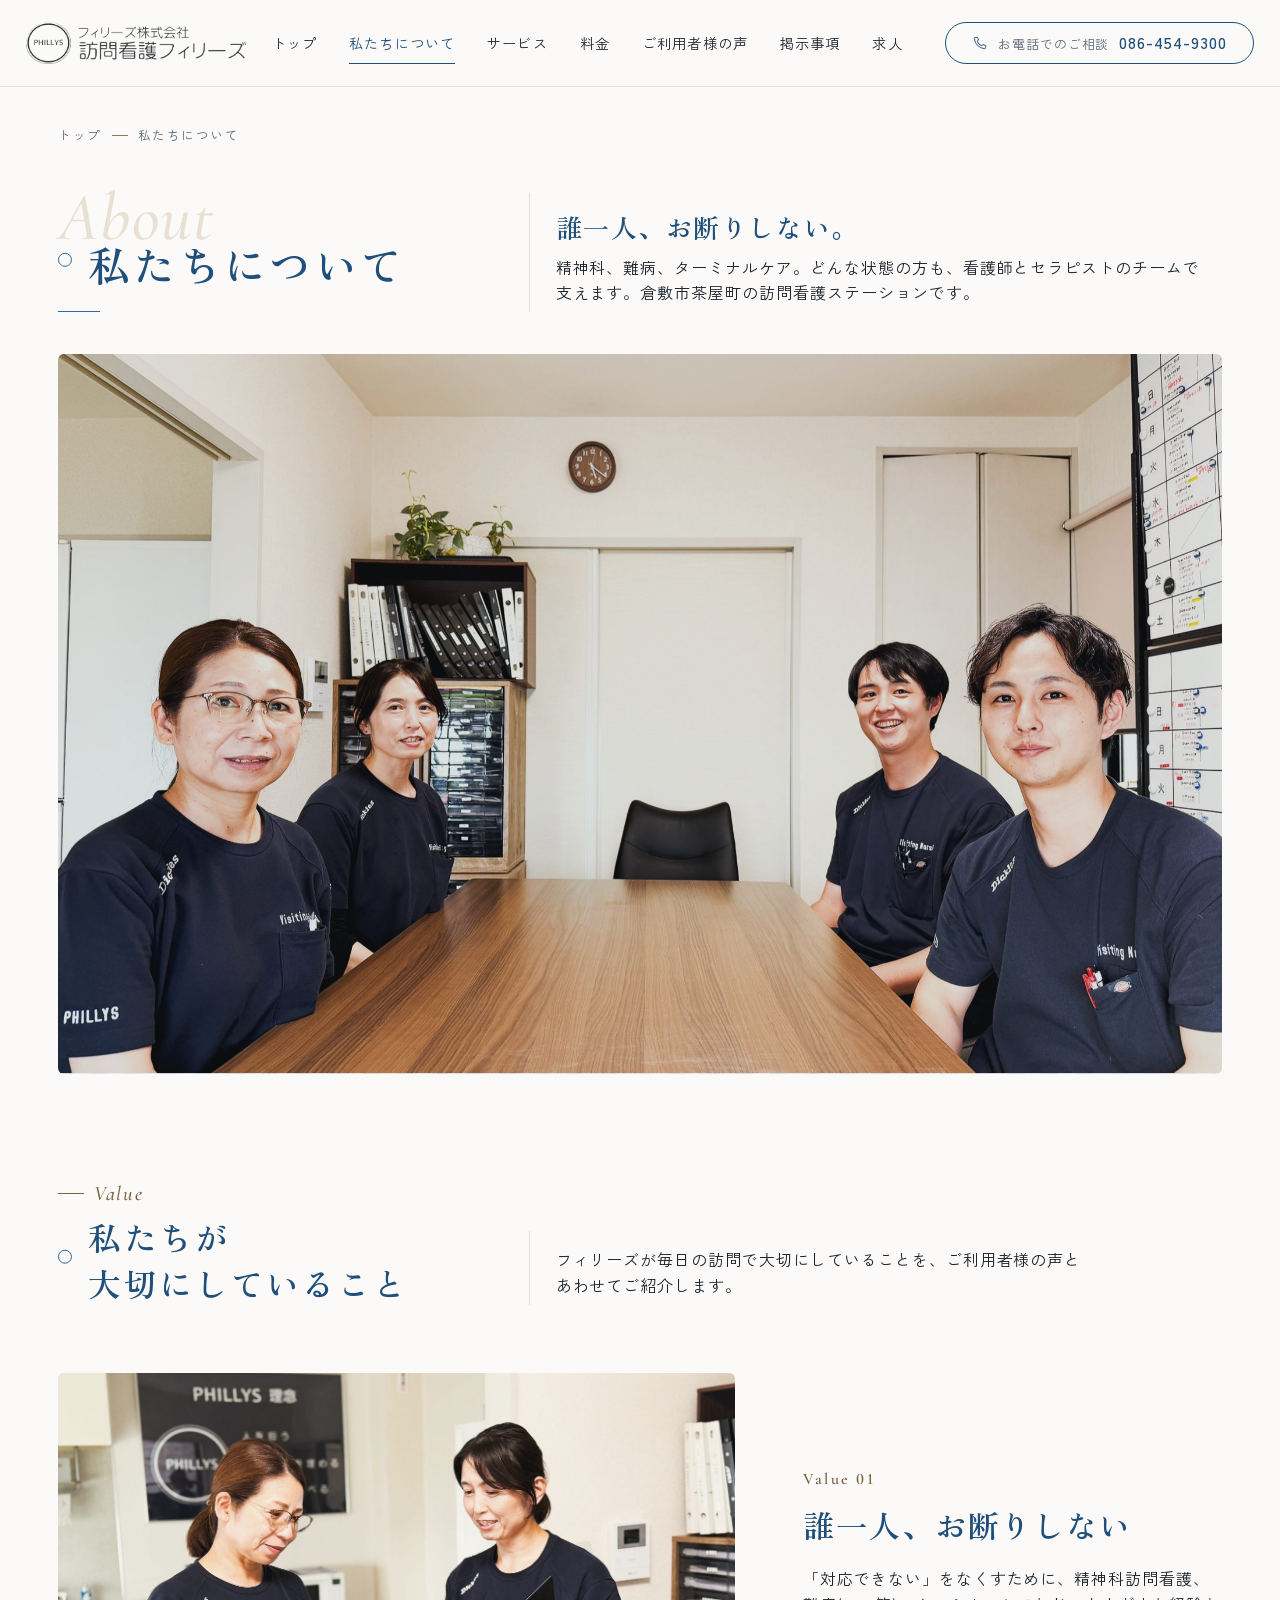
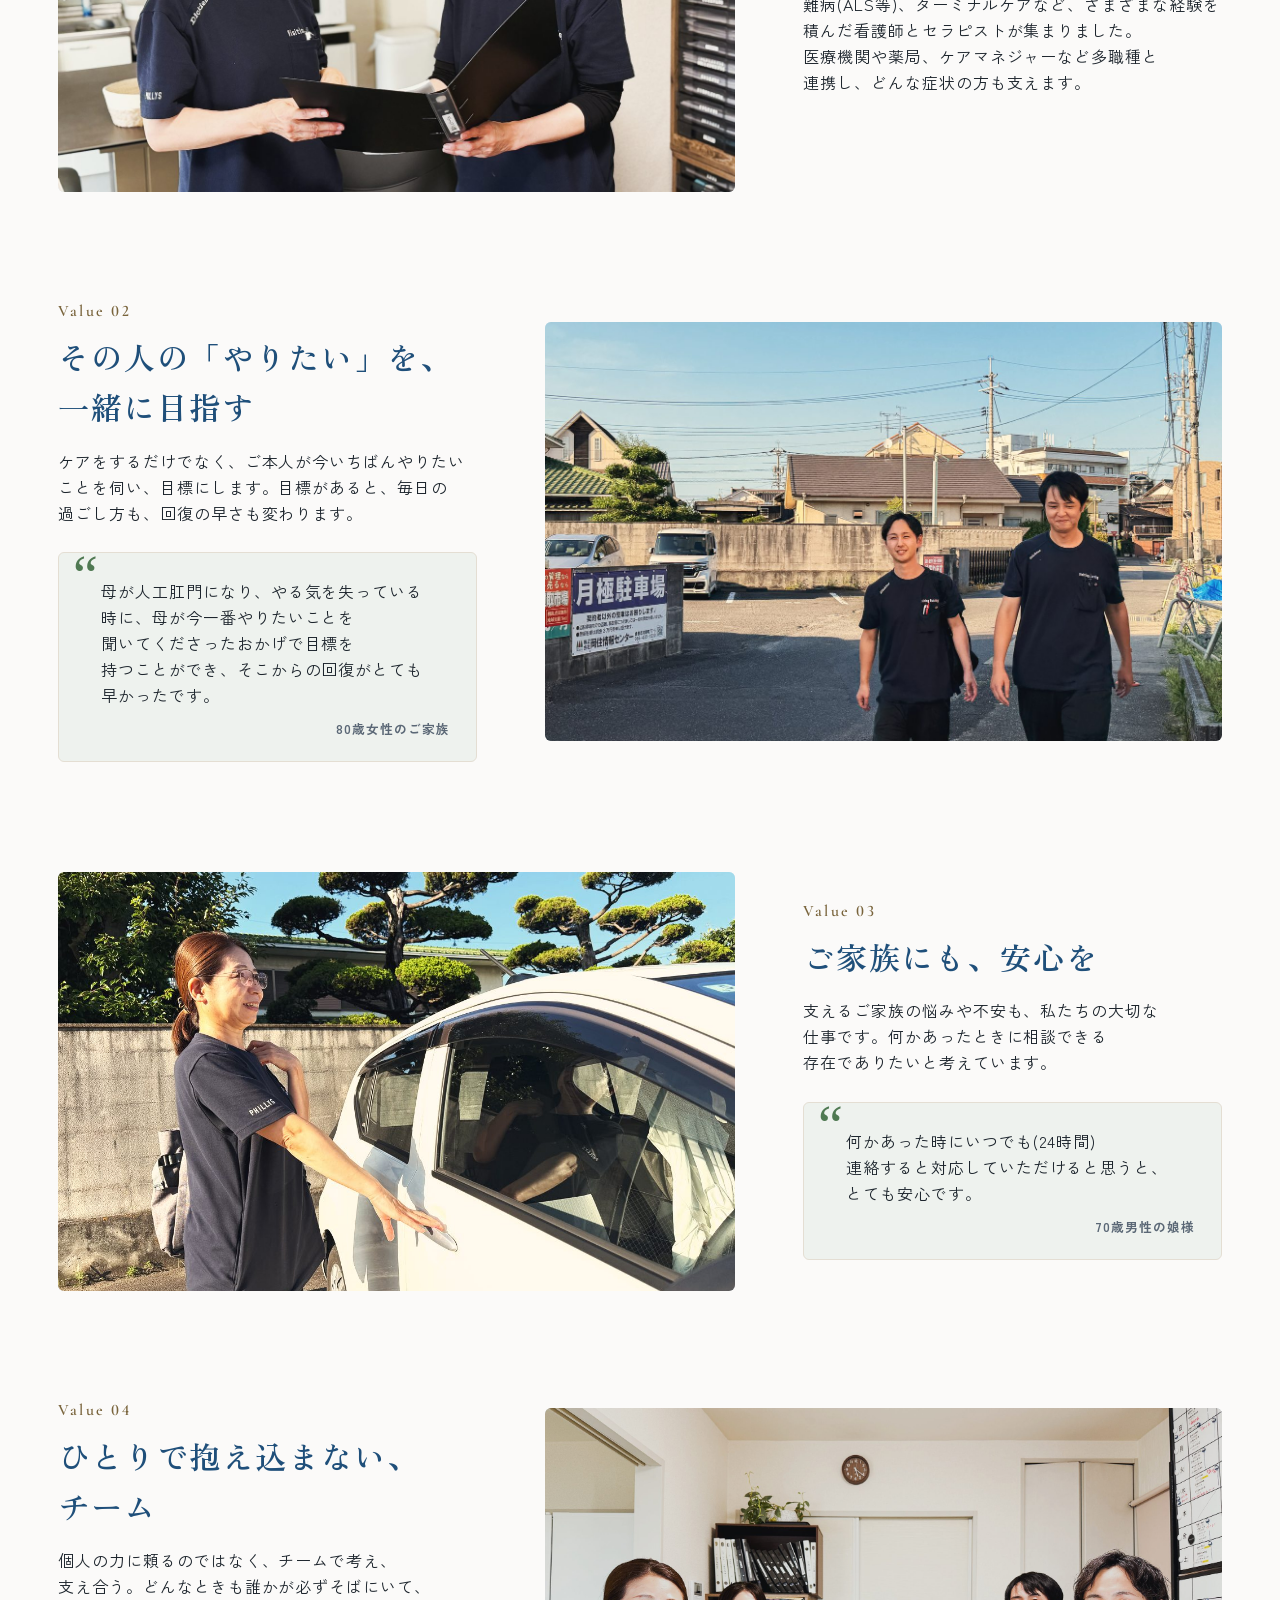
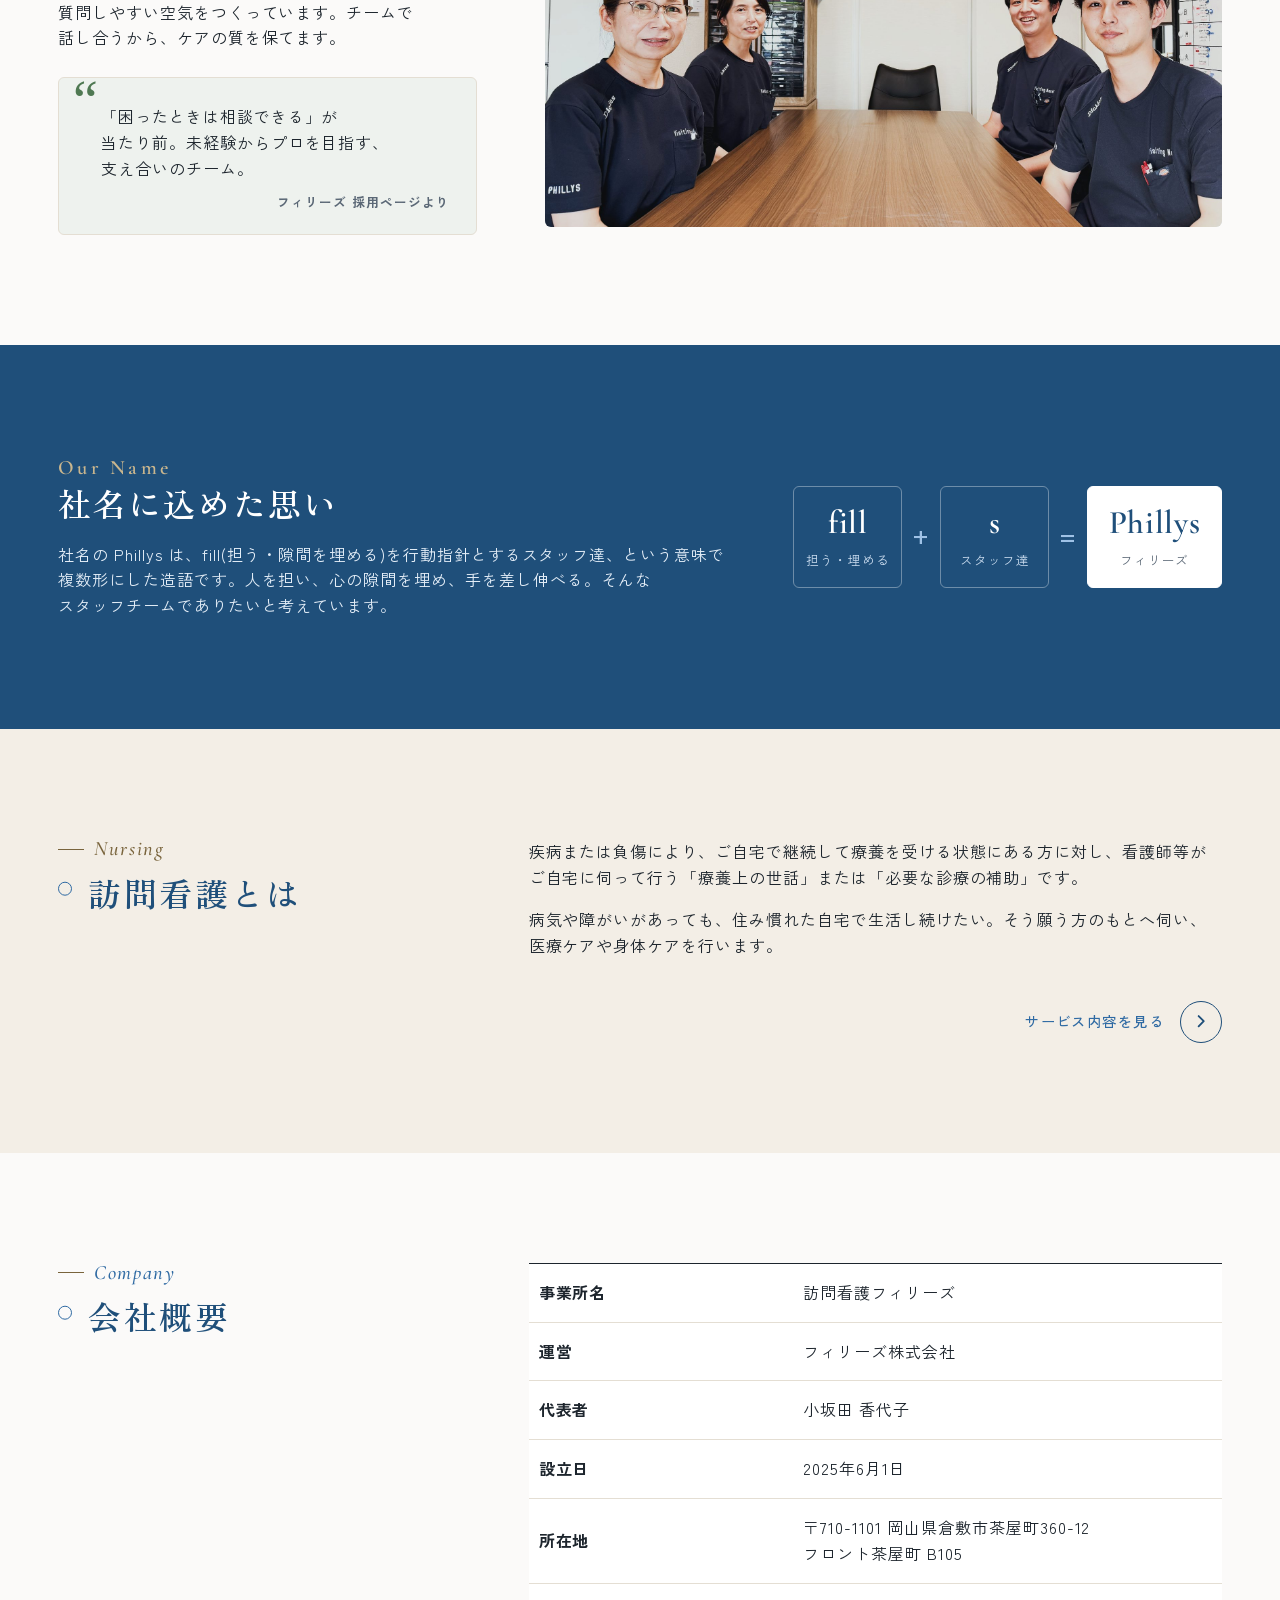
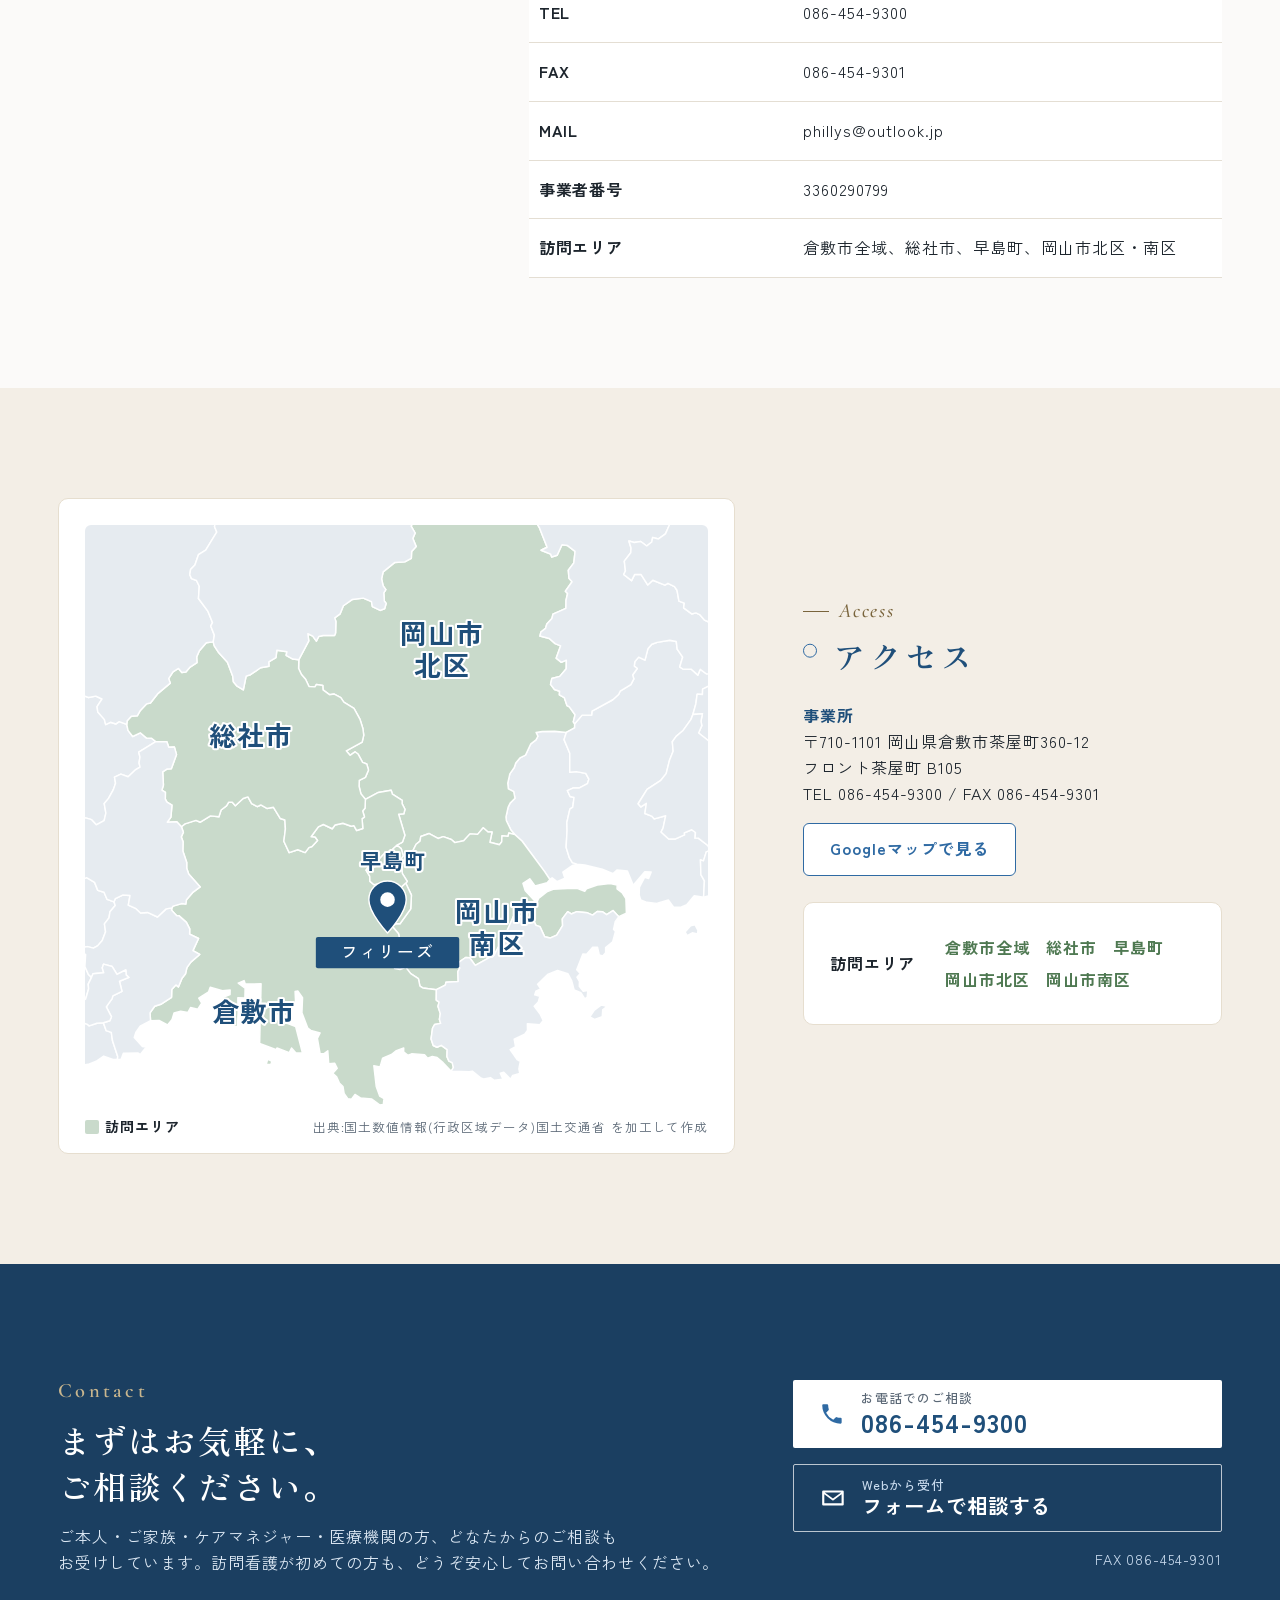
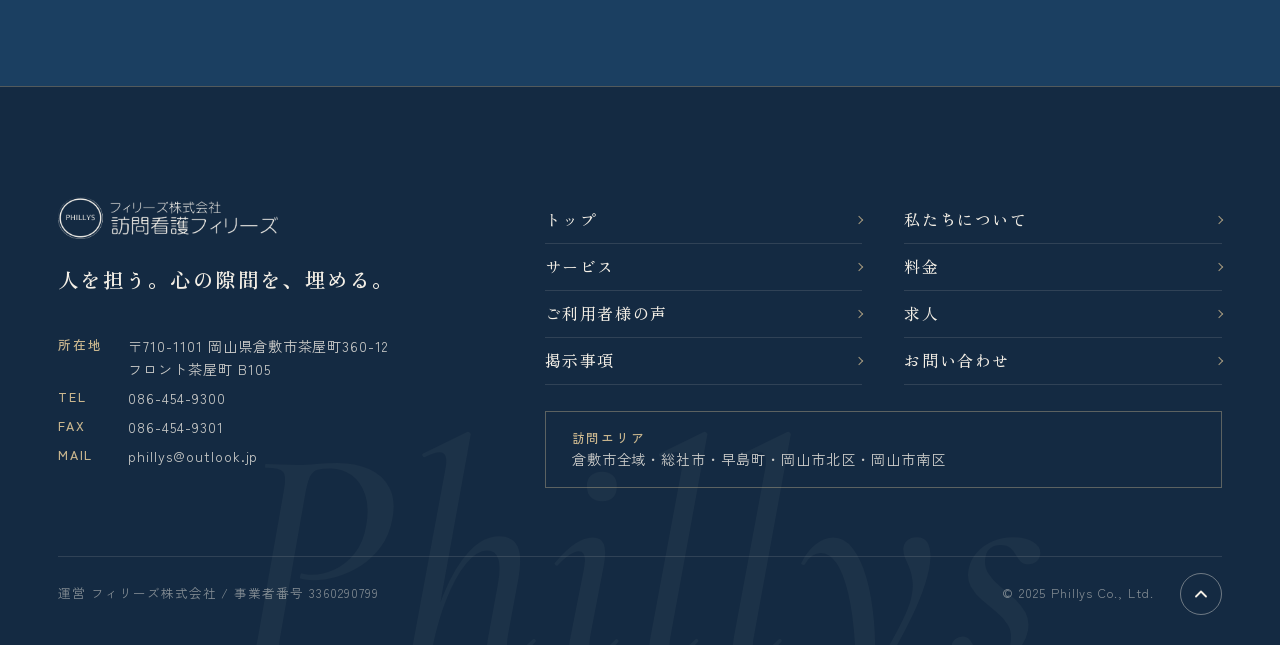
==== commit daeadc5c: "aboutの大事にしていること見出しが切れる不具合を修正（文節ごとに改行、欄の幅に合わせて文字サイズを調整） Co-Authored-By: Claude Opus 5.5 <noreply@anth" ====
--- a/about.html
+++ b/about.html
@@ -2,7 +2,7 @@
 <html lang="ja"><head><meta charset="utf-8"><meta name="viewport" content="width=device-width,initial-scale=1">
 <title>私たちについて | 訪問看護フィリーズ</title><meta name="description" content="訪問看護フィリーズの理念と特徴、会社概要。人を担い、心の隙間を埋めるスタッフチームとして、倉敷市の在宅療養を支えます。">
 <meta property="og:title" content="私たちについて | 訪問看護フィリーズ"><meta property="og:description" content="訪問看護フィリーズ(運営:フィリーズ株式会社)の会社概要とアクセス。倉敷市茶屋町。"><meta property="og:type" content="website">
-<link rel="icon" href="img/logo-mark.png"><link rel="preconnect" href="https://fonts.googleapis.com"><link rel="preconnect" href="https://fonts.gstatic.com" crossorigin><link rel="stylesheet" href="https://fonts.googleapis.com/css2?family=Zen+Kaku+Gothic+New:wght@400;500;700&family=Zen+Old+Mincho:wght@500;600;700&family=Cormorant+Garamond:ital,wght@0,500;0,600;1,500&display=swap"><link rel="stylesheet" href="style.css?v=20261123b"><script>document.documentElement.classList.add("js-fill")</script><script>(function(){var d=document.documentElement,p=location.pathname.split("/").pop()||"index.html",top=p==="index.html",seen=false;try{seen=sessionStorage.getItem("ph-ld")==="1";sessionStorage.setItem("ph-ld","1")}catch(e){}var rm=window.matchMedia&&matchMedia("(prefers-reduced-motion: reduce)").matches;var rl=false;try{var n=performance.getEntriesByType("navigation")[0];rl=n?n.type==="reload":(performance.navigation&&performance.navigation.type===1)}catch(e){}if(!rm&&(top||!seen||rl))d.classList.add("ld-on");})();</script></head><body><div class="ld" aria-hidden="true"><div class="ld-in"><div class="ld-mark"><svg class="ld-ring" viewBox="0 0 120 120"><circle cx="60" cy="60" r="57"/></svg><img src="img/logo-mark.png" alt="" width="84" height="84"></div><p class="ld-name">Phillys</p><p class="ld-sub">訪問看護フィリーズ</p></div></div>
+<link rel="icon" href="img/logo-mark.png"><link rel="preconnect" href="https://fonts.googleapis.com"><link rel="preconnect" href="https://fonts.gstatic.com" crossorigin><link rel="stylesheet" href="https://fonts.googleapis.com/css2?family=Zen+Kaku+Gothic+New:wght@400;500;700&family=Zen+Old+Mincho:wght@500;600;700&family=Cormorant+Garamond:ital,wght@0,500;0,600;1,500&display=swap"><link rel="stylesheet" href="style.css?v=20261123m"><script>document.documentElement.classList.add("js-fill")</script><script>(function(){var d=document.documentElement,p=location.pathname.split("/").pop()||"index.html",top=p==="index.html",seen=false;try{seen=sessionStorage.getItem("ph-ld")==="1";sessionStorage.setItem("ph-ld","1")}catch(e){}var rm=window.matchMedia&&matchMedia("(prefers-reduced-motion: reduce)").matches;var rl=false;try{var n=performance.getEntriesByType("navigation")[0];rl=n?n.type==="reload":(performance.navigation&&performance.navigation.type===1)}catch(e){}if(!rm&&(top||!seen||rl))d.classList.add("ld-on");})();</script></head><body><div class="ld" aria-hidden="true"><div class="ld-in"><div class="ld-mark"><svg class="ld-ring" viewBox="0 0 120 120"><circle cx="60" cy="60" r="57"/></svg><img src="img/logo-mark.png" alt="" width="84" height="84"></div><p class="ld-name">Phillys</p><p class="ld-sub">訪問看護フィリーズ</p></div></div>
 <header class="hd hd2"><div class="hd-in">
 <input type="checkbox" id="mn" class="mn-t">
 <a class="brand" href="index.html"><img src="img/logo.png" alt="フィリーズ株式会社 訪問看護フィリーズ" width="250" height="48"></a>
@@ -24,16 +24,16 @@
 <p class="sv3-intro">フィリーズが毎日の訪問で大切にしていることを、ご利用者様の声とあわせてご紹介します。</p></div>
 <div class="vl-list"><article class="vl">
 <div class="photo vl-ph"><span><small>img/philosophy.jpg</small></span><img src="img/philosophy.jpg?v=2" alt="理念のパネルの前の看護師" loading="lazy" onerror="this.remove()"></div>
-<div class="vl-txt"><p class="vl-no">Value 01</p><h3>誰一人、お断りしない</h3><p>「対応できない」をなくすために、精神科訪問看護、難病(ALS等)、ターミナルケアなど、さまざまな経験を積んだ看護師とセラピストが集まりました。医療機関や薬局、ケアマネジャーなど多職種と連携し、どんな症状の方も支えます。</p></div>
+<div class="vl-txt"><p class="vl-no">Value 01</p><h3><span class="nw">誰一人、</span><span class="nw">お断りしない</span></h3><p>「対応できない」をなくすために、精神科訪問看護、難病(ALS等)、ターミナルケアなど、さまざまな経験を積んだ看護師とセラピストが集まりました。医療機関や薬局、ケアマネジャーなど多職種と連携し、どんな症状の方も支えます。</p></div>
 </article><article class="vl rev">
 <div class="photo vl-ph"><span><small>img/rehab.jpg</small></span><img src="img/rehab.jpg?v=2" alt="外を歩くスタッフ" loading="lazy" onerror="this.remove()"></div>
-<div class="vl-txt"><p class="vl-no">Value 02</p><h3>その人の<span class="nw">「やりたい」を、</span><span class="nw">一緒に目指す</span></h3><p>ケアをするだけでなく、ご本人が今いちばんやりたいことを伺い、目標にします。目標があると、毎日の過ごし方も、回復の早さも変わります。</p><blockquote class="vl-q"><p>母が人工肛門になり、やる気を失っている時に、母が今一番やりたいことを聞いてくださったおかげで目標を持つことができ、そこからの回復がとても早かったです。</p><cite>80歳女性のご家族</cite></blockquote></div>
+<div class="vl-txt"><p class="vl-no">Value 02</p><h3><span class="nw">その人の「やりたい」を、</span><span class="nw">一緒に目指す</span></h3><p>ケアをするだけでなく、ご本人が今いちばんやりたいことを伺い、目標にします。目標があると、毎日の過ごし方も、回復の早さも変わります。</p><blockquote class="vl-q"><p>母が人工肛門になり、やる気を失っている時に、母が今一番やりたいことを聞いてくださったおかげで目標を持つことができ、そこからの回復がとても早かったです。</p><cite>80歳女性のご家族</cite></blockquote></div>
 </article><article class="vl">
 <div class="photo vl-ph"><span><small>img/act3.jpg</small></span><img src="img/act3.jpg?v=2" alt="訪問に出発する看護師" loading="lazy" onerror="this.remove()"></div>
-<div class="vl-txt"><p class="vl-no">Value 03</p><h3>ご家族にも、安心を</h3><p>支えるご家族の悩みや不安も、私たちの大切な仕事です。何かあったときに相談できる存在でありたいと考えています。</p><blockquote class="vl-q"><p>何かあった時にいつでも(24時間)連絡すると対応していただけると思うと、とても安心です。</p><cite>70歳男性の娘様</cite></blockquote></div>
+<div class="vl-txt"><p class="vl-no">Value 03</p><h3><span class="nw">ご家族にも、</span><span class="nw">安心を</span></h3><p>支えるご家族の悩みや不安も、私たちの大切な仕事です。何かあったときに相談できる存在でありたいと考えています。</p><blockquote class="vl-q"><p>何かあった時にいつでも(24時間)連絡すると対応していただけると思うと、とても安心です。</p><cite>70歳男性の娘様</cite></blockquote></div>
 </article><article class="vl rev">
 <div class="photo vl-ph"><span><small>img/about-team.jpg</small></span><img src="img/about-team.jpg?v=2" alt="フィリーズのスタッフ" loading="lazy" onerror="this.remove()"></div>
-<div class="vl-txt"><p class="vl-no">Value 04</p><h3>ひとりで抱え込まない、チーム</h3><p>個人の力に頼るのではなく、チームで考え、支え合う。どんなときも誰かが必ずそばにいて、質問しやすい空気をつくっています。チームで話し合うから、ケアの質を保てます。</p><blockquote class="vl-q"><p>「困ったときは相談できる」が当たり前。未経験からプロを目指す、支え合いのチーム。</p><cite>フィリーズ 採用ページより</cite></blockquote></div>
+<div class="vl-txt"><p class="vl-no">Value 04</p><h3><span class="nw">ひとりで抱え込まない、</span><span class="nw">チーム</span></h3><p>個人の力に頼るのではなく、チームで考え、支え合う。どんなときも誰かが必ずそばにいて、質問しやすい空気をつくっています。チームで話し合うから、ケアの質を保てます。</p><blockquote class="vl-q"><p>「困ったときは相談できる」が当たり前。未経験からプロを目指す、支え合いのチーム。</p><cite>フィリーズ 採用ページより</cite></blockquote></div>
 </article></div>
 </div></section>
 <section class="og"><div class="wrap og-in">
--- a/style.css
+++ b/style.css
@@ -2652,7 +2652,9 @@
 @keyframes ld-safety{to{opacity:0;visibility:hidden}}
 @media(prefers-reduced-motion:reduce){.ld{display:none!important}}
 /* ===== mobile: never wider than the screen ===== */
-html,body{max-width:100%;overflow-x:clip}
+/* clip stray overflow on content blocks only — overflow on html/body breaks position:fixed in iOS Safari */
+html,body{max-width:none;overflow-x:visible}
+main,footer,.cta2{overflow-x:clip}
 @media(max-width:1000px){
  main *,footer *,.cta2 *,.hd *{min-width:0}
  .pg-h{white-space:normal!important;font-size:min(var(--t6),8.6vw)!important}
@@ -2672,3 +2674,60 @@
 }
 /* aspect-ratio + min-height was forcing a 388px-wide photo on narrow phones */
 @media(max-width:1000px){.pg-hero-ph,.rc-hero-ph,.fv4-photo,.mf-ph,.kv-ph,.photo{min-height:0!important;width:100%;max-width:100%!important}}
+/* ===== mobile manifesto: centred vertical title, balanced text ===== */
+@media(max-width:1000px){
+ .mf-panel{flex-direction:column!important;align-items:center!important;justify-content:flex-start!important;gap:var(--s5)!important;padding:var(--s6) var(--s4) var(--s6)!important}
+ .mf-h{align-self:center;font-size:min(var(--t6),9vw)!important;letter-spacing:.2em}
+ .mf-h span+span{margin-top:var(--s6)!important}
+ .mf-body{width:100%;max-width:26em!important;margin:0 auto;padding-top:var(--s5)!important;border-top:1px solid rgba(255,255,255,.18)}
+ .mf-body p{text-wrap:balance;word-break:auto-phrase}
+ .mf-sign{text-align:left}
+}
+@media(max-width:1000px){.mf-lead span{display:block}}
+/* ===== headline reveal: hidden state is set instantly; only the reveal is animated
+   (before, the hide itself was animated behind the loader, so line 2 flashed, vanished and came back) ===== */
+.mo .ink,.mo .mf-h>span{transition:none!important}
+.mo.mo-ready .kv-h .ink{transition:-webkit-mask-position 3.618s cubic-bezier(.37,0,.18,1),mask-position 3.618s cubic-bezier(.37,0,.18,1),letter-spacing 4.618s cubic-bezier(.16,1,.3,1)!important}
+.mo.mo-ready .kv-h .ink:nth-child(1){transition-delay:.236s,.236s,.236s!important}
+.mo.mo-ready .kv-h .ink:nth-child(2){transition-delay:1.382s,1.382s,1.382s!important}
+.mo .mf.in .mf-h>span{transition:-webkit-mask-position 3.618s cubic-bezier(.37,0,.18,1),mask-position 3.618s cubic-bezier(.37,0,.18,1)!important}
+.mo .mf.in .mf-h>span:nth-child(1){transition-delay:.854s!important}
+.mo .mf.in .mf-h>span:nth-child(2){transition-delay:2.09s!important}
+/* ===== bottom bar v5: opaque warm white + navy form block, balanced 61.8 : 38.2 ===== */
+@media(max-width:1000px){
+ .mbar3{grid-template-columns:minmax(0,1.618fr) minmax(0,1fr)!important;align-items:stretch!important;height:auto!important;padding:0!important;overflow:visible!important;
+  background:#FBFAF9!important;-webkit-backdrop-filter:none!important;backdrop-filter:none!important;border-top:1px solid var(--sand-d)!important;box-shadow:0 -6px 26px rgba(29,37,45,.06)}
+ .mbar3 a,.mbar3 a.m3-form{box-sizing:border-box;align-self:stretch!important;height:calc(var(--c1) + env(safe-area-inset-bottom,0px))!important;margin:0!important;
+  padding:0 var(--s3) env(safe-area-inset-bottom,0px)!important;justify-content:center;line-height:1!important}
+ .m3-tel{gap:var(--s2)!important;padding-left:calc(var(--s3) + env(safe-area-inset-left,0px))!important}
+ .m3-tel span{font-size:var(--t3)!important;font-weight:500;letter-spacing:.1em!important;color:var(--gd)}
+ .m3-tel svg{width:var(--t2)!important;height:var(--t2)!important;color:var(--gold)}
+ .mbar3 a.m3-form{border-left:0!important;background:var(--gd);color:#fff!important;font-size:var(--t2)!important;letter-spacing:.08em!important;gap:var(--s1)!important;
+  padding-right:calc(var(--s3) + env(safe-area-inset-right,0px))!important}
+ .mbar3 a.m3-form:active{background:#183F62}
+ .m3-form svg{width:var(--t2)!important;height:var(--t2)!important}
+}
+@media(max-width:360px){.mbar3 a.m3-form{font-size:var(--t1)!important;letter-spacing:.06em!important;padding-left:var(--s2)!important;padding-right:var(--s2)!important}.m3-tel span{letter-spacing:.06em!important}}
+@media(max-width:1000px){.mbar3 a.m3-form svg{flex:none;width:var(--t2)!important;height:var(--t2)!important}.mbar3 a.m3-form span{white-space:nowrap}}
+/* ===== mobile manifesto v2: two columns — vertical title right, text left ===== */
+@media(max-width:1000px){
+ .mf-panel{flex-direction:row-reverse!important;align-items:flex-start!important;justify-content:space-between!important;gap:var(--s4)!important;padding:var(--s6) var(--s4)!important}
+ .mf-h{align-self:flex-start;flex:none;font-size:min(var(--t5),7.4vw)!important;letter-spacing:.16em;padding-left:var(--s4);border-left:1px solid rgba(255,255,255,.18)}
+ .mf-h span+span{margin-top:var(--s5)!important}
+ .mf-body{flex:1 1 auto;min-width:0;width:auto;max-width:none!important;margin:0;padding-top:var(--s1)!important;border-top:0}
+ .mf-body p{font-size:min(var(--t2),4vw)!important;text-wrap:pretty}
+ .mf-body p.mf-lead{font-size:min(var(--t3),4.3vw)!important;letter-spacing:.02em!important}
+ .mf-sign{font-size:min(var(--t3),4.3vw)!important}
+ .mf-sign span{font-size:min(var(--t1),3.4vw)!important}
+}
+@media(max-width:1000px){.mf-panel{gap:var(--s3)!important}.mf-h{padding-left:var(--s3)}}@media(max-width:360px){.mf-panel{padding-left:var(--s3)!important;padding-right:var(--s3)!important}.mf-h{letter-spacing:.12em}}
+/* bottom bar: pin to the viewport bottom explicitly (iOS Safari) */
+@media(max-width:1000px){.mbar3{top:auto!important;bottom:0!important;left:0!important;right:0!important;-webkit-transform:translateZ(0);transform:translateZ(0)}}
+@media(max-width:1000px){.mbar3 a.m3-form{background:var(--g)}.mbar3 a.m3-form:active{background:var(--gd)}}
+@media(max-width:1000px){.m3-tel span{color:var(--g)!important}}
+/* about values: headings always fit the phone width (12 chars + spacing), broken only at phrase ends */
+@media(max-width:1000px){.vl-txt h3{font-size:min(var(--t5),calc((100vw - 52px)/13.4))!important}}
+/* size the value headings from their own column width so the longest phrase (12 chars) always fits */
+.vl-txt{container-type:inline-size}
+.vl-txt h3{font-size:min(var(--t6),calc(100cqw / 13.4))!important}
+@media(max-width:1000px){.vl-txt h3{font-size:min(var(--t5),calc(100cqw / 13.4))!important}}
